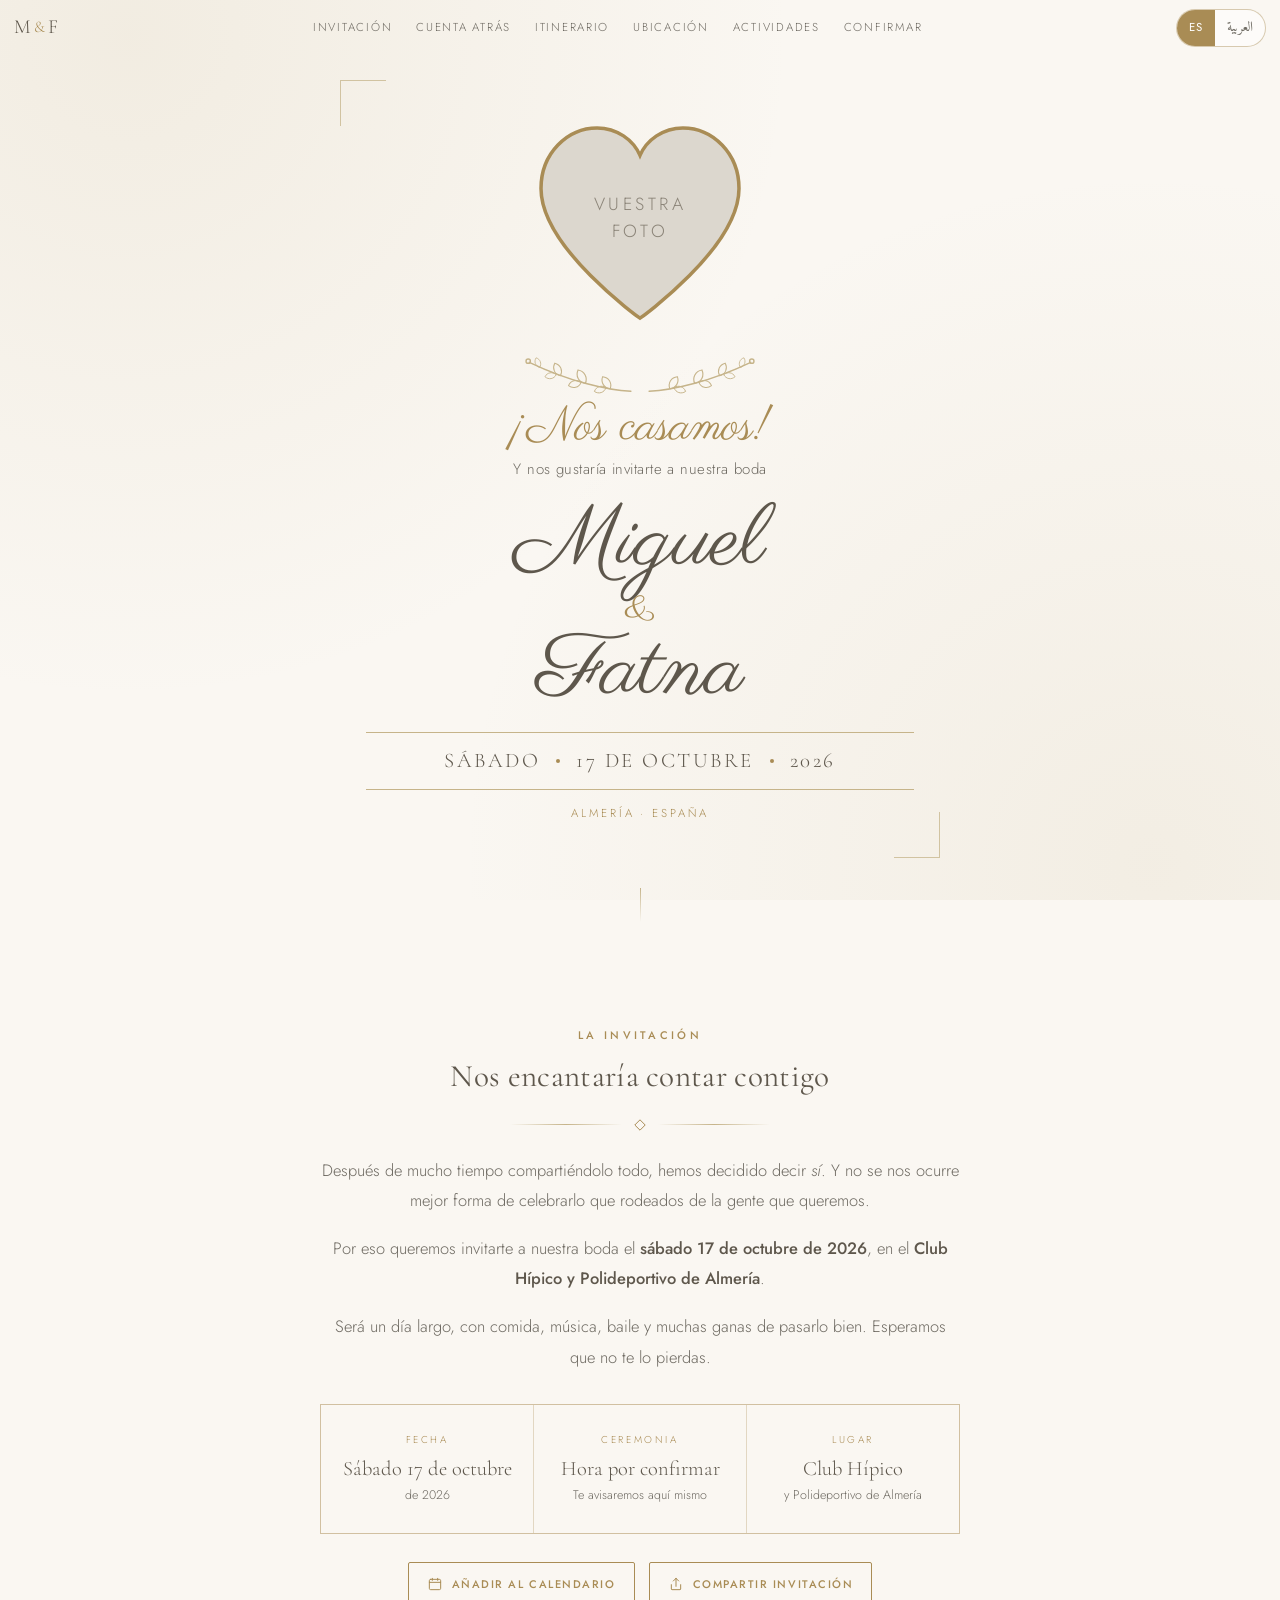
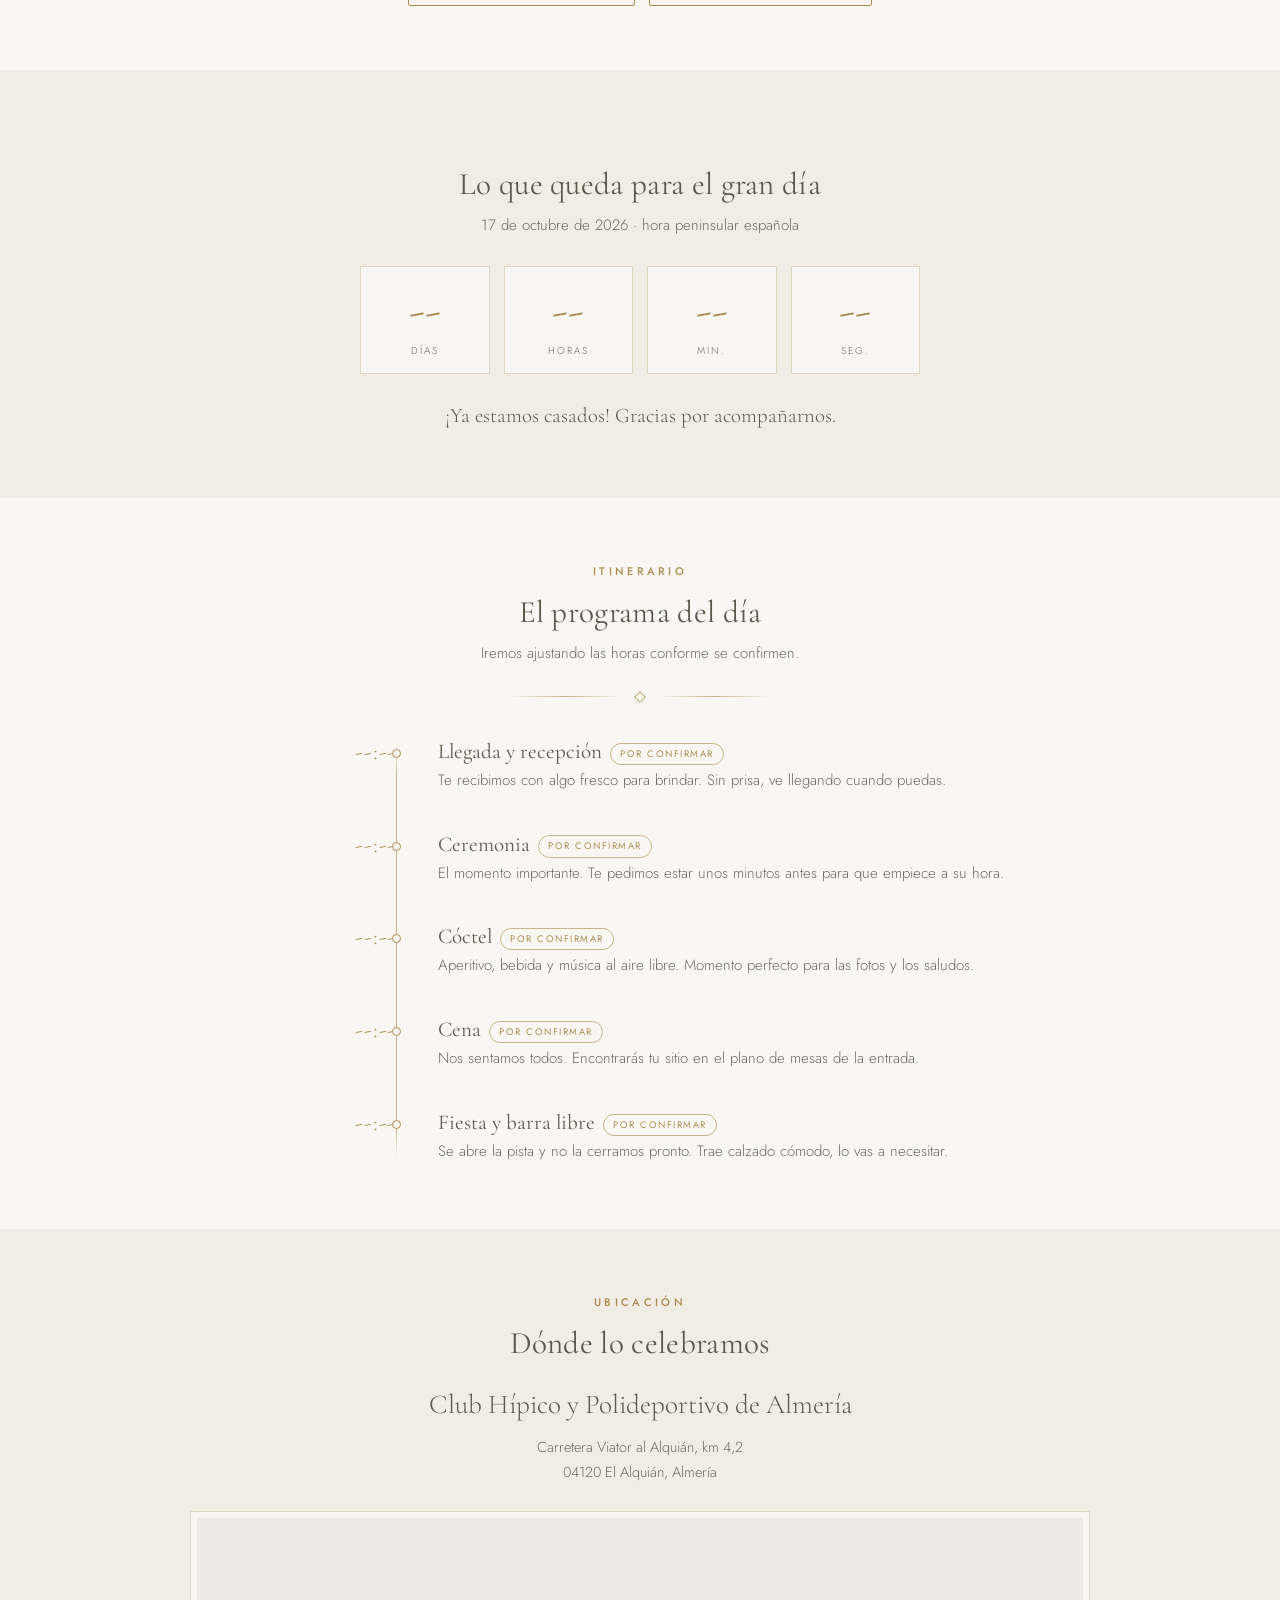
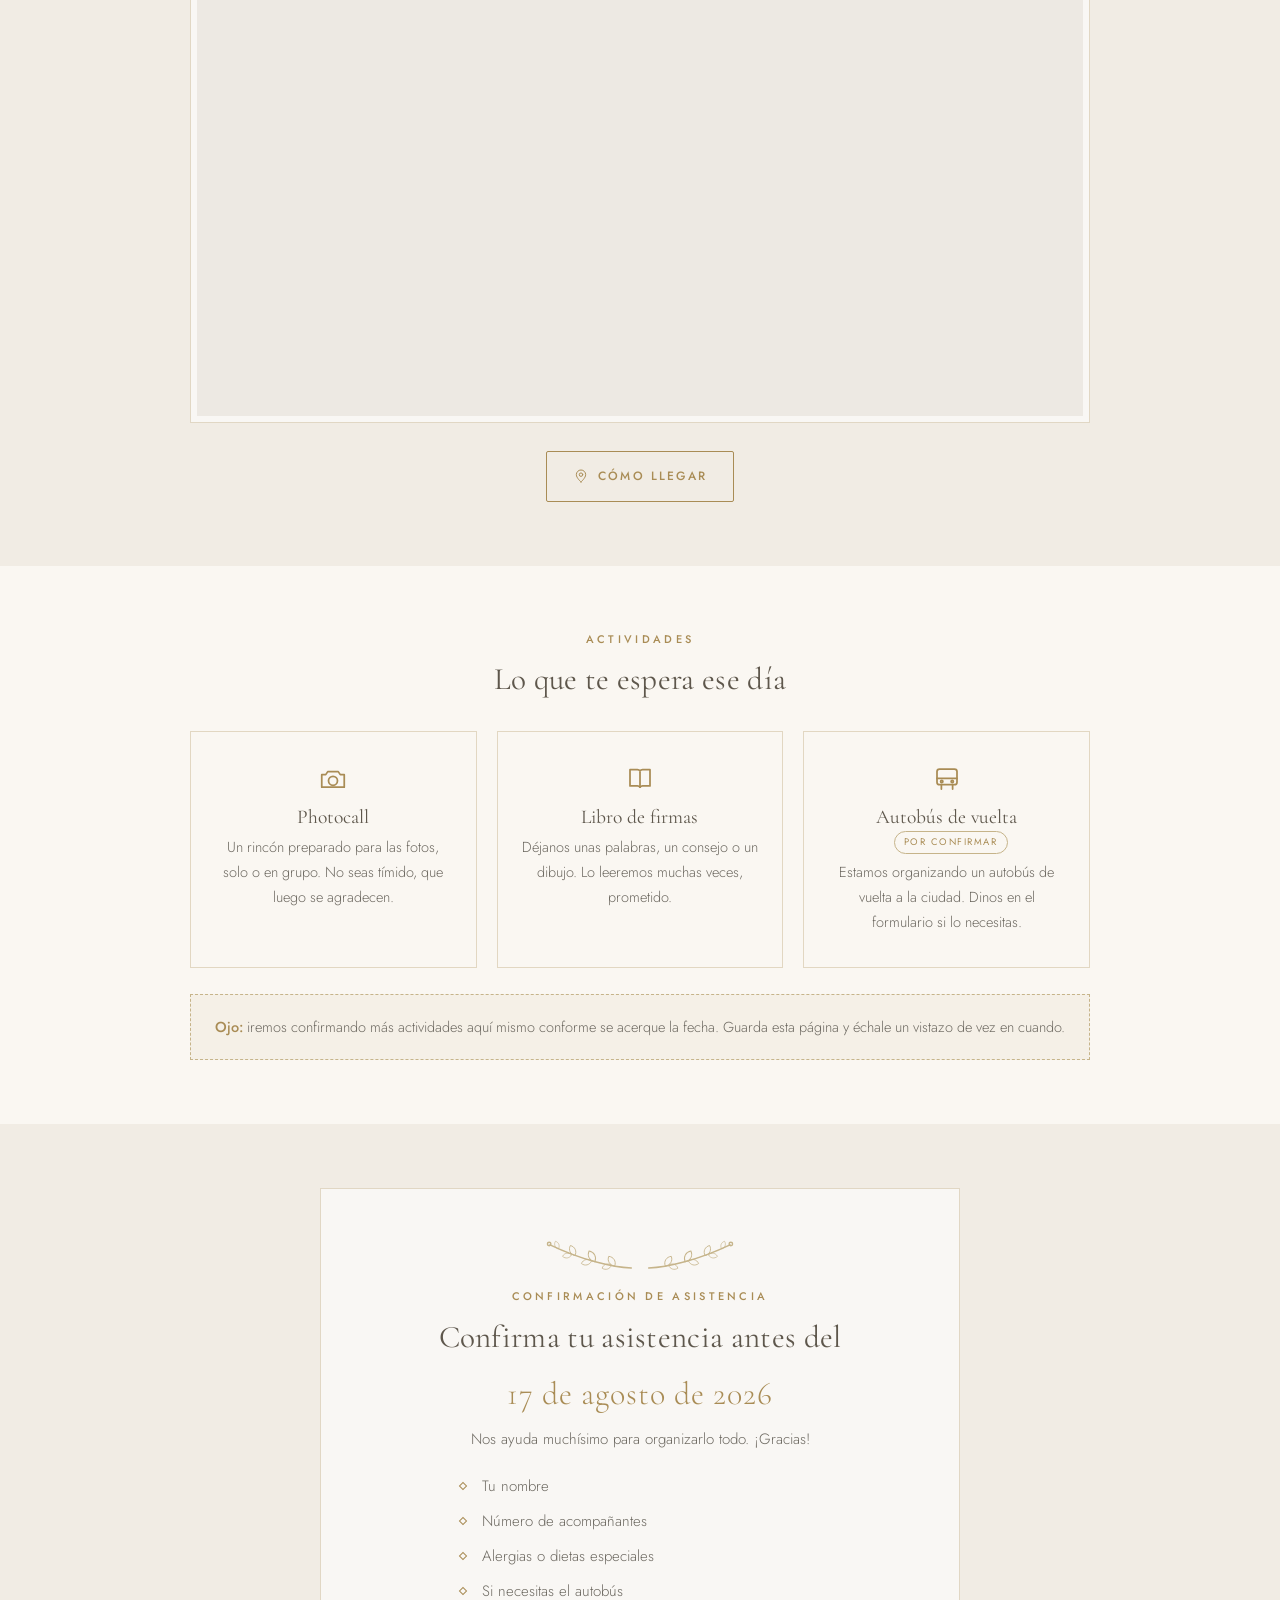
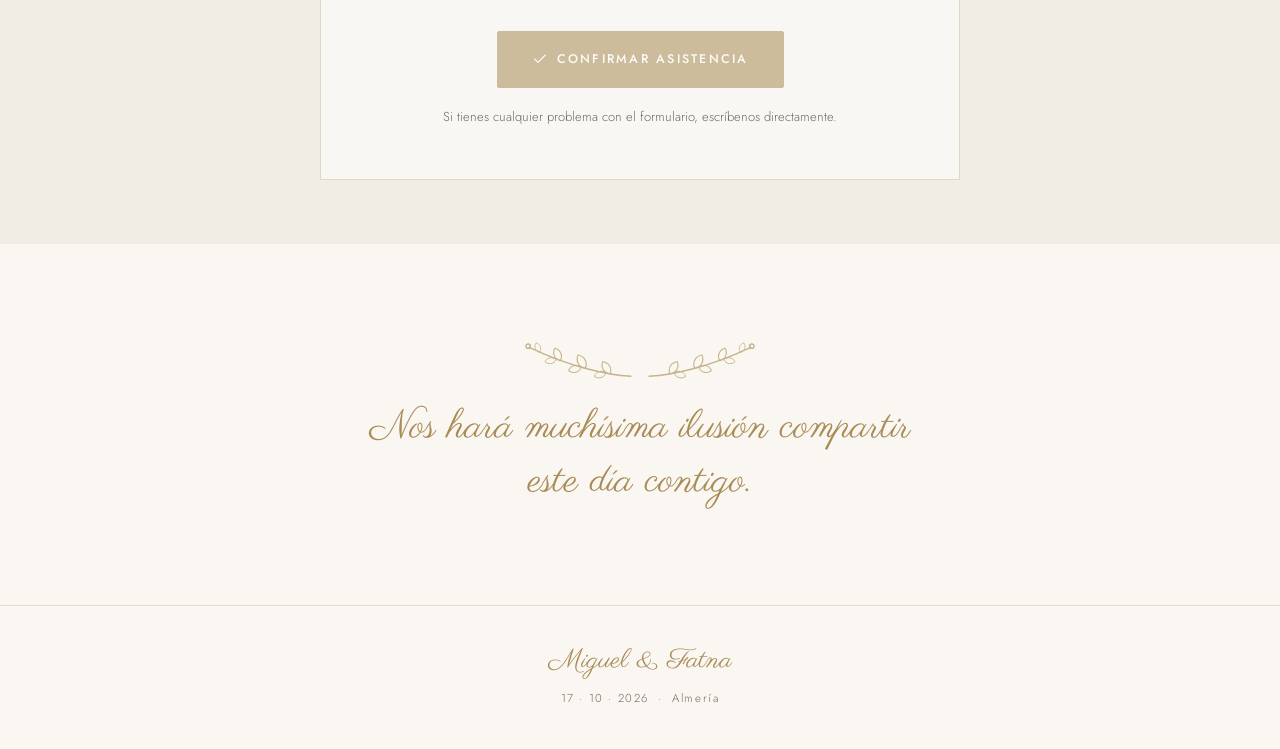
==== index.html @ fee29e26 "Add files via upload" ====
<!DOCTYPE html>
<html lang="es" dir="ltr">
<head>
<meta charset="UTF-8">
<meta name="viewport" content="width=device-width, initial-scale=1, viewport-fit=cover">
<title>Miguel &amp; Fatna · 17 de octubre de 2026</title>
<meta name="description" content="Invitación e itinerario de la boda de Miguel y Fatna. Sábado 17 de octubre de 2026, Almería.">

<meta name="theme-color" content="#FAF7F2">
<meta name="color-scheme" content="light">
<meta name="format-detection" content="telephone=no">
<meta name="apple-mobile-web-app-capable" content="yes">
<meta name="apple-mobile-web-app-status-bar-style" content="default">
<meta name="apple-mobile-web-app-title" content="Miguel & Fatna">

<meta property="og:type" content="website">
<meta property="og:title" content="Miguel & Fatna · Nos casamos">
<meta property="og:description" content="17 de octubre de 2026 · Almería. Toda la información de la boda aquí.">
<meta property="og:locale" content="es_ES">

<link rel="preconnect" href="https://fonts.googleapis.com">
<link rel="preconnect" href="https://fonts.gstatic.com" crossorigin>
<link rel="stylesheet" href="https://fonts.googleapis.com/css2?family=Amiri:wght@400;700&family=Cormorant+Garamond:wght@300;400;500;600&family=Jost:wght@300;400;500&family=Parisienne&display=swap">

<link rel="stylesheet" href="styles.css">
<script src="script.js" defer></script>
</head>

<body>

<a class="saltar" href="#contenido">Saltar al contenido</a>

<!-- ================================================================
     DIBUJOS REUTILIZABLES (ramitas botánicas y silueta del corazón)
     ================================================================ -->
<svg class="defs" width="0" height="0" aria-hidden="true" focusable="false">
  <defs>
    <g id="hoja"><path d="M0 0 C5 -6.5 14 -6.5 19 0 C14 6.5 5 6.5 0 0 Z"/></g>
    <g id="ramita">
      <path d="M2 35 C24 34 60 26 100 7" fill="none" stroke="currentColor" stroke-width="1.4" stroke-linecap="round" vector-effect="non-scaling-stroke"/>
      <use href="#hoja" transform="translate(22,32.5) rotate(-58) scale(.72)"/>
      <use href="#hoja" transform="translate(26,31.5) rotate(18) scale(.62)"/>
      <use href="#hoja" transform="translate(46,27.5) rotate(-62) scale(.78)"/>
      <use href="#hoja" transform="translate(50,26.5) rotate(14) scale(.66)"/>
      <use href="#hoja" transform="translate(70,20) rotate(-66) scale(.7)"/>
      <use href="#hoja" transform="translate(74,19) rotate(10) scale(.58)"/>
      <use href="#hoja" transform="translate(90,12) rotate(-70) scale(.52)"/>
      <circle cx="101" cy="6" r="2.1" fill="none" stroke="currentColor" stroke-width="1.4" vector-effect="non-scaling-stroke"/>
    </g>
    <clipPath id="clipCorazon" clipPathUnits="userSpaceOnUse">
      <path d="M50,91 C50,91 5,59 5,32 C5,16 17,4.5 30.5,4.5 C39.5,4.5 47,10 50,17 C53,10 60.5,4.5 69.5,4.5 C83,4.5 95,16 95,32 C95,59 50,91 50,91 Z"/>
    </clipPath>
  </defs>
</svg>

<!-- ================================================================
     BARRA SUPERIOR
     ================================================================ -->
<header class="barra" id="barra">
  <a class="monograma" href="#inicio" aria-label="Inicio">M<span>&amp;</span>F</a>

  <nav class="barra-nav" aria-label="Secciones">
    <a href="#invitacion" data-ar="الدعوة">Invitación</a>
    <a href="#cuenta-atras" data-ar="العد التنازلي">Cuenta atrás</a>
    <a href="#itinerario" data-ar="البرنامج">Itinerario</a>
    <a href="#ubicacion" data-ar="المكان">Ubicación</a>
    <a href="#actividades" data-ar="الأنشطة">Actividades</a>
    <a href="#confirmar" data-ar="التأكيد">Confirmar</a>
  </nav>

  <div class="barra-acciones">
    <div class="idioma" role="group" aria-label="Idioma / اللغة">
      <button type="button" id="btn-es" aria-pressed="true">ES</button>
      <button type="button" id="btn-ar" aria-pressed="false" lang="ar">العربية</button>
    </div>

    <button type="button" class="hamburguesa" id="btn-menu" aria-expanded="false" aria-controls="menu" aria-label="Abrir menú">
      <span></span><span></span><span></span>
    </button>
  </div>
</header>

<!-- ================================================================
     MENÚ A PANTALLA COMPLETA (solo móvil)
     ================================================================ -->
<div class="menu" id="menu" hidden>
  <nav class="menu-nav" aria-label="Menú">
    <a href="#invitacion" data-ar="الدعوة">Invitación</a>
    <a href="#cuenta-atras" data-ar="العد التنازلي">Cuenta atrás</a>
    <a href="#itinerario" data-ar="البرنامج">Itinerario</a>
    <a href="#ubicacion" data-ar="المكان">Ubicación</a>
    <a href="#actividades" data-ar="الأنشطة">Actividades</a>
    <a href="#confirmar" data-ar="تأكيد الحضور">Confirmar asistencia</a>
  </nav>

  <svg class="ramita menu-adorno" viewBox="0 0 106 40" aria-hidden="true"><use href="#ramita"/></svg>
</div>

<main id="contenido">

<!-- ================================================================
     1 · PORTADA
     ================================================================ -->
<section class="portada" id="inicio">
  <div class="portada-marco animar">

    <!-- FOTO DE LA PAREJA ------------------------------------------------
         1) Guarda la foto en esta misma carpeta, por ejemplo  foto.jpg
         2) Escribe el nombre dentro de href="" en la etiqueta image
         3) Borra entero el bloque g con id="sin-foto"
         Usa una foto cuadrada para que no se deforme.
    ------------------------------------------------------------------- -->
    <svg class="corazon" viewBox="0 0 100 96" role="img" aria-label="Foto de Miguel y Fatna dentro de un corazón">
      <g clip-path="url(#clipCorazon)">
        <image href="" x="0" y="0" width="100" height="96" preserveAspectRatio="xMidYMid slice"/>
        <g id="sin-foto">
          <rect class="sin-foto-fondo" x="0" y="0" width="100" height="96"/>
          <text class="sin-foto-texto" x="50" y="42" text-anchor="middle">VUESTRA</text>
          <text class="sin-foto-texto" x="50" y="54" text-anchor="middle">FOTO</text>
        </g>
      </g>
      <path class="corazon-borde" d="M50,91 C50,91 5,59 5,32 C5,16 17,4.5 30.5,4.5 C39.5,4.5 47,10 50,17 C53,10 60.5,4.5 69.5,4.5 C83,4.5 95,16 95,32 C95,59 50,91 50,91 Z"/>
    </svg>

    <div class="ramitas" aria-hidden="true">
      <svg class="ramita espejo" viewBox="0 0 106 40"><use href="#ramita"/></svg>
      <svg class="ramita" viewBox="0 0 106 40"><use href="#ramita"/></svg>
    </div>

    <p class="portada-saludo" data-ar="سنتزوّج!">¡Nos casamos!</p>
    <p class="portada-sub" data-ar="ويسعدنا أن ندعوك إلى حفل زفافنا">Y nos gustaría invitarte a nuestra boda</p>

    <h1 class="portada-nombres">
      <span data-ar="ميغيل">Miguel</span>
      <span class="amp" aria-hidden="true" data-ar="و">&amp;</span>
      <span data-ar="فاطنة">Fatna</span>
    </h1>

    <p class="portada-fecha">
      <span data-ar="السبت">Sábado</span>
      <i aria-hidden="true"></i>
      <span data-ar="١٧ أكتوبر">17 de octubre</span>
      <i aria-hidden="true"></i>
      <span data-ar="٢٠٢٦">2026</span>
    </p>

    <p class="portada-ciudad" data-ar="ألميريا · إسبانيا">Almería · España</p>
  </div>

  <div class="bajar" aria-hidden="true"><span></span></div>
</section>

<!-- ================================================================
     2 · INVITACIÓN
     ================================================================ -->
<section id="invitacion">
  <div class="contenedor estrecho centro">
    <p class="antetitulo animar" data-ar="الدعوة">La invitación</p>
    <h2 class="titulo animar" data-ar="نتشرّف بدعوتك">Nos encantaría contar contigo</h2>

    <div class="filete animar" aria-hidden="true">
      <span></span>
      <svg viewBox="0 0 12 12"><path d="M6 .8 11.2 6 6 11.2.8 6Z" fill="none" stroke="currentColor" stroke-width="1"/></svg>
      <span></span>
    </div>

    <div class="texto animar retraso-1">
      <p data-ar="بعد سنوات من مشاركة كل شيء، قرّرنا أن نقول &quot;نعم&quot;. وما من طريقة أجمل للاحتفال بذلك من أن نكون محاطين بمن نحبّهم.">
        Después de mucho tiempo compartiéndolo todo, hemos decidido decir <em>sí</em>.
        Y no se nos ocurre mejor forma de celebrarlo que rodeados de la gente que queremos.
      </p>
      <p data-ar="لذلك نودّ دعوتك إلى حفل زفافنا يوم <strong>السبت ١٧ أكتوبر ٢٠٢٦</strong>، في <strong>النادي الفروسي والمركّب الرياضي بألميريا</strong>.">
        Por eso queremos invitarte a nuestra boda el
        <strong>sábado 17 de octubre de 2026</strong>, en el
        <strong>Club Hípico y Polideportivo de Almería</strong>.
      </p>
      <p data-ar="سيكون يومًا مليئًا بالطعام والموسيقى والرقص والضحك. نأمل ألّا تفوّته.">
        Será un día largo, con comida, música, baile y muchas ganas de pasarlo bien.
        Esperamos que no te lo pierdas.
      </p>
    </div>

    <ul class="datos animar retraso-2">
      <li>
        <span class="datos-etq" data-ar="التاريخ">Fecha</span>
        <span class="datos-val" data-ar="السبت ١٧ أكتوبر">Sábado 17 de octubre</span>
        <span class="datos-pie" data-ar="٢٠٢٦">de 2026</span>
      </li>
      <li>
        <span class="datos-etq" data-ar="مراسم الزفاف">Ceremonia</span>
        <!-- EDITAR HORA: cambia el texto de abajo por la hora real, por ejemplo 17:30 h -->
        <span class="datos-val" data-ar="الساعة تُحدَّد لاحقًا">Hora por confirmar</span>
        <span class="datos-pie" data-ar="سنُعلمك هنا">Te avisaremos aquí mismo</span>
      </li>
      <li>
        <span class="datos-etq" data-ar="المكان">Lugar</span>
        <span class="datos-val" data-ar="النادي الفروسي">Club Hípico</span>
        <span class="datos-pie" data-ar="والمركّب الرياضي بألميريا">y Polideportivo de Almería</span>
      </li>
    </ul>

    <div class="animar retraso-2 acciones-secundarias">
      <button type="button" class="boton fino" id="btn-calendario">
        <svg viewBox="0 0 24 24" fill="none" stroke="currentColor" stroke-width="1.5" stroke-linecap="round" stroke-linejoin="round" aria-hidden="true">
          <rect x="3.5" y="5" width="17" height="15.5" rx="2"/><path d="M3.5 9.5h17M8 3.5v3M16 3.5v3"/>
        </svg>
        <span data-ar="أضِف إلى التقويم">Añadir al calendario</span>
      </button>

      <button type="button" class="boton fino" id="btn-compartir" hidden>
        <svg viewBox="0 0 24 24" fill="none" stroke="currentColor" stroke-width="1.5" stroke-linecap="round" stroke-linejoin="round" aria-hidden="true">
          <path d="M12 3.5v12M12 3.5 8 7.5M12 3.5l4 4M5 13v6.5a1 1 0 0 0 1 1h12a1 1 0 0 0 1-1V13"/>
        </svg>
        <span data-ar="شارك الدعوة">Compartir invitación</span>
      </button>
    </div>
  </div>
</section>

<!-- ================================================================
     3 · CUENTA ATRÁS
     ================================================================ -->
<section id="cuenta-atras" class="crema">
  <div class="contenedor centro">
    <p class="antetitulo animar" data-ar="العد التنازلي">Cuenta atrás</p>
    <h2 class="titulo animar" data-ar="كم بقي من الوقت؟">Lo que queda para el gran día</h2>
    <p class="entradilla animar" data-ar="١٧ أكتوبر ٢٠٢٦ · بتوقيت إسبانيا">17 de octubre de 2026 · hora peninsular española</p>

    <div class="reloj animar retraso-1" id="reloj">
      <div class="reloj-caja"><b id="cd-dias">--</b><span data-ar="أيام">Días</span></div>
      <div class="reloj-caja"><b id="cd-horas">--</b><span data-ar="ساعات">Horas</span></div>
      <div class="reloj-caja"><b id="cd-min">--</b><span data-ar="دقائق">Min.</span></div>
      <div class="reloj-caja"><b id="cd-seg">--</b><span data-ar="ثوانٍ">Seg.</span></div>
    </div>

    <p class="reloj-aviso animar retraso-2" id="cd-aviso" hidden></p>
  </div>
</section>

<!-- ================================================================
     4 · ITINERARIO
     ================================================================ -->
<section id="itinerario">
  <div class="contenedor centro">
    <p class="antetitulo animar" data-ar="البرنامج">Itinerario</p>
    <h2 class="titulo animar" data-ar="برنامج اليوم">El programa del día</h2>
    <p class="entradilla animar" data-ar="سنُحدّث المواعيد بمجرد تأكيدها.">Iremos ajustando las horas conforme se confirmen.</p>

    <div class="filete animar" aria-hidden="true">
      <span></span>
      <svg viewBox="0 0 12 12"><path d="M6 .8 11.2 6 6 11.2.8 6Z" fill="none" stroke="currentColor" stroke-width="1"/></svg>
      <span></span>
    </div>

    <!-- EDITAR HORA: sustituye cada "--:--" por la hora real y borra su etiqueta "Por confirmar" -->
    <ol class="linea-tiempo">
      <li class="animar">
        <p class="lt-hora">--:--</p>
        <div class="lt-cuerpo">
          <h3><span data-ar="استقبال الضيوف">Llegada y recepción</span><em class="etiqueta" data-ar="قيد التأكيد">Por confirmar</em></h3>
          <p data-ar="نستقبلك بمشروب ترحيبي، على مهل ودون استعجال.">Te recibimos con algo fresco para brindar. Sin prisa, ve llegando cuando puedas.</p>
        </div>
      </li>
      <li class="animar">
        <p class="lt-hora">--:--</p>
        <div class="lt-cuerpo">
          <h3><span data-ar="مراسم الزفاف">Ceremonia</span><em class="etiqueta" data-ar="قيد التأكيد">Por confirmar</em></h3>
          <p data-ar="اللحظة الأهم. نرجو الحضور قبلها بقليل.">El momento importante. Te pedimos estar unos minutos antes para que empiece a su hora.</p>
        </div>
      </li>
      <li class="animar">
        <p class="lt-hora">--:--</p>
        <div class="lt-cuerpo">
          <h3><span data-ar="كوكتيل">Cóctel</span><em class="etiqueta" data-ar="قيد التأكيد">Por confirmar</em></h3>
          <p data-ar="أطباق خفيفة ومشروبات وموسيقى في الهواء الطلق، ووقت للصور.">Aperitivo, bebida y música al aire libre. Momento perfecto para las fotos y los saludos.</p>
        </div>
      </li>
      <li class="animar">
        <p class="lt-hora">--:--</p>
        <div class="lt-cuerpo">
          <h3><span data-ar="العشاء">Cena</span><em class="etiqueta" data-ar="قيد التأكيد">Por confirmar</em></h3>
          <p data-ar="نجلس معًا. ستجد اسمك على لوحة الأماكن عند المدخل.">Nos sentamos todos. Encontrarás tu sitio en el plano de mesas de la entrada.</p>
        </div>
      </li>
      <li class="animar">
        <p class="lt-hora">--:--</p>
        <div class="lt-cuerpo">
          <h3><span data-ar="الحفلة والمشروبات">Fiesta y barra libre</span><em class="etiqueta" data-ar="قيد التأكيد">Por confirmar</em></h3>
          <p data-ar="نفتح حلبة الرقص. أحضر حذاءً مريحًا — ستحتاجه.">Se abre la pista y no la cerramos pronto. Trae calzado cómodo, lo vas a necesitar.</p>
        </div>
      </li>
    </ol>
  </div>
</section>

<!-- ================================================================
     5 · UBICACIÓN
     ================================================================ -->
<section id="ubicacion" class="crema">
  <div class="contenedor centro">
    <p class="antetitulo animar" data-ar="المكان">Ubicación</p>
    <h2 class="titulo animar" data-ar="أين سنحتفل">Dónde lo celebramos</h2>

    <div class="lugar animar retraso-1">
      <p class="lugar-nombre" data-ar="النادي الفروسي والمركّب الرياضي بألميريا">Club Hípico y Polideportivo de Almería</p>
      <p class="lugar-dir" data-ar="طريق فياطور نحو الألكيان، كم ٤٫٢ · ٠٤١٢٠ الألكيان، ألميريا">Carretera Viator al Alquián, km 4,2<br>04120 El Alquián, Almería</p>
    </div>

    <!-- El mapa no se descarga hasta que se acerca a la pantalla, para no gastar
         datos móviles de quien solo abre la invitación a mirar la fecha. -->
    <div class="mapa animar retraso-1" id="mapa">
      <iframe
        title="Mapa del Club Hípico y Polideportivo de Almería"
        data-src="https://www.google.com/maps?q=Club%20H%C3%ADpico%20y%20Polideportivo%20de%20Almer%C3%ADa&amp;hl=es&amp;z=15&amp;output=embed"
        loading="lazy"
        referrerpolicy="no-referrer-when-downgrade"
        allowfullscreen></iframe>
      <p class="mapa-cargando" data-ar="جارٍ تحميل الخريطة…">Cargando el mapa…</p>
    </div>

    <div class="animar retraso-2 acciones-secundarias">
      <a class="boton" id="btn-mapa" href="https://maps.app.goo.gl/RqoNce16bi8eU23t7" target="_blank" rel="noopener noreferrer">
        <svg viewBox="0 0 24 24" fill="none" stroke="currentColor" stroke-width="1.5" stroke-linecap="round" stroke-linejoin="round" aria-hidden="true">
          <path d="M12 21s7-6.2 7-11a7 7 0 1 0-14 0c0 4.8 7 11 7 11Z"/><circle cx="12" cy="10" r="2.6"/>
        </svg>
        <span data-ar="كيفية الوصول">Cómo llegar</span>
      </a>
    </div>
  </div>
</section>

<!-- ================================================================
     6 · ACTIVIDADES
     ================================================================ -->
<section id="actividades">
  <div class="contenedor centro">
    <p class="antetitulo animar" data-ar="الأنشطة">Actividades</p>
    <h2 class="titulo animar" data-ar="ما ينتظرك في ذلك اليوم">Lo que te espera ese día</h2>

    <ul class="tarjetas">
      <li class="tarjeta animar">
        <span class="tarjeta-icono" aria-hidden="true">
          <svg viewBox="0 0 24 24" fill="none" stroke="currentColor" stroke-width="1.4" stroke-linecap="round" stroke-linejoin="round">
            <path d="M3 8.5h3.2l1.6-2.4h8.4l1.6 2.4H21v10H3Z"/><circle cx="12" cy="13.4" r="3.6"/>
          </svg>
        </span>
        <h3 data-ar="ركن التصوير">Photocall</h3>
        <p data-ar="ركن مُجهَّز للصور، بمفردك أو مع الجميع. لا تخجل.">Un rincón preparado para las fotos, solo o en grupo. No seas tímido, que luego se agradecen.</p>
      </li>

      <li class="tarjeta animar retraso-1">
        <span class="tarjeta-icono" aria-hidden="true">
          <svg viewBox="0 0 24 24" fill="none" stroke="currentColor" stroke-width="1.4" stroke-linecap="round" stroke-linejoin="round">
            <path d="M4 4.5h6a2.5 2.5 0 0 1 2 1 2.5 2.5 0 0 1 2-1h6v13h-6a2.5 2.5 0 0 0-2 1 2.5 2.5 0 0 0-2-1H4Z"/><path d="M12 6.5v12"/>
          </svg>
        </span>
        <h3 data-ar="دفتر التوقيعات">Libro de firmas</h3>
        <p data-ar="اترك لنا كلمة أو نصيحة أو رسمًا. سنقرأه كثيرًا لاحقًا.">Déjanos unas palabras, un consejo o un dibujo. Lo leeremos muchas veces, prometido.</p>
      </li>

      <li class="tarjeta animar retraso-2">
        <span class="tarjeta-icono" aria-hidden="true">
          <svg viewBox="0 0 24 24" fill="none" stroke="currentColor" stroke-width="1.4" stroke-linecap="round" stroke-linejoin="round">
            <rect x="4" y="4" width="16" height="12.5" rx="2"/><path d="M4 11.5h16M7.5 20v-3.5M16.5 20v-3.5"/><circle cx="7.8" cy="14" r=".9"/><circle cx="16.2" cy="14" r=".9"/>
          </svg>
        </span>
        <h3><span data-ar="حافلة العودة">Autobús de vuelta</span><em class="etiqueta" data-ar="قيد التأكيد">Por confirmar</em></h3>
        <p data-ar="ندرس توفير حافلة للعودة إلى المدينة. أخبرنا في استمارة التأكيد إن كنت ستحتاجها.">Estamos organizando un autobús de vuelta a la ciudad. Dinos en el formulario si lo necesitas.</p>
      </li>
    </ul>

    <p class="aviso animar retraso-2" data-ar="<strong>ملاحظة:</strong> سنُضيف المزيد من الأنشطة هنا نفسه كلما اقترب الموعد. احتفظ بهذه الصفحة وعُد إليها من حين لآخر.">
      <strong>Ojo:</strong> iremos confirmando más actividades aquí mismo conforme se acerque la fecha.
      Guarda esta página y échale un vistazo de vez en cuando.
    </p>
  </div>
</section>

<!-- ================================================================
     7 · CONFIRMAR ASISTENCIA
     ================================================================ -->
<section id="confirmar" class="crema">
  <div class="contenedor estrecho">
    <div class="rsvp animar">
      <div class="ramitas" aria-hidden="true">
        <svg class="ramita espejo" viewBox="0 0 106 40"><use href="#ramita"/></svg>
        <svg class="ramita" viewBox="0 0 106 40"><use href="#ramita"/></svg>
      </div>

      <p class="antetitulo" data-ar="تأكيد الحضور">Confirmación de asistencia</p>
      <h2 class="titulo" data-ar="أكّد حضورك قبل">Confirma tu asistencia antes del</h2>
      <p class="rsvp-fecha" data-ar="١٧ غشت ٢٠٢٦">17 de agosto de 2026</p>
      <p class="entradilla" data-ar="يساعدنا ذلك كثيرًا في التنظيم. شكرًا لك!">Nos ayuda muchísimo para organizarlo todo. ¡Gracias!</p>

      <ul class="rsvp-lista">
        <li data-ar="اسمك">Tu nombre</li>
        <li data-ar="عدد المرافقين">Número de acompañantes</li>
        <li data-ar="الحساسيات أو الأنظمة الغذائية الخاصة">Alergias o dietas especiales</li>
        <li data-ar="هل تحتاج إلى الحافلة؟">Si necesitas el autobús</li>
      </ul>

      <!-- El enlace de este botón se pone en script.js, en CONFIG.formulario -->
      <a class="boton solido grande" id="btn-rsvp" href="#" target="_blank" rel="noopener noreferrer">
        <svg viewBox="0 0 24 24" fill="none" stroke="currentColor" stroke-width="1.6" stroke-linecap="round" stroke-linejoin="round" aria-hidden="true">
          <path d="M20 6 9 17l-5-5"/>
        </svg>
        <span data-ar="أؤكّد حضوري">Confirmar asistencia</span>
      </a>

      <p class="rsvp-nota" data-ar="إن كانت لديك أي مشكلة مع الاستمارة، اتصل بنا مباشرة.">
        Si tienes cualquier problema con el formulario, escríbenos directamente.
      </p>
    </div>
  </div>
</section>

<!-- ================================================================
     8 · CIERRE
     ================================================================ -->
<section class="cierre centro">
  <div class="contenedor estrecho">
    <div class="ramitas animar" aria-hidden="true">
      <svg class="ramita espejo" viewBox="0 0 106 40"><use href="#ramita"/></svg>
      <svg class="ramita" viewBox="0 0 106 40"><use href="#ramita"/></svg>
    </div>
    <p class="cierre-frase animar retraso-1" data-ar="سيسعدنا كثيرًا أن نتقاسم معك هذا اليوم.">Nos hará muchísima ilusión compartir este día contigo.</p>
  </div>
</section>

</main>

<footer>
  <p class="pie-nombres"><span data-ar="ميغيل">Miguel</span> <span data-ar="و">&amp;</span> <span data-ar="فاطنة">Fatna</span></p>
  <p data-ar="١٧ أكتوبر ٢٠٢٦ · ألميريا">17 · 10 · 2026 &nbsp;·&nbsp; Almería</p>
</footer>

<!-- ================================================================
     BARRA DE ACCIONES INFERIOR (solo móvil)
     ================================================================ -->
<div class="barra-inferior" id="barra-inferior" hidden>
  <a class="boton fino" href="#ubicacion">
    <svg viewBox="0 0 24 24" fill="none" stroke="currentColor" stroke-width="1.5" stroke-linecap="round" stroke-linejoin="round" aria-hidden="true">
      <path d="M12 21s7-6.2 7-11a7 7 0 1 0-14 0c0 4.8 7 11 7 11Z"/><circle cx="12" cy="10" r="2.6"/>
    </svg>
    <span data-ar="المكان">Ubicación</span>
  </a>
  <a class="boton solido" id="btn-rsvp-movil" href="#confirmar">
    <svg viewBox="0 0 24 24" fill="none" stroke="currentColor" stroke-width="1.6" stroke-linecap="round" stroke-linejoin="round" aria-hidden="true">
      <path d="M20 6 9 17l-5-5"/>
    </svg>
    <span data-ar="أكّد حضورك">Confirmar</span>
  </a>
</div>

<!-- Mensajes breves (copiado de enlace, calendario descargado, etc.) -->
<p class="mensaje" id="mensaje" role="status" aria-live="polite"></p>

</body>
</html>
---- styles.css ----
/* =================================================================
   BODA MIGUEL & FATNA · Hoja de estilos
   -----------------------------------------------------------------
   Escrita pensando primero en el móvil: lo que hay fuera de las
   @media es la versión de teléfono. Las @media (min-width: ...)
   solo añaden lo que hace falta en pantallas más grandes.

   Índice
     1. Variables
     2. Base y accesibilidad
     3. Piezas reutilizables (botones, filetes, ramitas, títulos)
     4. Barra superior y menú
     5. Portada
     6. Invitación
     7. Cuenta atrás
     8. Itinerario
     9. Ubicación
    10. Actividades
    11. Confirmar asistencia
    12. Cierre y pie
    13. Barra inferior y mensajes
    14. Animaciones al hacer scroll
    15. Versión en árabe
   ================================================================= */


/* ============ 1. VARIABLES ============ */
:root{
  /* Paleta (la misma de la invitación en papel) */
  --marfil:#FAF7F2;
  --crema:#F1ECE4;
  --dorado:#A98C55;
  --dorado-suave:#C6B48A;
  --tinta:#5E574C;
  --texto-2:#6E6A62;
  --linea:rgba(169,140,85,.3);

  /* Tipografías */
  --serif:'Cormorant Garamond', Georgia, 'Times New Roman', serif;
  --sans:'Jost', -apple-system, BlinkMacSystemFont, 'Segoe UI', Roboto, sans-serif;
  --script:'Parisienne', 'Cormorant Garamond', cursive;
  --arabe:'Amiri', 'Geeza Pro', 'Traditional Arabic', serif;

  /* Medidas */
  --ancho:900px;
  --margen:20px;                /* margen lateral en móvil */
  --alto-barra:56px;
  --alto-barra-inferior:0px;    /* lo cambia el JS cuando la barra aparece */
  --seguro-abajo:env(safe-area-inset-bottom, 0px);

  /* Toque mínimo cómodo con el dedo */
  --toque:44px;
}


/* ============ 2. BASE Y ACCESIBILIDAD ============ */
*,*::before,*::after{box-sizing:border-box}

html{
  -webkit-text-size-adjust:100%;
  text-size-adjust:100%;
  scroll-behavior:smooth;
  /* Que los anclajes no queden tapados por la barra superior fija */
  scroll-padding-top:calc(var(--alto-barra) + 12px);
}

body{
  margin:0;
  background:var(--marfil);
  background-image:
    radial-gradient(circle at 10% 4%, rgba(198,180,138,.16), transparent 46%),
    radial-gradient(circle at 90% 96%, rgba(198,180,138,.14), transparent 48%);
  color:var(--tinta);
  font-family:var(--sans);
  font-weight:300;
  font-size:16.5px;
  line-height:1.72;
  overflow-x:hidden;
  overflow-wrap:break-word;
  /* Deja hueco para la barra de acciones inferior del móvil */
  padding-bottom:calc(var(--alto-barra-inferior) + var(--seguro-abajo));
  -webkit-tap-highlight-color:rgba(169,140,85,.14);
}

/* El fondo fijo se desactiva en móvil: en iOS provoca tirones al hacer scroll */
@media (min-width:900px) and (hover:hover){
  body{background-attachment:fixed}
}

img,svg,iframe{max-width:100%}
svg.defs{position:absolute;width:0;height:0}

h1,h2,h3{font-family:var(--serif);font-weight:400;margin:0;line-height:1.22}
p{margin:0 0 1.05em}
p:last-child{margin-bottom:0}
ul,ol{margin:0;padding:0;list-style:none}
a{color:var(--dorado)}
b,strong{font-weight:500}
em{font-style:italic}

::selection{background:var(--dorado-suave);color:#fff}

:focus-visible{outline:2px solid var(--dorado);outline-offset:3px;border-radius:2px}

/* Enlace para saltar el menú con teclado */
.saltar{
  position:absolute;inset-inline-start:-9999px;top:0;z-index:200;
  background:var(--dorado);color:#fff;padding:12px 18px;
  font-size:13px;letter-spacing:.1em;text-decoration:none;
}
.saltar:focus{inset-inline-start:8px;top:8px}

/* Estructura de secciones */
section{padding:64px var(--margen);position:relative}
.contenedor{max-width:var(--ancho);margin-inline:auto}
.estrecho{max-width:640px}
.centro{text-align:center}
.crema{background:var(--crema)}


/* ============ 3. PIEZAS REUTILIZABLES ============ */

/* --- Títulos --- */
.antetitulo{
  font-size:11px;letter-spacing:.3em;text-transform:uppercase;
  color:var(--dorado);font-weight:500;margin:0 0 12px;
}
.titulo{
  font-size:1.95rem;letter-spacing:.01em;color:var(--tinta);margin:0 0 10px;
  text-wrap:balance;
}
.entradilla{color:var(--texto-2);font-size:15px}
.texto{font-size:16.5px;color:var(--texto-2);line-height:1.85}
.texto strong{color:var(--tinta)}

/* --- Filete separador --- */
.filete{
  display:flex;align-items:center;justify-content:center;gap:12px;
  margin:24px auto;max-width:260px;color:var(--dorado-suave);
}
.filete span{flex:1;height:1px;background:linear-gradient(to right,transparent,var(--dorado-suave),transparent)}
.filete svg{width:12px;height:12px;flex:none;color:var(--dorado)}

/* --- Ramitas botánicas --- */
.ramita{width:92px;height:auto;color:var(--dorado-suave)}
.ramita use{fill:none;stroke:currentColor;stroke-width:1.4;vector-effect:non-scaling-stroke}
.ramitas{display:flex;align-items:center;justify-content:center;gap:14px;margin-bottom:6px}
.espejo{transform:scaleX(-1)}

/* --- Etiqueta "Por confirmar" --- */
.etiqueta{
  display:inline-block;margin-inline-start:8px;vertical-align:middle;
  font-family:var(--sans);font-style:normal;font-size:9.5px;font-weight:400;
  letter-spacing:.16em;text-transform:uppercase;color:var(--dorado);
  border:1px solid var(--dorado-suave);border-radius:999px;
  padding:3px 9px;line-height:1.5;white-space:nowrap;
}

/* --- Botones --- */
.boton{
  display:inline-flex;align-items:center;justify-content:center;gap:9px;
  min-height:var(--toque);
  font-family:var(--sans);font-weight:500;font-size:12px;
  letter-spacing:.18em;text-transform:uppercase;text-decoration:none;
  padding:14px 26px;
  color:var(--dorado);background:transparent;
  border:1px solid var(--dorado);border-radius:2px;
  cursor:pointer;user-select:none;
  transition:background .3s ease,color .3s ease,border-color .3s ease,transform .12s ease;
}
.boton svg{width:16px;height:16px;flex:none}
.boton.solido{background:var(--dorado);color:#fff}
.boton.fino{font-size:11px;padding:12px 18px;letter-spacing:.14em}
.boton.grande{padding:17px 34px;font-size:12.5px;width:100%}

/* En el móvil no hay :hover, así que la respuesta al toque es lo que importa */
.boton:active{transform:scale(.97)}
@media (hover:hover){
  .boton:hover{background:var(--dorado);color:#fff}
  .boton.solido:hover{background:#93783f;border-color:#93783f}
}

.acciones-secundarias{
  display:flex;flex-direction:column;gap:12px;align-items:stretch;margin-top:28px;
}
@media (min-width:520px){
  .acciones-secundarias{flex-direction:row;justify-content:center;gap:14px}
  .acciones-secundarias .boton{flex:0 1 auto}
}


/* ============ 4. BARRA SUPERIOR Y MENÚ ============ */
.barra{
  /* Por encima del menú: así la hamburguesa hace de X y el selector de
     idioma sigue a mano con el menú abierto */
  position:fixed;top:0;inset-inline:0;z-index:80;
  height:var(--alto-barra);
  display:flex;align-items:center;gap:10px;
  padding-inline:max(14px,env(safe-area-inset-left)) max(14px,env(safe-area-inset-right));
  background:rgba(250,247,242,0);
  border-bottom:1px solid transparent;
  transition:background .4s ease,border-color .4s ease,box-shadow .4s ease;
}
.barra.fija{
  background:rgba(250,247,242,.94);
  backdrop-filter:blur(10px);-webkit-backdrop-filter:blur(10px);
  border-bottom-color:var(--linea);
  box-shadow:0 6px 20px -18px rgba(94,87,76,.6);
}

.monograma{
  font-family:var(--serif);font-size:20px;letter-spacing:.06em;
  color:var(--tinta);text-decoration:none;flex:none;
  display:flex;align-items:center;height:var(--toque);
  /* Es un logotipo latino: debe leerse M&F también con la página en árabe */
  direction:ltr;
}
.monograma span{color:var(--dorado);margin-inline:2px;font-size:.8em}

.barra-nav{display:none}          /* en móvil se usa el menú a pantalla completa */
.barra-acciones{margin-inline-start:auto;display:flex;align-items:center;gap:8px}

/* Selector de idioma */
.idioma{
  display:flex;flex:none;
  border:1px solid rgba(169,140,85,.45);border-radius:999px;
  background:rgba(255,255,255,.55);overflow:hidden;
}
.idioma button{
  font-family:var(--sans);font-size:11.5px;letter-spacing:.1em;
  min-height:36px;padding:0 12px;
  border:0;background:transparent;color:var(--texto-2);
  cursor:pointer;line-height:1;
  transition:background .3s ease,color .3s ease;
}
.idioma button[aria-pressed="true"]{background:var(--dorado);color:#fff}
.idioma button:last-child{font-family:var(--arabe);font-size:14px;letter-spacing:0}

/* Botón hamburguesa */
.hamburguesa{
  width:var(--toque);height:var(--toque);flex:none;
  display:flex;flex-direction:column;align-items:center;justify-content:center;gap:5px;
  border:0;background:transparent;cursor:pointer;padding:0;
}
.hamburguesa span{
  display:block;width:20px;height:1.5px;background:var(--tinta);border-radius:2px;
  transition:transform .3s ease,opacity .25s ease;
}
.hamburguesa[aria-expanded="true"] span:nth-child(1){transform:translateY(6.5px) rotate(45deg)}
.hamburguesa[aria-expanded="true"] span:nth-child(2){opacity:0}
.hamburguesa[aria-expanded="true"] span:nth-child(3){transform:translateY(-6.5px) rotate(-45deg)}

/* Menú a pantalla completa */
.menu{
  position:fixed;inset:0;z-index:70;
  display:flex;flex-direction:column;align-items:center;justify-content:center;
  background:var(--marfil);
  padding:calc(var(--alto-barra) + 20px) var(--margen) 40px;
  opacity:0;transition:opacity .3s ease;
}
.menu.abierto{opacity:1}
.menu[hidden]{display:none}

.menu-nav{display:flex;flex-direction:column;align-items:center;gap:2px;width:100%;max-width:340px}
.menu-nav a{
  display:flex;align-items:center;justify-content:center;
  width:100%;min-height:56px;
  font-family:var(--serif);font-size:1.5rem;color:var(--tinta);
  text-decoration:none;border-bottom:1px solid rgba(169,140,85,.18);
}
.menu-nav a:last-child{border-bottom:0;color:var(--dorado)}
.menu-nav a:active{background:rgba(198,180,138,.14)}
.menu-adorno{margin-top:28px;opacity:.8}

@media (min-width:900px){
  .hamburguesa,.menu{display:none}
  .barra-nav{
    display:flex;gap:2px;flex:1;justify-content:center;
    min-width:0;overflow:hidden;
  }
  .barra-nav a{
    font-size:11.5px;letter-spacing:.15em;text-transform:uppercase;
    color:var(--texto-2);text-decoration:none;
    padding:9px 11px;border-radius:999px;white-space:nowrap;
    transition:color .3s ease,background .3s ease;
  }
  .barra-nav a:hover{color:var(--dorado);background:rgba(198,180,138,.16)}
}


/* ============ 5. PORTADA ============ */
.portada{
  min-height:100vh;
  min-height:100svh;
  display:flex;flex-direction:column;align-items:center;justify-content:center;
  text-align:center;
  padding:calc(var(--alto-barra) + 24px) var(--margen) 40px;
}

.portada-marco{position:relative;width:100%;max-width:600px;padding:26px 14px 24px}
.portada-marco::before,.portada-marco::after{
  content:'';position:absolute;width:34px;height:34px;
  border:1px solid var(--dorado-suave);opacity:.75;pointer-events:none;
}
.portada-marco::before{top:0;left:0;border-right:0;border-bottom:0}
.portada-marco::after{bottom:0;right:0;border-left:0;border-top:0}

.corazon{display:block;width:min(190px,50vw);height:auto;margin:0 auto 22px}
.corazon .sin-foto-fondo{fill:#DCD7CE}
.corazon .sin-foto-texto{
  font-family:'Jost',sans-serif;font-size:8px;letter-spacing:.2em;
  fill:#8B8478;text-transform:uppercase;
}
.corazon .corazon-borde{fill:none;stroke:var(--dorado);stroke-width:1.6}

.portada-saludo{
  font-family:var(--script);font-size:2.3rem;color:var(--dorado);
  line-height:1.05;margin:0 0 4px;
}
.portada-sub{color:var(--texto-2);font-size:14px;letter-spacing:.03em;margin:0 0 16px}

.portada-nombres{
  font-family:var(--script);font-size:3.3rem;color:var(--tinta);
  line-height:1.04;margin:10px 0 4px;
}
.portada-nombres .amp{display:block;font-size:.44em;color:var(--dorado);margin:0}

.portada-fecha{
  display:flex;align-items:center;justify-content:center;flex-wrap:wrap;gap:10px;
  font-family:var(--serif);font-size:1.05rem;letter-spacing:.12em;text-transform:uppercase;
  color:var(--tinta);margin:14px 0 0;padding:10px 0;
  border-top:1px solid var(--dorado-suave);border-bottom:1px solid var(--dorado-suave);
}
.portada-fecha i{width:4px;height:4px;background:var(--dorado);border-radius:50%;flex:none}
.portada-ciudad{
  font-size:11.5px;letter-spacing:.26em;text-transform:uppercase;
  color:var(--dorado);margin:14px 0 0;
}

.bajar{margin-top:30px;display:flex;justify-content:center}
.bajar span{
  display:block;width:1px;height:34px;
  background:linear-gradient(to bottom,var(--dorado-suave),transparent);
  animation:respirar 2.8s ease-in-out infinite;
}
@keyframes respirar{0%,100%{opacity:.3;transform:scaleY(.7)}50%{opacity:1;transform:scaleY(1)}}

@media (min-width:600px){
  .portada-marco{padding:38px 26px 34px}
  .portada-marco::before,.portada-marco::after{width:46px;height:46px}
  .corazon{width:220px;margin-bottom:26px}
  .portada-saludo{font-size:3rem}
  .portada-sub{font-size:15px}
  .portada-nombres{font-size:4.6rem}
  .portada-fecha{font-size:1.3rem;gap:16px}
  .ramita{width:110px}
}
@media (min-width:900px){
  .portada-nombres{font-size:5.4rem}
}


/* ============ 6. INVITACIÓN ============ */
.datos{
  display:grid;gap:1px;margin-top:32px;
  background:var(--linea);border:1px solid var(--linea);
}
.datos li{background:var(--marfil);padding:22px 16px;text-align:center}
.crema .datos li{background:var(--crema)}
.datos-etq{
  display:block;font-size:10px;letter-spacing:.26em;text-transform:uppercase;
  color:var(--dorado);margin-bottom:7px;
}
.datos-val{display:block;font-family:var(--serif);font-size:1.28rem;color:var(--tinta);line-height:1.3}
.datos-pie{display:block;font-size:12.5px;color:var(--texto-2);margin-top:3px}

@media (min-width:640px){
  .datos{grid-template-columns:repeat(3,1fr)}
  .datos li{padding:26px 18px}
}


/* ============ 7. CUENTA ATRÁS ============ */
.reloj{
  display:grid;grid-template-columns:repeat(4,1fr);gap:8px;
  margin-top:28px;
}
.reloj-caja{
  padding:14px 4px 12px;
  background:var(--marfil);border:1px solid var(--linea);
}
.crema .reloj-caja{background:rgba(255,255,255,.55)}
.reloj-caja b{
  display:block;font-family:var(--serif);font-weight:300;
  font-size:2.1rem;line-height:1;color:var(--dorado);
  font-variant-numeric:tabular-nums;
}
.reloj-caja span{
  display:block;margin-top:7px;
  font-size:9px;letter-spacing:.14em;text-transform:uppercase;color:var(--texto-2);
}
.reloj-aviso{margin-top:24px;font-family:var(--serif);font-size:1.3rem;color:var(--tinta)}

@media (min-width:520px){
  .reloj{gap:14px;max-width:560px;margin-inline:auto}
  .reloj-caja{padding:18px 8px 14px}
  .reloj-caja b{font-size:2.8rem}
  .reloj-caja span{font-size:10px;letter-spacing:.2em}
}
@media (min-width:900px){
  .reloj-caja b{font-size:3.1rem}
}


/* ============ 8. ITINERARIO ============ */
.linea-tiempo{
  position:relative;margin-top:36px;text-align:start;
  padding-inline-start:26px;
}
.linea-tiempo::before{
  content:'';position:absolute;inset-block:8px;inset-inline-start:5px;width:1px;
  background:linear-gradient(to bottom,transparent,var(--dorado-suave) 7%,var(--dorado-suave) 93%,transparent);
}
.linea-tiempo li{position:relative;padding-bottom:30px}
.linea-tiempo li:last-child{padding-bottom:0}
.linea-tiempo li::before{
  content:'';position:absolute;inset-inline-start:-25.5px;top:7px;
  width:9px;height:9px;border-radius:50%;
  background:var(--marfil);border:1.5px solid var(--dorado);
}
.crema .linea-tiempo li::before{background:var(--crema)}

.lt-hora{
  font-family:var(--serif);font-size:1.35rem;color:var(--dorado);
  line-height:1.1;margin:0 0 3px;font-variant-numeric:tabular-nums;letter-spacing:.03em;
}
.lt-cuerpo h3{font-size:1.22rem;color:var(--tinta);margin:0 0 3px}
.lt-cuerpo p{color:var(--texto-2);font-size:14.5px;margin:0}

@media (min-width:760px){
  .linea-tiempo{padding-inline-start:0;max-width:740px;margin-inline:auto}
  .linea-tiempo::before{inset-inline-start:126px}
  .linea-tiempo li{
    display:grid;grid-template-columns:126px 1fr;column-gap:42px;padding-bottom:38px;
  }
  .linea-tiempo li::before{inset-inline-start:121.5px;top:10px}
  .lt-hora{text-align:end;font-size:1.5rem;margin:0}
  .lt-cuerpo h3{font-size:1.32rem}
  .lt-cuerpo p{font-size:15px}
}


/* ============ 9. UBICACIÓN ============ */
.lugar{margin-top:20px}
.lugar-nombre{font-family:var(--serif);font-size:1.4rem;color:var(--tinta);margin:0 0 6px}
.lugar-dir{color:var(--texto-2);font-size:14.5px;margin:0}

.mapa{
  position:relative;margin-top:26px;
  padding:6px;background:var(--marfil);border:1px solid var(--linea);
}
.crema .mapa{background:rgba(255,255,255,.6)}
.mapa iframe{
  display:block;width:100%;border:0;
  aspect-ratio:1/1;                    /* en móvil, cuadrado: se ve más calle */
  filter:grayscale(.25) contrast(.97);
  background:var(--crema);
}
.mapa-cargando{
  position:absolute;inset:6px;margin:0;
  display:flex;align-items:center;justify-content:center;
  background:var(--crema);color:var(--texto-2);
  font-size:13px;letter-spacing:.1em;
  transition:opacity .4s ease;
}
.mapa.cargado .mapa-cargando{opacity:0;pointer-events:none}

@media (min-width:600px){
  .lugar-nombre{font-size:1.7rem}
  .mapa iframe{aspect-ratio:16/9}
}


/* ============ 10. ACTIVIDADES ============ */
.tarjetas{display:grid;gap:14px;margin-top:32px}
.tarjeta{
  background:var(--marfil);border:1px solid var(--linea);
  padding:26px 20px;text-align:center;
  transition:transform .35s ease,box-shadow .35s ease,border-color .35s ease;
}
.crema .tarjeta{background:rgba(255,255,255,.58)}
.tarjeta-icono{display:flex;justify-content:center;color:var(--dorado);margin-bottom:12px}
.tarjeta-icono svg{width:30px;height:30px}
.tarjeta h3{font-size:1.22rem;color:var(--tinta);margin:0 0 6px}
.tarjeta p{color:var(--texto-2);font-size:14.5px;margin:0}

@media (hover:hover){
  .tarjeta:hover{
    transform:translateY(-4px);border-color:var(--dorado-suave);
    box-shadow:0 18px 34px -28px rgba(94,87,76,.7);
  }
}
@media (min-width:700px){
  .tarjetas{grid-template-columns:repeat(3,1fr);gap:20px}
  .tarjeta{padding:32px 24px}
}

.aviso{
  margin-top:26px;padding:20px 18px;text-align:center;
  border:1px dashed var(--dorado-suave);background:rgba(198,180,138,.1);
  color:var(--texto-2);font-size:14.5px;
}
.aviso strong{color:var(--dorado)}


/* ============ 11. CONFIRMAR ASISTENCIA ============ */
.rsvp{
  background:var(--marfil);border:1px solid var(--linea);
  padding:32px 20px;text-align:center;
}
.crema .rsvp{background:rgba(255,255,255,.62)}
.rsvp .ramitas{margin-bottom:14px}
.rsvp .ramita{width:76px}
.rsvp-fecha{
  font-family:var(--serif);font-size:1.55rem;color:var(--dorado);
  margin:8px 0 6px;letter-spacing:.03em;
}
.rsvp-lista{
  margin:22px auto 26px;max-width:360px;text-align:start;
  color:var(--texto-2);font-size:15px;
}
.rsvp-lista li{position:relative;padding-inline-start:22px;margin-bottom:9px}
.rsvp-lista li::before{
  content:'';position:absolute;inset-inline-start:0;top:.6em;
  width:6px;height:6px;border:1px solid var(--dorado);transform:rotate(45deg);
}
.rsvp-nota{margin-top:18px;font-size:13px;color:var(--texto-2)}

/* Mientras no haya enlace de formulario, el botón se ve claramente inactivo */
.boton.sin-enlace{opacity:.55;cursor:default}
.boton.sin-enlace:active{transform:none}

@media (min-width:600px){
  .rsvp{padding:50px 40px}
  .rsvp .ramita{width:88px}
  .rsvp-fecha{font-size:2rem}
  .boton.grande{width:auto;min-width:280px}
}


/* ============ 12. CIERRE Y PIE ============ */
.cierre{padding-block:72px}
.cierre-frase{
  font-family:var(--script);font-size:1.85rem;color:var(--dorado);
  line-height:1.35;margin:20px auto 0;max-width:600px;
}
footer{
  padding:32px var(--margen) 40px;text-align:center;
  border-top:1px solid rgba(169,140,85,.25);
  color:var(--texto-2);font-size:11.5px;letter-spacing:.14em;
}
.pie-nombres{
  font-family:var(--script);font-size:1.7rem;color:var(--dorado);
  letter-spacing:0;margin:0 0 4px;
}
@media (min-width:600px){
  .cierre{padding-block:96px}
  .cierre-frase{font-size:2.5rem}
}


/* ============ 13. BARRA INFERIOR Y MENSAJES ============ */
.barra-inferior{
  position:fixed;inset-inline:0;bottom:0;z-index:55;
  display:flex;gap:10px;
  padding:10px max(12px,env(safe-area-inset-left))
          calc(10px + var(--seguro-abajo)) max(12px,env(safe-area-inset-right));
  background:rgba(250,247,242,.95);
  backdrop-filter:blur(10px);-webkit-backdrop-filter:blur(10px);
  border-top:1px solid var(--linea);
  transform:translateY(110%);
  transition:transform .35s cubic-bezier(.22,.61,.36,1);
}
.barra-inferior.visible{transform:none}
.barra-inferior[hidden]{display:none}
.barra-inferior .boton{flex:1;padding-inline:10px;font-size:11px;letter-spacing:.12em}

/* En escritorio no hace falta: los botones ya se ven dentro de las secciones */
@media (min-width:900px){
  .barra-inferior{display:none}
}

/* Mensajes breves */
.mensaje{
  position:fixed;z-index:90;
  bottom:calc(var(--alto-barra-inferior) + var(--seguro-abajo) + 16px);
  inset-inline:16px;margin:0;
  background:var(--tinta);color:var(--marfil);
  padding:13px 18px;border-radius:3px;text-align:center;
  font-size:13.5px;letter-spacing:.04em;
  box-shadow:0 12px 30px -18px rgba(0,0,0,.6);
  opacity:0;transform:translateY(12px);pointer-events:none;
  transition:opacity .3s ease,transform .3s ease;
}
.mensaje.visible{opacity:1;transform:none}
@media (min-width:600px){
  .mensaje{inset-inline:auto;left:50%;transform:translate(-50%,12px);min-width:280px}
  .mensaje.visible{transform:translate(-50%,0)}
}


/* ============ 14. ANIMACIONES AL HACER SCROLL ============ */
.animar{
  opacity:0;transform:translateY(18px);
  transition:opacity .8s cubic-bezier(.22,.61,.36,1),transform .8s cubic-bezier(.22,.61,.36,1);
}
.animar.visible{opacity:1;transform:none}
.retraso-1{transition-delay:.1s}
.retraso-2{transition-delay:.2s}

/* Quien pide menos movimiento, no ve ninguno */
@media (prefers-reduced-motion:reduce){
  html{scroll-behavior:auto}
  .animar{opacity:1 !important;transform:none !important;transition:none !important}
  .bajar span{animation:none}
  *,*::before,*::after{
    transition-duration:.01ms !important;
    animation-duration:.01ms !important;
    animation-iteration-count:1 !important;
  }
}


/* ============ 15. VERSIÓN EN ÁRABE ============ */
body.arabe{font-family:var(--arabe);font-weight:400;line-height:1.95}

body.arabe h1,body.arabe h2,body.arabe h3,
body.arabe .portada-saludo,body.arabe .portada-nombres,
body.arabe .portada-fecha,body.arabe .cierre-frase,body.arabe .pie-nombres,
body.arabe .lt-hora,body.arabe .reloj-caja b,body.arabe .rsvp-fecha,
body.arabe .datos-val,body.arabe .menu-nav a,body.arabe .monograma{
  font-family:var(--arabe);
}

/* El árabe necesita más interlineado y no admite espaciado entre letras */
body.arabe .antetitulo,body.arabe .reloj-caja span,body.arabe .datos-etq,
body.arabe .portada-ciudad,body.arabe .etiqueta,body.arabe .boton,
body.arabe .barra-nav a,body.arabe footer{letter-spacing:0;text-transform:none}

body.arabe .antetitulo,body.arabe .reloj-caja span,
body.arabe .datos-etq,body.arabe .portada-ciudad{font-size:12.5px}
body.arabe .boton{font-size:14px;font-weight:400}
body.arabe .etiqueta{font-size:11px}
body.arabe .portada-saludo{font-size:1.9rem}
body.arabe .portada-nombres{font-size:2.5rem;line-height:1.35}
body.arabe .portada-fecha{font-size:1rem;letter-spacing:.04em}
body.arabe .cierre-frase{font-size:1.4rem;line-height:1.8}
body.arabe .pie-nombres{font-size:1.4rem}
body.arabe .barra-nav a{font-size:13.5px}

@media (min-width:600px){
  body.arabe .portada-nombres{font-size:3.6rem}
  body.arabe .portada-saludo{font-size:2.4rem}
  body.arabe .cierre-frase{font-size:1.9rem}
}
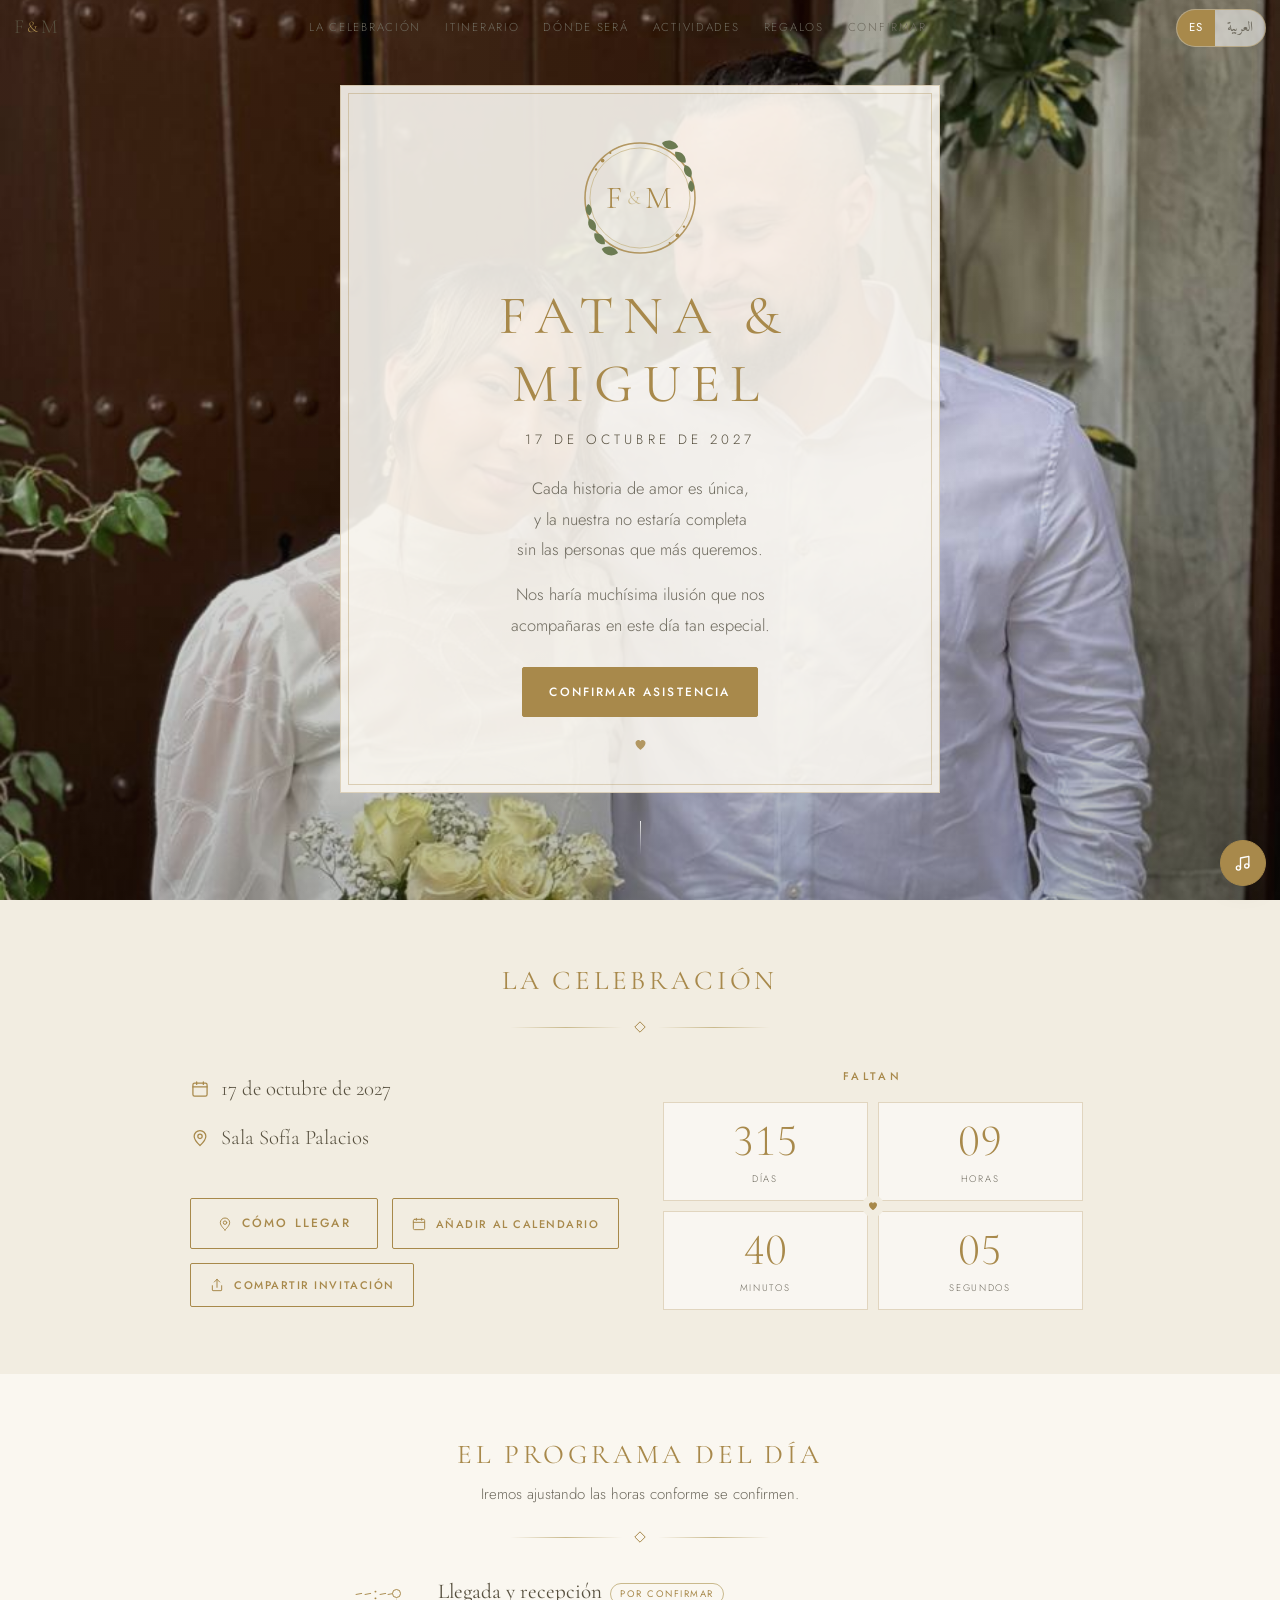
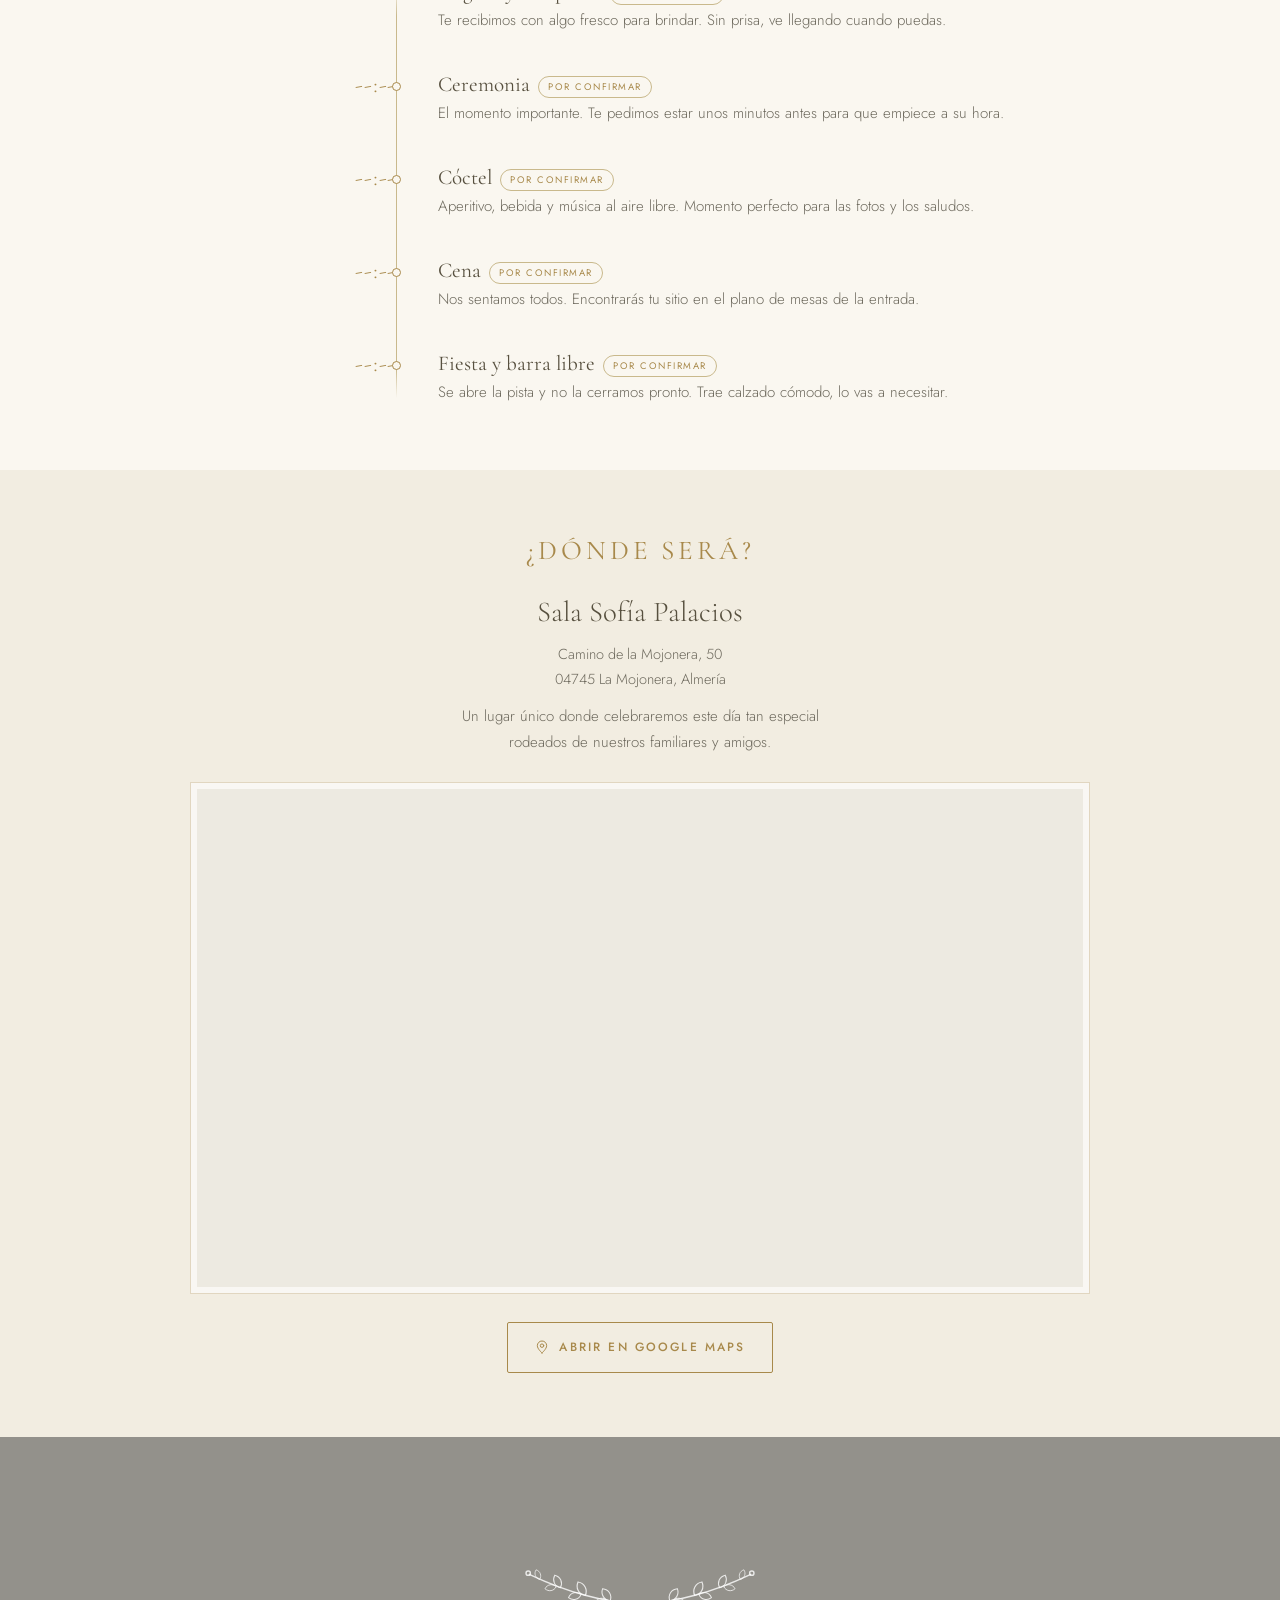
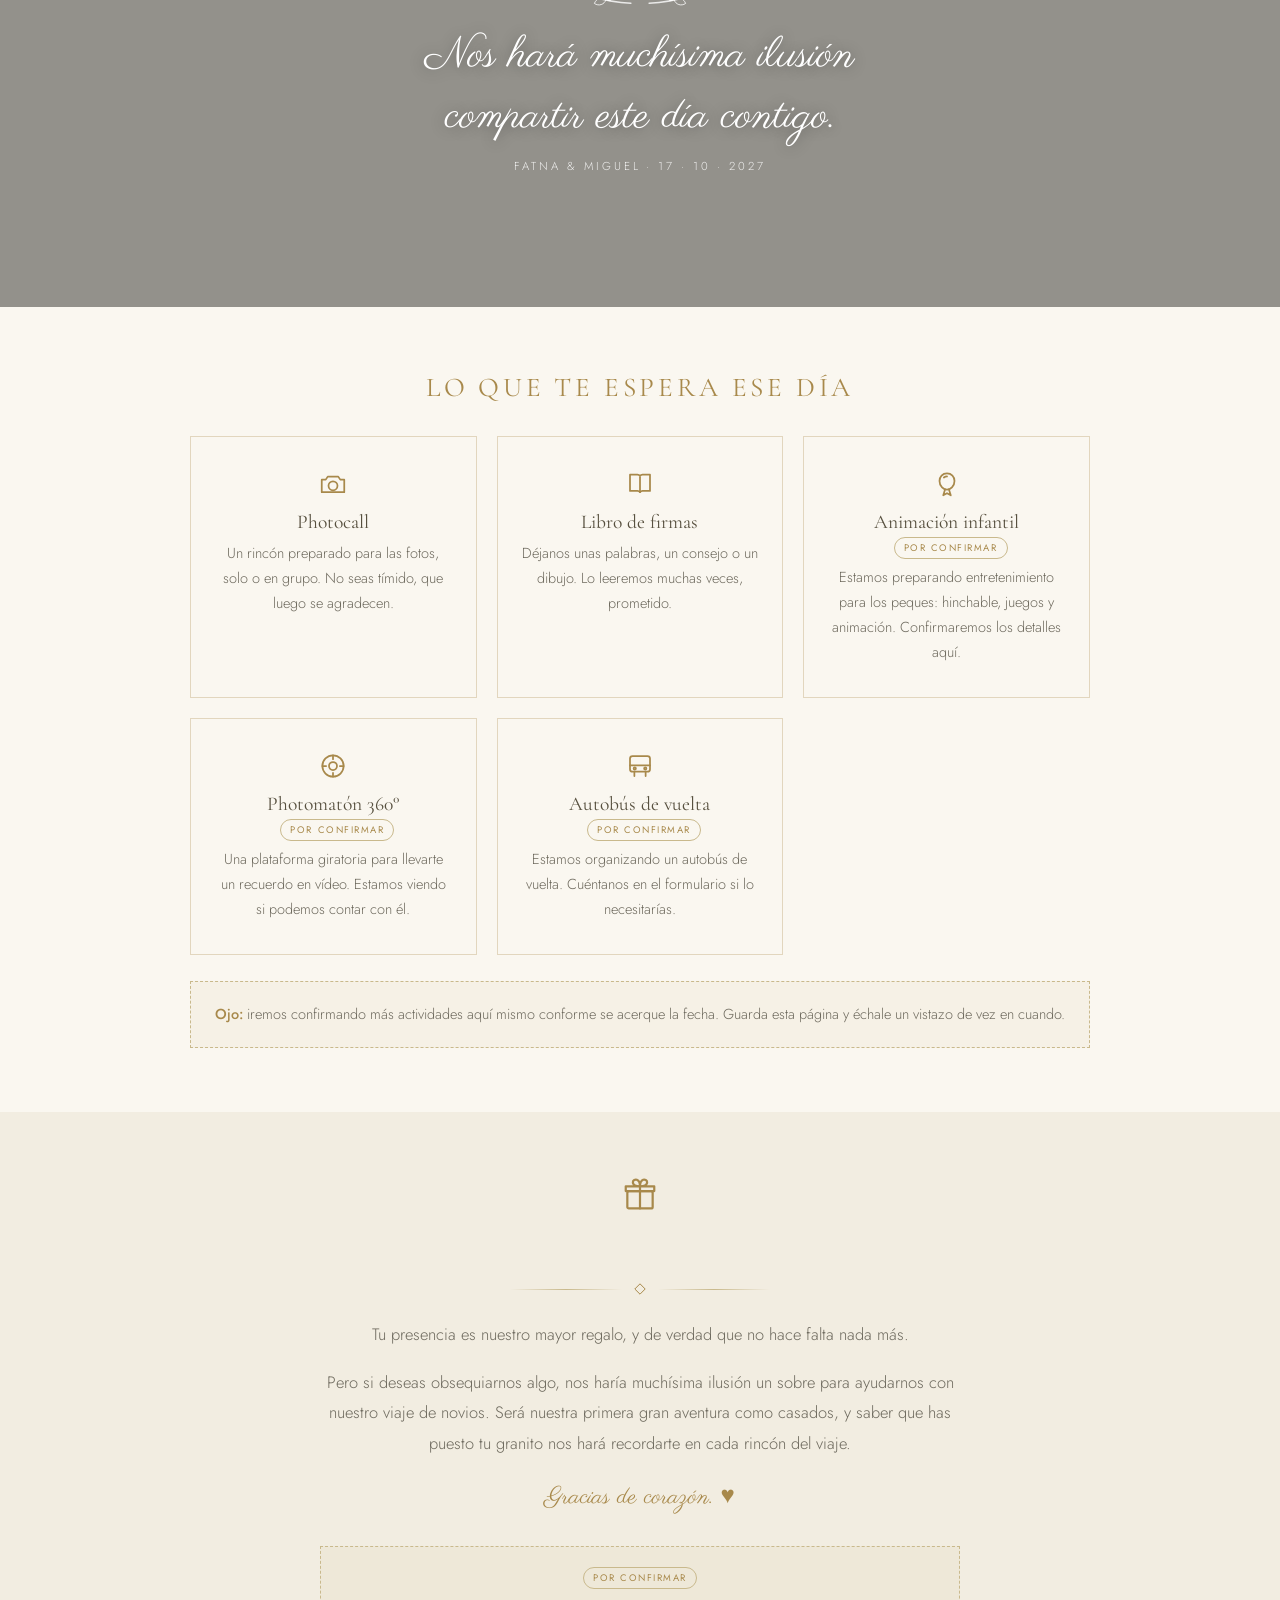
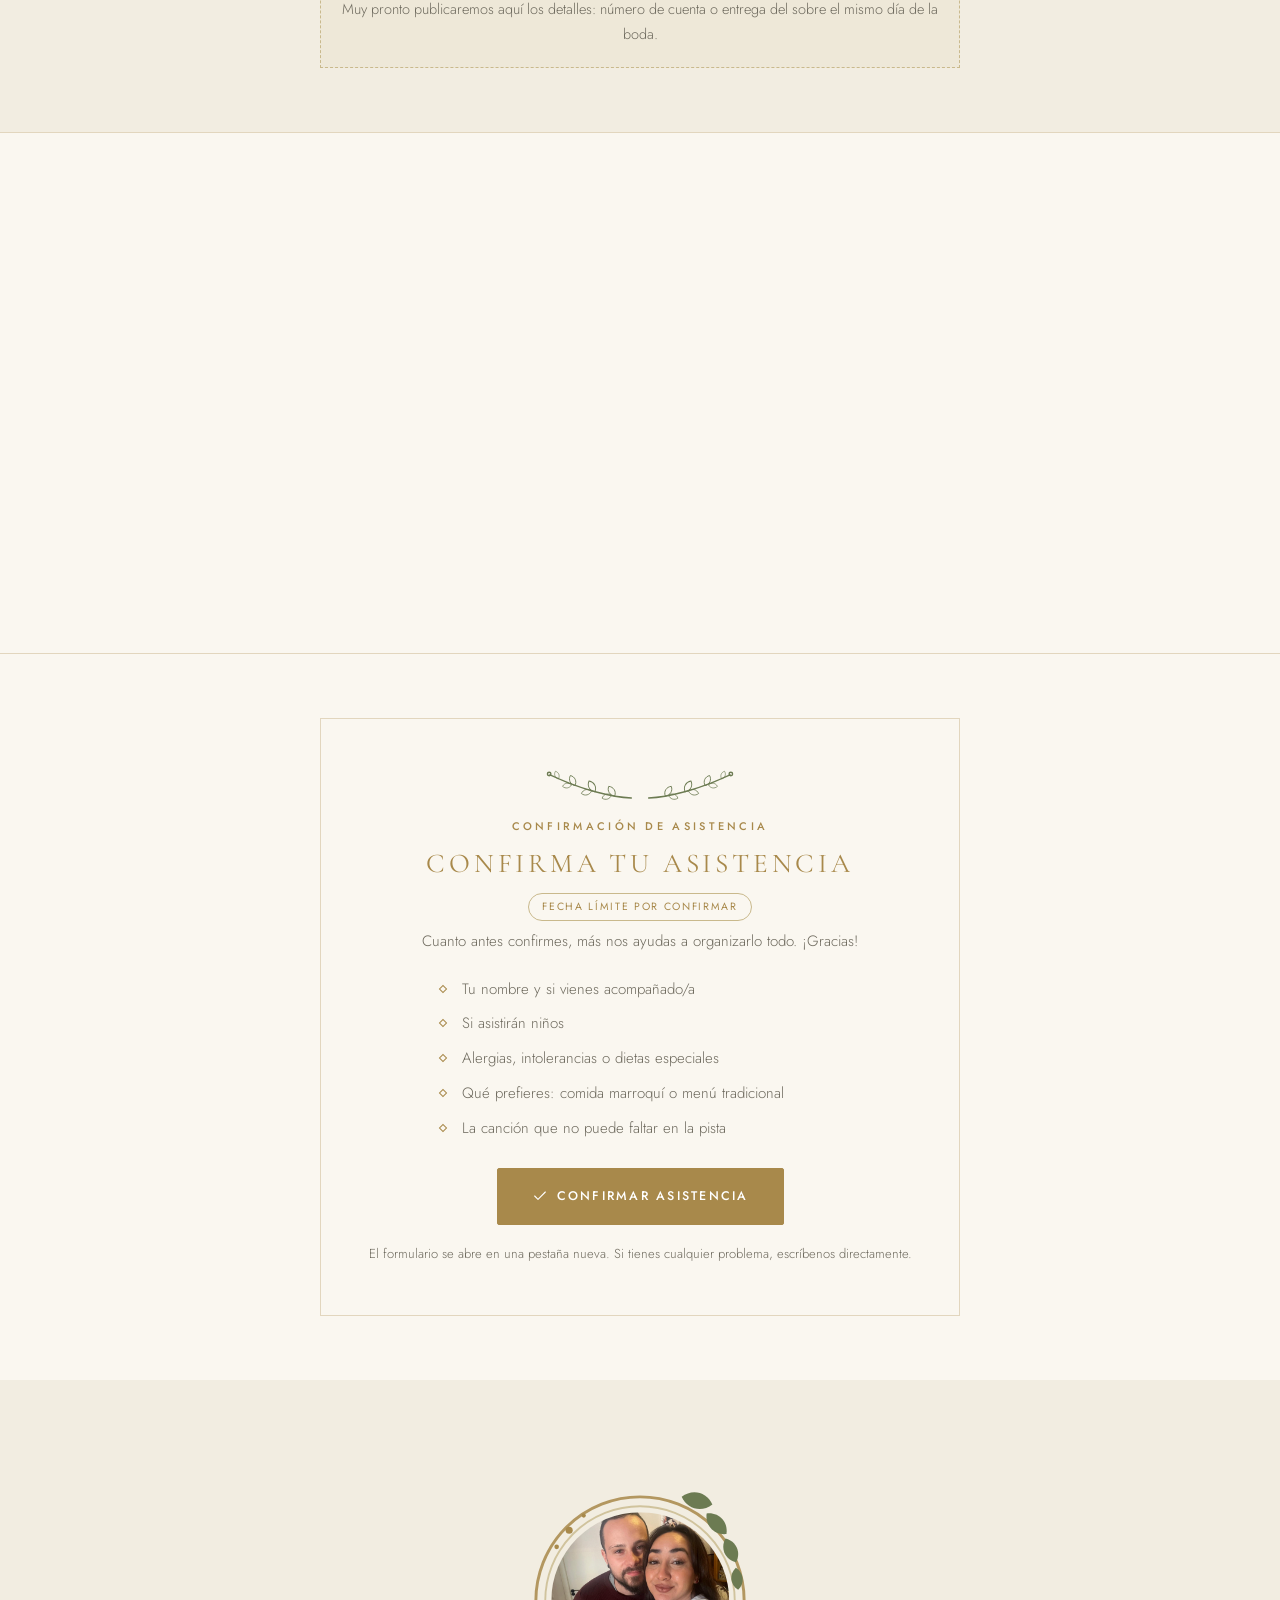
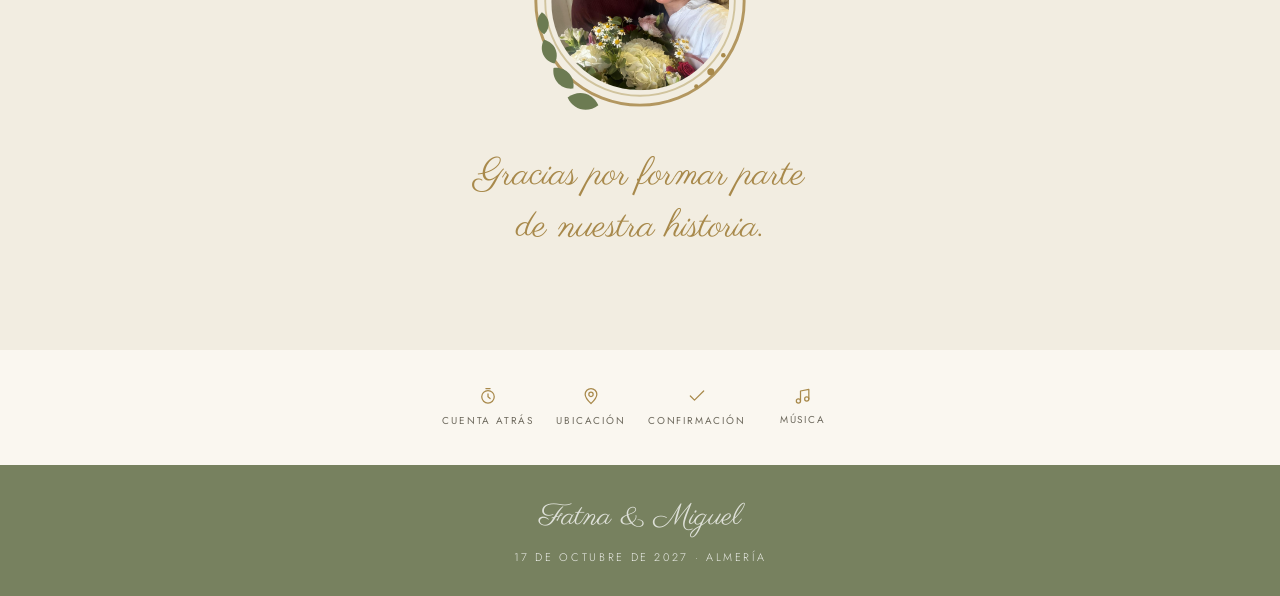
==== commit 293889e5: "Add files via upload" ====
--- a/index.html
+++ b/index.html
@@ -1,459 +1,609 @@
-<!DOCTYPE html>
-<html lang="es" dir="ltr">
-<head>
-<meta charset="UTF-8">
-<meta name="viewport" content="width=device-width, initial-scale=1, viewport-fit=cover">
-<title>Miguel &amp; Fatna · 17 de octubre de 2026</title>
-<meta name="description" content="Invitación e itinerario de la boda de Miguel y Fatna. Sábado 17 de octubre de 2026, Almería.">
-
-<meta name="theme-color" content="#FAF7F2">
-<meta name="color-scheme" content="light">
-<meta name="format-detection" content="telephone=no">
-<meta name="apple-mobile-web-app-capable" content="yes">
-<meta name="apple-mobile-web-app-status-bar-style" content="default">
-<meta name="apple-mobile-web-app-title" content="Miguel & Fatna">
-
-<meta property="og:type" content="website">
-<meta property="og:title" content="Miguel & Fatna · Nos casamos">
-<meta property="og:description" content="17 de octubre de 2026 · Almería. Toda la información de la boda aquí.">
-<meta property="og:locale" content="es_ES">
-
-<link rel="preconnect" href="https://fonts.googleapis.com">
-<link rel="preconnect" href="https://fonts.gstatic.com" crossorigin>
-<link rel="stylesheet" href="https://fonts.googleapis.com/css2?family=Amiri:wght@400;700&family=Cormorant+Garamond:wght@300;400;500;600&family=Jost:wght@300;400;500&family=Parisienne&display=swap">
-
-<link rel="stylesheet" href="styles.css">
-<script src="script.js" defer></script>
-</head>
-
-<body>
-
-<a class="saltar" href="#contenido">Saltar al contenido</a>
-
-<!-- ================================================================
-     DIBUJOS REUTILIZABLES (ramitas botánicas y silueta del corazón)
-     ================================================================ -->
-<svg class="defs" width="0" height="0" aria-hidden="true" focusable="false">
-  <defs>
-    <g id="hoja"><path d="M0 0 C5 -6.5 14 -6.5 19 0 C14 6.5 5 6.5 0 0 Z"/></g>
-    <g id="ramita">
-      <path d="M2 35 C24 34 60 26 100 7" fill="none" stroke="currentColor" stroke-width="1.4" stroke-linecap="round" vector-effect="non-scaling-stroke"/>
-      <use href="#hoja" transform="translate(22,32.5) rotate(-58) scale(.72)"/>
-      <use href="#hoja" transform="translate(26,31.5) rotate(18) scale(.62)"/>
-      <use href="#hoja" transform="translate(46,27.5) rotate(-62) scale(.78)"/>
-      <use href="#hoja" transform="translate(50,26.5) rotate(14) scale(.66)"/>
-      <use href="#hoja" transform="translate(70,20) rotate(-66) scale(.7)"/>
-      <use href="#hoja" transform="translate(74,19) rotate(10) scale(.58)"/>
-      <use href="#hoja" transform="translate(90,12) rotate(-70) scale(.52)"/>
-      <circle cx="101" cy="6" r="2.1" fill="none" stroke="currentColor" stroke-width="1.4" vector-effect="non-scaling-stroke"/>
-    </g>
-    <clipPath id="clipCorazon" clipPathUnits="userSpaceOnUse">
-      <path d="M50,91 C50,91 5,59 5,32 C5,16 17,4.5 30.5,4.5 C39.5,4.5 47,10 50,17 C53,10 60.5,4.5 69.5,4.5 C83,4.5 95,16 95,32 C95,59 50,91 50,91 Z"/>
-    </clipPath>
-  </defs>
-</svg>
-
-<!-- ================================================================
-     BARRA SUPERIOR
-     ================================================================ -->
-<header class="barra" id="barra">
-  <a class="monograma" href="#inicio" aria-label="Inicio">M<span>&amp;</span>F</a>
-
-  <nav class="barra-nav" aria-label="Secciones">
-    <a href="#invitacion" data-ar="الدعوة">Invitación</a>
-    <a href="#cuenta-atras" data-ar="العد التنازلي">Cuenta atrás</a>
-    <a href="#itinerario" data-ar="البرنامج">Itinerario</a>
-    <a href="#ubicacion" data-ar="المكان">Ubicación</a>
-    <a href="#actividades" data-ar="الأنشطة">Actividades</a>
-    <a href="#confirmar" data-ar="التأكيد">Confirmar</a>
-  </nav>
-
-  <div class="barra-acciones">
-    <div class="idioma" role="group" aria-label="Idioma / اللغة">
-      <button type="button" id="btn-es" aria-pressed="true">ES</button>
-      <button type="button" id="btn-ar" aria-pressed="false" lang="ar">العربية</button>
-    </div>
-
-    <button type="button" class="hamburguesa" id="btn-menu" aria-expanded="false" aria-controls="menu" aria-label="Abrir menú">
-      <span></span><span></span><span></span>
-    </button>
-  </div>
-</header>
-
-<!-- ================================================================
-     MENÚ A PANTALLA COMPLETA (solo móvil)
-     ================================================================ -->
-<div class="menu" id="menu" hidden>
-  <nav class="menu-nav" aria-label="Menú">
-    <a href="#invitacion" data-ar="الدعوة">Invitación</a>
-    <a href="#cuenta-atras" data-ar="العد التنازلي">Cuenta atrás</a>
-    <a href="#itinerario" data-ar="البرنامج">Itinerario</a>
-    <a href="#ubicacion" data-ar="المكان">Ubicación</a>
-    <a href="#actividades" data-ar="الأنشطة">Actividades</a>
-    <a href="#confirmar" data-ar="تأكيد الحضور">Confirmar asistencia</a>
-  </nav>
-
-  <svg class="ramita menu-adorno" viewBox="0 0 106 40" aria-hidden="true"><use href="#ramita"/></svg>
-</div>
-
-<main id="contenido">
-
-<!-- ================================================================
-     1 · PORTADA
-     ================================================================ -->
-<section class="portada" id="inicio">
-  <div class="portada-marco animar">
-
-    <!-- FOTO DE LA PAREJA ------------------------------------------------
-         1) Guarda la foto en esta misma carpeta, por ejemplo  foto.jpg
-         2) Escribe el nombre dentro de href="" en la etiqueta image
-         3) Borra entero el bloque g con id="sin-foto"
-         Usa una foto cuadrada para que no se deforme.
-    ------------------------------------------------------------------- -->
-    <svg class="corazon" viewBox="0 0 100 96" role="img" aria-label="Foto de Miguel y Fatna dentro de un corazón">
-      <g clip-path="url(#clipCorazon)">
-        <image href="" x="0" y="0" width="100" height="96" preserveAspectRatio="xMidYMid slice"/>
-        <g id="sin-foto">
-          <rect class="sin-foto-fondo" x="0" y="0" width="100" height="96"/>
-          <text class="sin-foto-texto" x="50" y="42" text-anchor="middle">VUESTRA</text>
-          <text class="sin-foto-texto" x="50" y="54" text-anchor="middle">FOTO</text>
-        </g>
-      </g>
-      <path class="corazon-borde" d="M50,91 C50,91 5,59 5,32 C5,16 17,4.5 30.5,4.5 C39.5,4.5 47,10 50,17 C53,10 60.5,4.5 69.5,4.5 C83,4.5 95,16 95,32 C95,59 50,91 50,91 Z"/>
-    </svg>
-
-    <div class="ramitas" aria-hidden="true">
-      <svg class="ramita espejo" viewBox="0 0 106 40"><use href="#ramita"/></svg>
-      <svg class="ramita" viewBox="0 0 106 40"><use href="#ramita"/></svg>
-    </div>
-
-    <p class="portada-saludo" data-ar="سنتزوّج!">¡Nos casamos!</p>
-    <p class="portada-sub" data-ar="ويسعدنا أن ندعوك إلى حفل زفافنا">Y nos gustaría invitarte a nuestra boda</p>
-
-    <h1 class="portada-nombres">
-      <span data-ar="ميغيل">Miguel</span>
-      <span class="amp" aria-hidden="true" data-ar="و">&amp;</span>
-      <span data-ar="فاطنة">Fatna</span>
-    </h1>
-
-    <p class="portada-fecha">
-      <span data-ar="السبت">Sábado</span>
-      <i aria-hidden="true"></i>
-      <span data-ar="١٧ أكتوبر">17 de octubre</span>
-      <i aria-hidden="true"></i>
-      <span data-ar="٢٠٢٦">2026</span>
-    </p>
-
-    <p class="portada-ciudad" data-ar="ألميريا · إسبانيا">Almería · España</p>
-  </div>
-
-  <div class="bajar" aria-hidden="true"><span></span></div>
-</section>
-
-<!-- ================================================================
-     2 · INVITACIÓN
-     ================================================================ -->
-<section id="invitacion">
-  <div class="contenedor estrecho centro">
-    <p class="antetitulo animar" data-ar="الدعوة">La invitación</p>
-    <h2 class="titulo animar" data-ar="نتشرّف بدعوتك">Nos encantaría contar contigo</h2>
-
-    <div class="filete animar" aria-hidden="true">
-      <span></span>
-      <svg viewBox="0 0 12 12"><path d="M6 .8 11.2 6 6 11.2.8 6Z" fill="none" stroke="currentColor" stroke-width="1"/></svg>
-      <span></span>
-    </div>
-
-    <div class="texto animar retraso-1">
-      <p data-ar="بعد سنوات من مشاركة كل شيء، قرّرنا أن نقول &quot;نعم&quot;. وما من طريقة أجمل للاحتفال بذلك من أن نكون محاطين بمن نحبّهم.">
-        Después de mucho tiempo compartiéndolo todo, hemos decidido decir <em>sí</em>.
-        Y no se nos ocurre mejor forma de celebrarlo que rodeados de la gente que queremos.
-      </p>
-      <p data-ar="لذلك نودّ دعوتك إلى حفل زفافنا يوم <strong>السبت ١٧ أكتوبر ٢٠٢٦</strong>، في <strong>النادي الفروسي والمركّب الرياضي بألميريا</strong>.">
-        Por eso queremos invitarte a nuestra boda el
-        <strong>sábado 17 de octubre de 2026</strong>, en el
-        <strong>Club Hípico y Polideportivo de Almería</strong>.
-      </p>
-      <p data-ar="سيكون يومًا مليئًا بالطعام والموسيقى والرقص والضحك. نأمل ألّا تفوّته.">
-        Será un día largo, con comida, música, baile y muchas ganas de pasarlo bien.
-        Esperamos que no te lo pierdas.
-      </p>
-    </div>
-
-    <ul class="datos animar retraso-2">
-      <li>
-        <span class="datos-etq" data-ar="التاريخ">Fecha</span>
-        <span class="datos-val" data-ar="السبت ١٧ أكتوبر">Sábado 17 de octubre</span>
-        <span class="datos-pie" data-ar="٢٠٢٦">de 2026</span>
-      </li>
-      <li>
-        <span class="datos-etq" data-ar="مراسم الزفاف">Ceremonia</span>
-        <!-- EDITAR HORA: cambia el texto de abajo por la hora real, por ejemplo 17:30 h -->
-        <span class="datos-val" data-ar="الساعة تُحدَّد لاحقًا">Hora por confirmar</span>
-        <span class="datos-pie" data-ar="سنُعلمك هنا">Te avisaremos aquí mismo</span>
-      </li>
-      <li>
-        <span class="datos-etq" data-ar="المكان">Lugar</span>
-        <span class="datos-val" data-ar="النادي الفروسي">Club Hípico</span>
-        <span class="datos-pie" data-ar="والمركّب الرياضي بألميريا">y Polideportivo de Almería</span>
-      </li>
-    </ul>
-
-    <div class="animar retraso-2 acciones-secundarias">
-      <button type="button" class="boton fino" id="btn-calendario">
-        <svg viewBox="0 0 24 24" fill="none" stroke="currentColor" stroke-width="1.5" stroke-linecap="round" stroke-linejoin="round" aria-hidden="true">
-          <rect x="3.5" y="5" width="17" height="15.5" rx="2"/><path d="M3.5 9.5h17M8 3.5v3M16 3.5v3"/>
-        </svg>
-        <span data-ar="أضِف إلى التقويم">Añadir al calendario</span>
-      </button>
-
-      <button type="button" class="boton fino" id="btn-compartir" hidden>
-        <svg viewBox="0 0 24 24" fill="none" stroke="currentColor" stroke-width="1.5" stroke-linecap="round" stroke-linejoin="round" aria-hidden="true">
-          <path d="M12 3.5v12M12 3.5 8 7.5M12 3.5l4 4M5 13v6.5a1 1 0 0 0 1 1h12a1 1 0 0 0 1-1V13"/>
-        </svg>
-        <span data-ar="شارك الدعوة">Compartir invitación</span>
-      </button>
-    </div>
-  </div>
-</section>
-
-<!-- ================================================================
-     3 · CUENTA ATRÁS
-     ================================================================ -->
-<section id="cuenta-atras" class="crema">
-  <div class="contenedor centro">
-    <p class="antetitulo animar" data-ar="العد التنازلي">Cuenta atrás</p>
-    <h2 class="titulo animar" data-ar="كم بقي من الوقت؟">Lo que queda para el gran día</h2>
-    <p class="entradilla animar" data-ar="١٧ أكتوبر ٢٠٢٦ · بتوقيت إسبانيا">17 de octubre de 2026 · hora peninsular española</p>
-
-    <div class="reloj animar retraso-1" id="reloj">
-      <div class="reloj-caja"><b id="cd-dias">--</b><span data-ar="أيام">Días</span></div>
-      <div class="reloj-caja"><b id="cd-horas">--</b><span data-ar="ساعات">Horas</span></div>
-      <div class="reloj-caja"><b id="cd-min">--</b><span data-ar="دقائق">Min.</span></div>
-      <div class="reloj-caja"><b id="cd-seg">--</b><span data-ar="ثوانٍ">Seg.</span></div>
-    </div>
-
-    <p class="reloj-aviso animar retraso-2" id="cd-aviso" hidden></p>
-  </div>
-</section>
-
-<!-- ================================================================
-     4 · ITINERARIO
-     ================================================================ -->
-<section id="itinerario">
-  <div class="contenedor centro">
-    <p class="antetitulo animar" data-ar="البرنامج">Itinerario</p>
-    <h2 class="titulo animar" data-ar="برنامج اليوم">El programa del día</h2>
-    <p class="entradilla animar" data-ar="سنُحدّث المواعيد بمجرد تأكيدها.">Iremos ajustando las horas conforme se confirmen.</p>
-
-    <div class="filete animar" aria-hidden="true">
-      <span></span>
-      <svg viewBox="0 0 12 12"><path d="M6 .8 11.2 6 6 11.2.8 6Z" fill="none" stroke="currentColor" stroke-width="1"/></svg>
-      <span></span>
-    </div>
-
-    <!-- EDITAR HORA: sustituye cada "--:--" por la hora real y borra su etiqueta "Por confirmar" -->
-    <ol class="linea-tiempo">
-      <li class="animar">
-        <p class="lt-hora">--:--</p>
-        <div class="lt-cuerpo">
-          <h3><span data-ar="استقبال الضيوف">Llegada y recepción</span><em class="etiqueta" data-ar="قيد التأكيد">Por confirmar</em></h3>
-          <p data-ar="نستقبلك بمشروب ترحيبي، على مهل ودون استعجال.">Te recibimos con algo fresco para brindar. Sin prisa, ve llegando cuando puedas.</p>
-        </div>
-      </li>
-      <li class="animar">
-        <p class="lt-hora">--:--</p>
-        <div class="lt-cuerpo">
-          <h3><span data-ar="مراسم الزفاف">Ceremonia</span><em class="etiqueta" data-ar="قيد التأكيد">Por confirmar</em></h3>
-          <p data-ar="اللحظة الأهم. نرجو الحضور قبلها بقليل.">El momento importante. Te pedimos estar unos minutos antes para que empiece a su hora.</p>
-        </div>
-      </li>
-      <li class="animar">
-        <p class="lt-hora">--:--</p>
-        <div class="lt-cuerpo">
-          <h3><span data-ar="كوكتيل">Cóctel</span><em class="etiqueta" data-ar="قيد التأكيد">Por confirmar</em></h3>
-          <p data-ar="أطباق خفيفة ومشروبات وموسيقى في الهواء الطلق، ووقت للصور.">Aperitivo, bebida y música al aire libre. Momento perfecto para las fotos y los saludos.</p>
-        </div>
-      </li>
-      <li class="animar">
-        <p class="lt-hora">--:--</p>
-        <div class="lt-cuerpo">
-          <h3><span data-ar="العشاء">Cena</span><em class="etiqueta" data-ar="قيد التأكيد">Por confirmar</em></h3>
-          <p data-ar="نجلس معًا. ستجد اسمك على لوحة الأماكن عند المدخل.">Nos sentamos todos. Encontrarás tu sitio en el plano de mesas de la entrada.</p>
-        </div>
-      </li>
-      <li class="animar">
-        <p class="lt-hora">--:--</p>
-        <div class="lt-cuerpo">
-          <h3><span data-ar="الحفلة والمشروبات">Fiesta y barra libre</span><em class="etiqueta" data-ar="قيد التأكيد">Por confirmar</em></h3>
-          <p data-ar="نفتح حلبة الرقص. أحضر حذاءً مريحًا — ستحتاجه.">Se abre la pista y no la cerramos pronto. Trae calzado cómodo, lo vas a necesitar.</p>
-        </div>
-      </li>
-    </ol>
-  </div>
-</section>
-
-<!-- ================================================================
-     5 · UBICACIÓN
-     ================================================================ -->
-<section id="ubicacion" class="crema">
-  <div class="contenedor centro">
-    <p class="antetitulo animar" data-ar="المكان">Ubicación</p>
-    <h2 class="titulo animar" data-ar="أين سنحتفل">Dónde lo celebramos</h2>
-
-    <div class="lugar animar retraso-1">
-      <p class="lugar-nombre" data-ar="النادي الفروسي والمركّب الرياضي بألميريا">Club Hípico y Polideportivo de Almería</p>
-      <p class="lugar-dir" data-ar="طريق فياطور نحو الألكيان، كم ٤٫٢ · ٠٤١٢٠ الألكيان، ألميريا">Carretera Viator al Alquián, km 4,2<br>04120 El Alquián, Almería</p>
-    </div>
-
-    <!-- El mapa no se descarga hasta que se acerca a la pantalla, para no gastar
-         datos móviles de quien solo abre la invitación a mirar la fecha. -->
-    <div class="mapa animar retraso-1" id="mapa">
-      <iframe
-        title="Mapa del Club Hípico y Polideportivo de Almería"
-        data-src="https://www.google.com/maps?q=Club%20H%C3%ADpico%20y%20Polideportivo%20de%20Almer%C3%ADa&amp;hl=es&amp;z=15&amp;output=embed"
-        loading="lazy"
-        referrerpolicy="no-referrer-when-downgrade"
-        allowfullscreen></iframe>
-      <p class="mapa-cargando" data-ar="جارٍ تحميل الخريطة…">Cargando el mapa…</p>
-    </div>
-
-    <div class="animar retraso-2 acciones-secundarias">
-      <a class="boton" id="btn-mapa" href="https://maps.app.goo.gl/RqoNce16bi8eU23t7" target="_blank" rel="noopener noreferrer">
-        <svg viewBox="0 0 24 24" fill="none" stroke="currentColor" stroke-width="1.5" stroke-linecap="round" stroke-linejoin="round" aria-hidden="true">
-          <path d="M12 21s7-6.2 7-11a7 7 0 1 0-14 0c0 4.8 7 11 7 11Z"/><circle cx="12" cy="10" r="2.6"/>
-        </svg>
-        <span data-ar="كيفية الوصول">Cómo llegar</span>
-      </a>
-    </div>
-  </div>
-</section>
-
-<!-- ================================================================
-     6 · ACTIVIDADES
-     ================================================================ -->
-<section id="actividades">
-  <div class="contenedor centro">
-    <p class="antetitulo animar" data-ar="الأنشطة">Actividades</p>
-    <h2 class="titulo animar" data-ar="ما ينتظرك في ذلك اليوم">Lo que te espera ese día</h2>
-
-    <ul class="tarjetas">
-      <li class="tarjeta animar">
-        <span class="tarjeta-icono" aria-hidden="true">
-          <svg viewBox="0 0 24 24" fill="none" stroke="currentColor" stroke-width="1.4" stroke-linecap="round" stroke-linejoin="round">
-            <path d="M3 8.5h3.2l1.6-2.4h8.4l1.6 2.4H21v10H3Z"/><circle cx="12" cy="13.4" r="3.6"/>
-          </svg>
-        </span>
-        <h3 data-ar="ركن التصوير">Photocall</h3>
-        <p data-ar="ركن مُجهَّز للصور، بمفردك أو مع الجميع. لا تخجل.">Un rincón preparado para las fotos, solo o en grupo. No seas tímido, que luego se agradecen.</p>
-      </li>
-
-      <li class="tarjeta animar retraso-1">
-        <span class="tarjeta-icono" aria-hidden="true">
-          <svg viewBox="0 0 24 24" fill="none" stroke="currentColor" stroke-width="1.4" stroke-linecap="round" stroke-linejoin="round">
-            <path d="M4 4.5h6a2.5 2.5 0 0 1 2 1 2.5 2.5 0 0 1 2-1h6v13h-6a2.5 2.5 0 0 0-2 1 2.5 2.5 0 0 0-2-1H4Z"/><path d="M12 6.5v12"/>
-          </svg>
-        </span>
-        <h3 data-ar="دفتر التوقيعات">Libro de firmas</h3>
-        <p data-ar="اترك لنا كلمة أو نصيحة أو رسمًا. سنقرأه كثيرًا لاحقًا.">Déjanos unas palabras, un consejo o un dibujo. Lo leeremos muchas veces, prometido.</p>
-      </li>
-
-      <li class="tarjeta animar retraso-2">
-        <span class="tarjeta-icono" aria-hidden="true">
-          <svg viewBox="0 0 24 24" fill="none" stroke="currentColor" stroke-width="1.4" stroke-linecap="round" stroke-linejoin="round">
-            <rect x="4" y="4" width="16" height="12.5" rx="2"/><path d="M4 11.5h16M7.5 20v-3.5M16.5 20v-3.5"/><circle cx="7.8" cy="14" r=".9"/><circle cx="16.2" cy="14" r=".9"/>
-          </svg>
-        </span>
-        <h3><span data-ar="حافلة العودة">Autobús de vuelta</span><em class="etiqueta" data-ar="قيد التأكيد">Por confirmar</em></h3>
-        <p data-ar="ندرس توفير حافلة للعودة إلى المدينة. أخبرنا في استمارة التأكيد إن كنت ستحتاجها.">Estamos organizando un autobús de vuelta a la ciudad. Dinos en el formulario si lo necesitas.</p>
-      </li>
-    </ul>
-
-    <p class="aviso animar retraso-2" data-ar="<strong>ملاحظة:</strong> سنُضيف المزيد من الأنشطة هنا نفسه كلما اقترب الموعد. احتفظ بهذه الصفحة وعُد إليها من حين لآخر.">
-      <strong>Ojo:</strong> iremos confirmando más actividades aquí mismo conforme se acerque la fecha.
-      Guarda esta página y échale un vistazo de vez en cuando.
-    </p>
-  </div>
-</section>
-
-<!-- ================================================================
-     7 · CONFIRMAR ASISTENCIA
-     ================================================================ -->
-<section id="confirmar" class="crema">
-  <div class="contenedor estrecho">
-    <div class="rsvp animar">
-      <div class="ramitas" aria-hidden="true">
-        <svg class="ramita espejo" viewBox="0 0 106 40"><use href="#ramita"/></svg>
-        <svg class="ramita" viewBox="0 0 106 40"><use href="#ramita"/></svg>
-      </div>
-
-      <p class="antetitulo" data-ar="تأكيد الحضور">Confirmación de asistencia</p>
-      <h2 class="titulo" data-ar="أكّد حضورك قبل">Confirma tu asistencia antes del</h2>
-      <p class="rsvp-fecha" data-ar="١٧ غشت ٢٠٢٦">17 de agosto de 2026</p>
-      <p class="entradilla" data-ar="يساعدنا ذلك كثيرًا في التنظيم. شكرًا لك!">Nos ayuda muchísimo para organizarlo todo. ¡Gracias!</p>
-
-      <ul class="rsvp-lista">
-        <li data-ar="اسمك">Tu nombre</li>
-        <li data-ar="عدد المرافقين">Número de acompañantes</li>
-        <li data-ar="الحساسيات أو الأنظمة الغذائية الخاصة">Alergias o dietas especiales</li>
-        <li data-ar="هل تحتاج إلى الحافلة؟">Si necesitas el autobús</li>
-      </ul>
-
-      <!-- El enlace de este botón se pone en script.js, en CONFIG.formulario -->
-      <a class="boton solido grande" id="btn-rsvp" href="#" target="_blank" rel="noopener noreferrer">
-        <svg viewBox="0 0 24 24" fill="none" stroke="currentColor" stroke-width="1.6" stroke-linecap="round" stroke-linejoin="round" aria-hidden="true">
-          <path d="M20 6 9 17l-5-5"/>
-        </svg>
-        <span data-ar="أؤكّد حضوري">Confirmar asistencia</span>
-      </a>
-
-      <p class="rsvp-nota" data-ar="إن كانت لديك أي مشكلة مع الاستمارة، اتصل بنا مباشرة.">
-        Si tienes cualquier problema con el formulario, escríbenos directamente.
-      </p>
-    </div>
-  </div>
-</section>
-
-<!-- ================================================================
-     8 · CIERRE
-     ================================================================ -->
-<section class="cierre centro">
-  <div class="contenedor estrecho">
-    <div class="ramitas animar" aria-hidden="true">
-      <svg class="ramita espejo" viewBox="0 0 106 40"><use href="#ramita"/></svg>
-      <svg class="ramita" viewBox="0 0 106 40"><use href="#ramita"/></svg>
-    </div>
-    <p class="cierre-frase animar retraso-1" data-ar="سيسعدنا كثيرًا أن نتقاسم معك هذا اليوم.">Nos hará muchísima ilusión compartir este día contigo.</p>
-  </div>
-</section>
-
-</main>
-
-<footer>
-  <p class="pie-nombres"><span data-ar="ميغيل">Miguel</span> <span data-ar="و">&amp;</span> <span data-ar="فاطنة">Fatna</span></p>
-  <p data-ar="١٧ أكتوبر ٢٠٢٦ · ألميريا">17 · 10 · 2026 &nbsp;·&nbsp; Almería</p>
-</footer>
-
-<!-- ================================================================
-     BARRA DE ACCIONES INFERIOR (solo móvil)
-     ================================================================ -->
-<div class="barra-inferior" id="barra-inferior" hidden>
-  <a class="boton fino" href="#ubicacion">
-    <svg viewBox="0 0 24 24" fill="none" stroke="currentColor" stroke-width="1.5" stroke-linecap="round" stroke-linejoin="round" aria-hidden="true">
-      <path d="M12 21s7-6.2 7-11a7 7 0 1 0-14 0c0 4.8 7 11 7 11Z"/><circle cx="12" cy="10" r="2.6"/>
-    </svg>
-    <span data-ar="المكان">Ubicación</span>
-  </a>
-  <a class="boton solido" id="btn-rsvp-movil" href="#confirmar">
-    <svg viewBox="0 0 24 24" fill="none" stroke="currentColor" stroke-width="1.6" stroke-linecap="round" stroke-linejoin="round" aria-hidden="true">
-      <path d="M20 6 9 17l-5-5"/>
-    </svg>
-    <span data-ar="أكّد حضورك">Confirmar</span>
-  </a>
-</div>
-
-<!-- Mensajes breves (copiado de enlace, calendario descargado, etc.) -->
-<p class="mensaje" id="mensaje" role="status" aria-live="polite"></p>
-
-</body>
-</html>
+<!DOCTYPE html>
+<html lang="es" dir="ltr">
+<head>
+<meta charset="UTF-8">
+<meta name="viewport" content="width=device-width, initial-scale=1, viewport-fit=cover">
+<title>Fatna &amp; Miguel · 17 de octubre de 2027</title>
+<meta name="description" content="Invitación de la boda de Fatna y Miguel. 17 de octubre de 2027, Sala Sofía Palacios, La Mojonera, Almería.">
+
+<meta name="theme-color" content="#FAF7F0">
+<meta name="color-scheme" content="light">
+<meta name="format-detection" content="telephone=no">
+<meta name="apple-mobile-web-app-capable" content="yes">
+<meta name="apple-mobile-web-app-status-bar-style" content="default">
+<meta name="apple-mobile-web-app-title" content="Fatna & Miguel">
+
+<meta property="og:type" content="website">
+<meta property="og:title" content="Fatna & Miguel · Nos casamos">
+<meta property="og:description" content="17 de octubre de 2027 · Sala Sofía Palacios, La Mojonera, Almería. Toda la información de la boda aquí.">
+<meta property="og:locale" content="es_ES">
+
+<link rel="preconnect" href="https://fonts.googleapis.com">
+<link rel="preconnect" href="https://fonts.gstatic.com" crossorigin>
+<link rel="stylesheet" href="https://fonts.googleapis.com/css2?family=Amiri:wght@400;700&family=Cormorant+Garamond:ital,wght@0,300;0,400;0,500;0,600;1,400&family=Jost:wght@300;400;500&family=Parisienne&display=swap">
+
+<link rel="stylesheet" href="styles.css">
+<script src="script.js" defer></script>
+</head>
+
+<body>
+
+<a class="saltar" href="#contenido">Saltar al contenido</a>
+
+<!-- ================================================================
+     DIBUJOS REUTILIZABLES
+     (hojas, ramitas, rosas y la corona dorada de la imagen de
+     referencia: dos aros dorados con hojas verdes y puntitos de oro)
+     ================================================================ -->
+<svg class="defs" width="0" height="0" aria-hidden="true" focusable="false">
+  <defs>
+    <g id="hoja"><path d="M0 0 C5 -6.5 14 -6.5 19 0 C14 6.5 5 6.5 0 0 Z"/></g>
+
+    <g id="ramita">
+      <path d="M2 35 C24 34 60 26 100 7" fill="none" stroke="currentColor" stroke-width="1.4" stroke-linecap="round" vector-effect="non-scaling-stroke"/>
+      <use href="#hoja" transform="translate(22,32.5) rotate(-58) scale(.72)"/>
+      <use href="#hoja" transform="translate(26,31.5) rotate(18) scale(.62)"/>
+      <use href="#hoja" transform="translate(46,27.5) rotate(-62) scale(.78)"/>
+      <use href="#hoja" transform="translate(50,26.5) rotate(14) scale(.66)"/>
+      <use href="#hoja" transform="translate(70,20) rotate(-66) scale(.7)"/>
+      <use href="#hoja" transform="translate(74,19) rotate(10) scale(.58)"/>
+      <use href="#hoja" transform="translate(90,12) rotate(-70) scale(.52)"/>
+      <circle cx="101" cy="6" r="2.1" fill="none" stroke="currentColor" stroke-width="1.4" vector-effect="non-scaling-stroke"/>
+    </g>
+
+    <!-- Rosa blanca estilizada (para las esquinas florales) -->
+    <g id="rosa">
+      <path d="M0-17 C10-17 17-9.5 17 0 C17 10.5 8.5 17 0 17 C-9.5 17 -17 9.5 -17 0 C-17 -9.5 -9.5 -17 0 -17 Z" fill="#FEFCF6" stroke="#E2D6BC" stroke-width="1"/>
+      <path d="M0-10.5 C6.5-10.5 10.5-5 10.5 .5 C10.5 6.5 5.5 10.5 0 10.5 C-6.5 10.5 -10.5 5.5 -10.5 0 C-10.5 -6 -6 -10.5 0 -10.5 Z" fill="#FAF5E9" stroke="#DFD2B4" stroke-width=".9"/>
+      <path d="M0-5.2 C3.8-5.2 5.2-2.4 5.2 .4 C5.2 3.2 2.8 5.2 0 5.2 C-3.2 5.2 -5.2 2.8 -5.2 0 C-5.2 -2.8 -3.2 -5.2 0 -5.2 Z" fill="#F5EEDC" stroke="#D8CBAB" stroke-width=".8"/>
+      <path d="M-4.8 -.6 C-3 -3.4 2 -3.8 4.4 -1" fill="none" stroke="#D3C5A2" stroke-width=".7" stroke-linecap="round"/>
+      <path d="M-11.5 3.5 C-8 8 1 9.5 7.5 6" fill="none" stroke="#DCCFB0" stroke-width=".8" stroke-linecap="round"/>
+    </g>
+
+    <!-- Grupo floral de esquina: rosas + hojas + puntitos dorados -->
+    <g id="floral-esquina">
+      <g class="floral-hojas">
+        <use href="#hoja" transform="translate(6,44) rotate(-38) scale(1.05)"/>
+        <use href="#hoja" transform="translate(16,58) rotate(12) scale(.85)"/>
+        <use href="#hoja" transform="translate(52,4) rotate(-16) scale(.9)"/>
+        <use href="#hoja" transform="translate(70,10) rotate(28) scale(.7)"/>
+        <use href="#hoja" transform="translate(58,52) rotate(52) scale(.75)"/>
+      </g>
+      <use href="#rosa" transform="translate(34,30)"/>
+      <use href="#rosa" transform="translate(68,42) scale(.6)"/>
+      <g class="floral-puntos">
+        <circle cx="84" cy="22" r="1.7"/>
+        <circle cx="90" cy="30" r="1.1"/>
+        <circle cx="14" cy="14" r="1.4"/>
+        <circle cx="24" cy="8" r="1"/>
+      </g>
+    </g>
+
+    <!-- Corona: dos aros dorados con ramitas de hojas (imagen de referencia) -->
+    <g id="corona">
+      <circle cx="60" cy="60" r="50" fill="none" class="corona-aro-1"/>
+      <circle cx="60" cy="60" r="45.5" fill="none" class="corona-aro-2"/>
+      <g class="corona-hojas">
+        <use href="#hoja" transform="translate(80,10) rotate(14) scale(.8)"/>
+        <use href="#hoja" transform="translate(92,18) rotate(46) scale(.72)"/>
+        <use href="#hoja" transform="translate(101,30) rotate(66) scale(.66)"/>
+        <use href="#hoja" transform="translate(106,44) rotate(84) scale(.56)"/>
+        <use href="#hoja" transform="translate(40,110) rotate(194) scale(.8)"/>
+        <use href="#hoja" transform="translate(28,102) rotate(226) scale(.72)"/>
+        <use href="#hoja" transform="translate(19,90) rotate(246) scale(.66)"/>
+        <use href="#hoja" transform="translate(14,76) rotate(264) scale(.56)"/>
+      </g>
+      <g class="corona-puntos">
+        <circle cx="26" cy="26" r="1.7"/>
+        <circle cx="20" cy="34" r="1.1"/>
+        <circle cx="33" cy="19" r="1"/>
+        <circle cx="94" cy="94" r="1.7"/>
+        <circle cx="100" cy="86" r="1.1"/>
+        <circle cx="87" cy="101" r="1"/>
+      </g>
+    </g>
+  </defs>
+</svg>
+
+<!-- ================================================================
+     BARRA SUPERIOR
+     ================================================================ -->
+<header class="barra" id="barra">
+  <a class="monograma" href="#inicio" aria-label="Inicio">F<span>&amp;</span>M</a>
+
+  <nav class="barra-nav" aria-label="Secciones">
+    <a href="#celebracion" data-ar="الاحتفال">La celebración</a>
+    <a href="#itinerario" data-ar="البرنامج">Itinerario</a>
+    <a href="#ubicacion" data-ar="المكان">Dónde será</a>
+    <a href="#actividades" data-ar="الأنشطة">Actividades</a>
+    <a href="#regalos" data-ar="الهدايا">Regalos</a>
+    <a href="#confirmar" data-ar="التأكيد">Confirmar</a>
+  </nav>
+
+  <div class="barra-acciones">
+    <div class="idioma" role="group" aria-label="Idioma / اللغة">
+      <button type="button" id="btn-es" aria-pressed="true">ES</button>
+      <button type="button" id="btn-ar" aria-pressed="false" lang="ar">العربية</button>
+    </div>
+
+    <button type="button" class="hamburguesa" id="btn-menu" aria-expanded="false" aria-controls="menu" aria-label="Abrir menú">
+      <span></span><span></span><span></span>
+    </button>
+  </div>
+</header>
+
+<!-- ================================================================
+     MENÚ A PANTALLA COMPLETA (solo móvil)
+     ================================================================ -->
+<div class="menu" id="menu" hidden>
+  <nav class="menu-nav" aria-label="Menú">
+    <a href="#celebracion" data-ar="الاحتفال">La celebración</a>
+    <a href="#itinerario" data-ar="البرنامج">Itinerario</a>
+    <a href="#ubicacion" data-ar="المكان">Dónde será</a>
+    <a href="#actividades" data-ar="الأنشطة">Actividades</a>
+    <a href="#regalos" data-ar="الهدايا">Regalos</a>
+    <a href="#confirmar" data-ar="تأكيد الحضور">Confirmar asistencia</a>
+  </nav>
+
+  <svg class="ramita menu-adorno" viewBox="0 0 106 40" aria-hidden="true"><use href="#ramita"/></svg>
+</div>
+
+<main id="contenido">
+
+<!-- ================================================================
+     1 · PORTADA
+     -----------------------------------------------------------------
+     La foto de fondo se pone en script.js, en CONFIG.fotos.portada.
+     Mientras no exista el archivo, la portada se ve en papel marfil
+     como hasta ahora (no se rompe nada).
+     ================================================================ -->
+<section class="portada" id="inicio">
+  <svg class="floral esquina-a" viewBox="0 0 100 70" aria-hidden="true"><use href="#floral-esquina"/></svg>
+  <svg class="floral esquina-b" viewBox="0 0 100 70" aria-hidden="true"><use href="#floral-esquina"/></svg>
+
+  <div class="portada-marco animar">
+    <div class="corona-monograma" aria-hidden="true">
+      <svg viewBox="0 0 120 120"><use href="#corona"/></svg>
+      <span class="corona-letras">F<i>&amp;</i>M</span>
+    </div>
+
+    <h1 class="portada-nombres">
+      <span data-ar="فاطنة">Fatna</span>
+      <span class="amp" aria-hidden="true" data-ar="و">&amp;</span>
+      <span data-ar="ميغيل">Miguel</span>
+    </h1>
+
+    <p class="portada-fecha" data-ar="١٧ أكتوبر ٢٠٢٧">17 de octubre de 2027</p>
+
+    <div class="texto portada-texto">
+      <p data-ar="كل قصة حب فريدة،<br>وقصتنا لن تكتمل<br>بدون أقرب الناس إلى قلبنا.">Cada historia de amor es única,<br>y la nuestra no estaría completa<br>sin las personas que más queremos.</p>
+      <p data-ar="سيسعدنا كثيرًا أن ترافقنا<br>في هذا اليوم المميّز.">Nos haría muchísima ilusión que nos<br>acompañaras en este día tan especial.</p>
+    </div>
+
+    <a class="boton solido enlace-formulario" href="#confirmar">
+      <span data-ar="أكّد حضورك">Confirmar asistencia</span>
+    </a>
+
+    <svg class="corazoncito" viewBox="0 0 24 24" aria-hidden="true"><path d="M12 20.5S4 15 4 9.6C4 6.8 6.2 4.7 8.7 4.7c1.5 0 2.7.9 3.3 2.1.6-1.2 1.8-2.1 3.3-2.1 2.5 0 4.7 2.1 4.7 4.9 0 5.4-8 10.9-8 10.9Z" fill="currentColor"/></svg>
+  </div>
+
+  <div class="bajar" aria-hidden="true"><span></span></div>
+</section>
+
+<!-- ================================================================
+     2 · LA CELEBRACIÓN (fecha + lugar + cuenta atrás en vivo)
+     ================================================================ -->
+<section id="celebracion" class="crema">
+  <div class="contenedor centro">
+    <h2 class="titulo animar" data-ar="الاحتفال">La celebración</h2>
+
+    <div class="filete animar" aria-hidden="true">
+      <span></span>
+      <svg viewBox="0 0 12 12"><path d="M6 .8 11.2 6 6 11.2.8 6Z" fill="none" stroke="currentColor" stroke-width="1"/></svg>
+      <span></span>
+    </div>
+
+    <div class="celebracion-grid">
+      <div class="celebracion-datos animar retraso-1">
+        <p class="dato-linea">
+          <svg viewBox="0 0 24 24" fill="none" stroke="currentColor" stroke-width="1.5" stroke-linecap="round" stroke-linejoin="round" aria-hidden="true">
+            <rect x="3.5" y="5" width="17" height="15.5" rx="2"/><path d="M3.5 9.5h17M8 3.5v3M16 3.5v3"/>
+          </svg>
+          <span data-ar="١٧ أكتوبر ٢٠٢٧">17 de octubre de 2027</span>
+        </p>
+        <p class="dato-linea">
+          <svg viewBox="0 0 24 24" fill="none" stroke="currentColor" stroke-width="1.5" stroke-linecap="round" stroke-linejoin="round" aria-hidden="true">
+            <path d="M12 21s7-6.2 7-11a7 7 0 1 0-14 0c0 4.8 7 11 7 11Z"/><circle cx="12" cy="10" r="2.6"/>
+          </svg>
+          <span data-ar="قاعة صوفيا بالاثيوس">Sala Sofía Palacios</span>
+        </p>
+
+        <div class="acciones-secundarias">
+          <a class="boton" id="btn-mapa" href="https://maps.app.goo.gl/hFBxsLLNG9jkrzfWA?g_st=ig" target="_blank" rel="noopener noreferrer">
+            <svg viewBox="0 0 24 24" fill="none" stroke="currentColor" stroke-width="1.5" stroke-linecap="round" stroke-linejoin="round" aria-hidden="true">
+              <path d="M12 21s7-6.2 7-11a7 7 0 1 0-14 0c0 4.8 7 11 7 11Z"/><circle cx="12" cy="10" r="2.6"/>
+            </svg>
+            <span data-ar="كيفية الوصول">Cómo llegar</span>
+          </a>
+          <button type="button" class="boton fino" id="btn-calendario">
+            <svg viewBox="0 0 24 24" fill="none" stroke="currentColor" stroke-width="1.5" stroke-linecap="round" stroke-linejoin="round" aria-hidden="true">
+              <rect x="3.5" y="5" width="17" height="15.5" rx="2"/><path d="M3.5 9.5h17M8 3.5v3M16 3.5v3"/>
+            </svg>
+            <span data-ar="أضِف إلى التقويم">Añadir al calendario</span>
+          </button>
+          <button type="button" class="boton fino" id="btn-compartir" hidden>
+            <svg viewBox="0 0 24 24" fill="none" stroke="currentColor" stroke-width="1.5" stroke-linecap="round" stroke-linejoin="round" aria-hidden="true">
+              <path d="M12 3.5v12M12 3.5 8 7.5M12 3.5l4 4M5 13v6.5a1 1 0 0 0 1 1h12a1 1 0 0 0 1-1V13"/>
+            </svg>
+            <span data-ar="شارك الدعوة">Compartir invitación</span>
+          </button>
+        </div>
+      </div>
+
+      <div class="celebracion-reloj animar retraso-2">
+        <p class="antetitulo" data-ar="باقي">Faltan</p>
+
+        <div class="reloj" id="reloj">
+          <div class="reloj-caja"><b id="cd-dias">--</b><span data-ar="أيام">Días</span></div>
+          <div class="reloj-caja"><b id="cd-horas">--</b><span data-ar="ساعات">Horas</span></div>
+          <div class="reloj-caja"><b id="cd-min">--</b><span data-ar="دقائق">Minutos</span></div>
+          <div class="reloj-caja"><b id="cd-seg">--</b><span data-ar="ثوانٍ">Segundos</span></div>
+          <svg class="reloj-corazon" viewBox="0 0 24 24" aria-hidden="true"><path d="M12 20.5S4 15 4 9.6C4 6.8 6.2 4.7 8.7 4.7c1.5 0 2.7.9 3.3 2.1.6-1.2 1.8-2.1 3.3-2.1 2.5 0 4.7 2.1 4.7 4.9 0 5.4-8 10.9-8 10.9Z" fill="currentColor"/></svg>
+        </div>
+
+        <p class="reloj-aviso" id="cd-aviso" hidden></p>
+      </div>
+    </div>
+  </div>
+</section>
+
+<!-- ================================================================
+     3 · ITINERARIO
+     ================================================================ -->
+<section id="itinerario">
+  <div class="contenedor centro">
+    <h2 class="titulo animar" data-ar="برنامج اليوم">El programa del día</h2>
+    <p class="entradilla animar" data-ar="سنُحدّث المواعيد بمجرد تأكيدها.">Iremos ajustando las horas conforme se confirmen.</p>
+
+    <div class="filete animar" aria-hidden="true">
+      <span></span>
+      <svg viewBox="0 0 12 12"><path d="M6 .8 11.2 6 6 11.2.8 6Z" fill="none" stroke="currentColor" stroke-width="1"/></svg>
+      <span></span>
+    </div>
+
+    <!-- EDITAR HORA: sustituye cada "--:--" por la hora real y borra su etiqueta "Por confirmar" -->
+    <ol class="linea-tiempo">
+      <li class="animar">
+        <p class="lt-hora">--:--</p>
+        <div class="lt-cuerpo">
+          <h3><span data-ar="استقبال الضيوف">Llegada y recepción</span><em class="etiqueta" data-ar="قيد التأكيد">Por confirmar</em></h3>
+          <p data-ar="نستقبلك بمشروب ترحيبي، على مهل ودون استعجال.">Te recibimos con algo fresco para brindar. Sin prisa, ve llegando cuando puedas.</p>
+        </div>
+      </li>
+      <li class="animar">
+        <p class="lt-hora">--:--</p>
+        <div class="lt-cuerpo">
+          <h3><span data-ar="مراسم الزفاف">Ceremonia</span><em class="etiqueta" data-ar="قيد التأكيد">Por confirmar</em></h3>
+          <p data-ar="اللحظة الأهم. نرجو الحضور قبلها بقليل حتى تبدأ في وقتها.">El momento importante. Te pedimos estar unos minutos antes para que empiece a su hora.</p>
+        </div>
+      </li>
+      <li class="animar">
+        <p class="lt-hora">--:--</p>
+        <div class="lt-cuerpo">
+          <h3><span data-ar="كوكتيل">Cóctel</span><em class="etiqueta" data-ar="قيد التأكيد">Por confirmar</em></h3>
+          <p data-ar="أطباق خفيفة ومشروبات وموسيقى في الهواء الطلق، ووقت للصور والتحية.">Aperitivo, bebida y música al aire libre. Momento perfecto para las fotos y los saludos.</p>
+        </div>
+      </li>
+      <li class="animar">
+        <p class="lt-hora">--:--</p>
+        <div class="lt-cuerpo">
+          <h3><span data-ar="العشاء">Cena</span><em class="etiqueta" data-ar="قيد التأكيد">Por confirmar</em></h3>
+          <p data-ar="نجلس معًا. ستجد اسمك على لوحة الأماكن عند المدخل.">Nos sentamos todos. Encontrarás tu sitio en el plano de mesas de la entrada.</p>
+        </div>
+      </li>
+      <li class="animar">
+        <p class="lt-hora">--:--</p>
+        <div class="lt-cuerpo">
+          <h3><span data-ar="الحفلة والمشروبات">Fiesta y barra libre</span><em class="etiqueta" data-ar="قيد التأكيد">Por confirmar</em></h3>
+          <p data-ar="نفتح حلبة الرقص ولن نغلقها مبكرًا. أحضر حذاءً مريحًا، ستحتاجه.">Se abre la pista y no la cerramos pronto. Trae calzado cómodo, lo vas a necesitar.</p>
+        </div>
+      </li>
+    </ol>
+  </div>
+</section>
+
+<!-- ================================================================
+     4 · DÓNDE SERÁ
+     ================================================================ -->
+<section id="ubicacion" class="crema">
+  <div class="contenedor centro">
+    <h2 class="titulo animar" data-ar="أين سيكون؟">¿Dónde será?</h2>
+
+    <div class="lugar animar retraso-1">
+      <p class="lugar-nombre" data-ar="قاعة صوفيا بالاثيوس">Sala Sofía Palacios</p>
+      <p class="lugar-dir" data-ar="طريق لا موخونيرا، ٥٠<br>٠٤٧٤٥ لا موخونيرا، ألميريا">Camino de la Mojonera, 50<br>04745 La Mojonera, Almería</p>
+      <p class="lugar-desc" data-ar="مكان مميّز سنحتفل فيه بهذا اليوم<br>محاطين بأهلنا وأصدقائنا.">Un lugar único donde celebraremos este día tan especial<br>rodeados de nuestros familiares y amigos.</p>
+    </div>
+
+    <!-- El mapa no se descarga hasta que se acerca a la pantalla, para no gastar
+         datos móviles de quien solo abre la invitación a mirar la fecha. -->
+    <div class="mapa animar retraso-1" id="mapa">
+      <iframe
+        title="Mapa de la Sala Sofía Palacios"
+        data-src="https://www.google.com/maps?q=Sala%20Sof%C3%ADa%20Palacios%2C%20Camino%20de%20la%20Mojonera%2050%2C%2004745%20La%20Mojonera%2C%20Almer%C3%ADa&amp;hl=es&amp;z=16&amp;output=embed"
+        loading="lazy"
+        referrerpolicy="no-referrer-when-downgrade"
+        allowfullscreen></iframe>
+      <p class="mapa-cargando" data-ar="جارٍ تحميل الخريطة…">Cargando el mapa…</p>
+    </div>
+
+    <div class="animar retraso-2 acciones-secundarias">
+      <a class="boton" href="https://maps.app.goo.gl/hFBxsLLNG9jkrzfWA?g_st=ig" target="_blank" rel="noopener noreferrer">
+        <svg viewBox="0 0 24 24" fill="none" stroke="currentColor" stroke-width="1.5" stroke-linecap="round" stroke-linejoin="round" aria-hidden="true">
+          <path d="M12 21s7-6.2 7-11a7 7 0 1 0-14 0c0 4.8 7 11 7 11Z"/><circle cx="12" cy="10" r="2.6"/>
+        </svg>
+        <span data-ar="افتح في خرائط جوجل">Abrir en Google Maps</span>
+      </a>
+    </div>
+  </div>
+</section>
+
+<!-- ================================================================
+     5 · FOTO CON FRASE (efecto parallax con capa oscura)
+     -----------------------------------------------------------------
+     La foto se pone en script.js, en CONFIG.fotos.parallax (la del
+     arco con las vistas al valle). Mientras no exista el archivo, la
+     sección se ve en crema con el texto en tinta, sin romperse.
+     ================================================================ -->
+<section class="parallax" id="parallax">
+  <div class="parallax-velo"></div>
+  <div class="contenedor centro parallax-contenido">
+    <div class="ramitas animar" aria-hidden="true">
+      <svg class="ramita espejo" viewBox="0 0 106 40"><use href="#ramita"/></svg>
+      <svg class="ramita" viewBox="0 0 106 40"><use href="#ramita"/></svg>
+    </div>
+    <p class="parallax-frase animar retraso-1" data-ar="سيسعدنا كثيرًا<br>أن نتقاسم معك هذا اليوم.">Nos hará muchísima ilusión<br>compartir este día contigo.</p>
+    <p class="parallax-firma animar retraso-2" data-ar="فاطنة وميغيل · ١٧ · ١٠ · ٢٠٢٧">Fatna &amp; Miguel · 17 · 10 · 2027</p>
+  </div>
+</section>
+
+<!-- ================================================================
+     6 · ACTIVIDADES
+     ================================================================ -->
+<section id="actividades">
+  <div class="contenedor centro">
+    <h2 class="titulo animar" data-ar="ما ينتظرك في ذلك اليوم">Lo que te espera ese día</h2>
+
+    <ul class="tarjetas">
+      <li class="tarjeta animar">
+        <span class="tarjeta-icono" aria-hidden="true">
+          <svg viewBox="0 0 24 24" fill="none" stroke="currentColor" stroke-width="1.4" stroke-linecap="round" stroke-linejoin="round">
+            <path d="M3 8.5h3.2l1.6-2.4h8.4l1.6 2.4H21v10H3Z"/><circle cx="12" cy="13.4" r="3.6"/>
+          </svg>
+        </span>
+        <h3 data-ar="ركن التصوير">Photocall</h3>
+        <p data-ar="ركن مُجهَّز للصور، بمفردك أو مع الجميع. لا تخجل، ستشكرنا لاحقًا.">Un rincón preparado para las fotos, solo o en grupo. No seas tímido, que luego se agradecen.</p>
+      </li>
+
+      <li class="tarjeta animar retraso-1">
+        <span class="tarjeta-icono" aria-hidden="true">
+          <svg viewBox="0 0 24 24" fill="none" stroke="currentColor" stroke-width="1.4" stroke-linecap="round" stroke-linejoin="round">
+            <path d="M4 4.5h6a2.5 2.5 0 0 1 2 1 2.5 2.5 0 0 1 2-1h6v13h-6a2.5 2.5 0 0 0-2 1 2.5 2.5 0 0 0-2-1H4Z"/><path d="M12 6.5v12"/>
+          </svg>
+        </span>
+        <h3 data-ar="دفتر التوقيعات">Libro de firmas</h3>
+        <p data-ar="اترك لنا كلمة أو نصيحة أو رسمًا. سنقرأه مرارًا، نعِدك بذلك.">Déjanos unas palabras, un consejo o un dibujo. Lo leeremos muchas veces, prometido.</p>
+      </li>
+
+      <li class="tarjeta animar retraso-2">
+        <span class="tarjeta-icono" aria-hidden="true">
+          <svg viewBox="0 0 24 24" fill="none" stroke="currentColor" stroke-width="1.4" stroke-linecap="round" stroke-linejoin="round">
+            <path d="M12 3.5c3.6 0 6 2.6 6 6 0 4.4-3.4 7-6 7s-6-2.6-6-7c0-3.4 2.4-6 6-6Z"/><path d="M10.5 16.2 9 21l3-1.6L15 21l-1.5-4.8"/><path d="M9.5 6.8c.8-.6 1.6-.9 2.5-.9"/>
+          </svg>
+        </span>
+        <h3><span data-ar="ترفيه الأطفال">Animación infantil</span><em class="etiqueta" data-ar="قيد التأكيد">Por confirmar</em></h3>
+        <p data-ar="نُعِدّ ترفيهًا للصغار: نطاطة وألعاب وتنشيط. سنؤكّد التفاصيل هنا.">Estamos preparando entretenimiento para los peques: hinchable, juegos y animación. Confirmaremos los detalles aquí.</p>
+      </li>
+
+      <li class="tarjeta animar retraso-1">
+        <span class="tarjeta-icono" aria-hidden="true">
+          <svg viewBox="0 0 24 24" fill="none" stroke="currentColor" stroke-width="1.4" stroke-linecap="round" stroke-linejoin="round">
+            <circle cx="12" cy="12" r="8.5"/><path d="M12 3.5v3M12 17.5v3M3.5 12h3M17.5 12h3"/><circle cx="12" cy="12" r="3.2"/>
+          </svg>
+        </span>
+        <h3><span data-ar="كابينة تصوير ٣٦٠°">Photomatón 360°</span><em class="etiqueta" data-ar="قيد التأكيد">Por confirmar</em></h3>
+        <p data-ar="منصّة دوّارة تأخذ منها ذكرى بالفيديو. ما زلنا نرى إن كان بإمكاننا توفيرها.">Una plataforma giratoria para llevarte un recuerdo en vídeo. Estamos viendo si podemos contar con él.</p>
+      </li>
+
+      <li class="tarjeta animar retraso-2">
+        <span class="tarjeta-icono" aria-hidden="true">
+          <svg viewBox="0 0 24 24" fill="none" stroke="currentColor" stroke-width="1.4" stroke-linecap="round" stroke-linejoin="round">
+            <rect x="4" y="4" width="16" height="12.5" rx="2"/><path d="M4 11.5h16M7.5 20v-3.5M16.5 20v-3.5"/><circle cx="7.8" cy="14" r=".9"/><circle cx="16.2" cy="14" r=".9"/>
+          </svg>
+        </span>
+        <h3><span data-ar="حافلة العودة">Autobús de vuelta</span><em class="etiqueta" data-ar="قيد التأكيد">Por confirmar</em></h3>
+        <p data-ar="ندرس توفير حافلة للعودة. أخبرنا في الاستمارة إن كنت ستحتاجها.">Estamos organizando un autobús de vuelta. Cuéntanos en el formulario si lo necesitarías.</p>
+      </li>
+    </ul>
+
+    <p class="aviso animar retraso-2" data-ar="<strong>ملاحظة:</strong> سنؤكّد المزيد من الأنشطة هنا نفسه كلما اقترب الموعد. احتفظ بهذه الصفحة وعُد إليها من حين لآخر.">
+      <strong>Ojo:</strong> iremos confirmando más actividades aquí mismo conforme se acerque la fecha.
+      Guarda esta página y échale un vistazo de vez en cuando.
+    </p>
+  </div>
+</section>
+
+<!-- ================================================================
+     7 · MESA DE REGALOS
+     ================================================================ -->
+<section id="regalos" class="crema">
+  <div class="contenedor estrecho centro">
+    <span class="tarjeta-icono regalos-icono animar" aria-hidden="true">
+      <svg viewBox="0 0 24 24" fill="none" stroke="currentColor" stroke-width="1.4" stroke-linecap="round" stroke-linejoin="round">
+        <rect x="4" y="9.5" width="16" height="11" rx="1"/><path d="M3 6.5h18v3H3zM12 6.5v14M12 6.5c-1.8 0-4.5-.7-4.5-2.6C7.5 2.6 9 2 10 2.4c1.3.5 2 2.3 2 4.1 0-1.8.7-3.6 2-4.1 1-.4 2.5.2 2.5 1.5 0 1.9-2.7 2.6-4.5 2.6Z"/>
+      </svg>
+    </span>
+
+    <h2 class="titulo animar" data-ar="قائمة الهدايا">Mesa de regalos</h2>
+
+    <div class="filete animar" aria-hidden="true">
+      <span></span>
+      <svg viewBox="0 0 12 12"><path d="M6 .8 11.2 6 6 11.2.8 6Z" fill="none" stroke="currentColor" stroke-width="1"/></svg>
+      <span></span>
+    </div>
+
+    <div class="texto animar retraso-1">
+      <p data-ar="حضورك هو أجمل هدية، ولا نحتاج حقًا إلى شيء آخر.">Tu presencia es nuestro mayor regalo, y de verdad que no hace falta nada más.</p>
+      <p data-ar="لكن إن أردت أن تهدينا شيئًا، سيسعدنا كثيرًا ظرف يساعدنا في شهر العسل. ستكون أول مغامرة كبيرة لنا كزوجين، ومعرفة أنك ساهمت فيها ستجعلنا نتذكّرك في كل ركن من الرحلة.">Pero si deseas obsequiarnos algo, nos haría muchísima ilusión un sobre
+      para ayudarnos con nuestro viaje de novios. Será nuestra primera gran
+      aventura como casados, y saber que has puesto tu granito nos hará
+      recordarte en cada rincón del viaje.</p>
+      <p class="regalos-gracias" data-ar="شكرًا من القلب. ♥">Gracias de corazón. ♥</p>
+    </div>
+
+    <!-- EDITAR: cuando se decida cómo se recogen los sobres (número de
+         cuenta, o sobre físico el día de la boda), sustituid el texto
+         de este bloque y borrad la etiqueta "Por confirmar". -->
+    <div class="aviso animar retraso-2" data-ar="<em class=&quot;etiqueta&quot;>قيد التأكيد</em><br>سننشر هنا التفاصيل قريبًا: رقم الحساب أو تسليم الظرف يوم الزفاف نفسه.">
+      <em class="etiqueta">Por confirmar</em><br>
+      Muy pronto publicaremos aquí los detalles: número de cuenta
+      o entrega del sobre el mismo día de la boda.
+    </div>
+  </div>
+</section>
+
+<!-- ================================================================
+     8 · BANDA DE FOTO (respiro entre los regalos y la confirmación)
+     -----------------------------------------------------------------
+     La foto se pone en script.js, en CONFIG.fotos.banda (el plano
+     abierto de la puerta). Si el archivo no está, la banda entera
+     desaparece y no queda ningún hueco raro.
+     ================================================================ -->
+<section class="banda-foto" id="banda-foto" role="img"
+         aria-label="Fatna y Miguel a la puerta, el día de la boda civil" hidden></section>
+
+<!-- ================================================================
+     9 · CONFIRMAR ASISTENCIA
+     ================================================================ -->
+<section id="confirmar">
+  <div class="contenedor estrecho">
+    <div class="rsvp animar">
+      <div class="ramitas" aria-hidden="true">
+        <svg class="ramita espejo" viewBox="0 0 106 40"><use href="#ramita"/></svg>
+        <svg class="ramita" viewBox="0 0 106 40"><use href="#ramita"/></svg>
+      </div>
+
+      <p class="antetitulo" data-ar="تأكيد الحضور">Confirmación de asistencia</p>
+      <h2 class="titulo" data-ar="أكّد حضورك">Confirma tu asistencia</h2>
+      <!-- EDITAR: cuando se decida la fecha límite, sustituid esta línea
+           por la fecha real (p. ej. "antes del 17 de agosto de 2027") -->
+      <p class="rsvp-fecha"><em class="etiqueta" data-ar="الموعد النهائي قيد التأكيد">Fecha límite por confirmar</em></p>
+      <p class="entradilla" data-ar="كلما أكّدت مبكرًا، ساعدتنا أكثر في التنظيم. شكرًا لك!">Cuanto antes confirmes, más nos ayudas a organizarlo todo. ¡Gracias!</p>
+
+      <ul class="rsvp-lista">
+        <li data-ar="اسمك وهل ستأتي بمرافق">Tu nombre y si vienes acompañado/a</li>
+        <li data-ar="هل سيحضر أطفال">Si asistirán niños</li>
+        <li data-ar="الحساسيات أو الأنظمة الغذائية الخاصة">Alergias, intolerancias o dietas especiales</li>
+        <li data-ar="ما تفضّله: طعام مغربي أو قائمة تقليدية">Qué prefieres: comida marroquí o menú tradicional</li>
+        <li data-ar="الأغنية التي لا يمكن أن تغيب عن الحفلة">La canción que no puede faltar en la pista</li>
+      </ul>
+
+      <!-- El enlace de este botón se pone en script.js, en CONFIG.formulario -->
+      <a class="boton solido grande enlace-formulario" id="btn-rsvp" href="#confirmar">
+        <svg viewBox="0 0 24 24" fill="none" stroke="currentColor" stroke-width="1.6" stroke-linecap="round" stroke-linejoin="round" aria-hidden="true">
+          <path d="M20 6 9 17l-5-5"/>
+        </svg>
+        <span data-ar="أكّد حضورك">Confirmar asistencia</span>
+      </a>
+
+      <p class="rsvp-nota" data-ar="تُفتح الاستمارة في نافذة جديدة. إن واجهت أي مشكلة، اتصل بنا مباشرة.">
+        El formulario se abre en una pestaña nueva.
+        Si tienes cualquier problema, escríbenos directamente.
+      </p>
+    </div>
+  </div>
+</section>
+
+<!-- ================================================================
+     10 · CIERRE (foto del ramo dentro de la corona dorada)
+     -----------------------------------------------------------------
+     La foto se pone en script.js, en CONFIG.fotos.cierre.
+     ================================================================ -->
+<section class="cierre centro crema">
+  <div class="contenedor estrecho">
+    <div class="corona-foto animar" aria-hidden="true">
+      <img id="foto-cierre" alt="" hidden>
+      <svg viewBox="0 0 120 120"><use href="#corona"/></svg>
+    </div>
+    <p class="cierre-frase animar retraso-1" data-ar="شكرًا لأنك جزء<br>من قصتنا.">Gracias por formar parte<br>de nuestra historia.</p>
+  </div>
+</section>
+
+</main>
+
+<footer>
+  <nav class="pie-enlaces" aria-label="Accesos rápidos">
+    <a href="#celebracion">
+      <svg viewBox="0 0 24 24" fill="none" stroke="currentColor" stroke-width="1.5" stroke-linecap="round" stroke-linejoin="round" aria-hidden="true">
+        <circle cx="12" cy="13" r="7.5"/><path d="M12 9.5V13l2.5 2M9.5 3h5"/>
+      </svg>
+      <span data-ar="العد التنازلي">Cuenta atrás</span>
+    </a>
+    <a href="#ubicacion">
+      <svg viewBox="0 0 24 24" fill="none" stroke="currentColor" stroke-width="1.5" stroke-linecap="round" stroke-linejoin="round" aria-hidden="true">
+        <path d="M12 21s7-6.2 7-11a7 7 0 1 0-14 0c0 4.8 7 11 7 11Z"/><circle cx="12" cy="10" r="2.6"/>
+      </svg>
+      <span data-ar="المكان">Ubicación</span>
+    </a>
+    <a href="#confirmar">
+      <svg viewBox="0 0 24 24" fill="none" stroke="currentColor" stroke-width="1.5" stroke-linecap="round" stroke-linejoin="round" aria-hidden="true">
+        <path d="M20 6 9 17l-5-5"/>
+      </svg>
+      <span data-ar="التأكيد">Confirmación</span>
+    </a>
+    <button type="button" class="pie-musica" id="btn-musica-pie">
+      <svg viewBox="0 0 24 24" fill="none" stroke="currentColor" stroke-width="1.5" stroke-linecap="round" stroke-linejoin="round" aria-hidden="true">
+        <path d="M9 18V6l10-2v11.5"/><circle cx="6.5" cy="18" r="2.5"/><circle cx="16.5" cy="15.5" r="2.5"/>
+      </svg>
+      <span data-ar="الموسيقى">Música</span>
+    </button>
+  </nav>
+
+  <div class="pie-banda">
+    <p class="pie-nombres"><span data-ar="فاطنة">Fatna</span> <span data-ar="و">&amp;</span> <span data-ar="ميغيل">Miguel</span></p>
+    <p class="pie-fecha" data-ar="١٧ أكتوبر ٢٠٢٧ · ألميريا">17 de octubre de 2027 · Almería</p>
+  </div>
+</footer>
+
+<!-- ================================================================
+     BARRA DE ACCIONES INFERIOR (solo móvil)
+     ================================================================ -->
+<div class="barra-inferior" id="barra-inferior" hidden>
+  <a class="boton fino" href="#ubicacion">
+    <svg viewBox="0 0 24 24" fill="none" stroke="currentColor" stroke-width="1.5" stroke-linecap="round" stroke-linejoin="round" aria-hidden="true">
+      <path d="M12 21s7-6.2 7-11a7 7 0 1 0-14 0c0 4.8 7 11 7 11Z"/><circle cx="12" cy="10" r="2.6"/>
+    </svg>
+    <span data-ar="المكان">Ubicación</span>
+  </a>
+  <a class="boton solido" id="btn-rsvp-movil" href="#confirmar">
+    <svg viewBox="0 0 24 24" fill="none" stroke="currentColor" stroke-width="1.6" stroke-linecap="round" stroke-linejoin="round" aria-hidden="true">
+      <path d="M20 6 9 17l-5-5"/>
+    </svg>
+    <span data-ar="أكّد">Confirmar</span>
+  </a>
+</div>
+
+<!-- Botón flotante de la música: empieza siempre en silencio y solo
+     suena si el invitado lo pulsa (los navegadores bloquean el
+     autoplay con sonido, y además así no asustamos a nadie). -->
+<button type="button" class="boton-musica" id="btn-musica" hidden aria-pressed="false" aria-label="Activar la música">
+  <svg viewBox="0 0 24 24" fill="none" stroke="currentColor" stroke-width="1.6" stroke-linecap="round" stroke-linejoin="round" aria-hidden="true">
+    <path d="M9 18V6l10-2v11.5"/><circle cx="6.5" cy="18" r="2.5"/><circle cx="16.5" cy="15.5" r="2.5"/>
+  </svg>
+</button>
+
+<!-- Mensajes breves (copiado de enlace, calendario descargado, etc.) -->
+<p class="mensaje" id="mensaje" role="status" aria-live="polite"></p>
+
+</body>
+</html>
--- a/styles.css
+++ b/styles.css
@@ -1,5 +1,5 @@
 /* =================================================================
-   BODA MIGUEL & FATNA · Hoja de estilos
+   BODA FATNA & MIGUEL · Hoja de estilos
    -----------------------------------------------------------------
    Escrita pensando primero en el móvil: lo que hay fuera de las
    @media es la versión de teléfono. Las @media (min-width: ...)
@@ -8,34 +8,41 @@
    Índice
      1. Variables
      2. Base y accesibilidad
-     3. Piezas reutilizables (botones, filetes, ramitas, títulos)
+     3. Piezas reutilizables (botones, filetes, ramitas, corona)
      4. Barra superior y menú
      5. Portada
-     6. Invitación
-     7. Cuenta atrás
-     8. Itinerario
-     9. Ubicación
+     6. La celebración (datos + cuenta atrás)
+     7. Itinerario
+     8. Dónde será
+     9. Sección parallax (foto con capa oscura)
     10. Actividades
-    11. Confirmar asistencia
-    12. Cierre y pie
-    13. Barra inferior y mensajes
-    14. Animaciones al hacer scroll
-    15. Versión en árabe
+    11. Mesa de regalos
+    12. Confirmar asistencia
+    13. Cierre, pie y banda verde
+    14. Barra inferior, botón de música y mensajes
+    15. Animaciones al hacer scroll
    ================================================================= */
 
 
 /* ============ 1. VARIABLES ============ */
 :root{
-  /* Paleta (la misma de la invitación en papel) */
-  --marfil:#FAF7F2;
-  --crema:#F1ECE4;
-  --dorado:#A98C55;
-  --dorado-suave:#C6B48A;
-  --tinta:#5E574C;
-  --texto-2:#6E6A62;
-  --linea:rgba(169,140,85,.3);
-
-  /* Tipografías */
+  /* Paleta tomada de la imagen de referencia de la novia:
+     marfil de fondo, dorado suave y verde hoja apagado */
+  --marfil:#FAF7F0;
+  --crema:#F2EDE1;
+  --dorado:#A8894B;
+  --dorado-suave:#C9B98C;
+  --verde:#77815F;          /* banda del pie y acentos */
+  --verde-hoja:#6C7B52;     /* hojas de las coronas y ramitas */
+  --verde-oscuro:#4C573D;
+  --tinta:#57503F;
+  --texto-2:#6E6A5E;
+  --linea:rgba(168,137,75,.3);
+
+  /* Capa oscura de las secciones con foto de fondo */
+  --velo:rgba(20,22,16,.45);
+
+  /* Tipografías (las ya elegidas: no cambiar) */
   --serif:'Cormorant Garamond', Georgia, 'Times New Roman', serif;
   --sans:'Jost', -apple-system, BlinkMacSystemFont, 'Segoe UI', Roboto, sans-serif;
   --script:'Parisienne', 'Cormorant Garamond', cursive;
@@ -68,8 +75,8 @@
   margin:0;
   background:var(--marfil);
   background-image:
-    radial-gradient(circle at 10% 4%, rgba(198,180,138,.16), transparent 46%),
-    radial-gradient(circle at 90% 96%, rgba(198,180,138,.14), transparent 48%);
+    radial-gradient(circle at 10% 4%, rgba(201,185,140,.16), transparent 46%),
+    radial-gradient(circle at 90% 96%, rgba(201,185,140,.14), transparent 48%);
   color:var(--tinta);
   font-family:var(--sans);
   font-weight:300;
@@ -79,7 +86,7 @@
   overflow-wrap:break-word;
   /* Deja hueco para la barra de acciones inferior del móvil */
   padding-bottom:calc(var(--alto-barra-inferior) + var(--seguro-abajo));
-  -webkit-tap-highlight-color:rgba(169,140,85,.14);
+  -webkit-tap-highlight-color:rgba(168,137,75,.14);
 }
 
 /* El fondo fijo se desactiva en móvil: en iOS provoca tirones al hacer scroll */
@@ -102,13 +109,23 @@
 
 :focus-visible{outline:2px solid var(--dorado);outline-offset:3px;border-radius:2px}
 
-/* Enlace para saltar el menú con teclado */
+/* Enlace para saltar el menú con teclado.
+   Se esconde recortándolo a 1px, NO sacándolo con un left negativo:
+   con la página en árabe (de derecha a izquierda) ese lado es el
+   contrario y el enlace generaba 9999px de scroll lateral vacío. */
 .saltar{
-  position:absolute;inset-inline-start:-9999px;top:0;z-index:200;
-  background:var(--dorado);color:#fff;padding:12px 18px;
+  position:absolute;inset-inline-start:0;top:0;
+  width:1px;height:1px;
+  padding:0;border:0;overflow:hidden;
+  clip-path:inset(50%);white-space:nowrap;
+}
+.saltar:focus{
+  position:fixed;inset-inline-start:8px;top:8px;z-index:200;
+  width:auto;height:auto;margin:0;padding:12px 18px;
+  clip-path:none;overflow:visible;
+  background:var(--dorado);color:#fff;
   font-size:13px;letter-spacing:.1em;text-decoration:none;
 }
-.saltar:focus{inset-inline-start:8px;top:8px}
 
 /* Estructura de secciones */
 section{padding:64px var(--margen);position:relative}
@@ -126,7 +143,9 @@
   color:var(--dorado);font-weight:500;margin:0 0 12px;
 }
 .titulo{
-  font-size:1.95rem;letter-spacing:.01em;color:var(--tinta);margin:0 0 10px;
+  font-family:var(--serif);
+  font-size:1.7rem;letter-spacing:.14em;text-transform:uppercase;
+  color:var(--dorado);margin:0 0 10px;
   text-wrap:balance;
 }
 .entradilla{color:var(--texto-2);font-size:15px}
@@ -141,11 +160,30 @@
 .filete span{flex:1;height:1px;background:linear-gradient(to right,transparent,var(--dorado-suave),transparent)}
 .filete svg{width:12px;height:12px;flex:none;color:var(--dorado)}
 
-/* --- Ramitas botánicas --- */
-.ramita{width:92px;height:auto;color:var(--dorado-suave)}
+/* --- Ramitas y flores --- */
+.ramita{width:92px;height:auto;color:var(--verde-hoja)}
 .ramita use{fill:none;stroke:currentColor;stroke-width:1.4;vector-effect:non-scaling-stroke}
 .ramitas{display:flex;align-items:center;justify-content:center;gap:14px;margin-bottom:6px}
 .espejo{transform:scaleX(-1)}
+
+.floral-hojas use{fill:var(--verde-hoja);opacity:.85}
+.floral-puntos circle{fill:var(--dorado);opacity:.8}
+
+/* --- Corona dorada (imagen de referencia) --- */
+.corona-aro-1{stroke:var(--dorado);stroke-width:1.4;opacity:.85}
+.corona-aro-2{stroke:var(--dorado-suave);stroke-width:.9;opacity:.8}
+.corona-hojas use{fill:var(--verde-hoja)}
+.corona-puntos circle{fill:var(--dorado)}
+
+.corona-monograma{position:relative;width:118px;margin:0 auto 18px}
+.corona-monograma svg{display:block;width:100%;height:auto}
+.corona-letras{
+  position:absolute;inset:0;
+  display:flex;align-items:center;justify-content:center;
+  font-family:var(--serif);font-size:2rem;letter-spacing:.06em;
+  color:var(--dorado);
+}
+.corona-letras i{font-style:normal;font-size:.62em;margin:0 3px;color:var(--dorado-suave)}
 
 /* --- Etiqueta "Por confirmar" --- */
 .etiqueta{
@@ -177,53 +215,49 @@
 .boton:active{transform:scale(.97)}
 @media (hover:hover){
   .boton:hover{background:var(--dorado);color:#fff}
-  .boton.solido:hover{background:#93783f;border-color:#93783f}
+  .boton.solido:hover{background:#8f7239;border-color:#8f7239}
 }
 
 .acciones-secundarias{
   display:flex;flex-direction:column;gap:12px;align-items:stretch;margin-top:28px;
 }
 @media (min-width:520px){
-  .acciones-secundarias{flex-direction:row;justify-content:center;gap:14px}
+  .acciones-secundarias{flex-direction:row;justify-content:center;flex-wrap:wrap;gap:14px}
   .acciones-secundarias .boton{flex:0 1 auto}
 }
 
 
 /* ============ 4. BARRA SUPERIOR Y MENÚ ============ */
 .barra{
-  /* Por encima del menú: así la hamburguesa hace de X y el selector de
-     idioma sigue a mano con el menú abierto */
-  position:fixed;top:0;inset-inline:0;z-index:80;
+  position:fixed;top:0;left:0;right:0;z-index:80;
   height:var(--alto-barra);
   display:flex;align-items:center;gap:10px;
   padding-inline:max(14px,env(safe-area-inset-left)) max(14px,env(safe-area-inset-right));
-  background:rgba(250,247,242,0);
+  background:rgba(250,247,240,0);
   border-bottom:1px solid transparent;
   transition:background .4s ease,border-color .4s ease,box-shadow .4s ease;
 }
 .barra.fija{
-  background:rgba(250,247,242,.94);
+  background:rgba(250,247,240,.94);
   backdrop-filter:blur(10px);-webkit-backdrop-filter:blur(10px);
   border-bottom-color:var(--linea);
-  box-shadow:0 6px 20px -18px rgba(94,87,76,.6);
+  box-shadow:0 6px 20px -18px rgba(87,80,63,.6);
 }
 
 .monograma{
   font-family:var(--serif);font-size:20px;letter-spacing:.06em;
   color:var(--tinta);text-decoration:none;flex:none;
   display:flex;align-items:center;height:var(--toque);
-  /* Es un logotipo latino: debe leerse M&F también con la página en árabe */
-  direction:ltr;
 }
 .monograma span{color:var(--dorado);margin-inline:2px;font-size:.8em}
 
 .barra-nav{display:none}          /* en móvil se usa el menú a pantalla completa */
 .barra-acciones{margin-inline-start:auto;display:flex;align-items:center;gap:8px}
 
-/* Selector de idioma */
+/* Selector de idioma ES / العربية */
 .idioma{
   display:flex;flex:none;
-  border:1px solid rgba(169,140,85,.45);border-radius:999px;
+  border:1px solid rgba(168,137,75,.45);border-radius:999px;
   background:rgba(255,255,255,.55);overflow:hidden;
 }
 .idioma button{
@@ -266,10 +300,10 @@
   display:flex;align-items:center;justify-content:center;
   width:100%;min-height:56px;
   font-family:var(--serif);font-size:1.5rem;color:var(--tinta);
-  text-decoration:none;border-bottom:1px solid rgba(169,140,85,.18);
+  text-decoration:none;border-bottom:1px solid rgba(168,137,75,.18);
 }
 .menu-nav a:last-child{border-bottom:0;color:var(--dorado)}
-.menu-nav a:active{background:rgba(198,180,138,.14)}
+.menu-nav a:active{background:rgba(201,185,140,.14)}
 .menu-adorno{margin-top:28px;opacity:.8}
 
 @media (min-width:900px){
@@ -284,7 +318,7 @@
     padding:9px 11px;border-radius:999px;white-space:nowrap;
     transition:color .3s ease,background .3s ease;
   }
-  .barra-nav a:hover{color:var(--dorado);background:rgba(198,180,138,.16)}
+  .barra-nav a:hover{color:var(--dorado);background:rgba(201,185,140,.16)}
 }
 
 
@@ -295,136 +329,203 @@
   display:flex;flex-direction:column;align-items:center;justify-content:center;
   text-align:center;
   padding:calc(var(--alto-barra) + 24px) var(--margen) 40px;
-}
-
-.portada-marco{position:relative;width:100%;max-width:600px;padding:26px 14px 24px}
-.portada-marco::before,.portada-marco::after{
-  content:'';position:absolute;width:34px;height:34px;
-  border:1px solid var(--dorado-suave);opacity:.75;pointer-events:none;
-}
-.portada-marco::before{top:0;left:0;border-right:0;border-bottom:0}
-.portada-marco::after{bottom:0;right:0;border-left:0;border-top:0}
-
-.corazon{display:block;width:min(190px,50vw);height:auto;margin:0 auto 22px}
-.corazon .sin-foto-fondo{fill:#DCD7CE}
-.corazon .sin-foto-texto{
-  font-family:'Jost',sans-serif;font-size:8px;letter-spacing:.2em;
-  fill:#8B8478;text-transform:uppercase;
-}
-.corazon .corazon-borde{fill:none;stroke:var(--dorado);stroke-width:1.6}
-
-.portada-saludo{
-  font-family:var(--script);font-size:2.3rem;color:var(--dorado);
-  line-height:1.05;margin:0 0 4px;
-}
-.portada-sub{color:var(--texto-2);font-size:14px;letter-spacing:.03em;margin:0 0 16px}
+  background-size:cover;background-position:center;
+  overflow:hidden;
+}
+
+/* Cuando el JS confirma que la foto existe, la pone de fondo y la
+   tarjeta marfil flota encima (así el texto se lee siempre bien) */
+.portada.con-foto{
+  background-image:var(--foto-portada);
+  /* En pantallas anchas la foto desborda a lo alto: subimos el encuadre
+     para que arriba se vean los novios y no la puerta */
+  background-position:center 32%;
+}
+
+/* Velo oscuro: apenas nada donde se ve a los novios, algo más abajo,
+   que es donde apoya la tarjeta y hace falta contraste */
+.portada.con-foto::before{
+  content:'';position:absolute;inset:0;
+  background:linear-gradient(to bottom,
+    rgba(20,22,16,.10) 0%,
+    rgba(20,22,16,.12) 45%,
+    rgba(20,22,16,.30) 100%);
+}
+.portada.con-foto .floral{display:none}
+
+.portada.con-foto .portada-marco{background:rgba(250,247,240,.9)}
+
+/* ---- Portada con foto, SOLO en móvil -------------------------------
+   En el teléfono la pantalla es alta y estrecha: si la tarjeta se queda
+   centrada, cae justo encima de las caras. Aquí la bajamos, la
+   apretamos y escondemos la flecha, para dejar arriba una ventana
+   limpia a la foto. En ordenador no hace falta nada de esto: la
+   maquetación centrada de siempre se queda como estaba. */
+@media (max-width:899px){
+  .portada.con-foto{justify-content:flex-end}
+  .portada.con-foto .portada-marco{padding:24px 18px 22px}
+  .portada.con-foto .corona-monograma{width:92px}
+  .portada.con-foto .portada-nombres{margin:4px 0 8px}
+  .portada.con-foto .portada-fecha{margin-bottom:16px}
+  .portada.con-foto .portada-texto{font-size:14.8px;line-height:1.6;margin-bottom:18px}
+  .portada.con-foto .corazoncito{margin-top:12px}
+  .portada.con-foto .bajar{display:none}
+
+  /* En móviles altos (casi todos los actuales) la tarjeta recupera el
+     aire de siempre y, al crecer, sube: los nombres quedan más arriba y
+     la foto se sigue viendo entera por encima. En pantallas cortas se
+     queda compacta, que si no tapa a los novios. */
+  @media (min-height:860px){
+    /* Hueco extra abajo: como la tarjeta va anclada al pie, esto la
+       sube entera y deja los nombres más arriba, sin comerse la foto */
+    .portada.con-foto{padding-bottom:70px}
+    .portada.con-foto .portada-marco{padding:34px 20px 30px}
+    .portada.con-foto .corona-monograma{width:104px}
+    .portada.con-foto .portada-nombres{margin:6px 0 10px}
+    .portada.con-foto .portada-fecha{margin-bottom:20px}
+    .portada.con-foto .portada-texto{font-size:15.2px;line-height:1.7;margin-bottom:24px}
+    .portada.con-foto .corazoncito{margin-top:18px}
+  }
+}
+
+/* Pantalla más estrecha que la propia foto (todos los móviles en
+   vertical): ahí la foto entra entera a lo alto y no hay nada que
+   reencuadrar, así que la acercamos un poco y la anclamos abajo.
+   Eso sube a los novios hasta la ventana que queda sobre la tarjeta.
+   El límite 9/16 es justo la proporción de la foto, de modo que el
+   ancho siempre sigue cubriendo y nunca aparecen franjas vacías. */
+@media (max-aspect-ratio: 9/16){
+  .portada.con-foto{
+    background-size:auto 120%;
+    background-position:center bottom;
+  }
+}
+
+/* Flores de las esquinas (solo mientras no hay foto de fondo) */
+.floral{position:absolute;width:150px;height:auto;color:var(--verde-hoja);pointer-events:none}
+.esquina-a{top:calc(var(--alto-barra) + 4px);left:-22px}
+.esquina-b{bottom:-6px;right:-22px;transform:rotate(180deg)}
+
+.portada-marco{
+  position:relative;width:100%;max-width:600px;padding:34px 18px 30px;
+  background:rgba(250,247,240,.92);
+  border:1px solid var(--linea);
+}
+.portada-marco::before{
+  content:'';position:absolute;inset:7px;
+  border:1px solid rgba(168,137,75,.35);pointer-events:none;
+}
 
 .portada-nombres{
-  font-family:var(--script);font-size:3.3rem;color:var(--tinta);
-  line-height:1.04;margin:10px 0 4px;
-}
-.portada-nombres .amp{display:block;font-size:.44em;color:var(--dorado);margin:0}
+  font-family:var(--serif);font-size:2.15rem;font-weight:400;
+  letter-spacing:.18em;text-transform:uppercase;
+  color:var(--dorado);line-height:1.25;margin:6px 0 10px;
+}
+.portada-nombres .amp{letter-spacing:0}
 
 .portada-fecha{
-  display:flex;align-items:center;justify-content:center;flex-wrap:wrap;gap:10px;
-  font-family:var(--serif);font-size:1.05rem;letter-spacing:.12em;text-transform:uppercase;
-  color:var(--tinta);margin:14px 0 0;padding:10px 0;
-  border-top:1px solid var(--dorado-suave);border-bottom:1px solid var(--dorado-suave);
-}
-.portada-fecha i{width:4px;height:4px;background:var(--dorado);border-radius:50%;flex:none}
-.portada-ciudad{
-  font-size:11.5px;letter-spacing:.26em;text-transform:uppercase;
-  color:var(--dorado);margin:14px 0 0;
-}
-
-.bajar{margin-top:30px;display:flex;justify-content:center}
+  font-size:12px;letter-spacing:.3em;text-transform:uppercase;
+  color:var(--tinta);margin:0 0 22px;
+}
+
+.portada-texto{font-size:15.5px;margin-bottom:26px}
+.portada-texto p{margin-bottom:.9em}
+
+.corazoncito{
+  display:block;width:15px;height:15px;margin:20px auto 0;
+  color:var(--dorado);opacity:.85;
+}
+
+.bajar{margin-top:28px;display:flex;justify-content:center;position:relative;z-index:1}
 .bajar span{
   display:block;width:1px;height:34px;
   background:linear-gradient(to bottom,var(--dorado-suave),transparent);
   animation:respirar 2.8s ease-in-out infinite;
 }
+.portada.con-foto .bajar span{
+  background:linear-gradient(to bottom,rgba(255,255,255,.85),transparent);
+}
 @keyframes respirar{0%,100%{opacity:.3;transform:scaleY(.7)}50%{opacity:1;transform:scaleY(1)}}
 
 @media (min-width:600px){
-  .portada-marco{padding:38px 26px 34px}
-  .portada-marco::before,.portada-marco::after{width:46px;height:46px}
-  .corazon{width:220px;margin-bottom:26px}
-  .portada-saludo{font-size:3rem}
-  .portada-sub{font-size:15px}
-  .portada-nombres{font-size:4.6rem}
-  .portada-fecha{font-size:1.3rem;gap:16px}
+  .portada-marco{padding:46px 40px 40px}
+  .corona-monograma{width:132px}
+  .portada-nombres{font-size:3rem}
+  .portada-fecha{font-size:13.5px}
+  .portada-texto{font-size:16.5px}
+  .floral{width:210px}
   .ramita{width:110px}
 }
 @media (min-width:900px){
-  .portada-nombres{font-size:5.4rem}
-}
-
-
-/* ============ 6. INVITACIÓN ============ */
-.datos{
-  display:grid;gap:1px;margin-top:32px;
-  background:var(--linea);border:1px solid var(--linea);
-}
-.datos li{background:var(--marfil);padding:22px 16px;text-align:center}
-.crema .datos li{background:var(--crema)}
-.datos-etq{
-  display:block;font-size:10px;letter-spacing:.26em;text-transform:uppercase;
-  color:var(--dorado);margin-bottom:7px;
-}
-.datos-val{display:block;font-family:var(--serif);font-size:1.28rem;color:var(--tinta);line-height:1.3}
-.datos-pie{display:block;font-size:12.5px;color:var(--texto-2);margin-top:3px}
-
-@media (min-width:640px){
-  .datos{grid-template-columns:repeat(3,1fr)}
-  .datos li{padding:26px 18px}
-}
-
-
-/* ============ 7. CUENTA ATRÁS ============ */
+  .portada-nombres{font-size:3.4rem}
+  .floral{width:250px}
+}
+
+
+/* ============ 6. LA CELEBRACIÓN ============ */
+.celebracion-grid{display:grid;gap:40px;margin-top:34px;align-items:center}
+
+.celebracion-datos{display:flex;flex-direction:column;align-items:center;gap:4px}
+.dato-linea{
+  display:flex;align-items:center;gap:11px;margin:0 0 10px;
+  font-family:var(--serif);font-size:1.3rem;color:var(--tinta);
+}
+.dato-linea svg{width:20px;height:20px;color:var(--dorado);flex:none}
+
+.celebracion-reloj .antetitulo{margin-bottom:16px}
+
+/* Cuenta atrás en rejilla 2×2 con el corazón en el centro (como en el
+   diseño que validó la pareja) */
 .reloj{
-  display:grid;grid-template-columns:repeat(4,1fr);gap:8px;
-  margin-top:28px;
+  position:relative;
+  display:grid;grid-template-columns:repeat(2,1fr);gap:10px;
+  max-width:420px;margin-inline:auto;
 }
 .reloj-caja{
-  padding:14px 4px 12px;
+  padding:16px 6px 13px;
   background:var(--marfil);border:1px solid var(--linea);
 }
 .crema .reloj-caja{background:rgba(255,255,255,.55)}
 .reloj-caja b{
   display:block;font-family:var(--serif);font-weight:300;
-  font-size:2.1rem;line-height:1;color:var(--dorado);
-  font-variant-numeric:tabular-nums;
+  font-size:2.3rem;line-height:1;color:var(--dorado);
+  /* Cormorant dibuja por defecto cifras antiguas: el 1 sale bajito y se
+     confunde con una I (441 parecía "44I"). Pedimos cifras modernas. */
+  font-variant-numeric:lining-nums tabular-nums;
+  font-feature-settings:'lnum' 1,'tnum' 1;
 }
 .reloj-caja span{
   display:block;margin-top:7px;
-  font-size:9px;letter-spacing:.14em;text-transform:uppercase;color:var(--texto-2);
+  font-size:9.5px;letter-spacing:.18em;text-transform:uppercase;color:var(--texto-2);
+}
+.reloj-corazon{
+  position:absolute;top:50%;left:50%;transform:translate(-50%,-50%);
+  width:22px;height:22px;color:var(--dorado);
+  background:var(--crema);border-radius:50%;padding:5px;
 }
 .reloj-aviso{margin-top:24px;font-family:var(--serif);font-size:1.3rem;color:var(--tinta)}
 
-@media (min-width:520px){
-  .reloj{gap:14px;max-width:560px;margin-inline:auto}
-  .reloj-caja{padding:18px 8px 14px}
+@media (min-width:760px){
+  .celebracion-grid{grid-template-columns:1fr 1fr;gap:30px}
+  .celebracion-datos{align-items:flex-start;text-align:start}
+  .celebracion-datos .acciones-secundarias{justify-content:flex-start}
   .reloj-caja b{font-size:2.8rem}
-  .reloj-caja span{font-size:10px;letter-spacing:.2em}
-}
-@media (min-width:900px){
-  .reloj-caja b{font-size:3.1rem}
-}
-
-
-/* ============ 8. ITINERARIO ============ */
+}
+
+
+/* ============ 7. ITINERARIO ============ */
 .linea-tiempo{
   position:relative;margin-top:36px;text-align:start;
   padding-inline-start:26px;
 }
 .linea-tiempo::before{
-  content:'';position:absolute;inset-block:8px;inset-inline-start:5px;width:1px;
+  content:'';position:absolute;top:8px;bottom:8px;left:5px;width:1px;
   background:linear-gradient(to bottom,transparent,var(--dorado-suave) 7%,var(--dorado-suave) 93%,transparent);
 }
 .linea-tiempo li{position:relative;padding-bottom:30px}
 .linea-tiempo li:last-child{padding-bottom:0}
 .linea-tiempo li::before{
-  content:'';position:absolute;inset-inline-start:-25.5px;top:7px;
+  content:'';position:absolute;left:-25.5px;top:7px;
   width:9px;height:9px;border-radius:50%;
   background:var(--marfil);border:1.5px solid var(--dorado);
 }
@@ -432,28 +533,31 @@
 
 .lt-hora{
   font-family:var(--serif);font-size:1.35rem;color:var(--dorado);
-  line-height:1.1;margin:0 0 3px;font-variant-numeric:tabular-nums;letter-spacing:.03em;
+  line-height:1.1;margin:0 0 3px;letter-spacing:.03em;
+  font-variant-numeric:lining-nums tabular-nums;
+  font-feature-settings:'lnum' 1,'tnum' 1;
 }
 .lt-cuerpo h3{font-size:1.22rem;color:var(--tinta);margin:0 0 3px}
 .lt-cuerpo p{color:var(--texto-2);font-size:14.5px;margin:0}
 
 @media (min-width:760px){
   .linea-tiempo{padding-inline-start:0;max-width:740px;margin-inline:auto}
-  .linea-tiempo::before{inset-inline-start:126px}
+  .linea-tiempo::before{left:126px}
   .linea-tiempo li{
     display:grid;grid-template-columns:126px 1fr;column-gap:42px;padding-bottom:38px;
   }
-  .linea-tiempo li::before{inset-inline-start:121.5px;top:10px}
+  .linea-tiempo li::before{left:121.5px;top:10px}
   .lt-hora{text-align:end;font-size:1.5rem;margin:0}
   .lt-cuerpo h3{font-size:1.32rem}
   .lt-cuerpo p{font-size:15px}
 }
 
 
-/* ============ 9. UBICACIÓN ============ */
+/* ============ 8. DÓNDE SERÁ ============ */
 .lugar{margin-top:20px}
-.lugar-nombre{font-family:var(--serif);font-size:1.4rem;color:var(--tinta);margin:0 0 6px}
-.lugar-dir{color:var(--texto-2);font-size:14.5px;margin:0}
+.lugar-nombre{font-family:var(--serif);font-size:1.5rem;color:var(--tinta);margin:0 0 6px}
+.lugar-dir{color:var(--texto-2);font-size:14.5px;margin:0 0 12px}
+.lugar-desc{color:var(--texto-2);font-size:15px;margin:0}
 
 .mapa{
   position:relative;margin-top:26px;
@@ -476,8 +580,72 @@
 .mapa.cargado .mapa-cargando{opacity:0;pointer-events:none}
 
 @media (min-width:600px){
-  .lugar-nombre{font-size:1.7rem}
+  .lugar-nombre{font-size:1.8rem}
   .mapa iframe{aspect-ratio:16/9}
+}
+
+
+/* ============ 9. SECCIÓN PARALLAX (foto + capa oscura) ============ */
+.parallax{
+  padding:96px var(--margen);
+  background-color:var(--crema);           /* mientras no hay foto */
+  background-size:cover;background-position:center;
+}
+.parallax-velo{display:none}
+.parallax-contenido{position:relative;z-index:1}
+
+.parallax-frase{
+  font-family:var(--script);font-size:2rem;color:var(--dorado);
+  line-height:1.4;margin:18px 0 10px;
+}
+.parallax-firma{
+  font-size:11.5px;letter-spacing:.26em;text-transform:uppercase;
+  color:var(--texto-2);margin:0;
+}
+
+/* Con la foto cargada: capa oscura encima y texto en blanco */
+.parallax.con-foto{background-image:var(--foto-parallax)}
+.parallax.con-foto .parallax-velo{
+  display:block;position:absolute;inset:0;background:var(--velo);
+}
+.parallax.con-foto .parallax-frase{color:#fff;text-shadow:0 1px 14px rgba(0,0,0,.35)}
+.parallax.con-foto .parallax-firma{color:rgba(255,255,255,.85)}
+.parallax.con-foto .ramita{color:rgba(255,255,255,.8)}
+
+/* El efecto de fondo fijo solo en pantallas grandes con ratón (en móvil
+   iOS va a tirones) y nunca para quien pide menos movimiento */
+@media (min-width:900px) and (hover:hover) and (prefers-reduced-motion:no-preference){
+  .parallax.con-foto{background-attachment:fixed}
+}
+
+@media (min-width:600px){
+  .parallax{padding:130px var(--margen)}
+  .parallax-frase{font-size:2.7rem}
+}
+
+
+/* ============ 9 bis. BANDA DE FOTO ============
+   Un respiro entre la mesa de regalos y la confirmación: solo la foto,
+   sin texto encima, con dos filetes dorados que la enmarcan. Nace
+   oculta (atributo hidden) y el JS la muestra si el archivo existe. */
+.banda-foto{
+  padding:0;
+  height:52svh;
+  min-height:260px;max-height:520px;
+  background-image:var(--foto-banda);
+  background-size:cover;
+  /* La pareja queda en la mitad de abajo del encuadre */
+  background-position:center 58%;
+  border-block:1px solid var(--linea);
+}
+.banda-foto[hidden]{display:none}
+
+@media (min-width:700px){
+  .banda-foto{height:58vh;max-height:620px}
+}
+/* En ordenador con ratón, el mismo efecto de fondo fijo que el parallax */
+@media (min-width:900px) and (hover:hover) and (prefers-reduced-motion:no-preference){
+  .banda-foto{background-attachment:fixed}
 }
 
 
@@ -497,23 +665,37 @@
 @media (hover:hover){
   .tarjeta:hover{
     transform:translateY(-4px);border-color:var(--dorado-suave);
-    box-shadow:0 18px 34px -28px rgba(94,87,76,.7);
+    box-shadow:0 18px 34px -28px rgba(87,80,63,.7);
   }
 }
 @media (min-width:700px){
-  .tarjetas{grid-template-columns:repeat(3,1fr);gap:20px}
+  .tarjetas{grid-template-columns:repeat(2,1fr);gap:20px}
+}
+@media (min-width:900px){
+  .tarjetas{grid-template-columns:repeat(3,1fr)}
   .tarjeta{padding:32px 24px}
+  /* Con 5 tarjetas, las dos últimas quedan centradas */
+  .tarjeta:nth-child(4){grid-column:1 / 2;margin-inline-start:auto;width:100%}
 }
 
 .aviso{
   margin-top:26px;padding:20px 18px;text-align:center;
-  border:1px dashed var(--dorado-suave);background:rgba(198,180,138,.1);
+  border:1px dashed var(--dorado-suave);background:rgba(201,185,140,.1);
   color:var(--texto-2);font-size:14.5px;
 }
 .aviso strong{color:var(--dorado)}
-
-
-/* ============ 11. CONFIRMAR ASISTENCIA ============ */
+.aviso .etiqueta{margin:0 0 8px}
+
+
+/* ============ 11. MESA DE REGALOS ============ */
+.regalos-icono svg{width:38px;height:38px}
+.regalos-gracias{
+  font-family:var(--script);font-size:1.5rem;color:var(--dorado);
+  margin-top:14px;
+}
+
+
+/* ============ 12. CONFIRMAR ASISTENCIA ============ */
 .rsvp{
   background:var(--marfil);border:1px solid var(--linea);
   padding:32px 20px;text-align:center;
@@ -521,12 +703,10 @@
 .crema .rsvp{background:rgba(255,255,255,.62)}
 .rsvp .ramitas{margin-bottom:14px}
 .rsvp .ramita{width:76px}
-.rsvp-fecha{
-  font-family:var(--serif);font-size:1.55rem;color:var(--dorado);
-  margin:8px 0 6px;letter-spacing:.03em;
-}
+.rsvp-fecha{margin:10px 0 8px}
+.rsvp-fecha .etiqueta{margin:0;font-size:10.5px;padding:5px 13px}
 .rsvp-lista{
-  margin:22px auto 26px;max-width:360px;text-align:start;
+  margin:22px auto 26px;max-width:400px;text-align:start;
   color:var(--texto-2);font-size:15px;
 }
 .rsvp-lista li{position:relative;padding-inline-start:22px;margin-bottom:9px}
@@ -543,39 +723,73 @@
 @media (min-width:600px){
   .rsvp{padding:50px 40px}
   .rsvp .ramita{width:88px}
-  .rsvp-fecha{font-size:2rem}
   .boton.grande{width:auto;min-width:280px}
 }
 
 
-/* ============ 12. CIERRE Y PIE ============ */
+/* ============ 13. CIERRE, PIE Y BANDA VERDE ============ */
 .cierre{padding-block:72px}
+
+/* Foto del ramo dentro de la corona dorada */
+.corona-foto{position:relative;width:210px;margin:0 auto}
+.corona-foto svg{display:block;width:100%;height:auto}
+.corona-foto img{
+  position:absolute;top:50%;left:50%;transform:translate(-50%,-50%);
+  width:71%;height:71%;object-fit:cover;border-radius:50%;
+}
+.corona-foto img[hidden]{display:none}
+
 .cierre-frase{
   font-family:var(--script);font-size:1.85rem;color:var(--dorado);
-  line-height:1.35;margin:20px auto 0;max-width:600px;
-}
-footer{
-  padding:32px var(--margen) 40px;text-align:center;
-  border-top:1px solid rgba(169,140,85,.25);
-  color:var(--texto-2);font-size:11.5px;letter-spacing:.14em;
+  line-height:1.35;margin:24px auto 0;max-width:600px;
+}
+
+footer{padding:0;text-align:center}
+
+.pie-enlaces{
+  display:flex;justify-content:center;flex-wrap:wrap;gap:6px;
+  padding:26px var(--margen);
+}
+.pie-enlaces a,.pie-musica{
+  display:flex;flex-direction:column;align-items:center;gap:6px;
+  min-width:86px;padding:10px 8px;
+  font-family:var(--sans);font-size:10px;font-weight:400;
+  letter-spacing:.18em;text-transform:uppercase;
+  color:var(--texto-2);text-decoration:none;
+  background:transparent;border:0;cursor:pointer;
+  transition:color .3s ease;
+}
+.pie-enlaces svg{width:20px;height:20px;color:var(--dorado)}
+.pie-enlaces a:hover,.pie-musica:hover{color:var(--dorado)}
+
+.pie-banda{
+  background:var(--verde);color:#fff;
+  padding:26px var(--margen) calc(30px + var(--seguro-abajo));
 }
 .pie-nombres{
-  font-family:var(--script);font-size:1.7rem;color:var(--dorado);
+  font-family:var(--script);font-size:1.9rem;color:#fff;
   letter-spacing:0;margin:0 0 4px;
 }
+.pie-nombres span{color:rgba(255,255,255,.75)}
+.pie-fecha{
+  margin:0;font-size:11px;letter-spacing:.24em;text-transform:uppercase;
+  color:rgba(255,255,255,.85);
+}
+
 @media (min-width:600px){
   .cierre{padding-block:96px}
-  .cierre-frase{font-size:2.5rem}
-}
-
-
-/* ============ 13. BARRA INFERIOR Y MENSAJES ============ */
+  .cierre-frase{font-size:2.4rem}
+  .corona-foto{width:250px}
+}
+
+
+/* ============ 14. BARRA INFERIOR, MÚSICA Y MENSAJES ============ */
 .barra-inferior{
-  position:fixed;inset-inline:0;bottom:0;z-index:55;
+  position:fixed;left:0;right:0;bottom:0;z-index:55;
   display:flex;gap:10px;
   padding:10px max(12px,env(safe-area-inset-left))
           calc(10px + var(--seguro-abajo)) max(12px,env(safe-area-inset-right));
-  background:rgba(250,247,242,.95);
+  background:rgba(250,247,240,.95);
   backdrop-filter:blur(10px);-webkit-backdrop-filter:blur(10px);
   border-top:1px solid var(--linea);
   transform:translateY(110%);
@@ -590,11 +804,31 @@
   .barra-inferior{display:none}
 }
 
+/* Botón flotante de la música (discreto, en la esquina) */
+.boton-musica{
+  position:fixed;z-index:60;
+  right:max(14px,env(safe-area-inset-right));
+  bottom:calc(var(--alto-barra-inferior) + var(--seguro-abajo) + 14px);
+  width:46px;height:46px;border-radius:50%;
+  display:flex;align-items:center;justify-content:center;
+  background:rgba(250,247,240,.92);color:var(--dorado);
+  border:1px solid var(--dorado-suave);
+  box-shadow:0 10px 24px -14px rgba(87,80,63,.55);
+  cursor:pointer;
+  transition:bottom .35s cubic-bezier(.22,.61,.36,1),background .3s ease,color .3s ease,transform .12s ease;
+}
+.boton-musica[hidden]{display:none}
+.boton-musica svg{width:20px;height:20px}
+.boton-musica:active{transform:scale(.94)}
+.boton-musica[aria-pressed="true"]{background:var(--dorado);color:#fff;border-color:var(--dorado)}
+.boton-musica[aria-pressed="true"] svg{animation:vaiven 2.2s ease-in-out infinite}
+@keyframes vaiven{0%,100%{transform:rotate(-7deg)}50%{transform:rotate(7deg)}}
+
 /* Mensajes breves */
 .mensaje{
   position:fixed;z-index:90;
   bottom:calc(var(--alto-barra-inferior) + var(--seguro-abajo) + 16px);
-  inset-inline:16px;margin:0;
+  left:16px;right:16px;margin:0;
   background:var(--tinta);color:var(--marfil);
   padding:13px 18px;border-radius:3px;text-align:center;
   font-size:13.5px;letter-spacing:.04em;
@@ -604,12 +838,12 @@
 }
 .mensaje.visible{opacity:1;transform:none}
 @media (min-width:600px){
-  .mensaje{inset-inline:auto;left:50%;transform:translate(-50%,12px);min-width:280px}
+  .mensaje{left:50%;right:auto;transform:translate(-50%,12px);min-width:280px}
   .mensaje.visible{transform:translate(-50%,0)}
 }
 
 
-/* ============ 14. ANIMACIONES AL HACER SCROLL ============ */
+/* ============ 15. ANIMACIONES AL HACER SCROLL ============ */
 .animar{
   opacity:0;transform:translateY(18px);
   transition:opacity .8s cubic-bezier(.22,.61,.36,1),transform .8s cubic-bezier(.22,.61,.36,1);
@@ -618,11 +852,13 @@
 .retraso-1{transition-delay:.1s}
 .retraso-2{transition-delay:.2s}
 
-/* Quien pide menos movimiento, no ve ninguno */
+/* Quien pide menos movimiento, no ve ninguno (y el parallax pasa a
+   ser un fondo normal, ver la sección 9) */
 @media (prefers-reduced-motion:reduce){
   html{scroll-behavior:auto}
   .animar{opacity:1 !important;transform:none !important;transition:none !important}
   .bajar span{animation:none}
+  .boton-musica[aria-pressed="true"] svg{animation:none}
   *,*::before,*::after{
     transition-duration:.01ms !important;
     animation-duration:.01ms !important;
@@ -631,35 +867,43 @@
 }
 
 
-/* ============ 15. VERSIÓN EN ÁRABE ============ */
+/* ============ 16. VERSIÓN EN ÁRABE ============ */
+/* Se activa con el botón ES / العربية. El JS pone dir="rtl" en la
+   página y la clase "arabe" en el body; aquí solo cambiamos tipografía
+   y espaciados. La maquetación se voltea sola porque todo está hecho
+   con propiedades lógicas (inset-inline, padding-inline...). */
 body.arabe{font-family:var(--arabe);font-weight:400;line-height:1.95}
 
 body.arabe h1,body.arabe h2,body.arabe h3,
-body.arabe .portada-saludo,body.arabe .portada-nombres,
-body.arabe .portada-fecha,body.arabe .cierre-frase,body.arabe .pie-nombres,
-body.arabe .lt-hora,body.arabe .reloj-caja b,body.arabe .rsvp-fecha,
-body.arabe .datos-val,body.arabe .menu-nav a,body.arabe .monograma{
-  font-family:var(--arabe);
-}
-
-/* El árabe necesita más interlineado y no admite espaciado entre letras */
-body.arabe .antetitulo,body.arabe .reloj-caja span,body.arabe .datos-etq,
-body.arabe .portada-ciudad,body.arabe .etiqueta,body.arabe .boton,
-body.arabe .barra-nav a,body.arabe footer{letter-spacing:0;text-transform:none}
-
-body.arabe .antetitulo,body.arabe .reloj-caja span,
-body.arabe .datos-etq,body.arabe .portada-ciudad{font-size:12.5px}
+body.arabe .portada-nombres,body.arabe .portada-fecha,
+body.arabe .cierre-frase,body.arabe .parallax-frase,body.arabe .parallax-firma,
+body.arabe .pie-nombres,body.arabe .lt-hora,body.arabe .reloj-caja b,
+body.arabe .rsvp-fecha,body.arabe .lugar-nombre,body.arabe .menu-nav a,
+body.arabe .titulo,body.arabe .dato-linea span{font-family:var(--arabe)}
+
+/* El árabe no admite espaciado entre letras ni versalitas */
+body.arabe .antetitulo,body.arabe .reloj-caja span,body.arabe .portada-fecha,
+body.arabe .portada-nombres,body.arabe .etiqueta,body.arabe .boton,
+body.arabe .barra-nav a,body.arabe .pie-enlaces span,body.arabe .pie-fecha,
+body.arabe .pie-musica span,body.arabe footer,body.arabe .lugar-dir{
+  letter-spacing:0;text-transform:none;
+}
+
+body.arabe .antetitulo,body.arabe .reloj-caja span{font-size:13px}
 body.arabe .boton{font-size:14px;font-weight:400}
 body.arabe .etiqueta{font-size:11px}
-body.arabe .portada-saludo{font-size:1.9rem}
-body.arabe .portada-nombres{font-size:2.5rem;line-height:1.35}
-body.arabe .portada-fecha{font-size:1rem;letter-spacing:.04em}
-body.arabe .cierre-frase{font-size:1.4rem;line-height:1.8}
-body.arabe .pie-nombres{font-size:1.4rem}
 body.arabe .barra-nav a{font-size:13.5px}
+body.arabe .menu-nav a{font-size:1.35rem}
+body.arabe .portada-nombres{font-size:1.9rem;line-height:1.45}
+body.arabe .portada-fecha{font-size:14px}
+body.arabe .portada-texto{font-size:14.5px;line-height:1.85}
+body.arabe .cierre-frase,body.arabe .parallax-frase{font-size:1.35rem;line-height:1.8}
+body.arabe .pie-nombres{font-size:1.5rem}
+
+/* El monograma es un logotipo latino: debe leerse F&M también en árabe */
+body.arabe .monograma,body.arabe .corona-letras{direction:ltr}
 
 @media (min-width:600px){
-  body.arabe .portada-nombres{font-size:3.6rem}
-  body.arabe .portada-saludo{font-size:2.4rem}
-  body.arabe .cierre-frase{font-size:1.9rem}
-}
+  body.arabe .portada-nombres{font-size:2.6rem}
+  body.arabe .cierre-frase,body.arabe .parallax-frase{font-size:1.8rem}
+}
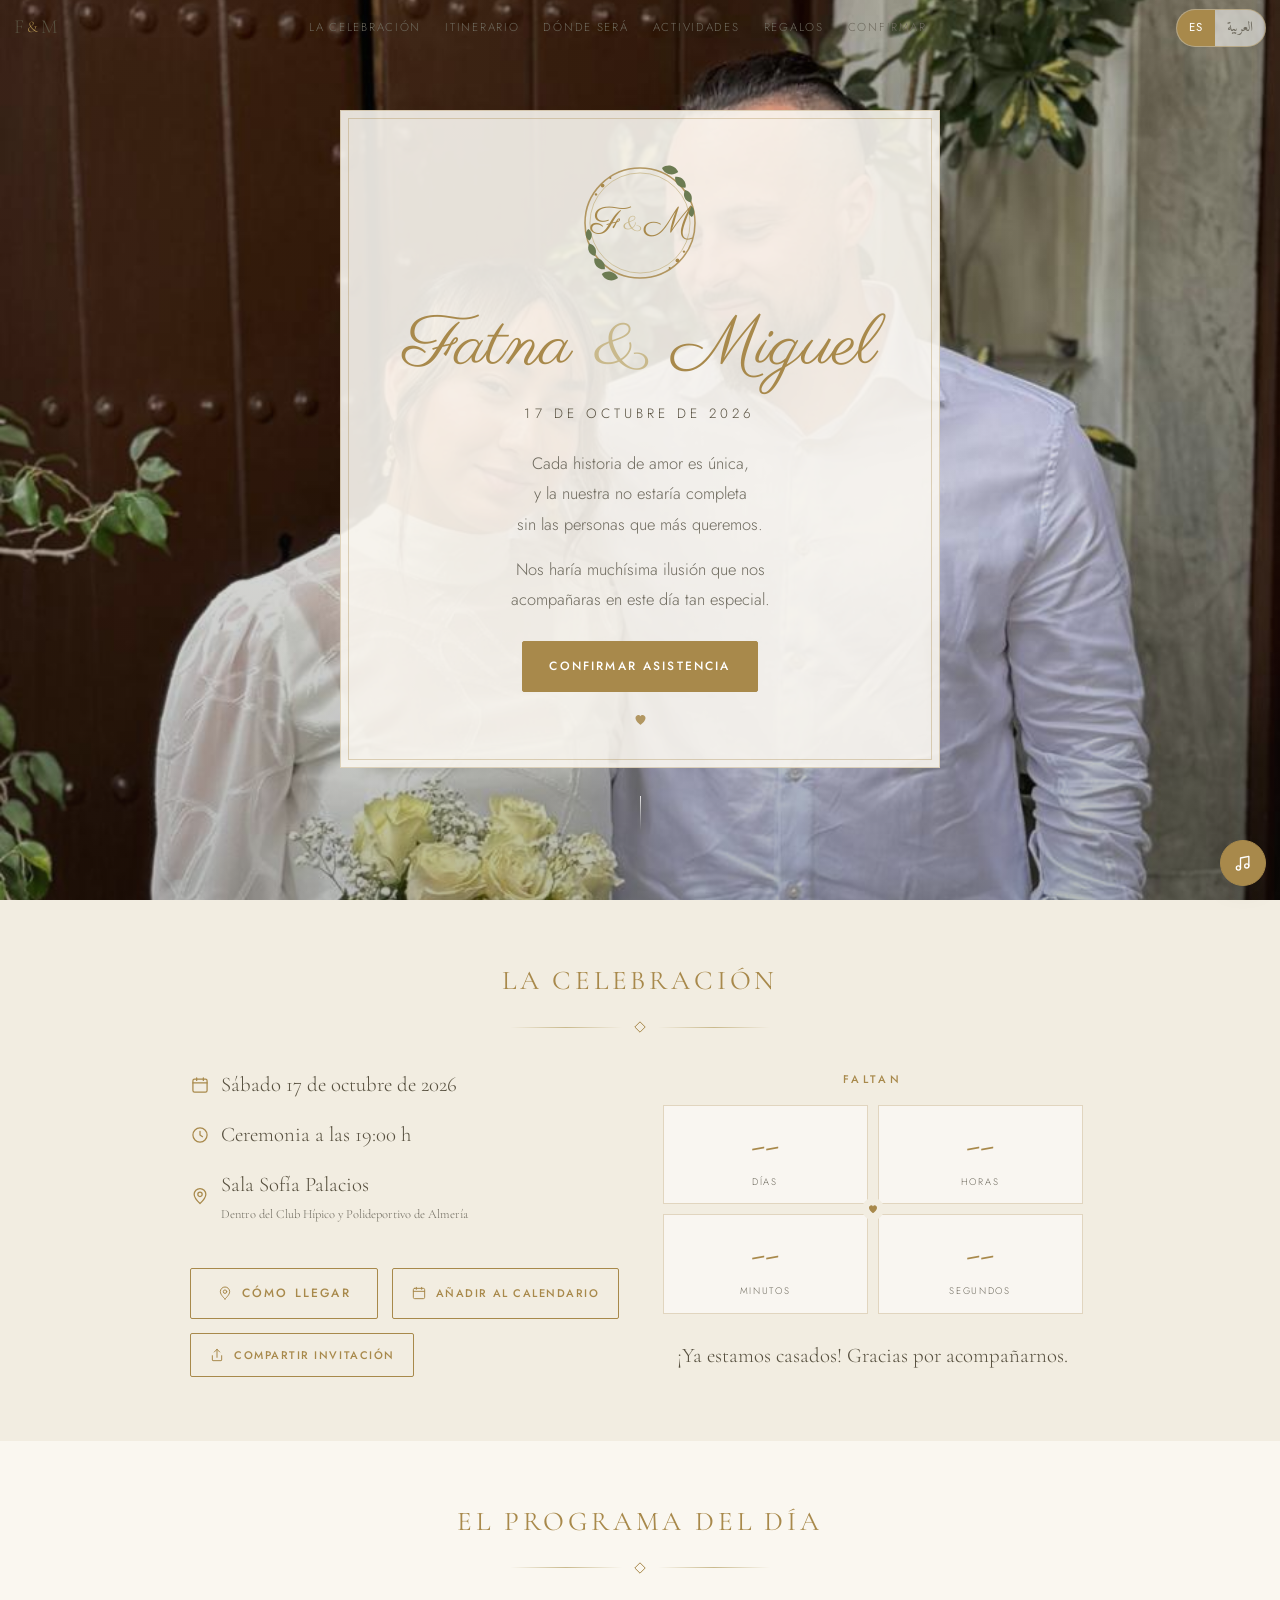
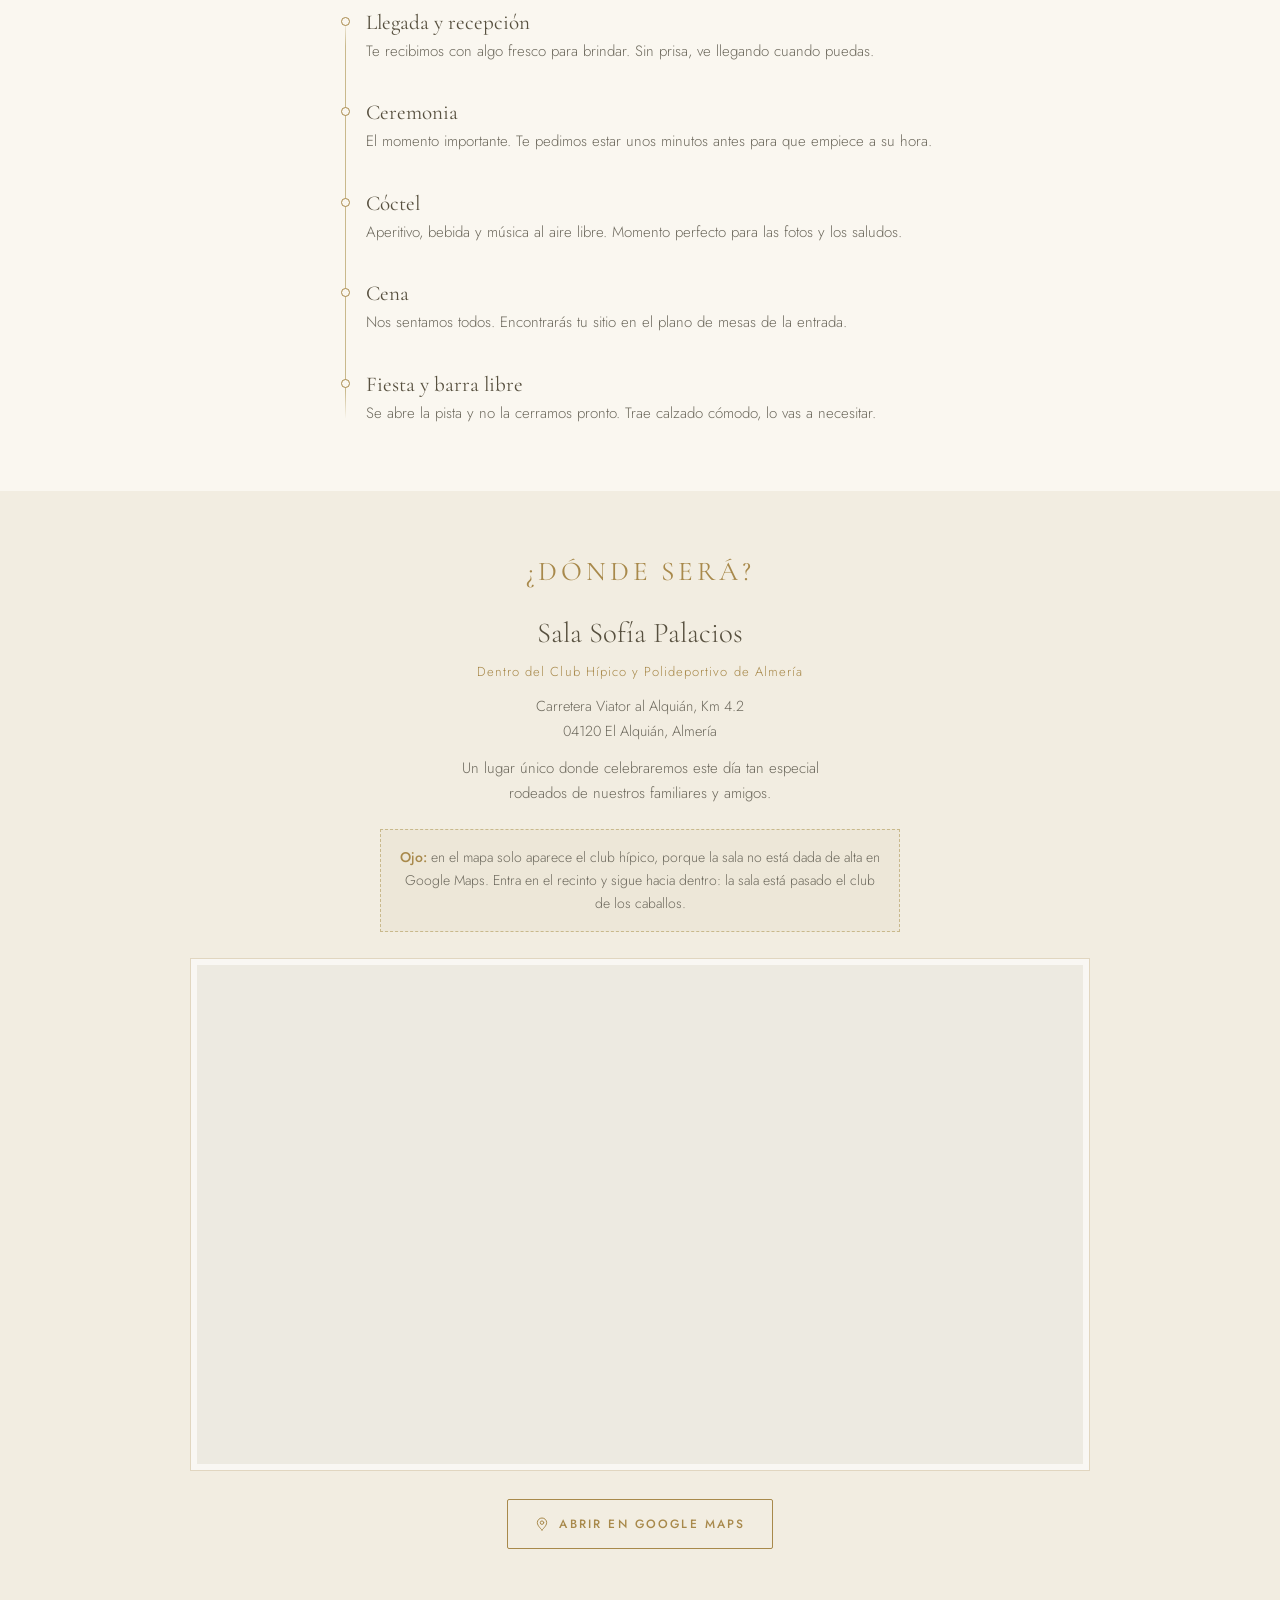
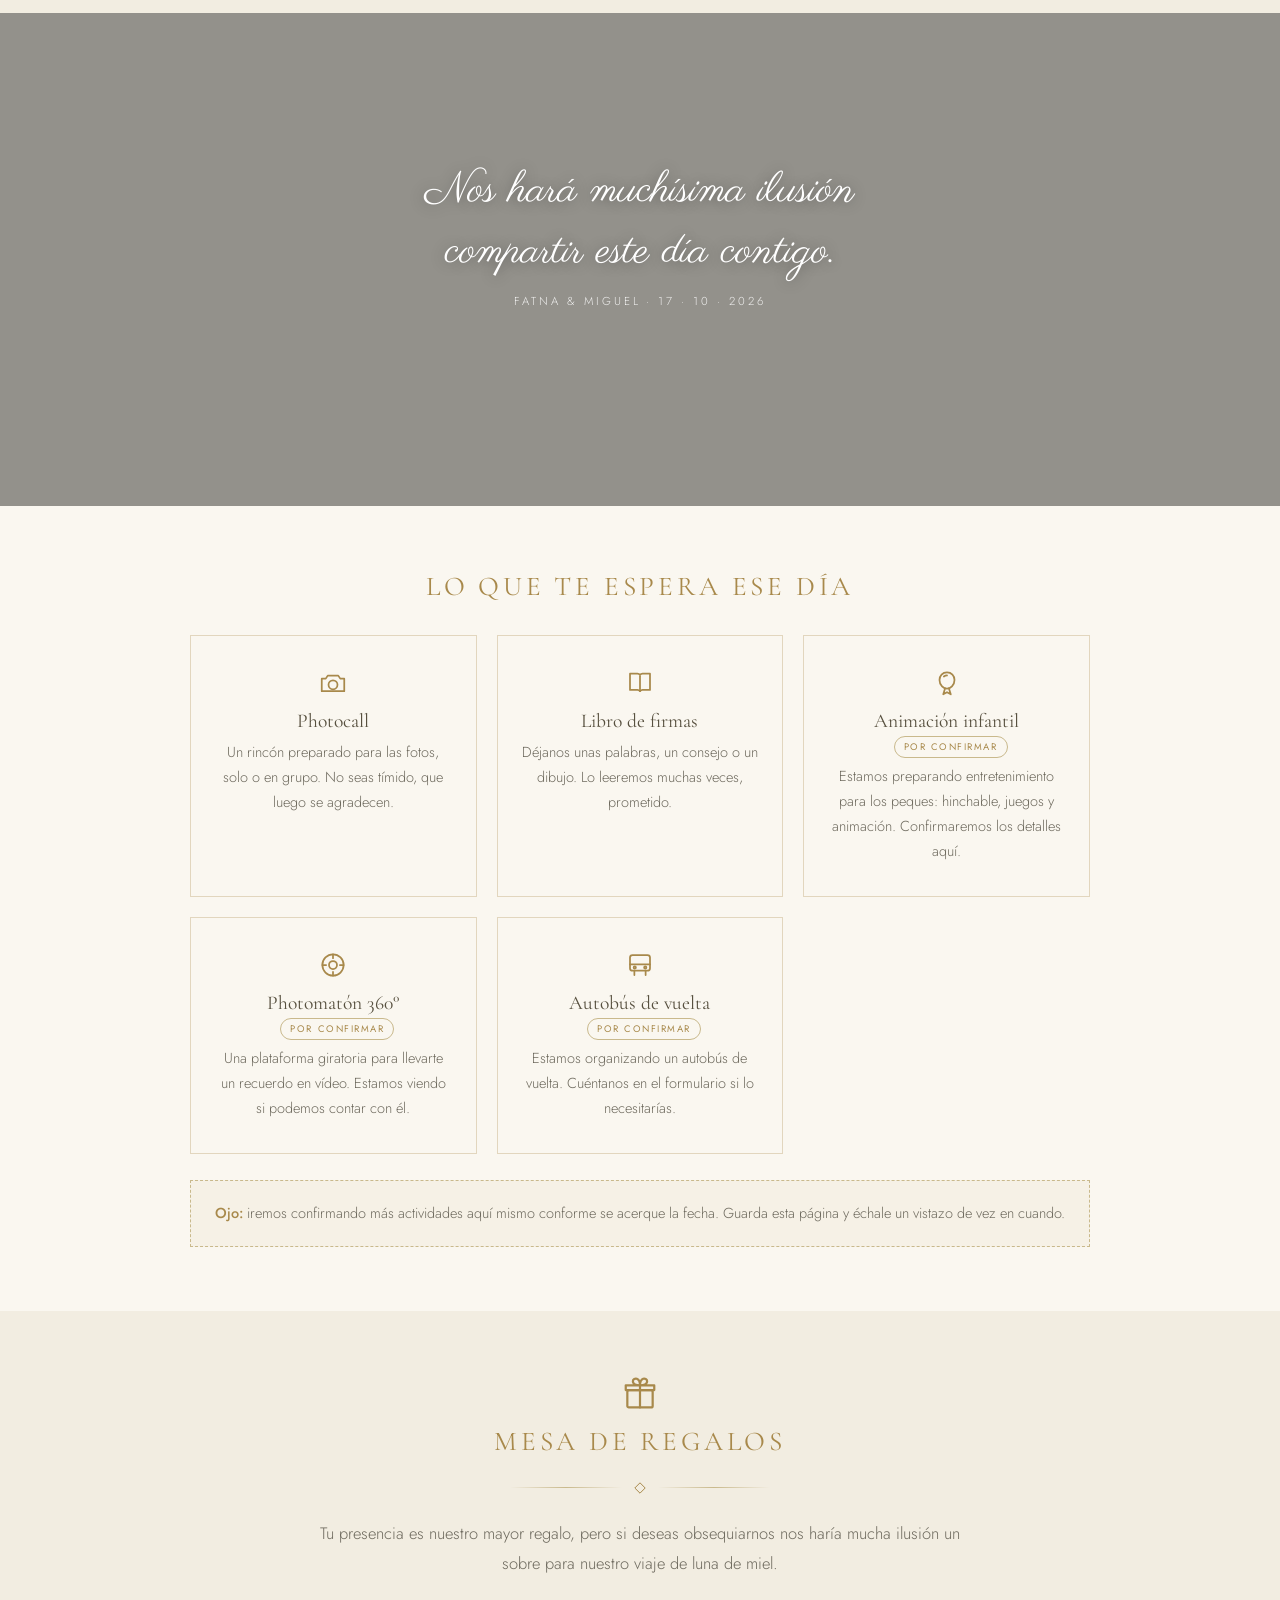
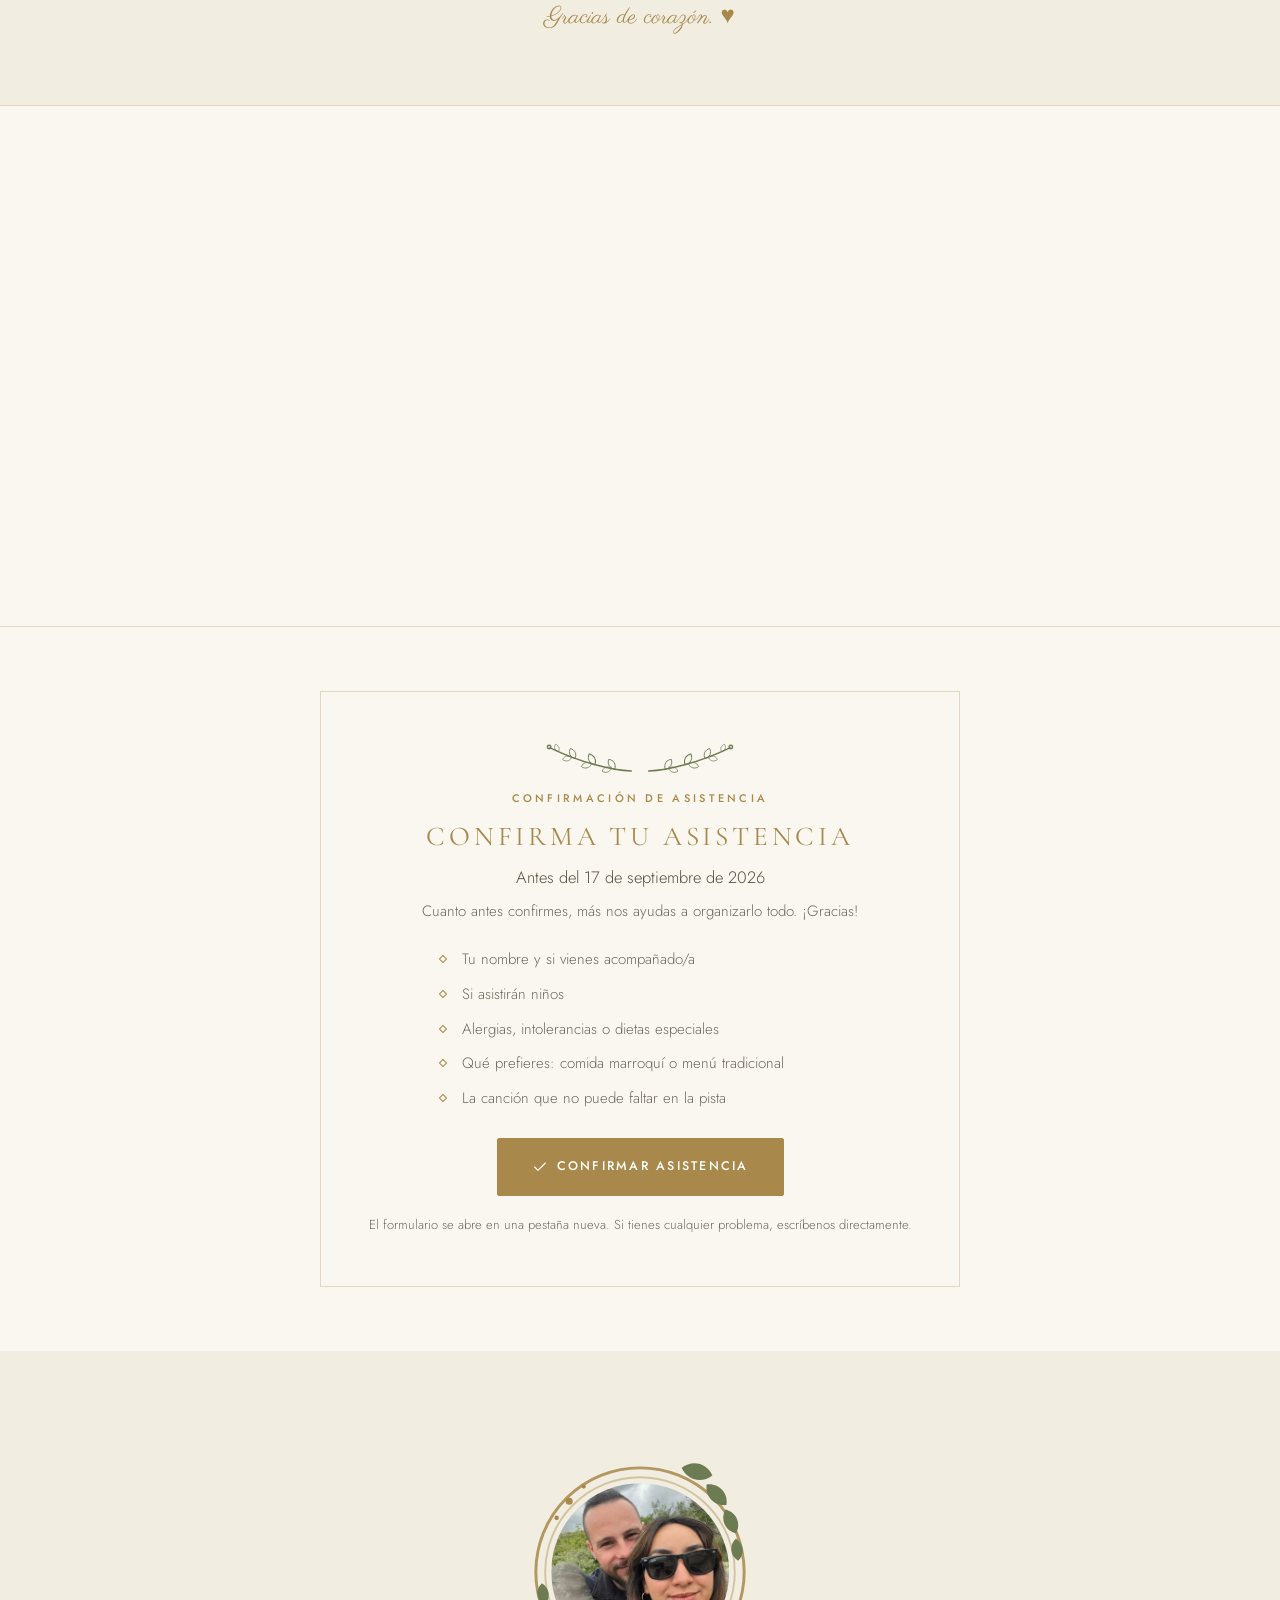
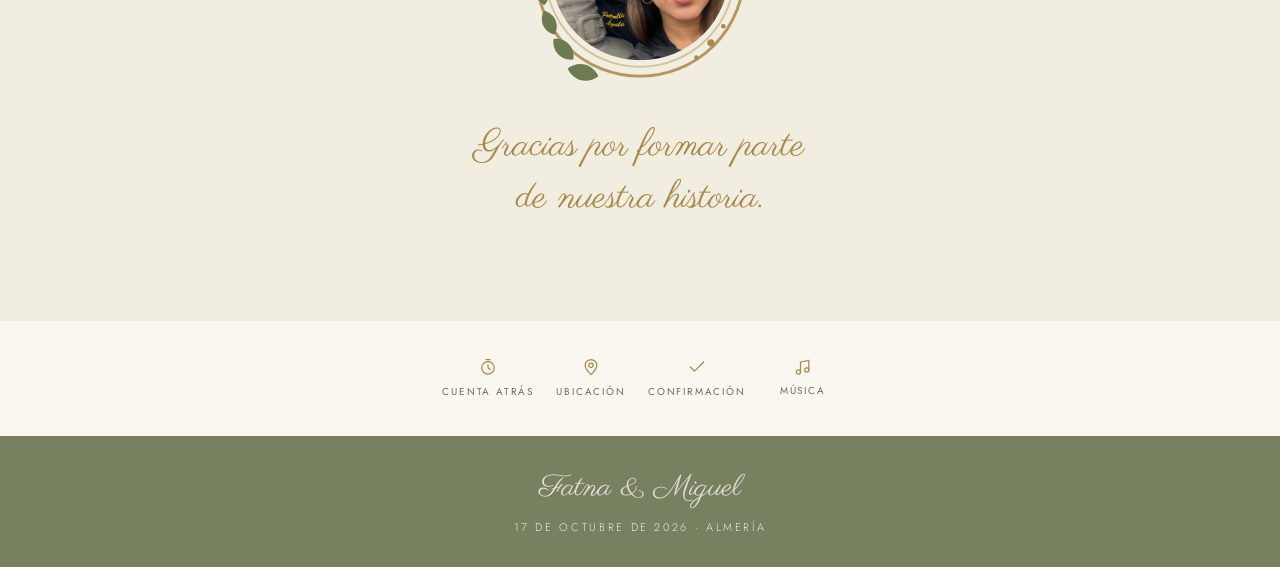
==== commit f2a0bce8: "Add files via upload" ====
--- a/index.html
+++ b/index.html
@@ -3,8 +3,8 @@
 <head>
 <meta charset="UTF-8">
 <meta name="viewport" content="width=device-width, initial-scale=1, viewport-fit=cover">
-<title>Fatna &amp; Miguel · 17 de octubre de 2027</title>
-<meta name="description" content="Invitación de la boda de Fatna y Miguel. 17 de octubre de 2027, Sala Sofía Palacios, La Mojonera, Almería.">
+<title>Fatna &amp; Miguel · 17 de octubre de 2026</title>
+<meta name="description" content="Invitación de la boda de Fatna y Miguel. 17 de octubre de 2026, Sala Sofía Palacios, El Alquián, Almería.">
 
 <meta name="theme-color" content="#FAF7F0">
 <meta name="color-scheme" content="light">
@@ -15,7 +15,7 @@
 
 <meta property="og:type" content="website">
 <meta property="og:title" content="Fatna & Miguel · Nos casamos">
-<meta property="og:description" content="17 de octubre de 2027 · Sala Sofía Palacios, La Mojonera, Almería. Toda la información de la boda aquí.">
+<meta property="og:description" content="17 de octubre de 2026 · Sala Sofía Palacios, El Alquián, Almería. Toda la información de la boda aquí.">
 <meta property="og:locale" content="es_ES">
 
 <link rel="preconnect" href="https://fonts.googleapis.com">
@@ -173,7 +173,7 @@
       <span data-ar="ميغيل">Miguel</span>
     </h1>
 
-    <p class="portada-fecha" data-ar="١٧ أكتوبر ٢٠٢٧">17 de octubre de 2027</p>
+    <p class="portada-fecha" data-ar="١٧ أكتوبر ٢٠٢٦">17 de octubre de 2026</p>
 
     <div class="texto portada-texto">
       <p data-ar="كل قصة حب فريدة،<br>وقصتنا لن تكتمل<br>بدون أقرب الناس إلى قلبنا.">Cada historia de amor es única,<br>y la nuestra no estaría completa<br>sin las personas que más queremos.</p>
@@ -209,17 +209,23 @@
           <svg viewBox="0 0 24 24" fill="none" stroke="currentColor" stroke-width="1.5" stroke-linecap="round" stroke-linejoin="round" aria-hidden="true">
             <rect x="3.5" y="5" width="17" height="15.5" rx="2"/><path d="M3.5 9.5h17M8 3.5v3M16 3.5v3"/>
           </svg>
-          <span data-ar="١٧ أكتوبر ٢٠٢٧">17 de octubre de 2027</span>
+          <span data-ar="السبت ١٧ أكتوبر ٢٠٢٦">Sábado 17 de octubre de 2026</span>
+        </p>
+        <p class="dato-linea">
+          <svg viewBox="0 0 24 24" fill="none" stroke="currentColor" stroke-width="1.5" stroke-linecap="round" stroke-linejoin="round" aria-hidden="true">
+            <circle cx="12" cy="12" r="8.5"/><path d="M12 7.5V12l3 2"/>
+          </svg>
+          <span data-ar="الساعة ٧ مساءً">Ceremonia a las 19:00 h</span>
         </p>
         <p class="dato-linea">
           <svg viewBox="0 0 24 24" fill="none" stroke="currentColor" stroke-width="1.5" stroke-linecap="round" stroke-linejoin="round" aria-hidden="true">
             <path d="M12 21s7-6.2 7-11a7 7 0 1 0-14 0c0 4.8 7 11 7 11Z"/><circle cx="12" cy="10" r="2.6"/>
           </svg>
-          <span data-ar="قاعة صوفيا بالاثيوس">Sala Sofía Palacios</span>
+          <span data-ar="قاعة صوفيا بالاثيوس<small>داخل النادي الفروسي والمركّب الرياضي بألميريا</small>">Sala Sofía Palacios<small>Dentro del Club Hípico y Polideportivo de Almería</small></span>
         </p>
 
         <div class="acciones-secundarias">
-          <a class="boton" id="btn-mapa" href="https://maps.app.goo.gl/hFBxsLLNG9jkrzfWA?g_st=ig" target="_blank" rel="noopener noreferrer">
+          <a class="boton enlace-mapa" id="btn-mapa" href="#ubicacion" target="_blank" rel="noopener noreferrer">
             <svg viewBox="0 0 24 24" fill="none" stroke="currentColor" stroke-width="1.5" stroke-linecap="round" stroke-linejoin="round" aria-hidden="true">
               <path d="M12 21s7-6.2 7-11a7 7 0 1 0-14 0c0 4.8 7 11 7 11Z"/><circle cx="12" cy="10" r="2.6"/>
             </svg>
@@ -263,7 +269,6 @@
 <section id="itinerario">
   <div class="contenedor centro">
     <h2 class="titulo animar" data-ar="برنامج اليوم">El programa del día</h2>
-    <p class="entradilla animar" data-ar="سنُحدّث المواعيد بمجرد تأكيدها.">Iremos ajustando las horas conforme se confirmen.</p>
 
     <div class="filete animar" aria-hidden="true">
       <span></span>
@@ -271,40 +276,34 @@
       <span></span>
     </div>
 
-    <!-- EDITAR HORA: sustituye cada "--:--" por la hora real y borra su etiqueta "Por confirmar" -->
     <ol class="linea-tiempo">
       <li class="animar">
-        <p class="lt-hora">--:--</p>
         <div class="lt-cuerpo">
-          <h3><span data-ar="استقبال الضيوف">Llegada y recepción</span><em class="etiqueta" data-ar="قيد التأكيد">Por confirmar</em></h3>
+          <h3><span data-ar="استقبال الضيوف">Llegada y recepción</span></h3>
           <p data-ar="نستقبلك بمشروب ترحيبي، على مهل ودون استعجال.">Te recibimos con algo fresco para brindar. Sin prisa, ve llegando cuando puedas.</p>
         </div>
       </li>
       <li class="animar">
-        <p class="lt-hora">--:--</p>
         <div class="lt-cuerpo">
-          <h3><span data-ar="مراسم الزفاف">Ceremonia</span><em class="etiqueta" data-ar="قيد التأكيد">Por confirmar</em></h3>
+          <h3><span data-ar="مراسم الزفاف">Ceremonia</span></h3>
           <p data-ar="اللحظة الأهم. نرجو الحضور قبلها بقليل حتى تبدأ في وقتها.">El momento importante. Te pedimos estar unos minutos antes para que empiece a su hora.</p>
         </div>
       </li>
       <li class="animar">
-        <p class="lt-hora">--:--</p>
         <div class="lt-cuerpo">
-          <h3><span data-ar="كوكتيل">Cóctel</span><em class="etiqueta" data-ar="قيد التأكيد">Por confirmar</em></h3>
+          <h3><span data-ar="كوكتيل">Cóctel</span></h3>
           <p data-ar="أطباق خفيفة ومشروبات وموسيقى في الهواء الطلق، ووقت للصور والتحية.">Aperitivo, bebida y música al aire libre. Momento perfecto para las fotos y los saludos.</p>
         </div>
       </li>
       <li class="animar">
-        <p class="lt-hora">--:--</p>
         <div class="lt-cuerpo">
-          <h3><span data-ar="العشاء">Cena</span><em class="etiqueta" data-ar="قيد التأكيد">Por confirmar</em></h3>
+          <h3><span data-ar="العشاء">Cena</span></h3>
           <p data-ar="نجلس معًا. ستجد اسمك على لوحة الأماكن عند المدخل.">Nos sentamos todos. Encontrarás tu sitio en el plano de mesas de la entrada.</p>
         </div>
       </li>
       <li class="animar">
-        <p class="lt-hora">--:--</p>
         <div class="lt-cuerpo">
-          <h3><span data-ar="الحفلة والمشروبات">Fiesta y barra libre</span><em class="etiqueta" data-ar="قيد التأكيد">Por confirmar</em></h3>
+          <h3><span data-ar="الحفلة والمشروبات">Fiesta y barra libre</span></h3>
           <p data-ar="نفتح حلبة الرقص ولن نغلقها مبكرًا. أحضر حذاءً مريحًا، ستحتاجه.">Se abre la pista y no la cerramos pronto. Trae calzado cómodo, lo vas a necesitar.</p>
         </div>
       </li>
@@ -321,16 +320,25 @@
 
     <div class="lugar animar retraso-1">
       <p class="lugar-nombre" data-ar="قاعة صوفيا بالاثيوس">Sala Sofía Palacios</p>
-      <p class="lugar-dir" data-ar="طريق لا موخونيرا، ٥٠<br>٠٤٧٤٥ لا موخونيرا، ألميريا">Camino de la Mojonera, 50<br>04745 La Mojonera, Almería</p>
+      <p class="lugar-club" data-ar="داخل النادي الفروسي والمركّب الرياضي بألميريا">Dentro del Club Hípico y Polideportivo de Almería</p>
+      <p class="lugar-dir" data-ar="طريق فياطور نحو الألكيان، كم ٤٫٢<br>٠٤١٢٠ الألكيان، ألميريا">Carretera Viator al Alquián, Km 4.2<br>04120 El Alquián, Almería</p>
       <p class="lugar-desc" data-ar="مكان مميّز سنحتفل فيه بهذا اليوم<br>محاطين بأهلنا وأصدقائنا.">Un lugar único donde celebraremos este día tan especial<br>rodeados de nuestros familiares y amigos.</p>
     </div>
 
-    <!-- El mapa no se descarga hasta que se acerca a la pantalla, para no gastar
-         datos móviles de quien solo abre la invitación a mirar la fecha. -->
+    <!-- Sin esta nota la gente se queda en la entrada: en el mapa solo
+         aparece el club hípico, y la sala está más adentro del recinto. -->
+    <p class="lugar-aviso animar retraso-1" data-ar="<strong>ملاحظة:</strong> في الخرائط يظهر النادي الفروسي فقط، لأن القاعة ليست مسجّلة فيها. ادخل إلى الحرم وتابع إلى الداخل: القاعة بعد النادي الفروسي.">
+      <strong>Ojo:</strong> en el mapa solo aparece el club hípico, porque la sala
+      no está dada de alta en Google Maps. Entra en el recinto y sigue hacia
+      dentro: la sala está pasado el club de los caballos.
+    </p>
+
+    <!-- El mapa se monta desde CONFIG y no se descarga hasta que se acerca
+         a la pantalla, para no gastar datos móviles de quien solo abre la
+         invitación a mirar la fecha. -->
     <div class="mapa animar retraso-1" id="mapa">
       <iframe
-        title="Mapa de la Sala Sofía Palacios"
-        data-src="https://www.google.com/maps?q=Sala%20Sof%C3%ADa%20Palacios%2C%20Camino%20de%20la%20Mojonera%2050%2C%2004745%20La%20Mojonera%2C%20Almer%C3%ADa&amp;hl=es&amp;z=16&amp;output=embed"
+        title="Mapa del Club Hípico y Polideportivo de Almería, donde está la Sala Sofía Palacios"
         loading="lazy"
         referrerpolicy="no-referrer-when-downgrade"
         allowfullscreen></iframe>
@@ -338,7 +346,7 @@
     </div>
 
     <div class="animar retraso-2 acciones-secundarias">
-      <a class="boton" href="https://maps.app.goo.gl/hFBxsLLNG9jkrzfWA?g_st=ig" target="_blank" rel="noopener noreferrer">
+      <a class="boton enlace-mapa" href="#ubicacion" target="_blank" rel="noopener noreferrer">
         <svg viewBox="0 0 24 24" fill="none" stroke="currentColor" stroke-width="1.5" stroke-linecap="round" stroke-linejoin="round" aria-hidden="true">
           <path d="M12 21s7-6.2 7-11a7 7 0 1 0-14 0c0 4.8 7 11 7 11Z"/><circle cx="12" cy="10" r="2.6"/>
         </svg>
@@ -358,12 +366,13 @@
 <section class="parallax" id="parallax">
   <div class="parallax-velo"></div>
   <div class="contenedor centro parallax-contenido">
-    <div class="ramitas animar" aria-hidden="true">
+    <p class="parallax-frase animar" data-ar="سيسعدنا كثيرًا<br>أن نتقاسم معك هذا اليوم.">Nos hará muchísima ilusión<br>compartir este día contigo.</p>
+    <p class="parallax-firma animar retraso-1" data-ar="فاطنة وميغيل · ١٧ · ١٠ · ٢٠٢٦">Fatna &amp; Miguel · 17 · 10 · 2026</p>
+    <!-- Las ramitas van debajo del texto: arriba caían sobre las caras -->
+    <div class="ramitas animar retraso-2" aria-hidden="true">
       <svg class="ramita espejo" viewBox="0 0 106 40"><use href="#ramita"/></svg>
       <svg class="ramita" viewBox="0 0 106 40"><use href="#ramita"/></svg>
     </div>
-    <p class="parallax-frase animar retraso-1" data-ar="سيسعدنا كثيرًا<br>أن نتقاسم معك هذا اليوم.">Nos hará muchísima ilusión<br>compartir este día contigo.</p>
-    <p class="parallax-firma animar retraso-2" data-ar="فاطنة وميغيل · ١٧ · ١٠ · ٢٠٢٧">Fatna &amp; Miguel · 17 · 10 · 2027</p>
   </div>
 </section>
 
@@ -453,22 +462,11 @@
     </div>
 
     <div class="texto animar retraso-1">
-      <p data-ar="حضورك هو أجمل هدية، ولا نحتاج حقًا إلى شيء آخر.">Tu presencia es nuestro mayor regalo, y de verdad que no hace falta nada más.</p>
-      <p data-ar="لكن إن أردت أن تهدينا شيئًا، سيسعدنا كثيرًا ظرف يساعدنا في شهر العسل. ستكون أول مغامرة كبيرة لنا كزوجين، ومعرفة أنك ساهمت فيها ستجعلنا نتذكّرك في كل ركن من الرحلة.">Pero si deseas obsequiarnos algo, nos haría muchísima ilusión un sobre
-      para ayudarnos con nuestro viaje de novios. Será nuestra primera gran
-      aventura como casados, y saber que has puesto tu granito nos hará
-      recordarte en cada rincón del viaje.</p>
+      <p data-ar="حضورك هو أجمل هدية، لكن إن أردت أن تهدينا شيئًا، سيسعدنا كثيرًا ظرف يساعدنا في رحلة شهر العسل.">Tu presencia es nuestro mayor regalo, pero si deseas obsequiarnos
+      nos haría mucha ilusión un sobre para nuestro viaje de luna de miel.</p>
       <p class="regalos-gracias" data-ar="شكرًا من القلب. ♥">Gracias de corazón. ♥</p>
     </div>
 
-    <!-- EDITAR: cuando se decida cómo se recogen los sobres (número de
-         cuenta, o sobre físico el día de la boda), sustituid el texto
-         de este bloque y borrad la etiqueta "Por confirmar". -->
-    <div class="aviso animar retraso-2" data-ar="<em class=&quot;etiqueta&quot;>قيد التأكيد</em><br>سننشر هنا التفاصيل قريبًا: رقم الحساب أو تسليم الظرف يوم الزفاف نفسه.">
-      <em class="etiqueta">Por confirmar</em><br>
-      Muy pronto publicaremos aquí los detalles: número de cuenta
-      o entrega del sobre el mismo día de la boda.
-    </div>
   </div>
 </section>
 
@@ -495,9 +493,7 @@
 
       <p class="antetitulo" data-ar="تأكيد الحضور">Confirmación de asistencia</p>
       <h2 class="titulo" data-ar="أكّد حضورك">Confirma tu asistencia</h2>
-      <!-- EDITAR: cuando se decida la fecha límite, sustituid esta línea
-           por la fecha real (p. ej. "antes del 17 de agosto de 2027") -->
-      <p class="rsvp-fecha"><em class="etiqueta" data-ar="الموعد النهائي قيد التأكيد">Fecha límite por confirmar</em></p>
+      <p class="rsvp-fecha" data-ar="قبل ١٧ شتنبر ٢٠٢٦">Antes del 17 de septiembre de 2026</p>
       <p class="entradilla" data-ar="كلما أكّدت مبكرًا، ساعدتنا أكثر في التنظيم. شكرًا لك!">Cuanto antes confirmes, más nos ayudas a organizarlo todo. ¡Gracias!</p>
 
       <ul class="rsvp-lista">
@@ -571,7 +567,7 @@
 
   <div class="pie-banda">
     <p class="pie-nombres"><span data-ar="فاطنة">Fatna</span> <span data-ar="و">&amp;</span> <span data-ar="ميغيل">Miguel</span></p>
-    <p class="pie-fecha" data-ar="١٧ أكتوبر ٢٠٢٧ · ألميريا">17 de octubre de 2027 · Almería</p>
+    <p class="pie-fecha" data-ar="١٧ أكتوبر ٢٠٢٦ · ألميريا">17 de octubre de 2026 · Almería</p>
   </div>
 </footer>
 
--- a/styles.css
+++ b/styles.css
@@ -180,7 +180,7 @@
 .corona-letras{
   position:absolute;inset:0;
   display:flex;align-items:center;justify-content:center;
-  font-family:var(--serif);font-size:2rem;letter-spacing:.06em;
+  font-family:var(--script);font-size:2.3rem;letter-spacing:0;
   color:var(--dorado);
 }
 .corona-letras i{font-style:normal;font-size:.62em;margin:0 3px;color:var(--dorado-suave)}
@@ -416,12 +416,20 @@
   border:1px solid rgba(168,137,75,.35);pointer-events:none;
 }
 
+/* Los nombres van en la manuscrita, la misma del cierre y del pie.
+   Ojo: con esta letra no se usan ni versalitas ni espaciado entre
+   caracteres (rompen los enlaces entre trazos), y hay que subir el
+   cuerpo porque una manuscrita "mide" menos que una romana. */
 .portada-nombres{
-  font-family:var(--serif);font-size:2.15rem;font-weight:400;
-  letter-spacing:.18em;text-transform:uppercase;
-  color:var(--dorado);line-height:1.25;margin:6px 0 10px;
-}
-.portada-nombres .amp{letter-spacing:0}
+  font-family:var(--script);font-weight:400;
+  /* Cuerpo fluido: "Fatna & Miguel" tiene que caber siempre en una
+     línea. Partido por la mitad una manuscrita queda fatal, y en
+     móviles de 360-390px se partía. */
+  font-size:clamp(2rem, 10vw, 3rem);
+  letter-spacing:0;text-transform:none;
+  color:var(--dorado);line-height:1.15;margin:10px 0 14px;
+}
+.portada-nombres .amp{color:var(--dorado-suave)}
 
 .portada-fecha{
   font-size:12px;letter-spacing:.3em;text-transform:uppercase;
@@ -450,14 +458,14 @@
 @media (min-width:600px){
   .portada-marco{padding:46px 40px 40px}
   .corona-monograma{width:132px}
-  .portada-nombres{font-size:3rem}
+  .portada-nombres{font-size:4rem}
   .portada-fecha{font-size:13.5px}
   .portada-texto{font-size:16.5px}
   .floral{width:210px}
   .ramita{width:110px}
 }
 @media (min-width:900px){
-  .portada-nombres{font-size:3.4rem}
+  .portada-nombres{font-size:4.4rem}
   .floral{width:250px}
 }
 
@@ -518,36 +526,29 @@
   position:relative;margin-top:36px;text-align:start;
   padding-inline-start:26px;
 }
+/* inset-inline-start, no left: con la página en árabe la línea y los
+   puntos tienen que saltar al otro lado */
 .linea-tiempo::before{
-  content:'';position:absolute;top:8px;bottom:8px;left:5px;width:1px;
+  content:'';position:absolute;top:8px;bottom:8px;inset-inline-start:5px;width:1px;
   background:linear-gradient(to bottom,transparent,var(--dorado-suave) 7%,var(--dorado-suave) 93%,transparent);
 }
 .linea-tiempo li{position:relative;padding-bottom:30px}
 .linea-tiempo li:last-child{padding-bottom:0}
 .linea-tiempo li::before{
-  content:'';position:absolute;left:-25.5px;top:7px;
+  content:'';position:absolute;inset-inline-start:-25.5px;top:7px;
   width:9px;height:9px;border-radius:50%;
   background:var(--marfil);border:1.5px solid var(--dorado);
 }
 .crema .linea-tiempo li::before{background:var(--crema)}
 
-.lt-hora{
-  font-family:var(--serif);font-size:1.35rem;color:var(--dorado);
-  line-height:1.1;margin:0 0 3px;letter-spacing:.03em;
-  font-variant-numeric:lining-nums tabular-nums;
-  font-feature-settings:'lnum' 1,'tnum' 1;
-}
 .lt-cuerpo h3{font-size:1.22rem;color:var(--tinta);margin:0 0 3px}
 .lt-cuerpo p{color:var(--texto-2);font-size:14.5px;margin:0}
 
+/* Sin horas, el programa es una sola columna: los momentos van
+   encadenados por la línea dorada, en el orden en que pasarán. */
 @media (min-width:760px){
-  .linea-tiempo{padding-inline-start:0;max-width:740px;margin-inline:auto}
-  .linea-tiempo::before{left:126px}
-  .linea-tiempo li{
-    display:grid;grid-template-columns:126px 1fr;column-gap:42px;padding-bottom:38px;
-  }
-  .linea-tiempo li::before{left:121.5px;top:10px}
-  .lt-hora{text-align:end;font-size:1.5rem;margin:0}
+  .linea-tiempo{max-width:600px;margin-inline:auto}
+  .linea-tiempo li{padding-bottom:36px}
   .lt-cuerpo h3{font-size:1.32rem}
   .lt-cuerpo p{font-size:15px}
 }
@@ -555,7 +556,18 @@
 
 /* ============ 8. DÓNDE SERÁ ============ */
 .lugar{margin-top:20px}
-.lugar-nombre{font-family:var(--serif);font-size:1.5rem;color:var(--tinta);margin:0 0 6px}
+.lugar-nombre{font-family:var(--serif);font-size:1.5rem;color:var(--tinta);margin:0 0 4px}
+.lugar-club{color:var(--dorado);font-size:13px;letter-spacing:.08em;margin:0 0 10px}
+
+/* Aviso de "sigue hacia dentro": el mapa solo enseña el club hípico */
+.lugar-aviso{
+  max-width:520px;margin:22px auto 0;padding:16px 18px;
+  border:1px dashed var(--dorado-suave);background:rgba(198,180,138,.1);
+  color:var(--texto-2);font-size:14px;line-height:1.65;
+}
+.lugar-aviso strong{color:var(--dorado)}
+/* El paréntesis del club, en la ficha de "La celebración" */
+.dato-linea small{display:block;font-size:12.5px;color:var(--texto-2);margin-top:2px}
 .lugar-dir{color:var(--texto-2);font-size:14.5px;margin:0 0 12px}
 .lugar-desc{color:var(--texto-2);font-size:15px;margin:0}
 
@@ -602,6 +614,8 @@
   font-size:11.5px;letter-spacing:.26em;text-transform:uppercase;
   color:var(--texto-2);margin:0;
 }
+/* Las ramitas cierran el bloque por abajo, no lo abren por arriba */
+.parallax-contenido .ramitas{margin:22px 0 0}
 
 /* Con la foto cargada: capa oscura encima y texto en blanco */
 .parallax.con-foto{background-image:var(--foto-parallax)}
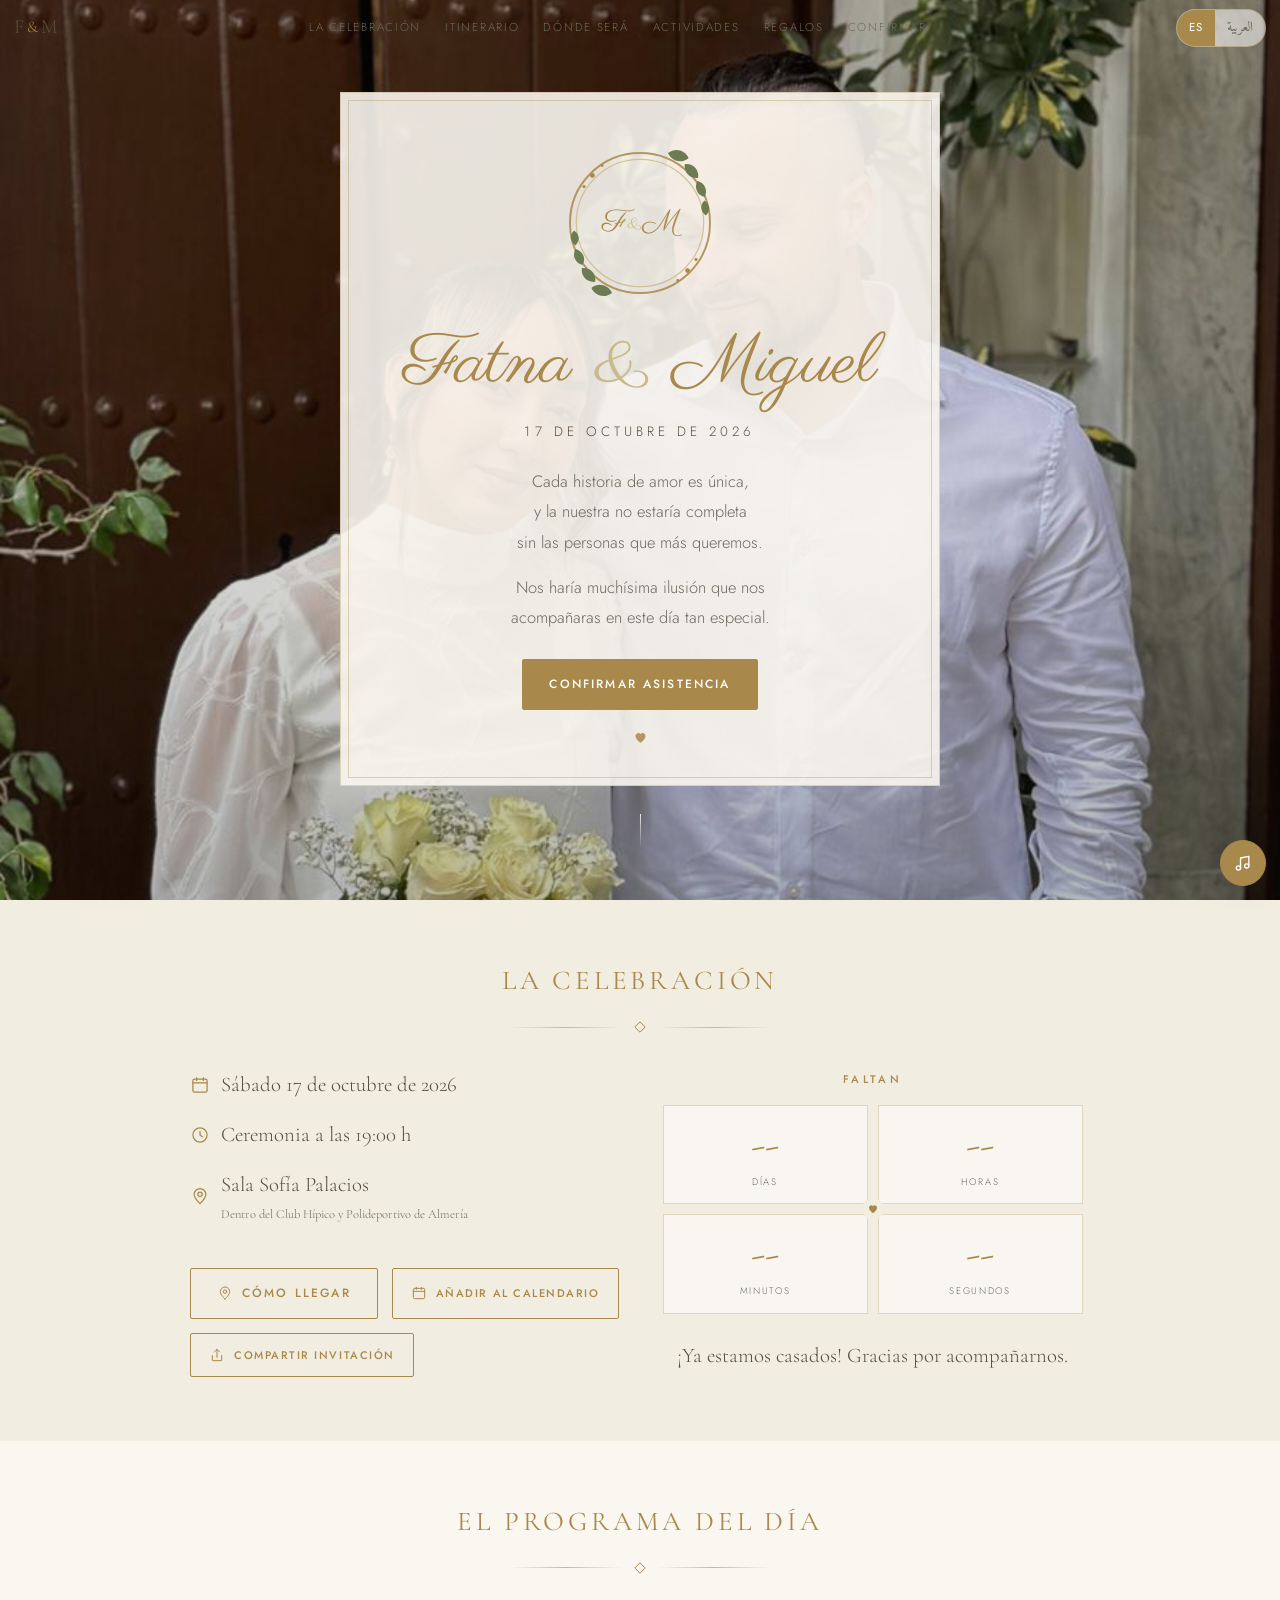
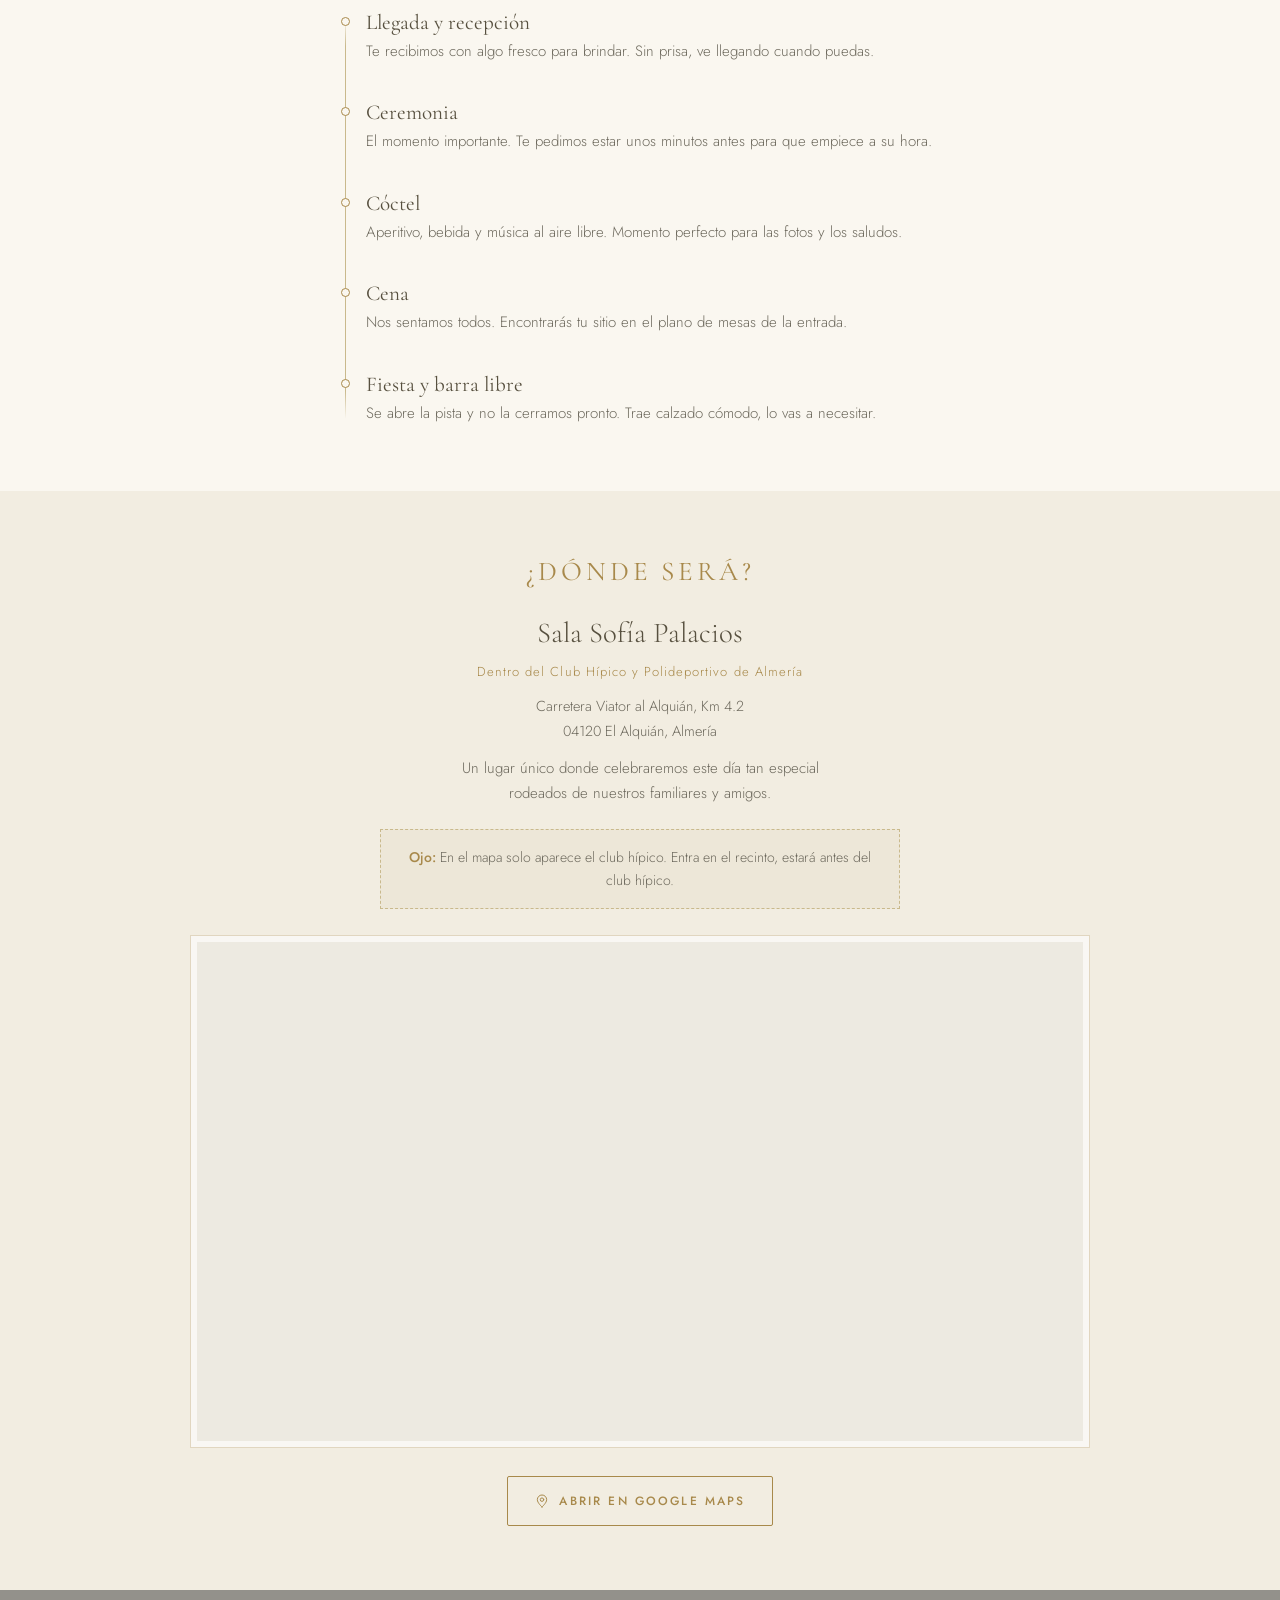
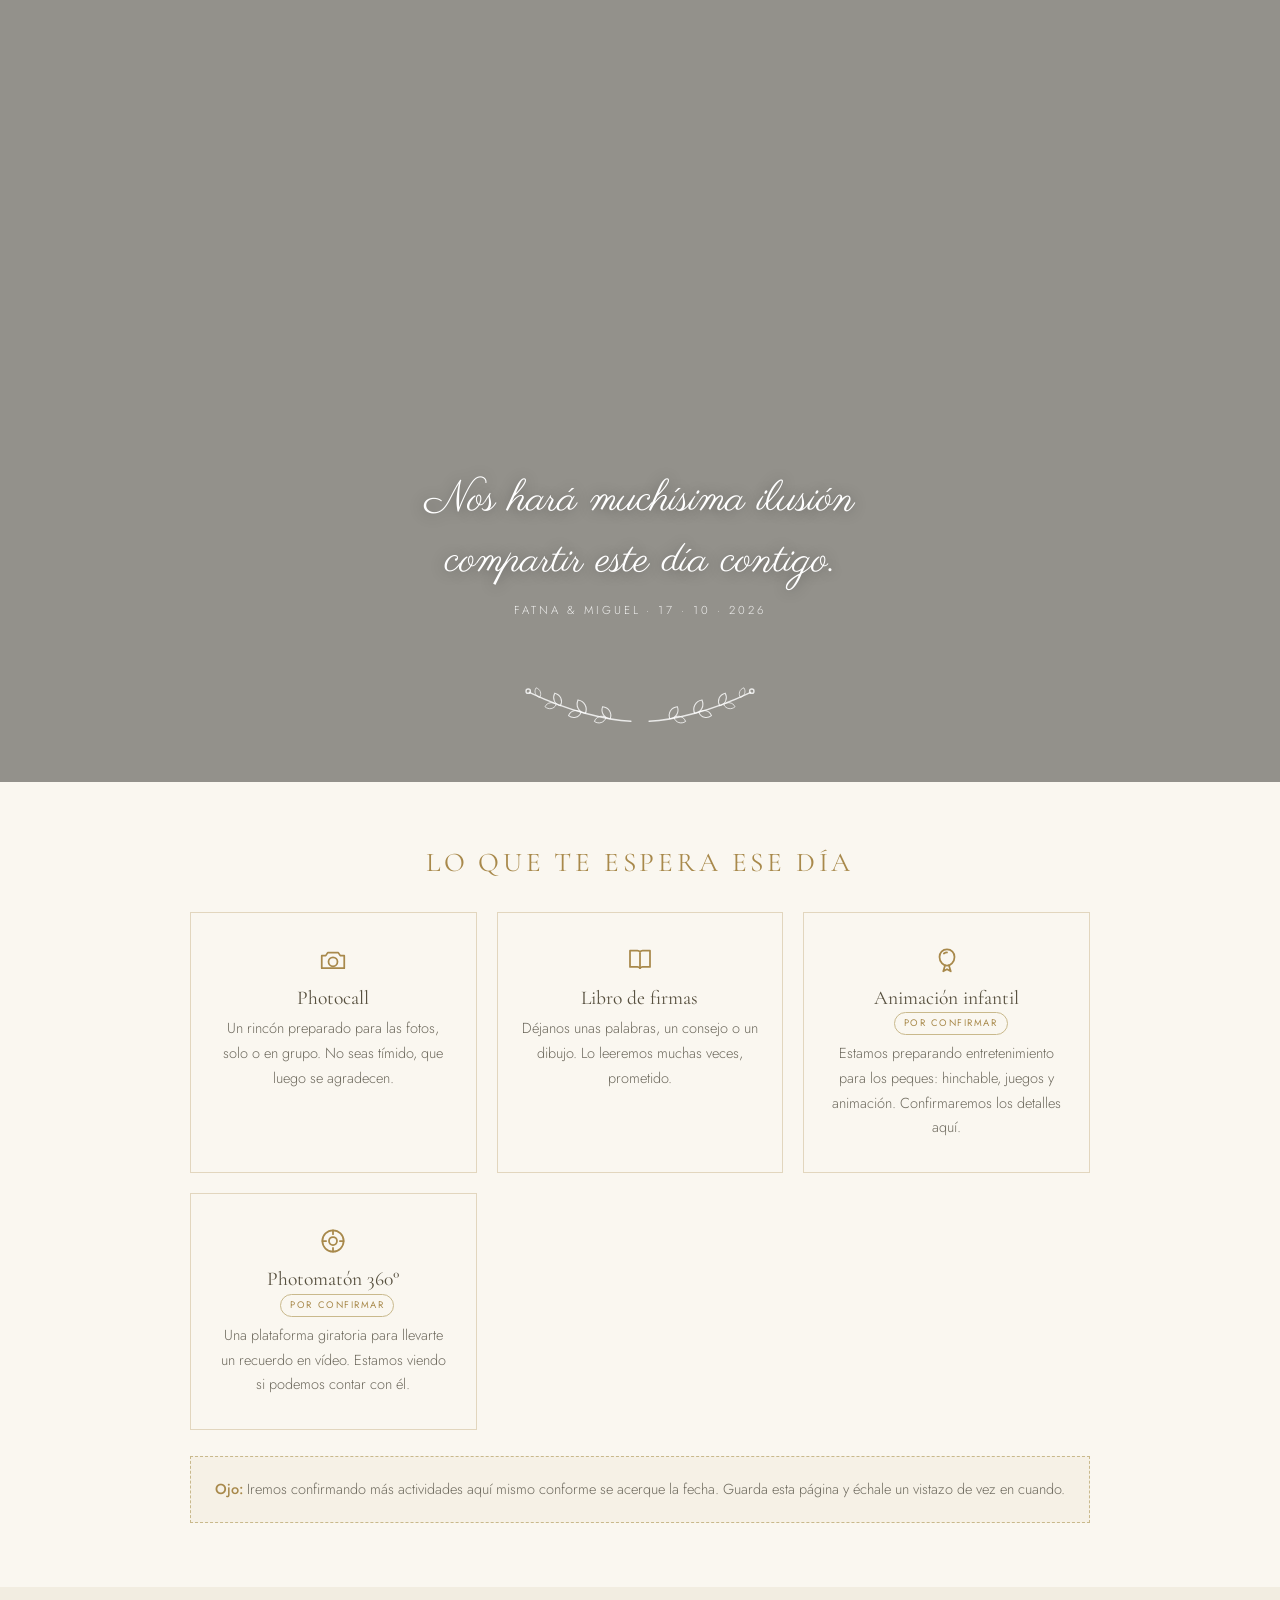
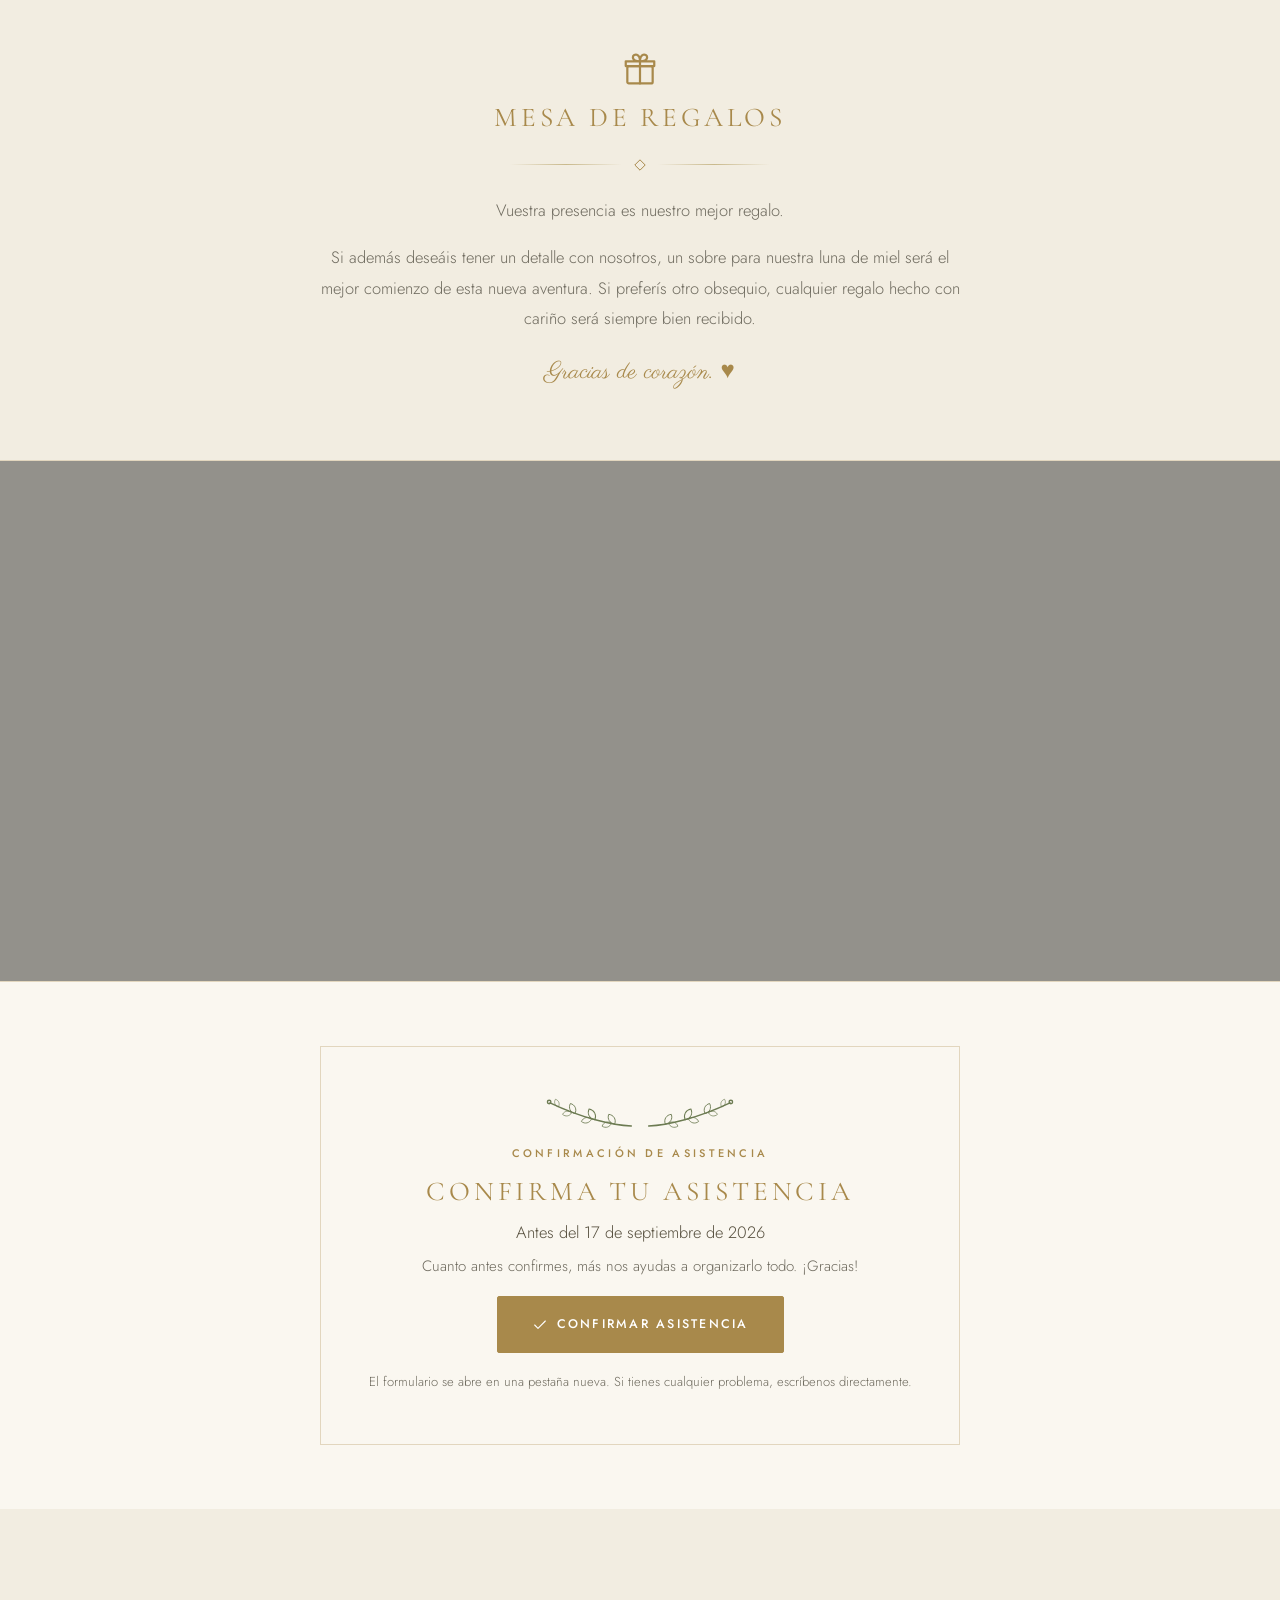
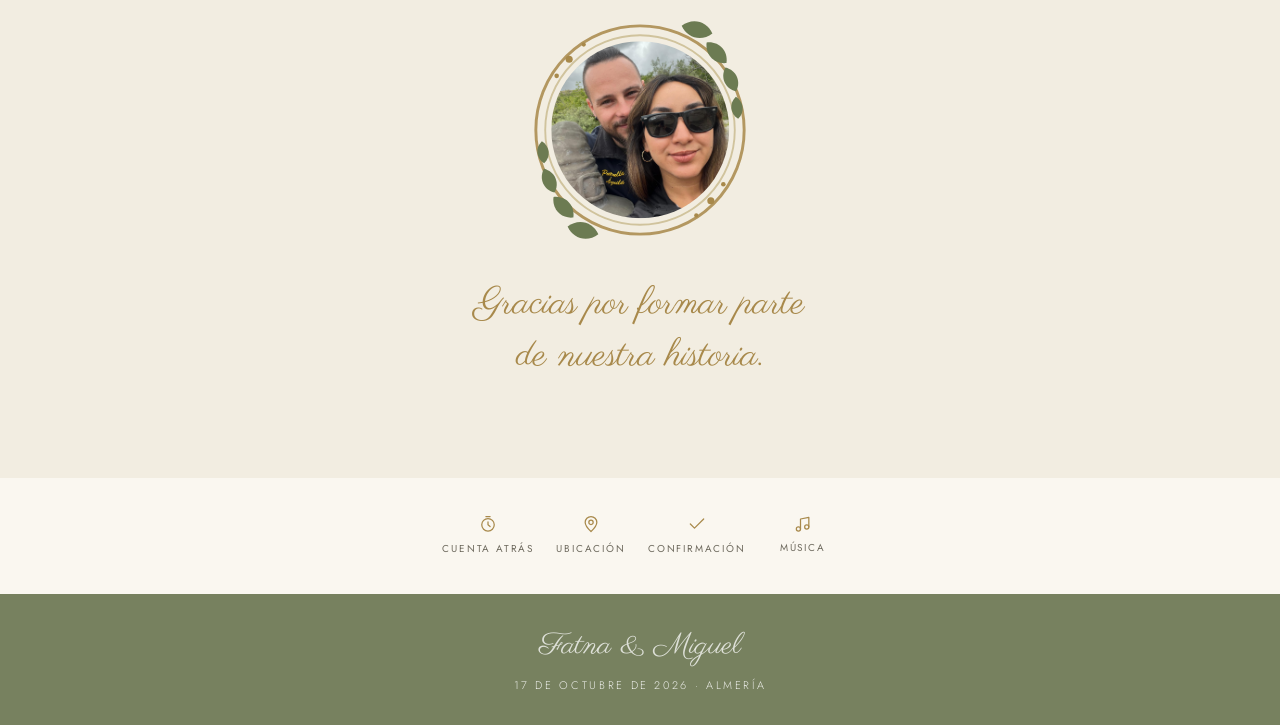
==== commit 843ec6a3: "Add files via upload" ====
--- a/index.html
+++ b/index.html
@@ -327,10 +327,9 @@
 
     <!-- Sin esta nota la gente se queda en la entrada: en el mapa solo
          aparece el club hípico, y la sala está más adentro del recinto. -->
-    <p class="lugar-aviso animar retraso-1" data-ar="<strong>ملاحظة:</strong> في الخرائط يظهر النادي الفروسي فقط، لأن القاعة ليست مسجّلة فيها. ادخل إلى الحرم وتابع إلى الداخل: القاعة بعد النادي الفروسي.">
-      <strong>Ojo:</strong> en el mapa solo aparece el club hípico, porque la sala
-      no está dada de alta en Google Maps. Entra en el recinto y sigue hacia
-      dentro: la sala está pasado el club de los caballos.
+    <p class="lugar-aviso animar retraso-1" data-ar="<strong>ملاحظة:</strong> في الخرائط يظهر النادي الفروسي فقط. ادخل إلى الحرم؛ القاعة قبل النادي الفروسي.">
+      <strong>Ojo:</strong> En el mapa solo aparece el club hípico.
+      Entra en el recinto, estará antes del club hípico.
     </p>
 
     <!-- El mapa se monta desde CONFIG y no se descarga hasta que se acerca
@@ -424,19 +423,10 @@
         <p data-ar="منصّة دوّارة تأخذ منها ذكرى بالفيديو. ما زلنا نرى إن كان بإمكاننا توفيرها.">Una plataforma giratoria para llevarte un recuerdo en vídeo. Estamos viendo si podemos contar con él.</p>
       </li>
 
-      <li class="tarjeta animar retraso-2">
-        <span class="tarjeta-icono" aria-hidden="true">
-          <svg viewBox="0 0 24 24" fill="none" stroke="currentColor" stroke-width="1.4" stroke-linecap="round" stroke-linejoin="round">
-            <rect x="4" y="4" width="16" height="12.5" rx="2"/><path d="M4 11.5h16M7.5 20v-3.5M16.5 20v-3.5"/><circle cx="7.8" cy="14" r=".9"/><circle cx="16.2" cy="14" r=".9"/>
-          </svg>
-        </span>
-        <h3><span data-ar="حافلة العودة">Autobús de vuelta</span><em class="etiqueta" data-ar="قيد التأكيد">Por confirmar</em></h3>
-        <p data-ar="ندرس توفير حافلة للعودة. أخبرنا في الاستمارة إن كنت ستحتاجها.">Estamos organizando un autobús de vuelta. Cuéntanos en el formulario si lo necesitarías.</p>
-      </li>
     </ul>
 
     <p class="aviso animar retraso-2" data-ar="<strong>ملاحظة:</strong> سنؤكّد المزيد من الأنشطة هنا نفسه كلما اقترب الموعد. احتفظ بهذه الصفحة وعُد إليها من حين لآخر.">
-      <strong>Ojo:</strong> iremos confirmando más actividades aquí mismo conforme se acerque la fecha.
+      <strong>Ojo:</strong> Iremos confirmando más actividades aquí mismo conforme se acerque la fecha.
       Guarda esta página y échale un vistazo de vez en cuando.
     </p>
   </div>
@@ -462,8 +452,10 @@
     </div>
 
     <div class="texto animar retraso-1">
-      <p data-ar="حضورك هو أجمل هدية، لكن إن أردت أن تهدينا شيئًا، سيسعدنا كثيرًا ظرف يساعدنا في رحلة شهر العسل.">Tu presencia es nuestro mayor regalo, pero si deseas obsequiarnos
-      nos haría mucha ilusión un sobre para nuestro viaje de luna de miel.</p>
+      <p data-ar="حضوركم هو أجمل هدية لنا.">Vuestra presencia es nuestro mejor regalo.</p>
+      <p data-ar="وإن أردتم أن تهدونا شيئًا، فظرفٌ يساعدنا في شهر العسل سيكون أجمل بداية لهذه المغامرة الجديدة. وإن فضّلتم هدية أخرى، فكل هدية تُقدَّم بمحبة ستكون موضع ترحيب دائمًا.">Si además deseáis tener un detalle con nosotros, un sobre para nuestra
+      luna de miel será el mejor comienzo de esta nueva aventura. Si preferís
+      otro obsequio, cualquier regalo hecho con cariño será siempre bien recibido.</p>
       <p class="regalos-gracias" data-ar="شكرًا من القلب. ♥">Gracias de corazón. ♥</p>
     </div>
 
@@ -495,14 +487,6 @@
       <h2 class="titulo" data-ar="أكّد حضورك">Confirma tu asistencia</h2>
       <p class="rsvp-fecha" data-ar="قبل ١٧ شتنبر ٢٠٢٦">Antes del 17 de septiembre de 2026</p>
       <p class="entradilla" data-ar="كلما أكّدت مبكرًا، ساعدتنا أكثر في التنظيم. شكرًا لك!">Cuanto antes confirmes, más nos ayudas a organizarlo todo. ¡Gracias!</p>
-
-      <ul class="rsvp-lista">
-        <li data-ar="اسمك وهل ستأتي بمرافق">Tu nombre y si vienes acompañado/a</li>
-        <li data-ar="هل سيحضر أطفال">Si asistirán niños</li>
-        <li data-ar="الحساسيات أو الأنظمة الغذائية الخاصة">Alergias, intolerancias o dietas especiales</li>
-        <li data-ar="ما تفضّله: طعام مغربي أو قائمة تقليدية">Qué prefieres: comida marroquí o menú tradicional</li>
-        <li data-ar="الأغنية التي لا يمكن أن تغيب عن الحفلة">La canción que no puede faltar en la pista</li>
-      </ul>
 
       <!-- El enlace de este botón se pone en script.js, en CONFIG.formulario -->
       <a class="boton solido grande enlace-formulario" id="btn-rsvp" href="#confirmar">
--- a/styles.css
+++ b/styles.css
@@ -1,923 +1,949 @@
-/* =================================================================
-   BODA FATNA & MIGUEL · Hoja de estilos
-   -----------------------------------------------------------------
-   Escrita pensando primero en el móvil: lo que hay fuera de las
-   @media es la versión de teléfono. Las @media (min-width: ...)
-   solo añaden lo que hace falta en pantallas más grandes.
-
-   Índice
-     1. Variables
-     2. Base y accesibilidad
-     3. Piezas reutilizables (botones, filetes, ramitas, corona)
-     4. Barra superior y menú
-     5. Portada
-     6. La celebración (datos + cuenta atrás)
-     7. Itinerario
-     8. Dónde será
-     9. Sección parallax (foto con capa oscura)
-    10. Actividades
-    11. Mesa de regalos
-    12. Confirmar asistencia
-    13. Cierre, pie y banda verde
-    14. Barra inferior, botón de música y mensajes
-    15. Animaciones al hacer scroll
-   ================================================================= */
-
-
-/* ============ 1. VARIABLES ============ */
-:root{
-  /* Paleta tomada de la imagen de referencia de la novia:
-     marfil de fondo, dorado suave y verde hoja apagado */
-  --marfil:#FAF7F0;
-  --crema:#F2EDE1;
-  --dorado:#A8894B;
-  --dorado-suave:#C9B98C;
-  --verde:#77815F;          /* banda del pie y acentos */
-  --verde-hoja:#6C7B52;     /* hojas de las coronas y ramitas */
-  --verde-oscuro:#4C573D;
-  --tinta:#57503F;
-  --texto-2:#6E6A5E;
-  --linea:rgba(168,137,75,.3);
-
-  /* Capa oscura de las secciones con foto de fondo */
-  --velo:rgba(20,22,16,.45);
-
-  /* Tipografías (las ya elegidas: no cambiar) */
-  --serif:'Cormorant Garamond', Georgia, 'Times New Roman', serif;
-  --sans:'Jost', -apple-system, BlinkMacSystemFont, 'Segoe UI', Roboto, sans-serif;
-  --script:'Parisienne', 'Cormorant Garamond', cursive;
-  --arabe:'Amiri', 'Geeza Pro', 'Traditional Arabic', serif;
-
-  /* Medidas */
-  --ancho:900px;
-  --margen:20px;                /* margen lateral en móvil */
-  --alto-barra:56px;
-  --alto-barra-inferior:0px;    /* lo cambia el JS cuando la barra aparece */
-  --seguro-abajo:env(safe-area-inset-bottom, 0px);
-
-  /* Toque mínimo cómodo con el dedo */
-  --toque:44px;
-}
-
-
-/* ============ 2. BASE Y ACCESIBILIDAD ============ */
-*,*::before,*::after{box-sizing:border-box}
-
-html{
-  -webkit-text-size-adjust:100%;
-  text-size-adjust:100%;
-  scroll-behavior:smooth;
-  /* Que los anclajes no queden tapados por la barra superior fija */
-  scroll-padding-top:calc(var(--alto-barra) + 12px);
-}
-
-body{
-  margin:0;
-  background:var(--marfil);
-  background-image:
-    radial-gradient(circle at 10% 4%, rgba(201,185,140,.16), transparent 46%),
-    radial-gradient(circle at 90% 96%, rgba(201,185,140,.14), transparent 48%);
-  color:var(--tinta);
-  font-family:var(--sans);
-  font-weight:300;
-  font-size:16.5px;
-  line-height:1.72;
-  overflow-x:hidden;
-  overflow-wrap:break-word;
-  /* Deja hueco para la barra de acciones inferior del móvil */
-  padding-bottom:calc(var(--alto-barra-inferior) + var(--seguro-abajo));
-  -webkit-tap-highlight-color:rgba(168,137,75,.14);
-}
-
-/* El fondo fijo se desactiva en móvil: en iOS provoca tirones al hacer scroll */
-@media (min-width:900px) and (hover:hover){
-  body{background-attachment:fixed}
-}
-
-img,svg,iframe{max-width:100%}
-svg.defs{position:absolute;width:0;height:0}
-
-h1,h2,h3{font-family:var(--serif);font-weight:400;margin:0;line-height:1.22}
-p{margin:0 0 1.05em}
-p:last-child{margin-bottom:0}
-ul,ol{margin:0;padding:0;list-style:none}
-a{color:var(--dorado)}
-b,strong{font-weight:500}
-em{font-style:italic}
-
-::selection{background:var(--dorado-suave);color:#fff}
-
-:focus-visible{outline:2px solid var(--dorado);outline-offset:3px;border-radius:2px}
-
-/* Enlace para saltar el menú con teclado.
-   Se esconde recortándolo a 1px, NO sacándolo con un left negativo:
-   con la página en árabe (de derecha a izquierda) ese lado es el
-   contrario y el enlace generaba 9999px de scroll lateral vacío. */
-.saltar{
-  position:absolute;inset-inline-start:0;top:0;
-  width:1px;height:1px;
-  padding:0;border:0;overflow:hidden;
-  clip-path:inset(50%);white-space:nowrap;
-}
-.saltar:focus{
-  position:fixed;inset-inline-start:8px;top:8px;z-index:200;
-  width:auto;height:auto;margin:0;padding:12px 18px;
-  clip-path:none;overflow:visible;
-  background:var(--dorado);color:#fff;
-  font-size:13px;letter-spacing:.1em;text-decoration:none;
-}
-
-/* Estructura de secciones */
-section{padding:64px var(--margen);position:relative}
-.contenedor{max-width:var(--ancho);margin-inline:auto}
-.estrecho{max-width:640px}
-.centro{text-align:center}
-.crema{background:var(--crema)}
-
-
-/* ============ 3. PIEZAS REUTILIZABLES ============ */
-
-/* --- Títulos --- */
-.antetitulo{
-  font-size:11px;letter-spacing:.3em;text-transform:uppercase;
-  color:var(--dorado);font-weight:500;margin:0 0 12px;
-}
-.titulo{
-  font-family:var(--serif);
-  font-size:1.7rem;letter-spacing:.14em;text-transform:uppercase;
-  color:var(--dorado);margin:0 0 10px;
-  text-wrap:balance;
-}
-.entradilla{color:var(--texto-2);font-size:15px}
-.texto{font-size:16.5px;color:var(--texto-2);line-height:1.85}
-.texto strong{color:var(--tinta)}
-
-/* --- Filete separador --- */
-.filete{
-  display:flex;align-items:center;justify-content:center;gap:12px;
-  margin:24px auto;max-width:260px;color:var(--dorado-suave);
-}
-.filete span{flex:1;height:1px;background:linear-gradient(to right,transparent,var(--dorado-suave),transparent)}
-.filete svg{width:12px;height:12px;flex:none;color:var(--dorado)}
-
-/* --- Ramitas y flores --- */
-.ramita{width:92px;height:auto;color:var(--verde-hoja)}
-.ramita use{fill:none;stroke:currentColor;stroke-width:1.4;vector-effect:non-scaling-stroke}
-.ramitas{display:flex;align-items:center;justify-content:center;gap:14px;margin-bottom:6px}
-.espejo{transform:scaleX(-1)}
-
-.floral-hojas use{fill:var(--verde-hoja);opacity:.85}
-.floral-puntos circle{fill:var(--dorado);opacity:.8}
-
-/* --- Corona dorada (imagen de referencia) --- */
-.corona-aro-1{stroke:var(--dorado);stroke-width:1.4;opacity:.85}
-.corona-aro-2{stroke:var(--dorado-suave);stroke-width:.9;opacity:.8}
-.corona-hojas use{fill:var(--verde-hoja)}
-.corona-puntos circle{fill:var(--dorado)}
-
-.corona-monograma{position:relative;width:118px;margin:0 auto 18px}
-.corona-monograma svg{display:block;width:100%;height:auto}
-.corona-letras{
-  position:absolute;inset:0;
-  display:flex;align-items:center;justify-content:center;
-  font-family:var(--script);font-size:2.3rem;letter-spacing:0;
-  color:var(--dorado);
-}
-.corona-letras i{font-style:normal;font-size:.62em;margin:0 3px;color:var(--dorado-suave)}
-
-/* --- Etiqueta "Por confirmar" --- */
-.etiqueta{
-  display:inline-block;margin-inline-start:8px;vertical-align:middle;
-  font-family:var(--sans);font-style:normal;font-size:9.5px;font-weight:400;
-  letter-spacing:.16em;text-transform:uppercase;color:var(--dorado);
-  border:1px solid var(--dorado-suave);border-radius:999px;
-  padding:3px 9px;line-height:1.5;white-space:nowrap;
-}
-
-/* --- Botones --- */
-.boton{
-  display:inline-flex;align-items:center;justify-content:center;gap:9px;
-  min-height:var(--toque);
-  font-family:var(--sans);font-weight:500;font-size:12px;
-  letter-spacing:.18em;text-transform:uppercase;text-decoration:none;
-  padding:14px 26px;
-  color:var(--dorado);background:transparent;
-  border:1px solid var(--dorado);border-radius:2px;
-  cursor:pointer;user-select:none;
-  transition:background .3s ease,color .3s ease,border-color .3s ease,transform .12s ease;
-}
-.boton svg{width:16px;height:16px;flex:none}
-.boton.solido{background:var(--dorado);color:#fff}
-.boton.fino{font-size:11px;padding:12px 18px;letter-spacing:.14em}
-.boton.grande{padding:17px 34px;font-size:12.5px;width:100%}
-
-/* En el móvil no hay :hover, así que la respuesta al toque es lo que importa */
-.boton:active{transform:scale(.97)}
-@media (hover:hover){
-  .boton:hover{background:var(--dorado);color:#fff}
-  .boton.solido:hover{background:#8f7239;border-color:#8f7239}
-}
-
-.acciones-secundarias{
-  display:flex;flex-direction:column;gap:12px;align-items:stretch;margin-top:28px;
-}
-@media (min-width:520px){
-  .acciones-secundarias{flex-direction:row;justify-content:center;flex-wrap:wrap;gap:14px}
-  .acciones-secundarias .boton{flex:0 1 auto}
-}
-
-
-/* ============ 4. BARRA SUPERIOR Y MENÚ ============ */
-.barra{
-  position:fixed;top:0;left:0;right:0;z-index:80;
-  height:var(--alto-barra);
-  display:flex;align-items:center;gap:10px;
-  padding-inline:max(14px,env(safe-area-inset-left)) max(14px,env(safe-area-inset-right));
-  background:rgba(250,247,240,0);
-  border-bottom:1px solid transparent;
-  transition:background .4s ease,border-color .4s ease,box-shadow .4s ease;
-}
-.barra.fija{
-  background:rgba(250,247,240,.94);
-  backdrop-filter:blur(10px);-webkit-backdrop-filter:blur(10px);
-  border-bottom-color:var(--linea);
-  box-shadow:0 6px 20px -18px rgba(87,80,63,.6);
-}
-
-.monograma{
-  font-family:var(--serif);font-size:20px;letter-spacing:.06em;
-  color:var(--tinta);text-decoration:none;flex:none;
-  display:flex;align-items:center;height:var(--toque);
-}
-.monograma span{color:var(--dorado);margin-inline:2px;font-size:.8em}
-
-.barra-nav{display:none}          /* en móvil se usa el menú a pantalla completa */
-.barra-acciones{margin-inline-start:auto;display:flex;align-items:center;gap:8px}
-
-/* Selector de idioma ES / العربية */
-.idioma{
-  display:flex;flex:none;
-  border:1px solid rgba(168,137,75,.45);border-radius:999px;
-  background:rgba(255,255,255,.55);overflow:hidden;
-}
-.idioma button{
-  font-family:var(--sans);font-size:11.5px;letter-spacing:.1em;
-  min-height:36px;padding:0 12px;
-  border:0;background:transparent;color:var(--texto-2);
-  cursor:pointer;line-height:1;
-  transition:background .3s ease,color .3s ease;
-}
-.idioma button[aria-pressed="true"]{background:var(--dorado);color:#fff}
-.idioma button:last-child{font-family:var(--arabe);font-size:14px;letter-spacing:0}
-
-/* Botón hamburguesa */
-.hamburguesa{
-  width:var(--toque);height:var(--toque);flex:none;
-  display:flex;flex-direction:column;align-items:center;justify-content:center;gap:5px;
-  border:0;background:transparent;cursor:pointer;padding:0;
-}
-.hamburguesa span{
-  display:block;width:20px;height:1.5px;background:var(--tinta);border-radius:2px;
-  transition:transform .3s ease,opacity .25s ease;
-}
-.hamburguesa[aria-expanded="true"] span:nth-child(1){transform:translateY(6.5px) rotate(45deg)}
-.hamburguesa[aria-expanded="true"] span:nth-child(2){opacity:0}
-.hamburguesa[aria-expanded="true"] span:nth-child(3){transform:translateY(-6.5px) rotate(-45deg)}
-
-/* Menú a pantalla completa */
-.menu{
-  position:fixed;inset:0;z-index:70;
-  display:flex;flex-direction:column;align-items:center;justify-content:center;
-  background:var(--marfil);
-  padding:calc(var(--alto-barra) + 20px) var(--margen) 40px;
-  opacity:0;transition:opacity .3s ease;
-}
-.menu.abierto{opacity:1}
-.menu[hidden]{display:none}
-
-.menu-nav{display:flex;flex-direction:column;align-items:center;gap:2px;width:100%;max-width:340px}
-.menu-nav a{
-  display:flex;align-items:center;justify-content:center;
-  width:100%;min-height:56px;
-  font-family:var(--serif);font-size:1.5rem;color:var(--tinta);
-  text-decoration:none;border-bottom:1px solid rgba(168,137,75,.18);
-}
-.menu-nav a:last-child{border-bottom:0;color:var(--dorado)}
-.menu-nav a:active{background:rgba(201,185,140,.14)}
-.menu-adorno{margin-top:28px;opacity:.8}
-
-@media (min-width:900px){
-  .hamburguesa,.menu{display:none}
-  .barra-nav{
-    display:flex;gap:2px;flex:1;justify-content:center;
-    min-width:0;overflow:hidden;
-  }
-  .barra-nav a{
-    font-size:11.5px;letter-spacing:.15em;text-transform:uppercase;
-    color:var(--texto-2);text-decoration:none;
-    padding:9px 11px;border-radius:999px;white-space:nowrap;
-    transition:color .3s ease,background .3s ease;
-  }
-  .barra-nav a:hover{color:var(--dorado);background:rgba(201,185,140,.16)}
-}
-
-
-/* ============ 5. PORTADA ============ */
-.portada{
-  min-height:100vh;
-  min-height:100svh;
-  display:flex;flex-direction:column;align-items:center;justify-content:center;
-  text-align:center;
-  padding:calc(var(--alto-barra) + 24px) var(--margen) 40px;
-  background-size:cover;background-position:center;
-  overflow:hidden;
-}
-
-/* Cuando el JS confirma que la foto existe, la pone de fondo y la
-   tarjeta marfil flota encima (así el texto se lee siempre bien) */
-.portada.con-foto{
-  background-image:var(--foto-portada);
-  /* En pantallas anchas la foto desborda a lo alto: subimos el encuadre
-     para que arriba se vean los novios y no la puerta */
-  background-position:center 32%;
-}
-
-/* Velo oscuro: apenas nada donde se ve a los novios, algo más abajo,
-   que es donde apoya la tarjeta y hace falta contraste */
-.portada.con-foto::before{
-  content:'';position:absolute;inset:0;
-  background:linear-gradient(to bottom,
-    rgba(20,22,16,.10) 0%,
-    rgba(20,22,16,.12) 45%,
-    rgba(20,22,16,.30) 100%);
-}
-.portada.con-foto .floral{display:none}
-
-.portada.con-foto .portada-marco{background:rgba(250,247,240,.9)}
-
-/* ---- Portada con foto, SOLO en móvil -------------------------------
-   En el teléfono la pantalla es alta y estrecha: si la tarjeta se queda
-   centrada, cae justo encima de las caras. Aquí la bajamos, la
-   apretamos y escondemos la flecha, para dejar arriba una ventana
-   limpia a la foto. En ordenador no hace falta nada de esto: la
-   maquetación centrada de siempre se queda como estaba. */
-@media (max-width:899px){
-  .portada.con-foto{justify-content:flex-end}
-  .portada.con-foto .portada-marco{padding:24px 18px 22px}
-  .portada.con-foto .corona-monograma{width:92px}
-  .portada.con-foto .portada-nombres{margin:4px 0 8px}
-  .portada.con-foto .portada-fecha{margin-bottom:16px}
-  .portada.con-foto .portada-texto{font-size:14.8px;line-height:1.6;margin-bottom:18px}
-  .portada.con-foto .corazoncito{margin-top:12px}
-  .portada.con-foto .bajar{display:none}
-
-  /* En móviles altos (casi todos los actuales) la tarjeta recupera el
-     aire de siempre y, al crecer, sube: los nombres quedan más arriba y
-     la foto se sigue viendo entera por encima. En pantallas cortas se
-     queda compacta, que si no tapa a los novios. */
-  @media (min-height:860px){
-    /* Hueco extra abajo: como la tarjeta va anclada al pie, esto la
-       sube entera y deja los nombres más arriba, sin comerse la foto */
-    .portada.con-foto{padding-bottom:70px}
-    .portada.con-foto .portada-marco{padding:34px 20px 30px}
-    .portada.con-foto .corona-monograma{width:104px}
-    .portada.con-foto .portada-nombres{margin:6px 0 10px}
-    .portada.con-foto .portada-fecha{margin-bottom:20px}
-    .portada.con-foto .portada-texto{font-size:15.2px;line-height:1.7;margin-bottom:24px}
-    .portada.con-foto .corazoncito{margin-top:18px}
-  }
-}
-
-/* Pantalla más estrecha que la propia foto (todos los móviles en
-   vertical): ahí la foto entra entera a lo alto y no hay nada que
-   reencuadrar, así que la acercamos un poco y la anclamos abajo.
-   Eso sube a los novios hasta la ventana que queda sobre la tarjeta.
-   El límite 9/16 es justo la proporción de la foto, de modo que el
-   ancho siempre sigue cubriendo y nunca aparecen franjas vacías. */
-@media (max-aspect-ratio: 9/16){
-  .portada.con-foto{
-    background-size:auto 120%;
-    background-position:center bottom;
-  }
-}
-
-/* Flores de las esquinas (solo mientras no hay foto de fondo) */
-.floral{position:absolute;width:150px;height:auto;color:var(--verde-hoja);pointer-events:none}
-.esquina-a{top:calc(var(--alto-barra) + 4px);left:-22px}
-.esquina-b{bottom:-6px;right:-22px;transform:rotate(180deg)}
-
-.portada-marco{
-  position:relative;width:100%;max-width:600px;padding:34px 18px 30px;
-  background:rgba(250,247,240,.92);
-  border:1px solid var(--linea);
-}
-.portada-marco::before{
-  content:'';position:absolute;inset:7px;
-  border:1px solid rgba(168,137,75,.35);pointer-events:none;
-}
-
-/* Los nombres van en la manuscrita, la misma del cierre y del pie.
-   Ojo: con esta letra no se usan ni versalitas ni espaciado entre
-   caracteres (rompen los enlaces entre trazos), y hay que subir el
-   cuerpo porque una manuscrita "mide" menos que una romana. */
-.portada-nombres{
-  font-family:var(--script);font-weight:400;
-  /* Cuerpo fluido: "Fatna & Miguel" tiene que caber siempre en una
-     línea. Partido por la mitad una manuscrita queda fatal, y en
-     móviles de 360-390px se partía. */
-  font-size:clamp(2rem, 10vw, 3rem);
-  letter-spacing:0;text-transform:none;
-  color:var(--dorado);line-height:1.15;margin:10px 0 14px;
-}
-.portada-nombres .amp{color:var(--dorado-suave)}
-
-.portada-fecha{
-  font-size:12px;letter-spacing:.3em;text-transform:uppercase;
-  color:var(--tinta);margin:0 0 22px;
-}
-
-.portada-texto{font-size:15.5px;margin-bottom:26px}
-.portada-texto p{margin-bottom:.9em}
-
-.corazoncito{
-  display:block;width:15px;height:15px;margin:20px auto 0;
-  color:var(--dorado);opacity:.85;
-}
-
-.bajar{margin-top:28px;display:flex;justify-content:center;position:relative;z-index:1}
-.bajar span{
-  display:block;width:1px;height:34px;
-  background:linear-gradient(to bottom,var(--dorado-suave),transparent);
-  animation:respirar 2.8s ease-in-out infinite;
-}
-.portada.con-foto .bajar span{
-  background:linear-gradient(to bottom,rgba(255,255,255,.85),transparent);
-}
-@keyframes respirar{0%,100%{opacity:.3;transform:scaleY(.7)}50%{opacity:1;transform:scaleY(1)}}
-
-@media (min-width:600px){
-  .portada-marco{padding:46px 40px 40px}
-  .corona-monograma{width:132px}
-  .portada-nombres{font-size:4rem}
-  .portada-fecha{font-size:13.5px}
-  .portada-texto{font-size:16.5px}
-  .floral{width:210px}
-  .ramita{width:110px}
-}
-@media (min-width:900px){
-  .portada-nombres{font-size:4.4rem}
-  .floral{width:250px}
-}
-
-
-/* ============ 6. LA CELEBRACIÓN ============ */
-.celebracion-grid{display:grid;gap:40px;margin-top:34px;align-items:center}
-
-.celebracion-datos{display:flex;flex-direction:column;align-items:center;gap:4px}
-.dato-linea{
-  display:flex;align-items:center;gap:11px;margin:0 0 10px;
-  font-family:var(--serif);font-size:1.3rem;color:var(--tinta);
-}
-.dato-linea svg{width:20px;height:20px;color:var(--dorado);flex:none}
-
-.celebracion-reloj .antetitulo{margin-bottom:16px}
-
-/* Cuenta atrás en rejilla 2×2 con el corazón en el centro (como en el
-   diseño que validó la pareja) */
-.reloj{
-  position:relative;
-  display:grid;grid-template-columns:repeat(2,1fr);gap:10px;
-  max-width:420px;margin-inline:auto;
-}
-.reloj-caja{
-  padding:16px 6px 13px;
-  background:var(--marfil);border:1px solid var(--linea);
-}
-.crema .reloj-caja{background:rgba(255,255,255,.55)}
-.reloj-caja b{
-  display:block;font-family:var(--serif);font-weight:300;
-  font-size:2.3rem;line-height:1;color:var(--dorado);
-  /* Cormorant dibuja por defecto cifras antiguas: el 1 sale bajito y se
-     confunde con una I (441 parecía "44I"). Pedimos cifras modernas. */
-  font-variant-numeric:lining-nums tabular-nums;
-  font-feature-settings:'lnum' 1,'tnum' 1;
-}
-.reloj-caja span{
-  display:block;margin-top:7px;
-  font-size:9.5px;letter-spacing:.18em;text-transform:uppercase;color:var(--texto-2);
-}
-.reloj-corazon{
-  position:absolute;top:50%;left:50%;transform:translate(-50%,-50%);
-  width:22px;height:22px;color:var(--dorado);
-  background:var(--crema);border-radius:50%;padding:5px;
-}
-.reloj-aviso{margin-top:24px;font-family:var(--serif);font-size:1.3rem;color:var(--tinta)}
-
-@media (min-width:760px){
-  .celebracion-grid{grid-template-columns:1fr 1fr;gap:30px}
-  .celebracion-datos{align-items:flex-start;text-align:start}
-  .celebracion-datos .acciones-secundarias{justify-content:flex-start}
-  .reloj-caja b{font-size:2.8rem}
-}
-
-
-/* ============ 7. ITINERARIO ============ */
-.linea-tiempo{
-  position:relative;margin-top:36px;text-align:start;
-  padding-inline-start:26px;
-}
-/* inset-inline-start, no left: con la página en árabe la línea y los
-   puntos tienen que saltar al otro lado */
-.linea-tiempo::before{
-  content:'';position:absolute;top:8px;bottom:8px;inset-inline-start:5px;width:1px;
-  background:linear-gradient(to bottom,transparent,var(--dorado-suave) 7%,var(--dorado-suave) 93%,transparent);
-}
-.linea-tiempo li{position:relative;padding-bottom:30px}
-.linea-tiempo li:last-child{padding-bottom:0}
-.linea-tiempo li::before{
-  content:'';position:absolute;inset-inline-start:-25.5px;top:7px;
-  width:9px;height:9px;border-radius:50%;
-  background:var(--marfil);border:1.5px solid var(--dorado);
-}
-.crema .linea-tiempo li::before{background:var(--crema)}
-
-.lt-cuerpo h3{font-size:1.22rem;color:var(--tinta);margin:0 0 3px}
-.lt-cuerpo p{color:var(--texto-2);font-size:14.5px;margin:0}
-
-/* Sin horas, el programa es una sola columna: los momentos van
-   encadenados por la línea dorada, en el orden en que pasarán. */
-@media (min-width:760px){
-  .linea-tiempo{max-width:600px;margin-inline:auto}
-  .linea-tiempo li{padding-bottom:36px}
-  .lt-cuerpo h3{font-size:1.32rem}
-  .lt-cuerpo p{font-size:15px}
-}
-
-
-/* ============ 8. DÓNDE SERÁ ============ */
-.lugar{margin-top:20px}
-.lugar-nombre{font-family:var(--serif);font-size:1.5rem;color:var(--tinta);margin:0 0 4px}
-.lugar-club{color:var(--dorado);font-size:13px;letter-spacing:.08em;margin:0 0 10px}
-
-/* Aviso de "sigue hacia dentro": el mapa solo enseña el club hípico */
-.lugar-aviso{
-  max-width:520px;margin:22px auto 0;padding:16px 18px;
-  border:1px dashed var(--dorado-suave);background:rgba(198,180,138,.1);
-  color:var(--texto-2);font-size:14px;line-height:1.65;
-}
-.lugar-aviso strong{color:var(--dorado)}
-/* El paréntesis del club, en la ficha de "La celebración" */
-.dato-linea small{display:block;font-size:12.5px;color:var(--texto-2);margin-top:2px}
-.lugar-dir{color:var(--texto-2);font-size:14.5px;margin:0 0 12px}
-.lugar-desc{color:var(--texto-2);font-size:15px;margin:0}
-
-.mapa{
-  position:relative;margin-top:26px;
-  padding:6px;background:var(--marfil);border:1px solid var(--linea);
-}
-.crema .mapa{background:rgba(255,255,255,.6)}
-.mapa iframe{
-  display:block;width:100%;border:0;
-  aspect-ratio:1/1;                    /* en móvil, cuadrado: se ve más calle */
-  filter:grayscale(.25) contrast(.97);
-  background:var(--crema);
-}
-.mapa-cargando{
-  position:absolute;inset:6px;margin:0;
-  display:flex;align-items:center;justify-content:center;
-  background:var(--crema);color:var(--texto-2);
-  font-size:13px;letter-spacing:.1em;
-  transition:opacity .4s ease;
-}
-.mapa.cargado .mapa-cargando{opacity:0;pointer-events:none}
-
-@media (min-width:600px){
-  .lugar-nombre{font-size:1.8rem}
-  .mapa iframe{aspect-ratio:16/9}
-}
-
-
-/* ============ 9. SECCIÓN PARALLAX (foto + capa oscura) ============ */
-.parallax{
-  padding:96px var(--margen);
-  background-color:var(--crema);           /* mientras no hay foto */
-  background-size:cover;background-position:center;
-}
-.parallax-velo{display:none}
-.parallax-contenido{position:relative;z-index:1}
-
-.parallax-frase{
-  font-family:var(--script);font-size:2rem;color:var(--dorado);
-  line-height:1.4;margin:18px 0 10px;
-}
-.parallax-firma{
-  font-size:11.5px;letter-spacing:.26em;text-transform:uppercase;
-  color:var(--texto-2);margin:0;
-}
-/* Las ramitas cierran el bloque por abajo, no lo abren por arriba */
-.parallax-contenido .ramitas{margin:22px 0 0}
-
-/* Con la foto cargada: capa oscura encima y texto en blanco */
-.parallax.con-foto{background-image:var(--foto-parallax)}
-.parallax.con-foto .parallax-velo{
-  display:block;position:absolute;inset:0;background:var(--velo);
-}
-.parallax.con-foto .parallax-frase{color:#fff;text-shadow:0 1px 14px rgba(0,0,0,.35)}
-.parallax.con-foto .parallax-firma{color:rgba(255,255,255,.85)}
-.parallax.con-foto .ramita{color:rgba(255,255,255,.8)}
-
-/* El efecto de fondo fijo solo en pantallas grandes con ratón (en móvil
-   iOS va a tirones) y nunca para quien pide menos movimiento */
-@media (min-width:900px) and (hover:hover) and (prefers-reduced-motion:no-preference){
-  .parallax.con-foto{background-attachment:fixed}
-}
-
-@media (min-width:600px){
-  .parallax{padding:130px var(--margen)}
-  .parallax-frase{font-size:2.7rem}
-}
-
-
-/* ============ 9 bis. BANDA DE FOTO ============
-   Un respiro entre la mesa de regalos y la confirmación: solo la foto,
-   sin texto encima, con dos filetes dorados que la enmarcan. Nace
-   oculta (atributo hidden) y el JS la muestra si el archivo existe. */
-.banda-foto{
-  padding:0;
-  height:52svh;
-  min-height:260px;max-height:520px;
-  background-image:var(--foto-banda);
-  background-size:cover;
-  /* La pareja queda en la mitad de abajo del encuadre */
-  background-position:center 58%;
-  border-block:1px solid var(--linea);
-}
-.banda-foto[hidden]{display:none}
-
-@media (min-width:700px){
-  .banda-foto{height:58vh;max-height:620px}
-}
-/* En ordenador con ratón, el mismo efecto de fondo fijo que el parallax */
-@media (min-width:900px) and (hover:hover) and (prefers-reduced-motion:no-preference){
-  .banda-foto{background-attachment:fixed}
-}
-
-
-/* ============ 10. ACTIVIDADES ============ */
-.tarjetas{display:grid;gap:14px;margin-top:32px}
-.tarjeta{
-  background:var(--marfil);border:1px solid var(--linea);
-  padding:26px 20px;text-align:center;
-  transition:transform .35s ease,box-shadow .35s ease,border-color .35s ease;
-}
-.crema .tarjeta{background:rgba(255,255,255,.58)}
-.tarjeta-icono{display:flex;justify-content:center;color:var(--dorado);margin-bottom:12px}
-.tarjeta-icono svg{width:30px;height:30px}
-.tarjeta h3{font-size:1.22rem;color:var(--tinta);margin:0 0 6px}
-.tarjeta p{color:var(--texto-2);font-size:14.5px;margin:0}
-
-@media (hover:hover){
-  .tarjeta:hover{
-    transform:translateY(-4px);border-color:var(--dorado-suave);
-    box-shadow:0 18px 34px -28px rgba(87,80,63,.7);
-  }
-}
-@media (min-width:700px){
-  .tarjetas{grid-template-columns:repeat(2,1fr);gap:20px}
-}
-@media (min-width:900px){
-  .tarjetas{grid-template-columns:repeat(3,1fr)}
-  .tarjeta{padding:32px 24px}
-  /* Con 5 tarjetas, las dos últimas quedan centradas */
-  .tarjeta:nth-child(4){grid-column:1 / 2;margin-inline-start:auto;width:100%}
-}
-
-.aviso{
-  margin-top:26px;padding:20px 18px;text-align:center;
-  border:1px dashed var(--dorado-suave);background:rgba(201,185,140,.1);
-  color:var(--texto-2);font-size:14.5px;
-}
-.aviso strong{color:var(--dorado)}
-.aviso .etiqueta{margin:0 0 8px}
-
-
-/* ============ 11. MESA DE REGALOS ============ */
-.regalos-icono svg{width:38px;height:38px}
-.regalos-gracias{
-  font-family:var(--script);font-size:1.5rem;color:var(--dorado);
-  margin-top:14px;
-}
-
-
-/* ============ 12. CONFIRMAR ASISTENCIA ============ */
-.rsvp{
-  background:var(--marfil);border:1px solid var(--linea);
-  padding:32px 20px;text-align:center;
-}
-.crema .rsvp{background:rgba(255,255,255,.62)}
-.rsvp .ramitas{margin-bottom:14px}
-.rsvp .ramita{width:76px}
-.rsvp-fecha{margin:10px 0 8px}
-.rsvp-fecha .etiqueta{margin:0;font-size:10.5px;padding:5px 13px}
-.rsvp-lista{
-  margin:22px auto 26px;max-width:400px;text-align:start;
-  color:var(--texto-2);font-size:15px;
-}
-.rsvp-lista li{position:relative;padding-inline-start:22px;margin-bottom:9px}
-.rsvp-lista li::before{
-  content:'';position:absolute;inset-inline-start:0;top:.6em;
-  width:6px;height:6px;border:1px solid var(--dorado);transform:rotate(45deg);
-}
-.rsvp-nota{margin-top:18px;font-size:13px;color:var(--texto-2)}
-
-/* Mientras no haya enlace de formulario, el botón se ve claramente inactivo */
-.boton.sin-enlace{opacity:.55;cursor:default}
-.boton.sin-enlace:active{transform:none}
-
-@media (min-width:600px){
-  .rsvp{padding:50px 40px}
-  .rsvp .ramita{width:88px}
-  .boton.grande{width:auto;min-width:280px}
-}
-
-
-/* ============ 13. CIERRE, PIE Y BANDA VERDE ============ */
-.cierre{padding-block:72px}
-
-/* Foto del ramo dentro de la corona dorada */
-.corona-foto{position:relative;width:210px;margin:0 auto}
-.corona-foto svg{display:block;width:100%;height:auto}
-.corona-foto img{
-  position:absolute;top:50%;left:50%;transform:translate(-50%,-50%);
-  width:71%;height:71%;object-fit:cover;border-radius:50%;
-}
-.corona-foto img[hidden]{display:none}
-
-.cierre-frase{
-  font-family:var(--script);font-size:1.85rem;color:var(--dorado);
-  line-height:1.35;margin:24px auto 0;max-width:600px;
-}
-
-footer{padding:0;text-align:center}
-
-.pie-enlaces{
-  display:flex;justify-content:center;flex-wrap:wrap;gap:6px;
-  padding:26px var(--margen);
-}
-.pie-enlaces a,.pie-musica{
-  display:flex;flex-direction:column;align-items:center;gap:6px;
-  min-width:86px;padding:10px 8px;
-  font-family:var(--sans);font-size:10px;font-weight:400;
-  letter-spacing:.18em;text-transform:uppercase;
-  color:var(--texto-2);text-decoration:none;
-  background:transparent;border:0;cursor:pointer;
-  transition:color .3s ease;
-}
-.pie-enlaces svg{width:20px;height:20px;color:var(--dorado)}
-.pie-enlaces a:hover,.pie-musica:hover{color:var(--dorado)}
-
-.pie-banda{
-  background:var(--verde);color:#fff;
-  padding:26px var(--margen) calc(30px + var(--seguro-abajo));
-}
-.pie-nombres{
-  font-family:var(--script);font-size:1.9rem;color:#fff;
-  letter-spacing:0;margin:0 0 4px;
-}
-.pie-nombres span{color:rgba(255,255,255,.75)}
-.pie-fecha{
-  margin:0;font-size:11px;letter-spacing:.24em;text-transform:uppercase;
-  color:rgba(255,255,255,.85);
-}
-
-@media (min-width:600px){
-  .cierre{padding-block:96px}
-  .cierre-frase{font-size:2.4rem}
-  .corona-foto{width:250px}
-}
-
-
-/* ============ 14. BARRA INFERIOR, MÚSICA Y MENSAJES ============ */
-.barra-inferior{
-  position:fixed;left:0;right:0;bottom:0;z-index:55;
-  display:flex;gap:10px;
-  padding:10px max(12px,env(safe-area-inset-left))
-          calc(10px + var(--seguro-abajo)) max(12px,env(safe-area-inset-right));
-  background:rgba(250,247,240,.95);
-  backdrop-filter:blur(10px);-webkit-backdrop-filter:blur(10px);
-  border-top:1px solid var(--linea);
-  transform:translateY(110%);
-  transition:transform .35s cubic-bezier(.22,.61,.36,1);
-}
-.barra-inferior.visible{transform:none}
-.barra-inferior[hidden]{display:none}
-.barra-inferior .boton{flex:1;padding-inline:10px;font-size:11px;letter-spacing:.12em}
-
-/* En escritorio no hace falta: los botones ya se ven dentro de las secciones */
-@media (min-width:900px){
-  .barra-inferior{display:none}
-}
-
-/* Botón flotante de la música (discreto, en la esquina) */
-.boton-musica{
-  position:fixed;z-index:60;
-  right:max(14px,env(safe-area-inset-right));
-  bottom:calc(var(--alto-barra-inferior) + var(--seguro-abajo) + 14px);
-  width:46px;height:46px;border-radius:50%;
-  display:flex;align-items:center;justify-content:center;
-  background:rgba(250,247,240,.92);color:var(--dorado);
-  border:1px solid var(--dorado-suave);
-  box-shadow:0 10px 24px -14px rgba(87,80,63,.55);
-  cursor:pointer;
-  transition:bottom .35s cubic-bezier(.22,.61,.36,1),background .3s ease,color .3s ease,transform .12s ease;
-}
-.boton-musica[hidden]{display:none}
-.boton-musica svg{width:20px;height:20px}
-.boton-musica:active{transform:scale(.94)}
-.boton-musica[aria-pressed="true"]{background:var(--dorado);color:#fff;border-color:var(--dorado)}
-.boton-musica[aria-pressed="true"] svg{animation:vaiven 2.2s ease-in-out infinite}
-@keyframes vaiven{0%,100%{transform:rotate(-7deg)}50%{transform:rotate(7deg)}}
-
-/* Mensajes breves */
-.mensaje{
-  position:fixed;z-index:90;
-  bottom:calc(var(--alto-barra-inferior) + var(--seguro-abajo) + 16px);
-  left:16px;right:16px;margin:0;
-  background:var(--tinta);color:var(--marfil);
-  padding:13px 18px;border-radius:3px;text-align:center;
-  font-size:13.5px;letter-spacing:.04em;
-  box-shadow:0 12px 30px -18px rgba(0,0,0,.6);
-  opacity:0;transform:translateY(12px);pointer-events:none;
-  transition:opacity .3s ease,transform .3s ease;
-}
-.mensaje.visible{opacity:1;transform:none}
-@media (min-width:600px){
-  .mensaje{left:50%;right:auto;transform:translate(-50%,12px);min-width:280px}
-  .mensaje.visible{transform:translate(-50%,0)}
-}
-
-
-/* ============ 15. ANIMACIONES AL HACER SCROLL ============ */
-.animar{
-  opacity:0;transform:translateY(18px);
-  transition:opacity .8s cubic-bezier(.22,.61,.36,1),transform .8s cubic-bezier(.22,.61,.36,1);
-}
-.animar.visible{opacity:1;transform:none}
-.retraso-1{transition-delay:.1s}
-.retraso-2{transition-delay:.2s}
-
-/* Quien pide menos movimiento, no ve ninguno (y el parallax pasa a
-   ser un fondo normal, ver la sección 9) */
-@media (prefers-reduced-motion:reduce){
-  html{scroll-behavior:auto}
-  .animar{opacity:1 !important;transform:none !important;transition:none !important}
-  .bajar span{animation:none}
-  .boton-musica[aria-pressed="true"] svg{animation:none}
-  *,*::before,*::after{
-    transition-duration:.01ms !important;
-    animation-duration:.01ms !important;
-    animation-iteration-count:1 !important;
-  }
-}
-
-
-/* ============ 16. VERSIÓN EN ÁRABE ============ */
-/* Se activa con el botón ES / العربية. El JS pone dir="rtl" en la
-   página y la clase "arabe" en el body; aquí solo cambiamos tipografía
-   y espaciados. La maquetación se voltea sola porque todo está hecho
-   con propiedades lógicas (inset-inline, padding-inline...). */
-body.arabe{font-family:var(--arabe);font-weight:400;line-height:1.95}
-
-body.arabe h1,body.arabe h2,body.arabe h3,
-body.arabe .portada-nombres,body.arabe .portada-fecha,
-body.arabe .cierre-frase,body.arabe .parallax-frase,body.arabe .parallax-firma,
-body.arabe .pie-nombres,body.arabe .lt-hora,body.arabe .reloj-caja b,
-body.arabe .rsvp-fecha,body.arabe .lugar-nombre,body.arabe .menu-nav a,
-body.arabe .titulo,body.arabe .dato-linea span{font-family:var(--arabe)}
-
-/* El árabe no admite espaciado entre letras ni versalitas */
-body.arabe .antetitulo,body.arabe .reloj-caja span,body.arabe .portada-fecha,
-body.arabe .portada-nombres,body.arabe .etiqueta,body.arabe .boton,
-body.arabe .barra-nav a,body.arabe .pie-enlaces span,body.arabe .pie-fecha,
-body.arabe .pie-musica span,body.arabe footer,body.arabe .lugar-dir{
-  letter-spacing:0;text-transform:none;
-}
-
-body.arabe .antetitulo,body.arabe .reloj-caja span{font-size:13px}
-body.arabe .boton{font-size:14px;font-weight:400}
-body.arabe .etiqueta{font-size:11px}
-body.arabe .barra-nav a{font-size:13.5px}
-body.arabe .menu-nav a{font-size:1.35rem}
-body.arabe .portada-nombres{font-size:1.9rem;line-height:1.45}
-body.arabe .portada-fecha{font-size:14px}
-body.arabe .portada-texto{font-size:14.5px;line-height:1.85}
-body.arabe .cierre-frase,body.arabe .parallax-frase{font-size:1.35rem;line-height:1.8}
-body.arabe .pie-nombres{font-size:1.5rem}
-
-/* El monograma es un logotipo latino: debe leerse F&M también en árabe */
-body.arabe .monograma,body.arabe .corona-letras{direction:ltr}
-
-@media (min-width:600px){
-  body.arabe .portada-nombres{font-size:2.6rem}
-  body.arabe .cierre-frase,body.arabe .parallax-frase{font-size:1.8rem}
-}
+/* =================================================================
+   BODA FATNA & MIGUEL · Hoja de estilos
+   -----------------------------------------------------------------
+   Escrita pensando primero en el móvil: lo que hay fuera de las
+   @media es la versión de teléfono. Las @media (min-width: ...)
+   solo añaden lo que hace falta en pantallas más grandes.
+
+   Índice
+     1. Variables
+     2. Base y accesibilidad
+     3. Piezas reutilizables (botones, filetes, ramitas, corona)
+     4. Barra superior y menú
+     5. Portada
+     6. La celebración (datos + cuenta atrás)
+     7. Itinerario
+     8. Dónde será
+     9. Sección parallax (foto con capa oscura)
+    10. Actividades
+    11. Mesa de regalos
+    12. Confirmar asistencia
+    13. Cierre, pie y banda verde
+    14. Barra inferior, botón de música y mensajes
+    15. Animaciones al hacer scroll
+   ================================================================= */
+
+
+/* ============ 1. VARIABLES ============ */
+:root{
+  /* Paleta tomada de la imagen de referencia de la novia:
+     marfil de fondo, dorado suave y verde hoja apagado */
+  --marfil:#FAF7F0;
+  --crema:#F2EDE1;
+  --dorado:#A8894B;
+  --dorado-suave:#C9B98C;
+  --verde:#77815F;          /* banda del pie y acentos */
+  --verde-hoja:#6C7B52;     /* hojas de las coronas y ramitas */
+  --verde-oscuro:#4C573D;
+  --tinta:#57503F;
+  --texto-2:#6E6A5E;
+  --linea:rgba(168,137,75,.3);
+
+  /* Capa oscura de las secciones con foto de fondo */
+  --velo:rgba(20,22,16,.45);
+
+  /* Tipografías (las ya elegidas: no cambiar) */
+  --serif:'Cormorant Garamond', Georgia, 'Times New Roman', serif;
+  --sans:'Jost', -apple-system, BlinkMacSystemFont, 'Segoe UI', Roboto, sans-serif;
+  --script:'Parisienne', 'Cormorant Garamond', cursive;
+  --arabe:'Amiri', 'Geeza Pro', 'Traditional Arabic', serif;
+
+  /* Medidas */
+  --ancho:900px;
+  --margen:20px;                /* margen lateral en móvil */
+  --alto-barra:56px;
+  --alto-barra-inferior:0px;    /* lo cambia el JS cuando la barra aparece */
+  --seguro-abajo:env(safe-area-inset-bottom, 0px);
+
+  /* Toque mínimo cómodo con el dedo */
+  --toque:44px;
+}
+
+
+/* ============ 2. BASE Y ACCESIBILIDAD ============ */
+*,*::before,*::after{box-sizing:border-box}
+
+html{
+  -webkit-text-size-adjust:100%;
+  text-size-adjust:100%;
+  scroll-behavior:smooth;
+  /* Que los anclajes no queden tapados por la barra superior fija */
+  scroll-padding-top:calc(var(--alto-barra) + 12px);
+}
+
+body{
+  margin:0;
+  background:var(--marfil);
+  background-image:
+    radial-gradient(circle at 10% 4%, rgba(201,185,140,.16), transparent 46%),
+    radial-gradient(circle at 90% 96%, rgba(201,185,140,.14), transparent 48%);
+  color:var(--tinta);
+  font-family:var(--sans);
+  font-weight:300;
+  font-size:16.5px;
+  line-height:1.72;
+  overflow-x:hidden;
+  overflow-wrap:break-word;
+  /* Deja hueco para la barra de acciones inferior del móvil */
+  padding-bottom:calc(var(--alto-barra-inferior) + var(--seguro-abajo));
+  -webkit-tap-highlight-color:rgba(168,137,75,.14);
+}
+
+/* El fondo fijo se desactiva en móvil: en iOS provoca tirones al hacer scroll */
+@media (min-width:900px) and (hover:hover){
+  body{background-attachment:fixed}
+}
+
+img,svg,iframe{max-width:100%}
+svg.defs{position:absolute;width:0;height:0}
+
+h1,h2,h3{font-family:var(--serif);font-weight:400;margin:0;line-height:1.22}
+p{margin:0 0 1.05em}
+p:last-child{margin-bottom:0}
+ul,ol{margin:0;padding:0;list-style:none}
+a{color:var(--dorado)}
+b,strong{font-weight:500}
+em{font-style:italic}
+
+::selection{background:var(--dorado-suave);color:#fff}
+
+:focus-visible{outline:2px solid var(--dorado);outline-offset:3px;border-radius:2px}
+
+/* Enlace para saltar el menú con teclado.
+   Se esconde recortándolo a 1px, NO sacándolo con un left negativo:
+   con la página en árabe (de derecha a izquierda) ese lado es el
+   contrario y el enlace generaba 9999px de scroll lateral vacío. */
+.saltar{
+  position:absolute;inset-inline-start:0;top:0;
+  width:1px;height:1px;
+  padding:0;border:0;overflow:hidden;
+  clip-path:inset(50%);white-space:nowrap;
+}
+.saltar:focus{
+  position:fixed;inset-inline-start:8px;top:8px;z-index:200;
+  width:auto;height:auto;margin:0;padding:12px 18px;
+  clip-path:none;overflow:visible;
+  background:var(--dorado);color:#fff;
+  font-size:13px;letter-spacing:.1em;text-decoration:none;
+}
+
+/* Estructura de secciones */
+section{padding:64px var(--margen);position:relative}
+.contenedor{max-width:var(--ancho);margin-inline:auto}
+.estrecho{max-width:640px}
+.centro{text-align:center}
+.crema{background:var(--crema)}
+
+
+/* ============ 3. PIEZAS REUTILIZABLES ============ */
+
+/* --- Títulos --- */
+.antetitulo{
+  font-size:11px;letter-spacing:.3em;text-transform:uppercase;
+  color:var(--dorado);font-weight:500;margin:0 0 12px;
+}
+.titulo{
+  font-family:var(--serif);
+  font-size:1.7rem;letter-spacing:.14em;text-transform:uppercase;
+  color:var(--dorado);margin:0 0 10px;
+  text-wrap:balance;
+}
+.entradilla{color:var(--texto-2);font-size:15px}
+.texto{font-size:16.5px;color:var(--texto-2);line-height:1.85}
+.texto strong{color:var(--tinta)}
+
+/* --- Filete separador --- */
+.filete{
+  display:flex;align-items:center;justify-content:center;gap:12px;
+  margin:24px auto;max-width:260px;color:var(--dorado-suave);
+}
+.filete span{flex:1;height:1px;background:linear-gradient(to right,transparent,var(--dorado-suave),transparent)}
+.filete svg{width:12px;height:12px;flex:none;color:var(--dorado)}
+
+/* --- Ramitas y flores --- */
+.ramita{width:92px;height:auto;color:var(--verde-hoja)}
+.ramita use{fill:none;stroke:currentColor;stroke-width:1.4;vector-effect:non-scaling-stroke}
+.ramitas{display:flex;align-items:center;justify-content:center;gap:14px;margin-bottom:6px}
+.espejo{transform:scaleX(-1)}
+
+.floral-hojas use{fill:var(--verde-hoja);opacity:.85}
+.floral-puntos circle{fill:var(--dorado);opacity:.8}
+
+/* --- Corona dorada (imagen de referencia) --- */
+.corona-aro-1{stroke:var(--dorado);stroke-width:1.4;opacity:.85}
+.corona-aro-2{stroke:var(--dorado-suave);stroke-width:.9;opacity:.8}
+.corona-hojas use{fill:var(--verde-hoja)}
+.corona-puntos circle{fill:var(--dorado)}
+
+.corona-monograma{position:relative;width:150px;margin:0 auto 18px}
+.corona-monograma svg{display:block;width:100%;height:auto}
+.corona-letras{
+  position:absolute;inset:0;
+  display:flex;align-items:center;justify-content:center;
+  font-family:var(--script);font-size:1.6rem;letter-spacing:0;
+  color:var(--dorado);
+}
+.corona-letras i{font-style:normal;font-size:.6em;margin:0 1px;color:var(--dorado-suave)}
+
+/* --- Etiqueta "Por confirmar" --- */
+.etiqueta{
+  display:inline-block;margin-inline-start:8px;vertical-align:middle;
+  font-family:var(--sans);font-style:normal;font-size:9.5px;font-weight:400;
+  letter-spacing:.16em;text-transform:uppercase;color:var(--dorado);
+  border:1px solid var(--dorado-suave);border-radius:999px;
+  padding:3px 9px;line-height:1.5;white-space:nowrap;
+}
+
+/* --- Botones --- */
+.boton{
+  display:inline-flex;align-items:center;justify-content:center;gap:9px;
+  min-height:var(--toque);
+  font-family:var(--sans);font-weight:500;font-size:12px;
+  letter-spacing:.18em;text-transform:uppercase;text-decoration:none;
+  padding:14px 26px;
+  color:var(--dorado);background:transparent;
+  border:1px solid var(--dorado);border-radius:2px;
+  cursor:pointer;user-select:none;
+  transition:background .3s ease,color .3s ease,border-color .3s ease,transform .12s ease;
+}
+.boton svg{width:16px;height:16px;flex:none}
+.boton.solido{background:var(--dorado);color:#fff}
+.boton.fino{font-size:11px;padding:12px 18px;letter-spacing:.14em}
+.boton.grande{padding:17px 34px;font-size:12.5px;width:100%}
+
+/* En el móvil no hay :hover, así que la respuesta al toque es lo que importa */
+.boton:active{transform:scale(.97)}
+@media (hover:hover){
+  .boton:hover{background:var(--dorado);color:#fff}
+  .boton.solido:hover{background:#8f7239;border-color:#8f7239}
+}
+
+.acciones-secundarias{
+  display:flex;flex-direction:column;gap:12px;align-items:stretch;margin-top:28px;
+}
+@media (min-width:520px){
+  .acciones-secundarias{flex-direction:row;justify-content:center;flex-wrap:wrap;gap:14px}
+  .acciones-secundarias .boton{flex:0 1 auto}
+}
+
+
+/* ============ 4. BARRA SUPERIOR Y MENÚ ============ */
+.barra{
+  position:fixed;top:0;left:0;right:0;z-index:80;
+  height:var(--alto-barra);
+  display:flex;align-items:center;gap:10px;
+  padding-inline:max(14px,env(safe-area-inset-left)) max(14px,env(safe-area-inset-right));
+  background:rgba(250,247,240,0);
+  border-bottom:1px solid transparent;
+  transition:background .4s ease,border-color .4s ease,box-shadow .4s ease;
+}
+.barra.fija{
+  background:rgba(250,247,240,.94);
+  backdrop-filter:blur(10px);-webkit-backdrop-filter:blur(10px);
+  border-bottom-color:var(--linea);
+  box-shadow:0 6px 20px -18px rgba(87,80,63,.6);
+}
+
+.monograma{
+  font-family:var(--serif);font-size:20px;letter-spacing:.06em;
+  color:var(--tinta);text-decoration:none;flex:none;
+  display:flex;align-items:center;height:var(--toque);
+}
+.monograma span{color:var(--dorado);margin-inline:2px;font-size:.8em}
+
+.barra-nav{display:none}          /* en móvil se usa el menú a pantalla completa */
+.barra-acciones{margin-inline-start:auto;display:flex;align-items:center;gap:8px}
+
+/* Selector de idioma ES / العربية */
+.idioma{
+  display:flex;flex:none;
+  border:1px solid rgba(168,137,75,.45);border-radius:999px;
+  background:rgba(255,255,255,.55);overflow:hidden;
+}
+.idioma button{
+  font-family:var(--sans);font-size:11.5px;letter-spacing:.1em;
+  min-height:36px;padding:0 12px;
+  border:0;background:transparent;color:var(--texto-2);
+  cursor:pointer;line-height:1;
+  transition:background .3s ease,color .3s ease;
+}
+.idioma button[aria-pressed="true"]{background:var(--dorado);color:#fff}
+.idioma button:last-child{font-family:var(--arabe);font-size:14px;letter-spacing:0}
+
+/* Botón hamburguesa */
+.hamburguesa{
+  width:var(--toque);height:var(--toque);flex:none;
+  display:flex;flex-direction:column;align-items:center;justify-content:center;gap:5px;
+  border:0;background:transparent;cursor:pointer;padding:0;
+}
+.hamburguesa span{
+  display:block;width:20px;height:1.5px;background:var(--tinta);border-radius:2px;
+  transition:transform .3s ease,opacity .25s ease;
+}
+.hamburguesa[aria-expanded="true"] span:nth-child(1){transform:translateY(6.5px) rotate(45deg)}
+.hamburguesa[aria-expanded="true"] span:nth-child(2){opacity:0}
+.hamburguesa[aria-expanded="true"] span:nth-child(3){transform:translateY(-6.5px) rotate(-45deg)}
+
+/* Menú a pantalla completa */
+.menu{
+  position:fixed;inset:0;z-index:70;
+  display:flex;flex-direction:column;align-items:center;justify-content:center;
+  background:var(--marfil);
+  padding:calc(var(--alto-barra) + 20px) var(--margen) 40px;
+  opacity:0;transition:opacity .3s ease;
+}
+.menu.abierto{opacity:1}
+.menu[hidden]{display:none}
+
+.menu-nav{display:flex;flex-direction:column;align-items:center;gap:2px;width:100%;max-width:340px}
+.menu-nav a{
+  display:flex;align-items:center;justify-content:center;
+  width:100%;min-height:56px;
+  font-family:var(--serif);font-size:1.5rem;color:var(--tinta);
+  text-decoration:none;border-bottom:1px solid rgba(168,137,75,.18);
+}
+.menu-nav a:last-child{border-bottom:0;color:var(--dorado)}
+.menu-nav a:active{background:rgba(201,185,140,.14)}
+.menu-adorno{margin-top:28px;opacity:.8}
+
+@media (min-width:900px){
+  .hamburguesa,.menu{display:none}
+  .barra-nav{
+    display:flex;gap:2px;flex:1;justify-content:center;
+    min-width:0;overflow:hidden;
+  }
+  .barra-nav a{
+    font-size:11.5px;letter-spacing:.15em;text-transform:uppercase;
+    color:var(--texto-2);text-decoration:none;
+    padding:9px 11px;border-radius:999px;white-space:nowrap;
+    transition:color .3s ease,background .3s ease;
+  }
+  .barra-nav a:hover{color:var(--dorado);background:rgba(201,185,140,.16)}
+}
+
+
+/* ============ 5. PORTADA ============ */
+.portada{
+  min-height:100vh;
+  min-height:100svh;
+  display:flex;flex-direction:column;align-items:center;justify-content:center;
+  text-align:center;
+  padding:calc(var(--alto-barra) + 24px) var(--margen) 40px;
+  background-size:cover;background-position:center;
+  overflow:hidden;
+}
+
+/* Cuando el JS confirma que la foto existe, la pone de fondo y la
+   tarjeta marfil flota encima (así el texto se lee siempre bien) */
+.portada.con-foto{
+  background-image:var(--foto-portada);
+  /* En pantallas anchas la foto desborda a lo alto: subimos el encuadre
+     para que arriba se vean los novios y no la puerta */
+  background-position:center 32%;
+}
+
+/* Velo oscuro: apenas nada donde se ve a los novios, algo más abajo,
+   que es donde apoya la tarjeta y hace falta contraste */
+.portada.con-foto::before{
+  content:'';position:absolute;inset:0;
+  background:linear-gradient(to bottom,
+    rgba(20,22,16,.10) 0%,
+    rgba(20,22,16,.12) 45%,
+    rgba(20,22,16,.30) 100%);
+}
+.portada.con-foto .floral{display:none}
+
+.portada.con-foto .portada-marco{background:rgba(250,247,240,.9)}
+
+/* ---- Portada con foto, SOLO en móvil -------------------------------
+   En el teléfono la pantalla es alta y estrecha: si la tarjeta se queda
+   centrada, cae justo encima de las caras. Aquí la bajamos, la
+   apretamos y escondemos la flecha, para dejar arriba una ventana
+   limpia a la foto. En ordenador no hace falta nada de esto: la
+   maquetación centrada de siempre se queda como estaba. */
+@media (max-width:899px){
+  .portada.con-foto{justify-content:flex-end}
+  .portada.con-foto .portada-marco{padding:24px 18px 22px}
+  .portada.con-foto .corona-monograma{width:122px}
+  .portada.con-foto .portada-nombres{margin:4px 0 8px}
+  .portada.con-foto .portada-fecha{margin-bottom:16px}
+  .portada.con-foto .portada-texto{font-size:14.8px;line-height:1.6;margin-bottom:18px}
+  .portada.con-foto .corazoncito{margin-top:12px}
+  .portada.con-foto .bajar{display:none}
+
+  /* En móviles altos (casi todos los actuales) la tarjeta recupera el
+     aire de siempre y, al crecer, sube: los nombres quedan más arriba y
+     la foto se sigue viendo entera por encima. En pantallas cortas se
+     queda compacta, que si no tapa a los novios. */
+  @media (min-height:860px){
+    /* Hueco extra abajo: como la tarjeta va anclada al pie, esto la
+       sube entera y deja los nombres más arriba, sin comerse la foto */
+    .portada.con-foto{padding-bottom:70px}
+    .portada.con-foto .portada-marco{padding:34px 20px 30px}
+    .portada.con-foto .corona-monograma{width:140px}
+    .portada.con-foto .portada-nombres{margin:6px 0 10px}
+    .portada.con-foto .portada-fecha{margin-bottom:20px}
+    .portada.con-foto .portada-texto{font-size:15.2px;line-height:1.7;margin-bottom:24px}
+    .portada.con-foto .corazoncito{margin-top:18px}
+  }
+}
+
+/* Pantalla más estrecha que la propia foto (todos los móviles en
+   vertical): ahí la foto entra entera a lo alto y no hay nada que
+   reencuadrar, así que la acercamos un poco y la anclamos abajo.
+   Eso sube a los novios hasta la ventana que queda sobre la tarjeta.
+   El límite 9/16 es justo la proporción de la foto, de modo que el
+   ancho siempre sigue cubriendo y nunca aparecen franjas vacías. */
+@media (max-aspect-ratio: 9/16){
+  .portada.con-foto{
+    background-size:auto 120%;
+    background-position:center bottom;
+  }
+}
+
+/* Flores de las esquinas (solo mientras no hay foto de fondo) */
+.floral{position:absolute;width:150px;height:auto;color:var(--verde-hoja);pointer-events:none}
+.esquina-a{top:calc(var(--alto-barra) + 4px);left:-22px}
+.esquina-b{bottom:-6px;right:-22px;transform:rotate(180deg)}
+
+.portada-marco{
+  position:relative;width:100%;max-width:600px;padding:34px 18px 30px;
+  background:rgba(250,247,240,.92);
+  border:1px solid var(--linea);
+}
+.portada-marco::before{
+  content:'';position:absolute;inset:7px;
+  border:1px solid rgba(168,137,75,.35);pointer-events:none;
+}
+
+/* Los nombres van en la manuscrita, la misma del cierre y del pie.
+   Ojo: con esta letra no se usan ni versalitas ni espaciado entre
+   caracteres (rompen los enlaces entre trazos), y hay que subir el
+   cuerpo porque una manuscrita "mide" menos que una romana. */
+.portada-nombres{
+  font-family:var(--script);font-weight:400;
+  /* Cuerpo fluido: "Fatna & Miguel" tiene que caber siempre en una
+     línea. Partido por la mitad una manuscrita queda fatal, y en
+     móviles de 360-390px se partía. */
+  font-size:clamp(2rem, 10vw, 3rem);
+  letter-spacing:0;text-transform:none;
+  color:var(--dorado);line-height:1.15;margin:10px 0 14px;
+}
+.portada-nombres .amp{color:var(--dorado-suave)}
+
+.portada-fecha{
+  font-size:12px;letter-spacing:.3em;text-transform:uppercase;
+  color:var(--tinta);margin:0 0 22px;
+}
+
+.portada-texto{font-size:15.5px;margin-bottom:26px}
+.portada-texto p{margin-bottom:.9em}
+
+.corazoncito{
+  display:block;width:15px;height:15px;margin:20px auto 0;
+  color:var(--dorado);opacity:.85;
+}
+
+.bajar{margin-top:28px;display:flex;justify-content:center;position:relative;z-index:1}
+.bajar span{
+  display:block;width:1px;height:34px;
+  background:linear-gradient(to bottom,var(--dorado-suave),transparent);
+  animation:respirar 2.8s ease-in-out infinite;
+}
+.portada.con-foto .bajar span{
+  background:linear-gradient(to bottom,rgba(255,255,255,.85),transparent);
+}
+@keyframes respirar{0%,100%{opacity:.3;transform:scaleY(.7)}50%{opacity:1;transform:scaleY(1)}}
+
+@media (min-width:600px){
+  .portada-marco{padding:46px 40px 40px}
+  .corona-monograma{width:168px}
+  .corona-letras{font-size:1.9rem}
+  .portada-nombres{font-size:4rem}
+  .portada-fecha{font-size:13.5px}
+  .portada-texto{font-size:16.5px}
+  .floral{width:210px}
+  .ramita{width:110px}
+}
+@media (min-width:900px){
+  .portada-nombres{font-size:4.4rem}
+  .floral{width:250px}
+}
+
+
+/* ============ 6. LA CELEBRACIÓN ============ */
+.celebracion-grid{display:grid;gap:40px;margin-top:34px;align-items:center}
+
+.celebracion-datos{display:flex;flex-direction:column;align-items:center;gap:4px}
+.dato-linea{
+  display:flex;align-items:center;gap:11px;margin:0 0 10px;
+  font-family:var(--serif);font-size:1.3rem;color:var(--tinta);
+}
+.dato-linea svg{width:20px;height:20px;color:var(--dorado);flex:none}
+
+.celebracion-reloj .antetitulo{margin-bottom:16px}
+
+/* Cuenta atrás en rejilla 2×2 con el corazón en el centro (como en el
+   diseño que validó la pareja) */
+.reloj{
+  position:relative;
+  display:grid;grid-template-columns:repeat(2,1fr);gap:10px;
+  max-width:420px;margin-inline:auto;
+}
+.reloj-caja{
+  padding:16px 6px 13px;
+  background:var(--marfil);border:1px solid var(--linea);
+}
+.crema .reloj-caja{background:rgba(255,255,255,.55)}
+.reloj-caja b{
+  display:block;font-family:var(--serif);font-weight:300;
+  font-size:2.3rem;line-height:1;color:var(--dorado);
+  /* Cormorant dibuja por defecto cifras antiguas: el 1 sale bajito y se
+     confunde con una I (441 parecía "44I"). Pedimos cifras modernas. */
+  font-variant-numeric:lining-nums tabular-nums;
+  font-feature-settings:'lnum' 1,'tnum' 1;
+}
+.reloj-caja span{
+  display:block;margin-top:7px;
+  font-size:9.5px;letter-spacing:.18em;text-transform:uppercase;color:var(--texto-2);
+}
+.reloj-corazon{
+  position:absolute;top:50%;left:50%;transform:translate(-50%,-50%);
+  width:22px;height:22px;color:var(--dorado);
+  background:var(--crema);border-radius:50%;padding:5px;
+}
+.reloj-aviso{margin-top:24px;font-family:var(--serif);font-size:1.3rem;color:var(--tinta)}
+
+@media (min-width:760px){
+  .celebracion-grid{grid-template-columns:1fr 1fr;gap:30px}
+  .celebracion-datos{align-items:flex-start;text-align:start}
+  .celebracion-datos .acciones-secundarias{justify-content:flex-start}
+  .reloj-caja b{font-size:2.8rem}
+}
+
+
+/* ============ 7. ITINERARIO ============ */
+.linea-tiempo{
+  position:relative;margin-top:36px;text-align:start;
+  padding-inline-start:26px;
+}
+/* inset-inline-start, no left: con la página en árabe la línea y los
+   puntos tienen que saltar al otro lado */
+.linea-tiempo::before{
+  content:'';position:absolute;top:8px;bottom:8px;inset-inline-start:5px;width:1px;
+  background:linear-gradient(to bottom,transparent,var(--dorado-suave) 7%,var(--dorado-suave) 93%,transparent);
+}
+.linea-tiempo li{position:relative;padding-bottom:30px}
+.linea-tiempo li:last-child{padding-bottom:0}
+.linea-tiempo li::before{
+  content:'';position:absolute;inset-inline-start:-25.5px;top:7px;
+  width:9px;height:9px;border-radius:50%;
+  background:var(--marfil);border:1.5px solid var(--dorado);
+}
+.crema .linea-tiempo li::before{background:var(--crema)}
+
+.lt-cuerpo h3{font-size:1.22rem;color:var(--tinta);margin:0 0 3px}
+.lt-cuerpo p{color:var(--texto-2);font-size:14.5px;margin:0}
+
+/* Sin horas, el programa es una sola columna: los momentos van
+   encadenados por la línea dorada, en el orden en que pasarán. */
+@media (min-width:760px){
+  .linea-tiempo{max-width:600px;margin-inline:auto}
+  .linea-tiempo li{padding-bottom:36px}
+  .lt-cuerpo h3{font-size:1.32rem}
+  .lt-cuerpo p{font-size:15px}
+}
+
+
+/* ============ 8. DÓNDE SERÁ ============ */
+.lugar{margin-top:20px}
+.lugar-nombre{font-family:var(--serif);font-size:1.5rem;color:var(--tinta);margin:0 0 4px}
+.lugar-club{color:var(--dorado);font-size:13px;letter-spacing:.08em;margin:0 0 10px}
+
+/* Aviso de "sigue hacia dentro": el mapa solo enseña el club hípico */
+.lugar-aviso{
+  max-width:520px;margin:22px auto 0;padding:16px 18px;
+  border:1px dashed var(--dorado-suave);background:rgba(198,180,138,.1);
+  color:var(--texto-2);font-size:14px;line-height:1.65;
+}
+.lugar-aviso strong{color:var(--dorado)}
+/* El paréntesis del club, en la ficha de "La celebración" */
+.dato-linea small{display:block;font-size:12.5px;color:var(--texto-2);margin-top:2px}
+.lugar-dir{color:var(--texto-2);font-size:14.5px;margin:0 0 12px}
+.lugar-desc{color:var(--texto-2);font-size:15px;margin:0}
+
+.mapa{
+  position:relative;margin-top:26px;
+  padding:6px;background:var(--marfil);border:1px solid var(--linea);
+}
+.crema .mapa{background:rgba(255,255,255,.6)}
+.mapa iframe{
+  display:block;width:100%;border:0;
+  aspect-ratio:1/1;                    /* en móvil, cuadrado: se ve más calle */
+  filter:grayscale(.25) contrast(.97);
+  background:var(--crema);
+}
+.mapa-cargando{
+  position:absolute;inset:6px;margin:0;
+  display:flex;align-items:center;justify-content:center;
+  background:var(--crema);color:var(--texto-2);
+  font-size:13px;letter-spacing:.1em;
+  transition:opacity .4s ease;
+}
+.mapa.cargado .mapa-cargando{opacity:0;pointer-events:none}
+
+@media (min-width:600px){
+  .lugar-nombre{font-size:1.8rem}
+  .mapa iframe{aspect-ratio:16/9}
+}
+
+
+/* ============ 9. SECCIÓN PARALLAX (foto + capa oscura) ============ */
+/* El texto va ANCLADO ABAJO, no centrado. Es la única forma fiable de
+   que no caiga sobre las caras: en una foto de dos personas de pie, la
+   parte de abajo son siempre las piernas, pase lo que pase con el
+   recorte. Centrado, la frase y las caras coinciden siempre. */
+.parallax{
+  padding:96px var(--margen) 44px;
+  min-height:72svh;
+  display:flex;flex-direction:column;justify-content:flex-end;
+  background-color:var(--crema);           /* mientras no hay foto */
+  background-size:cover;background-position:center;
+}
+.parallax-velo{display:none}
+.parallax-contenido{position:relative;z-index:1}
+
+.parallax-frase{
+  font-family:var(--script);font-size:2rem;color:var(--dorado);
+  line-height:1.4;margin:18px 0 10px;
+}
+.parallax-firma{
+  font-size:11.5px;letter-spacing:.26em;text-transform:uppercase;
+  color:var(--texto-2);margin:0;
+}
+/* Las ramitas cierran el bloque por abajo, no lo abren por arriba, y
+   bien separadas: pegadas al texto le caían en la cara a Fatna */
+.parallax-contenido .ramitas{margin:64px 0 0}
+
+/* Con la foto cargada: capa oscura encima y texto en blanco.
+   El encuadre sube: centrado, la frase caía justo sobre sus caras.
+   Provisional hasta que Miguel pase la foto nueva. */
+.parallax.con-foto{
+  background-image:var(--foto-parallax);
+  /* Deja a la pareja en la mitad de arriba, por encima del texto */
+  background-position:center 30%;
+}
+@media (min-width:760px){
+  /* En pantalla ancha la foto vertical se amplía muchísimo, así que
+     hay que bajar más el encuadre para que las caras sigan arriba */
+  .parallax.con-foto{background-position:center 42%}
+}
+.parallax.con-foto .parallax-velo{
+  display:block;position:absolute;inset:0;background:var(--velo);
+}
+.parallax.con-foto .parallax-frase{color:#fff;text-shadow:0 1px 14px rgba(0,0,0,.35)}
+.parallax.con-foto .parallax-firma{color:rgba(255,255,255,.85)}
+.parallax.con-foto .ramita{color:rgba(255,255,255,.8)}
+
+/* El efecto de fondo fijo solo en pantallas grandes con ratón (en móvil
+   iOS va a tirones) y nunca para quien pide menos movimiento */
+@media (min-width:900px) and (hover:hover) and (prefers-reduced-motion:no-preference){
+  .parallax.con-foto{background-attachment:fixed}
+}
+
+@media (min-width:600px){
+  /* Cuanto más alta es la banda, menos hay que ampliar la foto vertical
+     y más sitio queda entre las caras y el texto */
+  .parallax{padding:130px var(--margen) 56px;min-height:88vh}
+  .parallax-frase{font-size:2.7rem}
+}
+
+
+/* ============ 9 bis. BANDA DE FOTO ============
+   Un respiro entre la mesa de regalos y la confirmación: solo la foto,
+   sin texto encima, con dos filetes dorados que la enmarcan. Nace
+   oculta (atributo hidden) y el JS la muestra si el archivo existe. */
+.banda-foto{
+  padding:0;
+  height:52svh;
+  min-height:260px;max-height:520px;
+  background-image:var(--foto-banda);
+  background-size:cover;
+  /* La pareja queda en la mitad de abajo del encuadre */
+  background-position:center 58%;
+  border-block:1px solid var(--linea);
+}
+.banda-foto[hidden]{display:none}
+/* Mismo velo oscuro que la sección del parallax, para que las dos
+   fotos a sangre tengan el mismo tono aunque esta no lleve texto */
+.banda-foto::before{
+  content:'';position:absolute;inset:0;background:var(--velo);
+}
+
+@media (min-width:700px){
+  .banda-foto{height:58vh;max-height:620px}
+}
+/* En ordenador con ratón, el mismo efecto de fondo fijo que el parallax */
+@media (min-width:900px) and (hover:hover) and (prefers-reduced-motion:no-preference){
+  .banda-foto{background-attachment:fixed}
+}
+
+
+/* ============ 10. ACTIVIDADES ============ */
+.tarjetas{display:grid;gap:14px;margin-top:32px}
+.tarjeta{
+  background:var(--marfil);border:1px solid var(--linea);
+  padding:26px 20px;text-align:center;
+  transition:transform .35s ease,box-shadow .35s ease,border-color .35s ease;
+}
+.crema .tarjeta{background:rgba(255,255,255,.58)}
+.tarjeta-icono{display:flex;justify-content:center;color:var(--dorado);margin-bottom:12px}
+.tarjeta-icono svg{width:30px;height:30px}
+.tarjeta h3{font-size:1.22rem;color:var(--tinta);margin:0 0 6px}
+.tarjeta p{color:var(--texto-2);font-size:14.5px;margin:0}
+
+@media (hover:hover){
+  .tarjeta:hover{
+    transform:translateY(-4px);border-color:var(--dorado-suave);
+    box-shadow:0 18px 34px -28px rgba(87,80,63,.7);
+  }
+}
+@media (min-width:700px){
+  .tarjetas{grid-template-columns:repeat(2,1fr);gap:20px}
+}
+@media (min-width:900px){
+  .tarjetas{grid-template-columns:repeat(3,1fr)}
+  .tarjeta{padding:32px 24px}
+  /* Con 5 tarjetas, las dos últimas quedan centradas */
+  .tarjeta:nth-child(4){grid-column:1 / 2;margin-inline-start:auto;width:100%}
+}
+
+.aviso{
+  margin-top:26px;padding:20px 18px;text-align:center;
+  border:1px dashed var(--dorado-suave);background:rgba(201,185,140,.1);
+  color:var(--texto-2);font-size:14.5px;
+}
+.aviso strong{color:var(--dorado)}
+.aviso .etiqueta{margin:0 0 8px}
+
+
+/* ============ 11. MESA DE REGALOS ============ */
+.regalos-icono svg{width:38px;height:38px}
+.regalos-gracias{
+  font-family:var(--script);font-size:1.5rem;color:var(--dorado);
+  margin-top:14px;
+}
+
+
+/* ============ 12. CONFIRMAR ASISTENCIA ============ */
+.rsvp{
+  background:var(--marfil);border:1px solid var(--linea);
+  padding:32px 20px;text-align:center;
+}
+.crema .rsvp{background:rgba(255,255,255,.62)}
+.rsvp .ramitas{margin-bottom:14px}
+.rsvp .ramita{width:76px}
+.rsvp-fecha{margin:10px 0 8px}
+.rsvp-fecha .etiqueta{margin:0;font-size:10.5px;padding:5px 13px}
+.rsvp-lista{
+  margin:22px auto 26px;max-width:400px;text-align:start;
+  color:var(--texto-2);font-size:15px;
+}
+.rsvp-lista li{position:relative;padding-inline-start:22px;margin-bottom:9px}
+.rsvp-lista li::before{
+  content:'';position:absolute;inset-inline-start:0;top:.6em;
+  width:6px;height:6px;border:1px solid var(--dorado);transform:rotate(45deg);
+}
+.rsvp-nota{margin-top:18px;font-size:13px;color:var(--texto-2)}
+
+/* Mientras no haya enlace de formulario, el botón se ve claramente inactivo */
+.boton.sin-enlace{opacity:.55;cursor:default}
+.boton.sin-enlace:active{transform:none}
+
+@media (min-width:600px){
+  .rsvp{padding:50px 40px}
+  .rsvp .ramita{width:88px}
+  .boton.grande{width:auto;min-width:280px}
+}
+
+
+/* ============ 13. CIERRE, PIE Y BANDA VERDE ============ */
+.cierre{padding-block:72px}
+
+/* Foto del ramo dentro de la corona dorada */
+.corona-foto{position:relative;width:210px;margin:0 auto}
+.corona-foto svg{display:block;width:100%;height:auto}
+.corona-foto img{
+  position:absolute;top:50%;left:50%;transform:translate(-50%,-50%);
+  width:71%;height:71%;object-fit:cover;border-radius:50%;
+}
+.corona-foto img[hidden]{display:none}
+
+.cierre-frase{
+  font-family:var(--script);font-size:1.85rem;color:var(--dorado);
+  line-height:1.35;margin:24px auto 0;max-width:600px;
+}
+
+footer{padding:0;text-align:center}
+
+.pie-enlaces{
+  display:flex;justify-content:center;flex-wrap:wrap;gap:6px;
+  padding:26px var(--margen);
+}
+.pie-enlaces a,.pie-musica{
+  display:flex;flex-direction:column;align-items:center;gap:6px;
+  min-width:86px;padding:10px 8px;
+  font-family:var(--sans);font-size:10px;font-weight:400;
+  letter-spacing:.18em;text-transform:uppercase;
+  color:var(--texto-2);text-decoration:none;
+  background:transparent;border:0;cursor:pointer;
+  transition:color .3s ease;
+}
+.pie-enlaces svg{width:20px;height:20px;color:var(--dorado)}
+.pie-enlaces a:hover,.pie-musica:hover{color:var(--dorado)}
+
+.pie-banda{
+  background:var(--verde);color:#fff;
+  padding:26px var(--margen) calc(30px + var(--seguro-abajo));
+}
+.pie-nombres{
+  font-family:var(--script);font-size:1.9rem;color:#fff;
+  letter-spacing:0;margin:0 0 4px;
+}
+.pie-nombres span{color:rgba(255,255,255,.75)}
+.pie-fecha{
+  margin:0;font-size:11px;letter-spacing:.24em;text-transform:uppercase;
+  color:rgba(255,255,255,.85);
+}
+
+@media (min-width:600px){
+  .cierre{padding-block:96px}
+  .cierre-frase{font-size:2.4rem}
+  .corona-foto{width:250px}
+}
+
+
+/* ============ 14. BARRA INFERIOR, MÚSICA Y MENSAJES ============ */
+.barra-inferior{
+  position:fixed;left:0;right:0;bottom:0;z-index:55;
+  display:flex;gap:10px;
+  padding:10px max(12px,env(safe-area-inset-left))
+          calc(10px + var(--seguro-abajo)) max(12px,env(safe-area-inset-right));
+  background:rgba(250,247,240,.95);
+  backdrop-filter:blur(10px);-webkit-backdrop-filter:blur(10px);
+  border-top:1px solid var(--linea);
+  transform:translateY(110%);
+  transition:transform .35s cubic-bezier(.22,.61,.36,1);
+}
+.barra-inferior.visible{transform:none}
+.barra-inferior[hidden]{display:none}
+.barra-inferior .boton{flex:1;padding-inline:10px;font-size:11px;letter-spacing:.12em}
+
+/* En escritorio no hace falta: los botones ya se ven dentro de las secciones */
+@media (min-width:900px){
+  .barra-inferior{display:none}
+}
+
+/* Botón flotante de la música (discreto, en la esquina) */
+.boton-musica{
+  position:fixed;z-index:60;
+  right:max(14px,env(safe-area-inset-right));
+  bottom:calc(var(--alto-barra-inferior) + var(--seguro-abajo) + 14px);
+  width:46px;height:46px;border-radius:50%;
+  display:flex;align-items:center;justify-content:center;
+  background:rgba(250,247,240,.92);color:var(--dorado);
+  border:1px solid var(--dorado-suave);
+  box-shadow:0 10px 24px -14px rgba(87,80,63,.55);
+  cursor:pointer;
+  transition:bottom .35s cubic-bezier(.22,.61,.36,1),background .3s ease,color .3s ease,transform .12s ease;
+}
+.boton-musica[hidden]{display:none}
+.boton-musica svg{width:20px;height:20px}
+.boton-musica:active{transform:scale(.94)}
+.boton-musica[aria-pressed="true"]{background:var(--dorado);color:#fff;border-color:var(--dorado)}
+.boton-musica[aria-pressed="true"] svg{animation:vaiven 2.2s ease-in-out infinite}
+@keyframes vaiven{0%,100%{transform:rotate(-7deg)}50%{transform:rotate(7deg)}}
+
+/* Mensajes breves */
+.mensaje{
+  position:fixed;z-index:90;
+  bottom:calc(var(--alto-barra-inferior) + var(--seguro-abajo) + 16px);
+  left:16px;right:16px;margin:0;
+  background:var(--tinta);color:var(--marfil);
+  padding:13px 18px;border-radius:3px;text-align:center;
+  font-size:13.5px;letter-spacing:.04em;
+  box-shadow:0 12px 30px -18px rgba(0,0,0,.6);
+  opacity:0;transform:translateY(12px);pointer-events:none;
+  transition:opacity .3s ease,transform .3s ease;
+}
+.mensaje.visible{opacity:1;transform:none}
+@media (min-width:600px){
+  .mensaje{left:50%;right:auto;transform:translate(-50%,12px);min-width:280px}
+  .mensaje.visible{transform:translate(-50%,0)}
+}
+
+
+/* ============ 15. ANIMACIONES AL HACER SCROLL ============ */
+.animar{
+  opacity:0;transform:translateY(18px);
+  transition:opacity .8s cubic-bezier(.22,.61,.36,1),transform .8s cubic-bezier(.22,.61,.36,1);
+}
+.animar.visible{opacity:1;transform:none}
+.retraso-1{transition-delay:.1s}
+.retraso-2{transition-delay:.2s}
+
+/* Quien pide menos movimiento, no ve ninguno (y el parallax pasa a
+   ser un fondo normal, ver la sección 9) */
+@media (prefers-reduced-motion:reduce){
+  html{scroll-behavior:auto}
+  .animar{opacity:1 !important;transform:none !important;transition:none !important}
+  .bajar span{animation:none}
+  .boton-musica[aria-pressed="true"] svg{animation:none}
+  *,*::before,*::after{
+    transition-duration:.01ms !important;
+    animation-duration:.01ms !important;
+    animation-iteration-count:1 !important;
+  }
+}
+
+
+/* ============ 16. VERSIÓN EN ÁRABE ============ */
+/* Se activa con el botón ES / العربية. El JS pone dir="rtl" en la
+   página y la clase "arabe" en el body; aquí solo cambiamos tipografía
+   y espaciados. La maquetación se voltea sola porque todo está hecho
+   con propiedades lógicas (inset-inline, padding-inline...). */
+body.arabe{font-family:var(--arabe);font-weight:400;line-height:1.95}
+
+body.arabe h1,body.arabe h2,body.arabe h3,
+body.arabe .portada-nombres,body.arabe .portada-fecha,
+body.arabe .cierre-frase,body.arabe .parallax-frase,body.arabe .parallax-firma,
+body.arabe .pie-nombres,body.arabe .lt-hora,body.arabe .reloj-caja b,
+body.arabe .rsvp-fecha,body.arabe .lugar-nombre,body.arabe .menu-nav a,
+body.arabe .titulo,body.arabe .dato-linea span{font-family:var(--arabe)}
+
+/* El árabe no admite espaciado entre letras ni versalitas */
+body.arabe .antetitulo,body.arabe .reloj-caja span,body.arabe .portada-fecha,
+body.arabe .portada-nombres,body.arabe .etiqueta,body.arabe .boton,
+body.arabe .barra-nav a,body.arabe .pie-enlaces span,body.arabe .pie-fecha,
+body.arabe .pie-musica span,body.arabe footer,body.arabe .lugar-dir{
+  letter-spacing:0;text-transform:none;
+}
+
+body.arabe .antetitulo,body.arabe .reloj-caja span{font-size:13px}
+body.arabe .boton{font-size:14px;font-weight:400}
+body.arabe .etiqueta{font-size:11px}
+body.arabe .barra-nav a{font-size:13.5px}
+body.arabe .menu-nav a{font-size:1.35rem}
+body.arabe .portada-nombres{font-size:1.9rem;line-height:1.45}
+body.arabe .portada-fecha{font-size:14px}
+body.arabe .portada-texto{font-size:14.5px;line-height:1.85}
+body.arabe .cierre-frase,body.arabe .parallax-frase{font-size:1.35rem;line-height:1.8}
+body.arabe .pie-nombres{font-size:1.5rem}
+
+/* El monograma es un logotipo latino: debe leerse F&M también en árabe */
+body.arabe .monograma,body.arabe .corona-letras{direction:ltr}
+
+@media (min-width:600px){
+  body.arabe .portada-nombres{font-size:2.6rem}
+  body.arabe .cierre-frase,body.arabe .parallax-frase{font-size:1.8rem}
+}
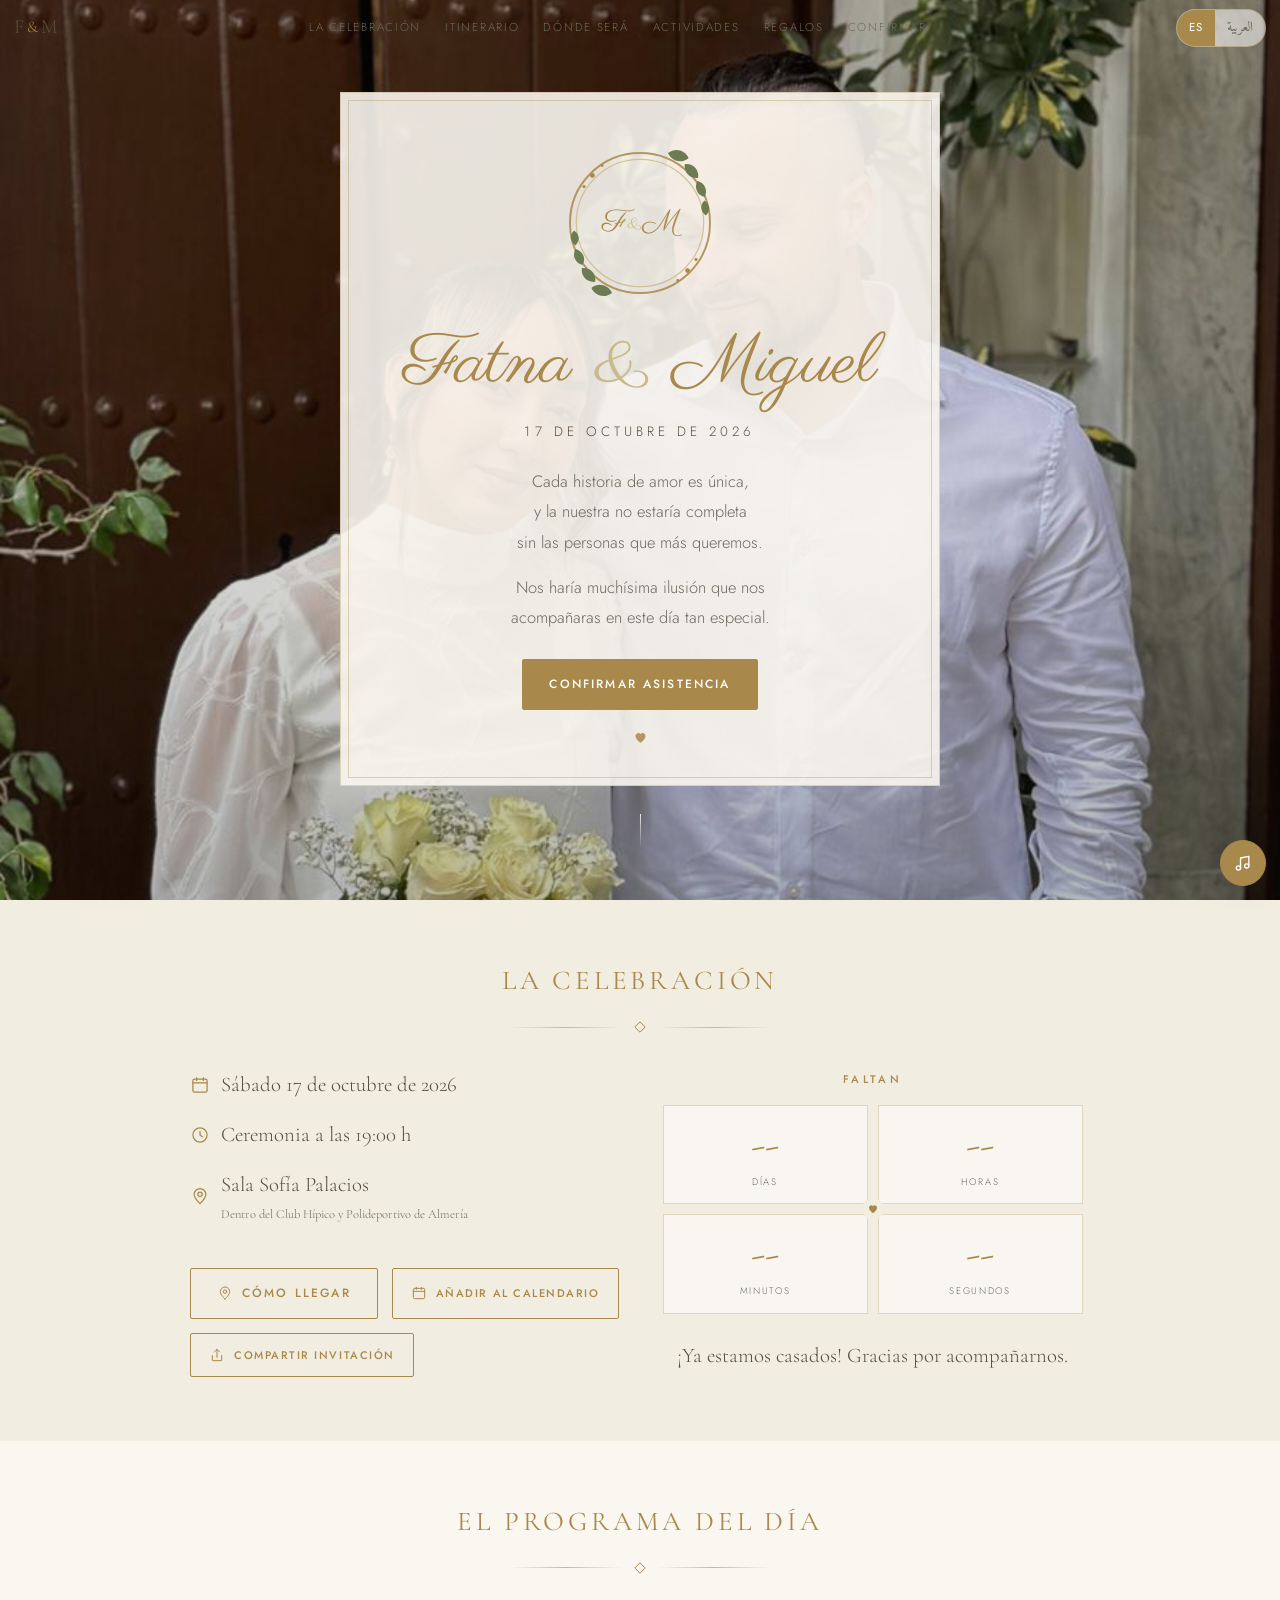
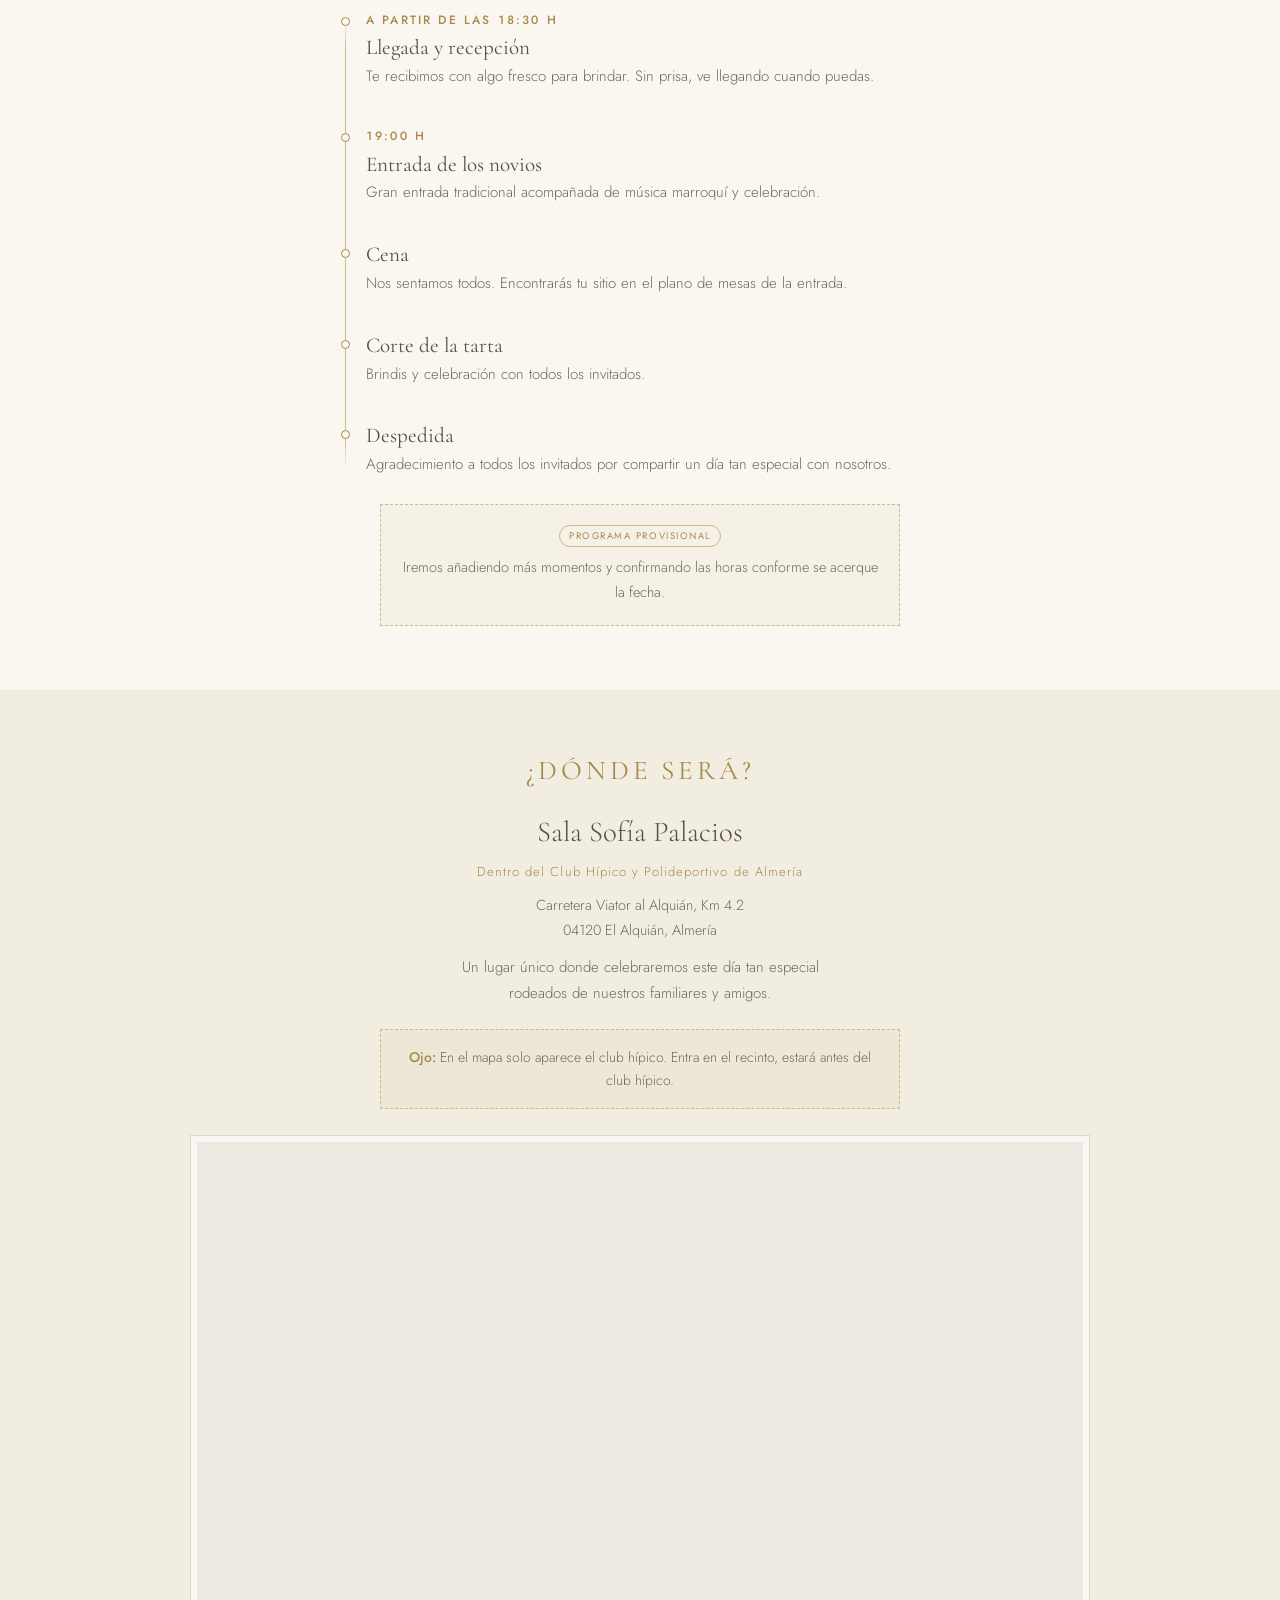
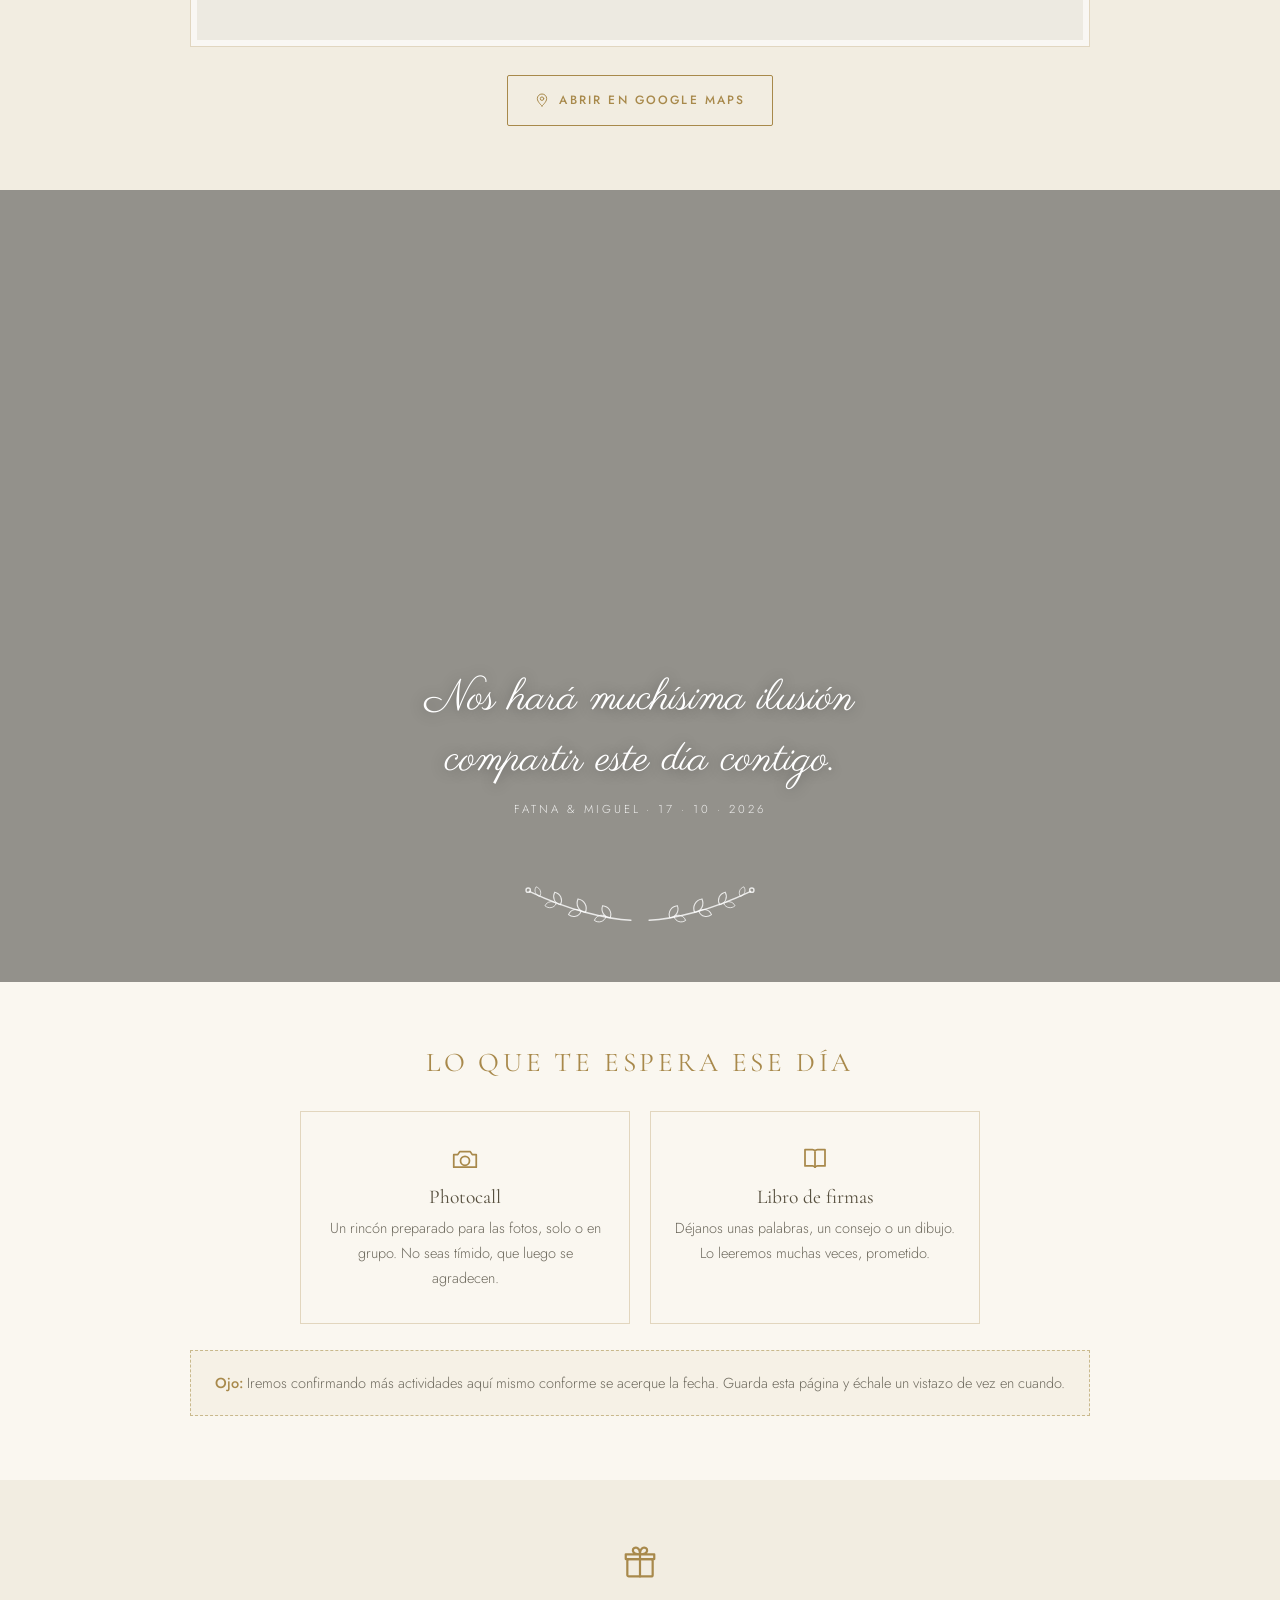
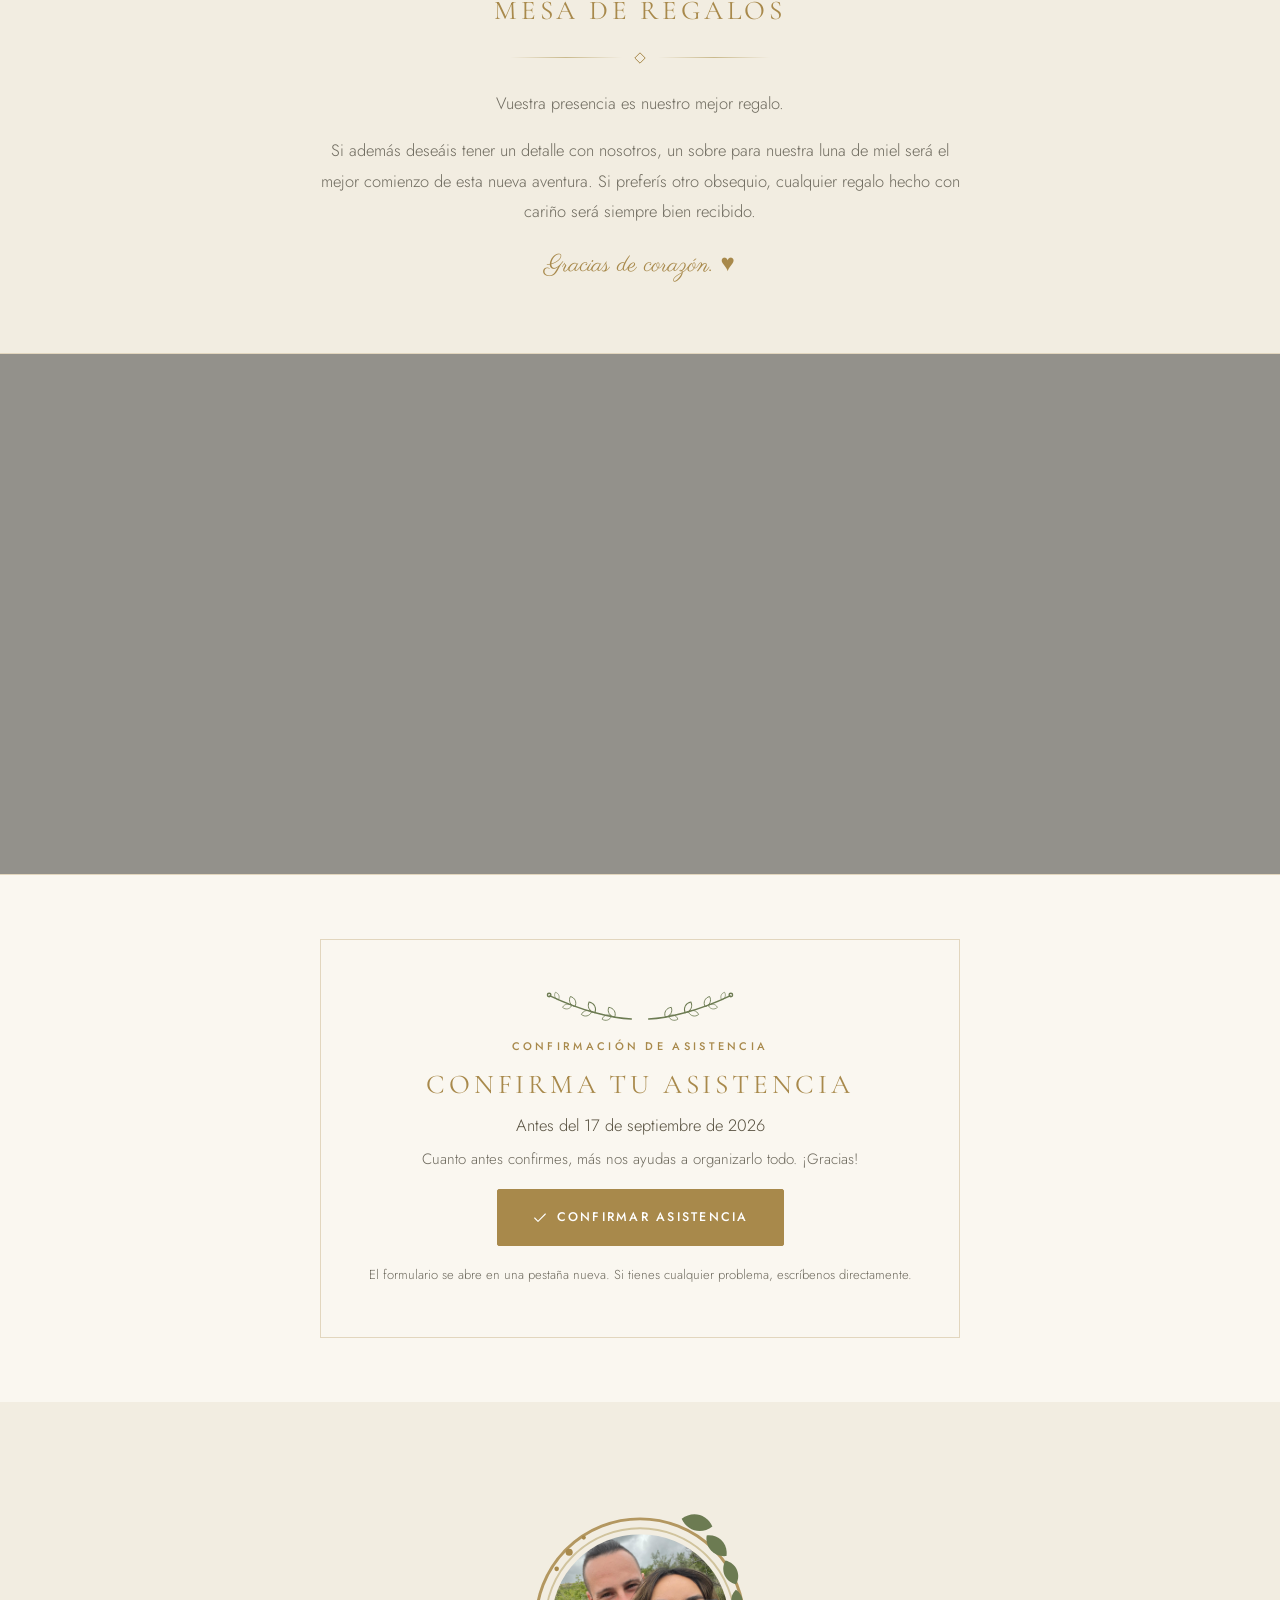
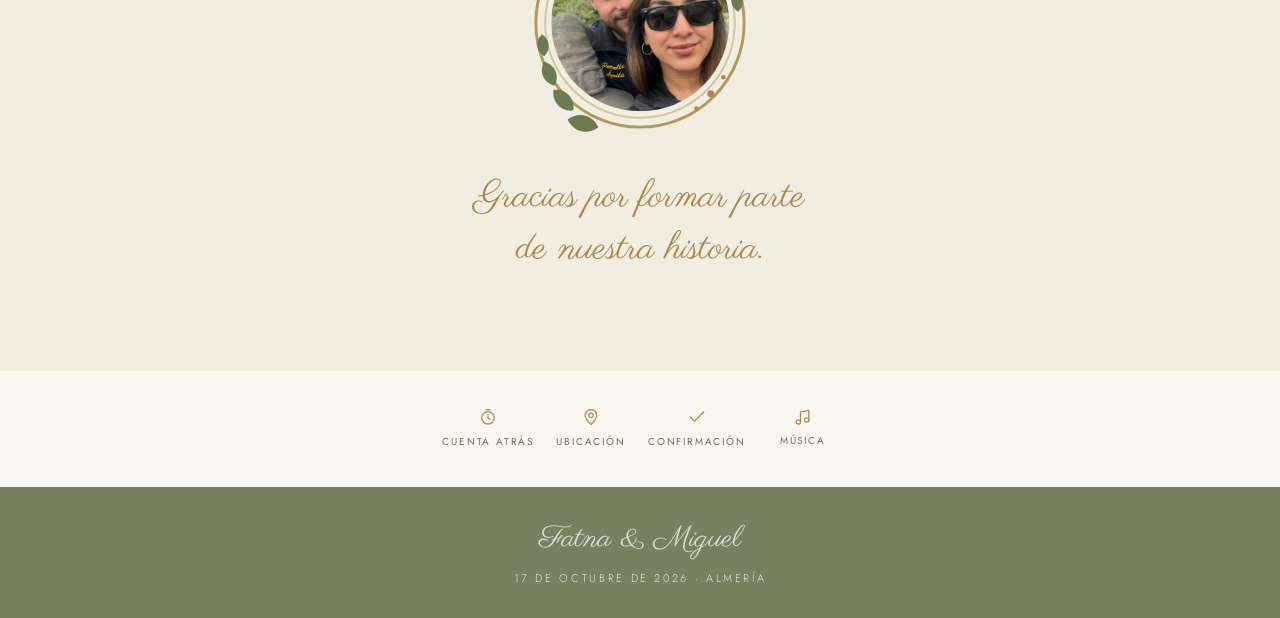
==== commit a664df94: "Add files via upload" ====
--- a/index.html
+++ b/index.html
@@ -276,23 +276,22 @@
       <span></span>
     </div>
 
+    <!-- EDITAR HORAS: por ahora solo los dos primeros momentos llevan
+         hora. Para añadir hora a los demás, copia la línea lt-hora de
+         arriba dentro de su <li>. -->
     <ol class="linea-tiempo">
       <li class="animar">
+        <p class="lt-hora" data-ar="ابتداءً من الساعة ٦:٣٠ مساءً">A partir de las 18:30 h</p>
         <div class="lt-cuerpo">
           <h3><span data-ar="استقبال الضيوف">Llegada y recepción</span></h3>
           <p data-ar="نستقبلك بمشروب ترحيبي، على مهل ودون استعجال.">Te recibimos con algo fresco para brindar. Sin prisa, ve llegando cuando puedas.</p>
         </div>
       </li>
       <li class="animar">
+        <p class="lt-hora" data-ar="الساعة ٧:٠٠ مساءً">19:00 h</p>
         <div class="lt-cuerpo">
-          <h3><span data-ar="مراسم الزفاف">Ceremonia</span></h3>
-          <p data-ar="اللحظة الأهم. نرجو الحضور قبلها بقليل حتى تبدأ في وقتها.">El momento importante. Te pedimos estar unos minutos antes para que empiece a su hora.</p>
-        </div>
-      </li>
-      <li class="animar">
-        <div class="lt-cuerpo">
-          <h3><span data-ar="كوكتيل">Cóctel</span></h3>
-          <p data-ar="أطباق خفيفة ومشروبات وموسيقى في الهواء الطلق، ووقت للصور والتحية.">Aperitivo, bebida y música al aire libre. Momento perfecto para las fotos y los saludos.</p>
+          <h3><span data-ar="دخول العروسين">Entrada de los novios</span></h3>
+          <p data-ar="دخول تقليدي كبير على أنغام الموسيقى المغربية والاحتفال.">Gran entrada tradicional acompañada de música marroquí y celebración.</p>
         </div>
       </li>
       <li class="animar">
@@ -303,11 +302,22 @@
       </li>
       <li class="animar">
         <div class="lt-cuerpo">
-          <h3><span data-ar="الحفلة والمشروبات">Fiesta y barra libre</span></h3>
-          <p data-ar="نفتح حلبة الرقص ولن نغلقها مبكرًا. أحضر حذاءً مريحًا، ستحتاجه.">Se abre la pista y no la cerramos pronto. Trae calzado cómodo, lo vas a necesitar.</p>
+          <h3><span data-ar="تقطيع الكعكة">Corte de la tarta</span></h3>
+          <p data-ar="نخب واحتفال مع جميع المدعوّين.">Brindis y celebración con todos los invitados.</p>
+        </div>
+      </li>
+      <li class="animar">
+        <div class="lt-cuerpo">
+          <h3><span data-ar="الوداع">Despedida</span></h3>
+          <p data-ar="شكرًا لكل المدعوّين على مشاركتنا هذا اليوم المميّز.">Agradecimiento a todos los invitados por compartir un día tan especial con nosotros.</p>
         </div>
       </li>
     </ol>
+
+    <p class="aviso animar retraso-1" data-ar="<em class=&quot;etiqueta&quot;>برنامج مؤقّت</em><br>سنضيف المزيد من اللحظات ونؤكّد المواعيد كلما اقترب الموعد.">
+      <em class="etiqueta">Programa provisional</em><br>
+      Iremos añadiendo más momentos y confirmando las horas conforme se acerque la fecha.
+    </p>
   </div>
 </section>
 
@@ -401,26 +411,6 @@
         </span>
         <h3 data-ar="دفتر التوقيعات">Libro de firmas</h3>
         <p data-ar="اترك لنا كلمة أو نصيحة أو رسمًا. سنقرأه مرارًا، نعِدك بذلك.">Déjanos unas palabras, un consejo o un dibujo. Lo leeremos muchas veces, prometido.</p>
-      </li>
-
-      <li class="tarjeta animar retraso-2">
-        <span class="tarjeta-icono" aria-hidden="true">
-          <svg viewBox="0 0 24 24" fill="none" stroke="currentColor" stroke-width="1.4" stroke-linecap="round" stroke-linejoin="round">
-            <path d="M12 3.5c3.6 0 6 2.6 6 6 0 4.4-3.4 7-6 7s-6-2.6-6-7c0-3.4 2.4-6 6-6Z"/><path d="M10.5 16.2 9 21l3-1.6L15 21l-1.5-4.8"/><path d="M9.5 6.8c.8-.6 1.6-.9 2.5-.9"/>
-          </svg>
-        </span>
-        <h3><span data-ar="ترفيه الأطفال">Animación infantil</span><em class="etiqueta" data-ar="قيد التأكيد">Por confirmar</em></h3>
-        <p data-ar="نُعِدّ ترفيهًا للصغار: نطاطة وألعاب وتنشيط. سنؤكّد التفاصيل هنا.">Estamos preparando entretenimiento para los peques: hinchable, juegos y animación. Confirmaremos los detalles aquí.</p>
-      </li>
-
-      <li class="tarjeta animar retraso-1">
-        <span class="tarjeta-icono" aria-hidden="true">
-          <svg viewBox="0 0 24 24" fill="none" stroke="currentColor" stroke-width="1.4" stroke-linecap="round" stroke-linejoin="round">
-            <circle cx="12" cy="12" r="8.5"/><path d="M12 3.5v3M12 17.5v3M3.5 12h3M17.5 12h3"/><circle cx="12" cy="12" r="3.2"/>
-          </svg>
-        </span>
-        <h3><span data-ar="كابينة تصوير ٣٦٠°">Photomatón 360°</span><em class="etiqueta" data-ar="قيد التأكيد">Por confirmar</em></h3>
-        <p data-ar="منصّة دوّارة تأخذ منها ذكرى بالفيديو. ما زلنا نرى إن كان بإمكاننا توفيرها.">Una plataforma giratoria para llevarte un recuerdo en vídeo. Estamos viendo si podemos contar con él.</p>
       </li>
 
     </ul>
--- a/styles.css
+++ b/styles.css
@@ -542,17 +542,32 @@
 }
 .crema .linea-tiempo li::before{background:var(--crema)}
 
+/* La hora, cuando la hay. Solo la llevan los momentos ya cerrados;
+   los demás empiezan directamente por el título y la línea dorada se
+   encarga de mantener el orden. */
+.lt-hora{
+  font-family:var(--sans);font-size:11.5px;font-weight:500;
+  letter-spacing:.18em;text-transform:uppercase;
+  color:var(--dorado);margin:0 0 5px;
+  font-variant-numeric:lining-nums tabular-nums;
+  font-feature-settings:'lnum' 1,'tnum' 1;
+}
 .lt-cuerpo h3{font-size:1.22rem;color:var(--tinta);margin:0 0 3px}
 .lt-cuerpo p{color:var(--texto-2);font-size:14.5px;margin:0}
 
-/* Sin horas, el programa es una sola columna: los momentos van
-   encadenados por la línea dorada, en el orden en que pasarán. */
+/* El programa va en una sola columna, con la hora encima del título
+   del momento que la tenga */
 @media (min-width:760px){
   .linea-tiempo{max-width:600px;margin-inline:auto}
   .linea-tiempo li{padding-bottom:36px}
+  .lt-hora{font-size:12px}
   .lt-cuerpo h3{font-size:1.32rem}
   .lt-cuerpo p{font-size:15px}
 }
+
+/* El aviso de "programa provisional" es una nota al pie del
+   itinerario, así que va más estrecho que el de actividades */
+#itinerario .aviso{max-width:520px;margin-inline:auto}
 
 
 /* ============ 8. DÓNDE SERÁ ============ */
@@ -708,14 +723,16 @@
     box-shadow:0 18px 34px -28px rgba(87,80,63,.7);
   }
 }
+/* Dos tarjetas: dos columnas y el bloque acotado y centrado, para que
+   no queden pegadas a un lado con un hueco vacío al otro */
 @media (min-width:700px){
-  .tarjetas{grid-template-columns:repeat(2,1fr);gap:20px}
+  .tarjetas{
+    grid-template-columns:repeat(2,1fr);gap:20px;
+    max-width:680px;margin-inline:auto;
+  }
 }
 @media (min-width:900px){
-  .tarjetas{grid-template-columns:repeat(3,1fr)}
   .tarjeta{padding:32px 24px}
-  /* Con 5 tarjetas, las dos últimas quedan centradas */
-  .tarjeta:nth-child(4){grid-column:1 / 2;margin-inline-start:auto;width:100%}
 }
 
 .aviso{
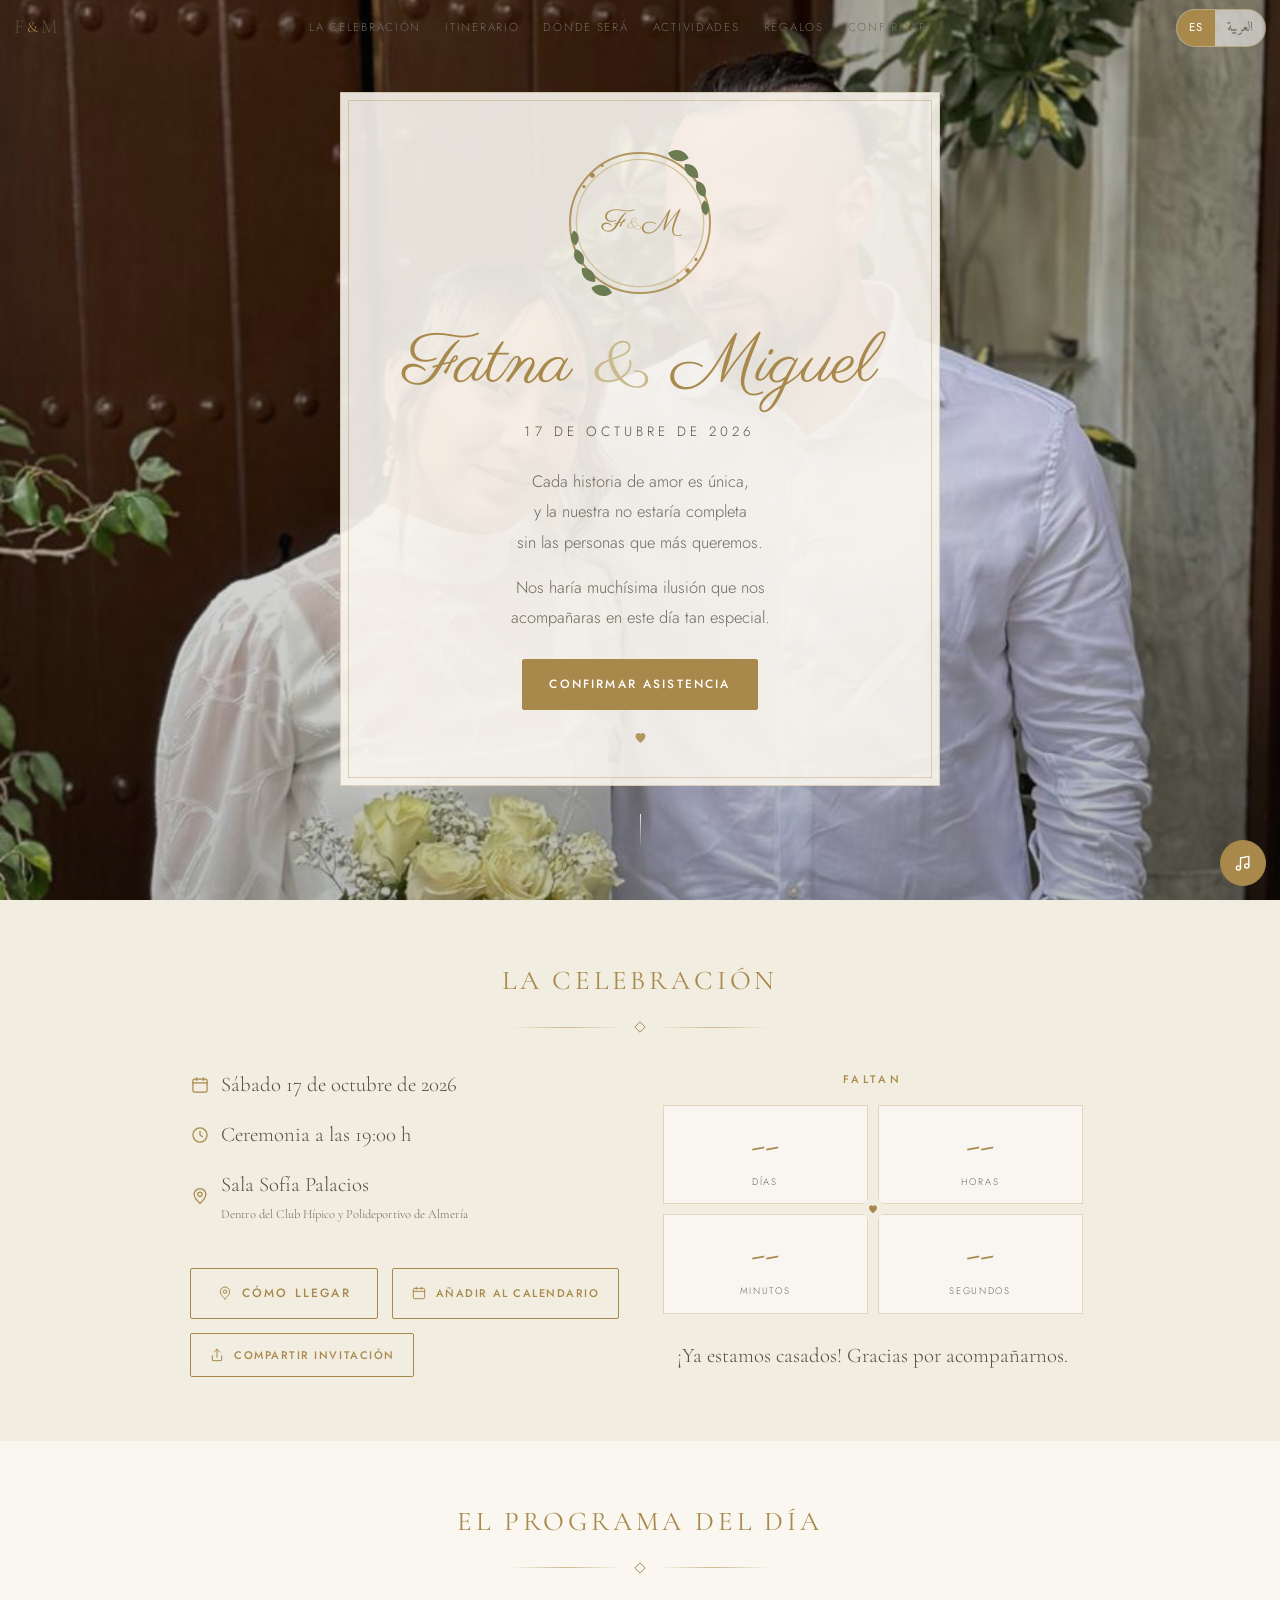
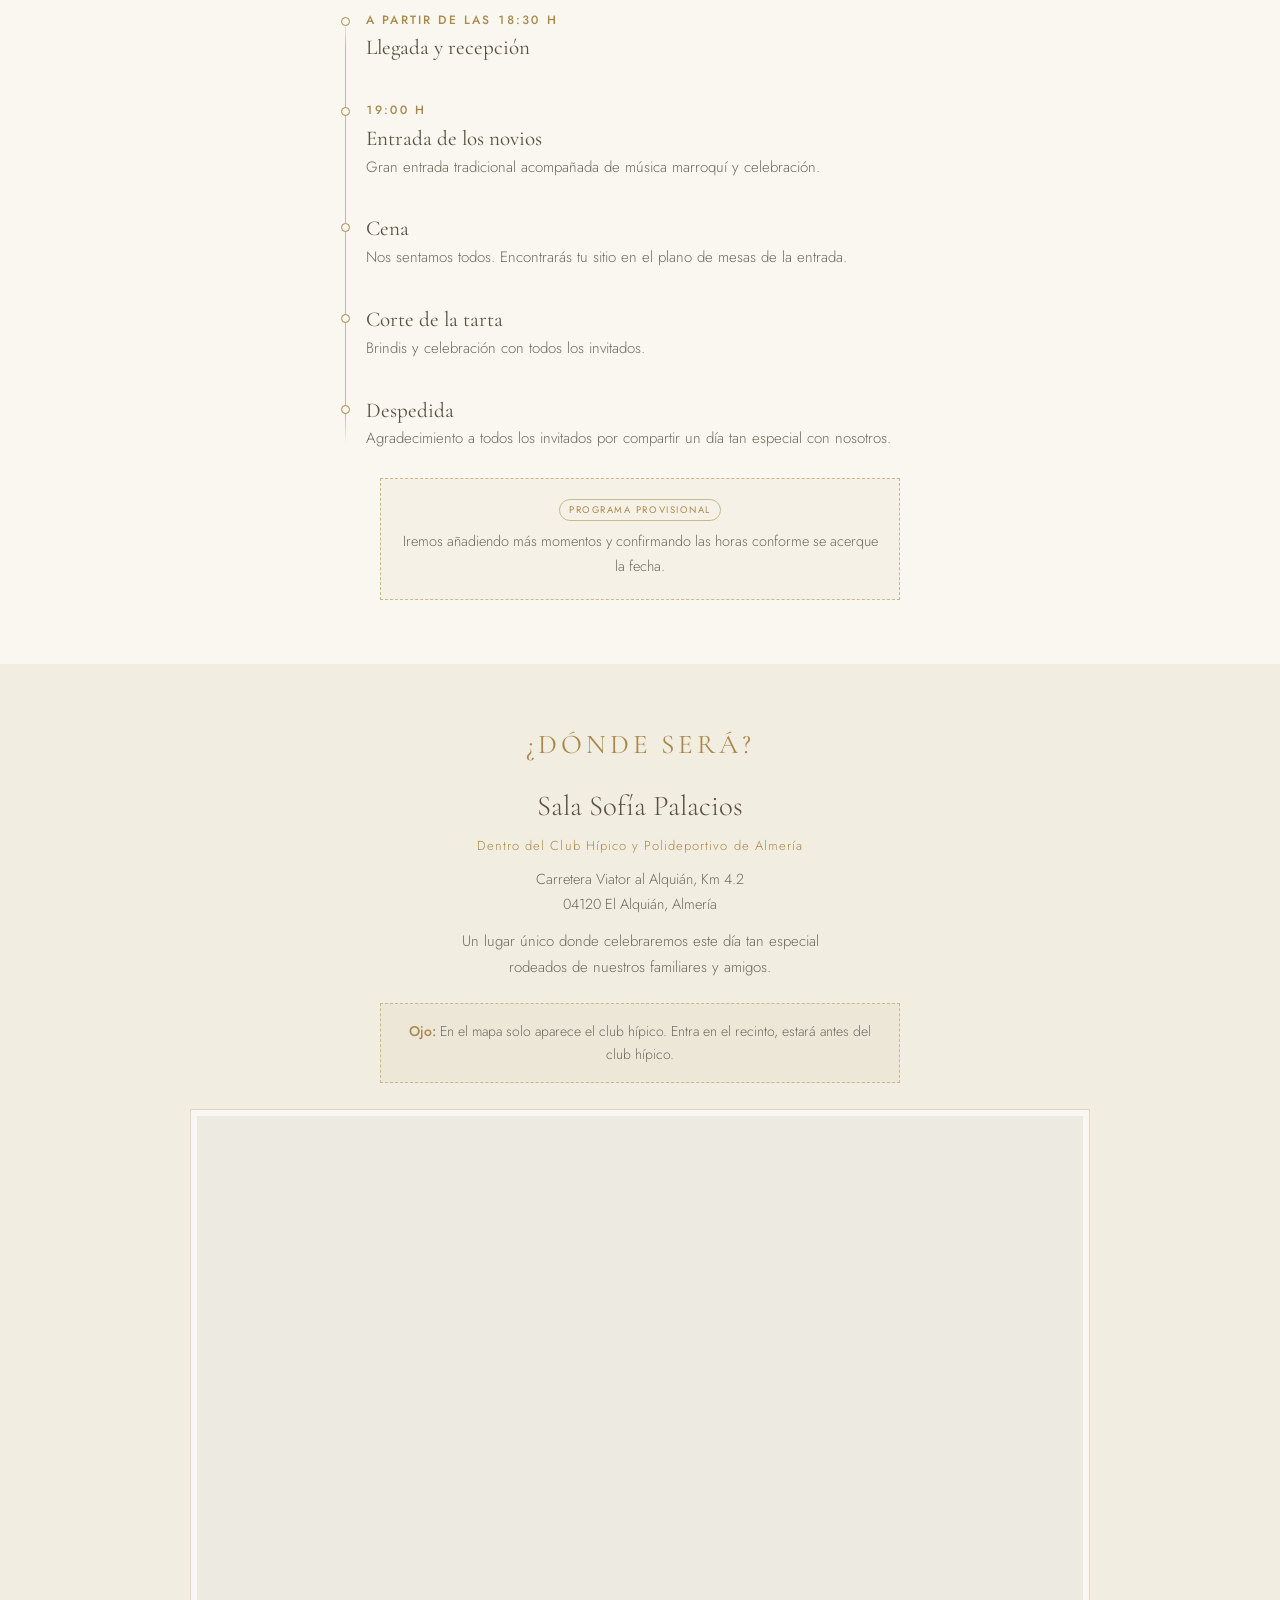
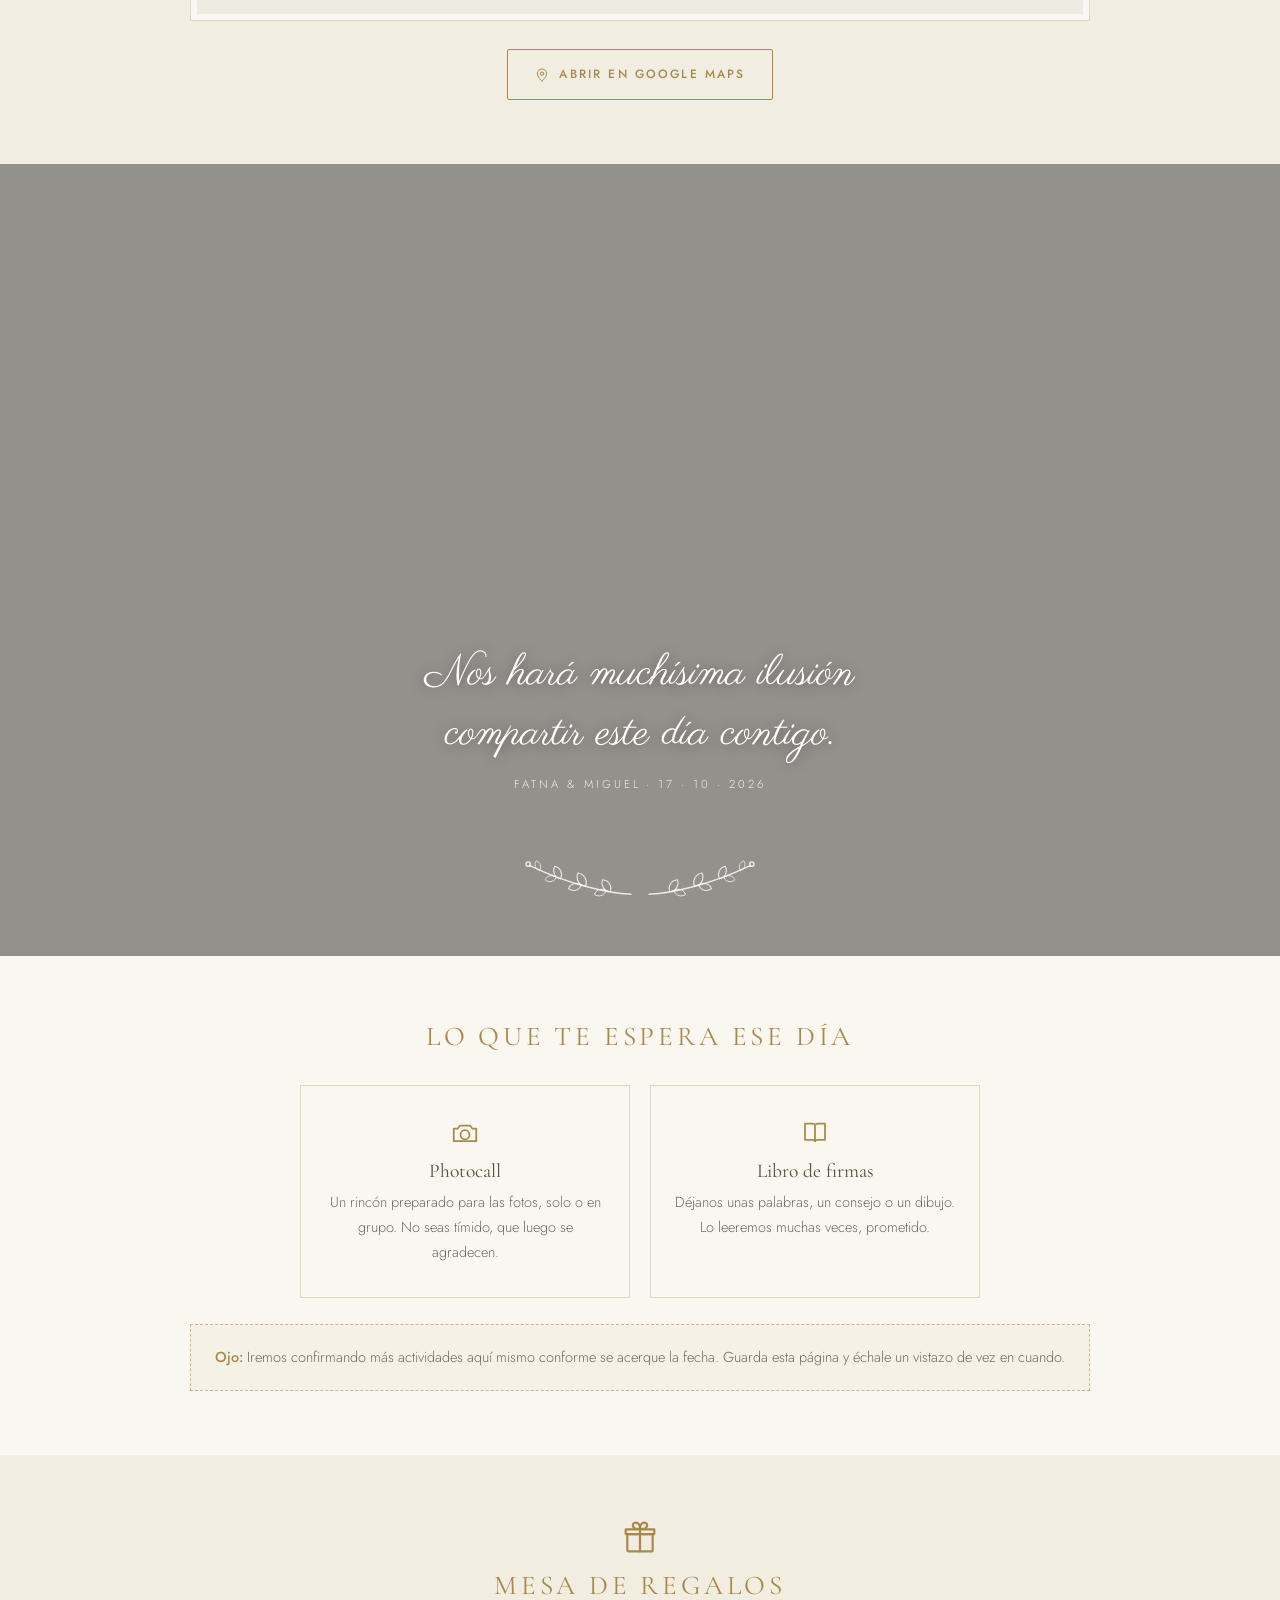
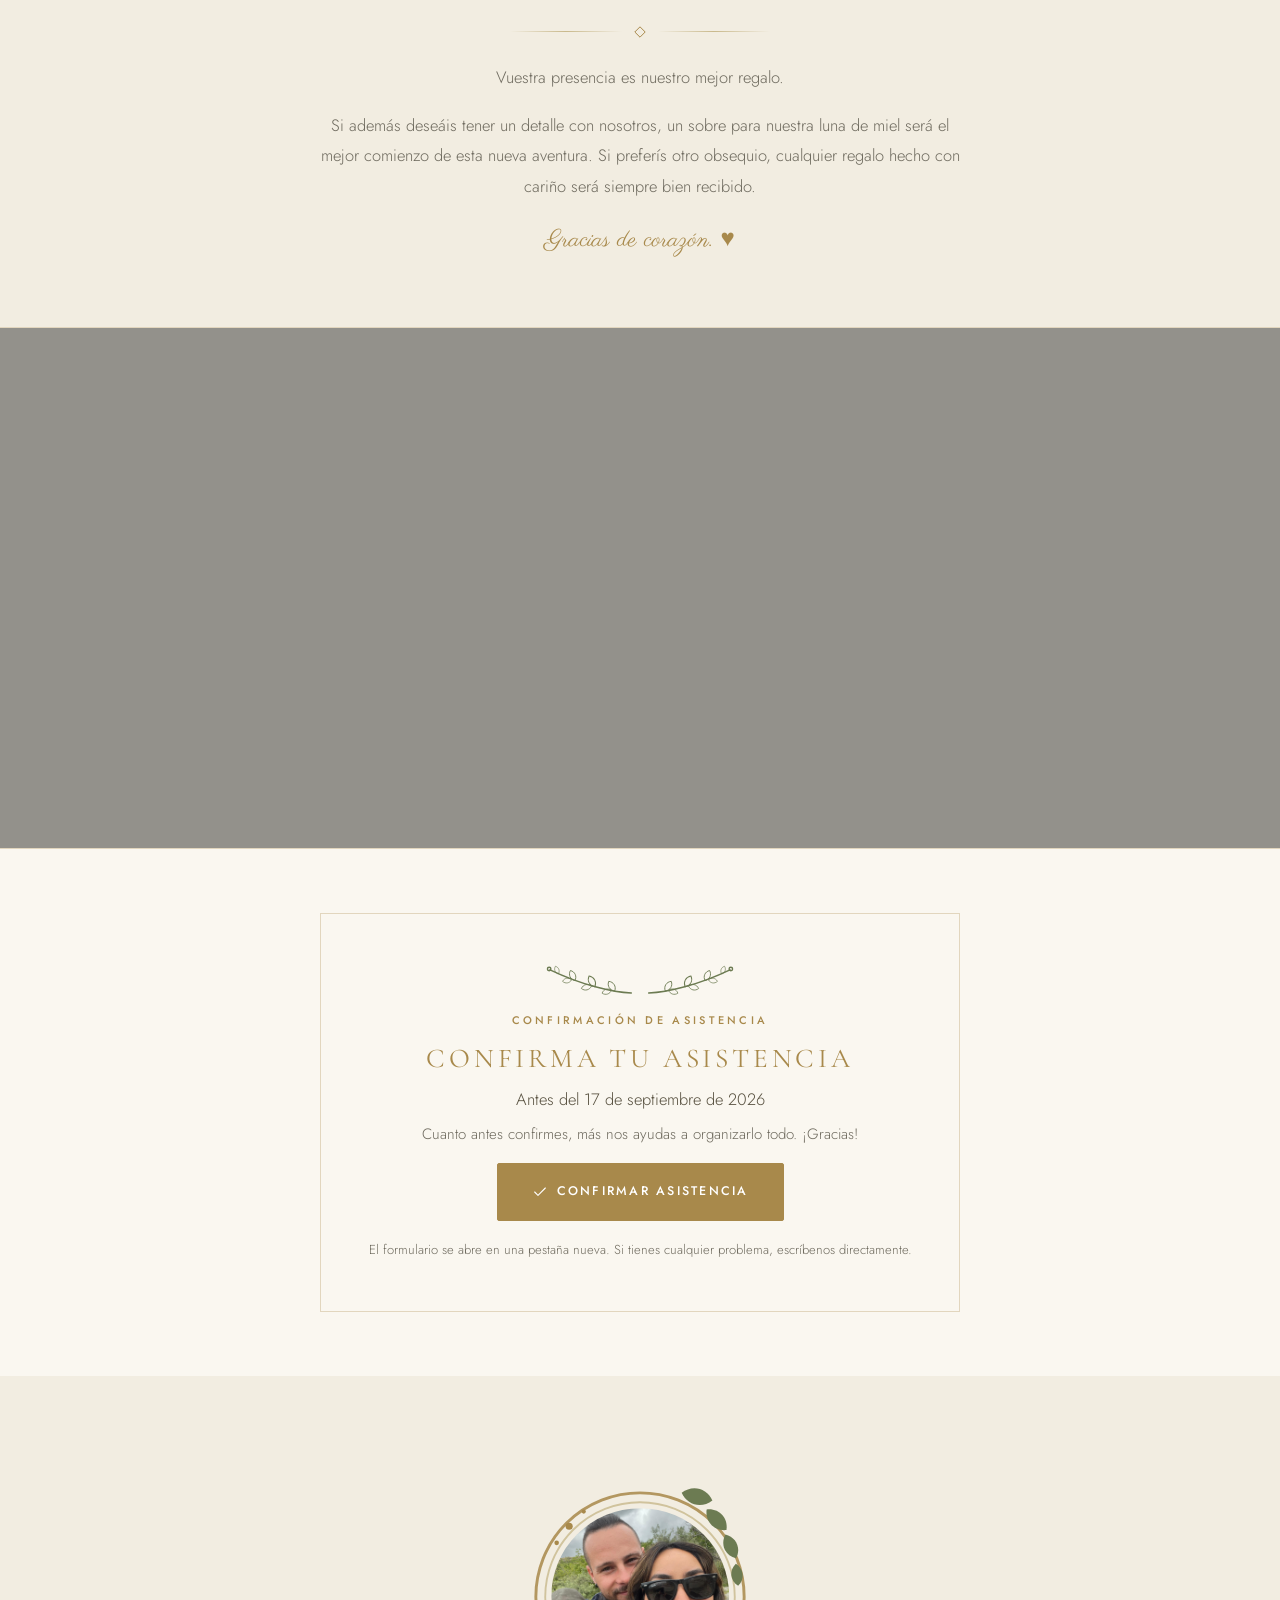
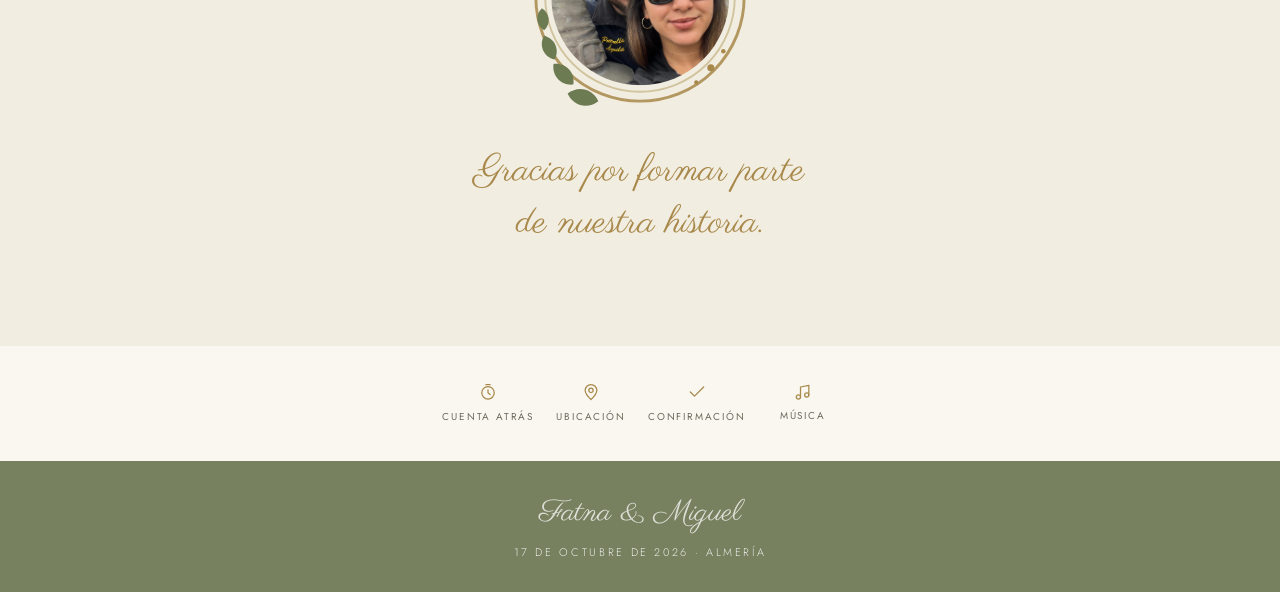
==== commit 60df8c07: "Add files via upload" ====
--- a/index.html
+++ b/index.html
@@ -284,7 +284,7 @@
         <p class="lt-hora" data-ar="ابتداءً من الساعة ٦:٣٠ مساءً">A partir de las 18:30 h</p>
         <div class="lt-cuerpo">
           <h3><span data-ar="استقبال الضيوف">Llegada y recepción</span></h3>
-          <p data-ar="نستقبلك بمشروب ترحيبي، على مهل ودون استعجال.">Te recibimos con algo fresco para brindar. Sin prisa, ve llegando cuando puedas.</p>
+          <!-- Sin descripción por ahora: se decidirá el texto más adelante -->
         </div>
       </li>
       <li class="animar">
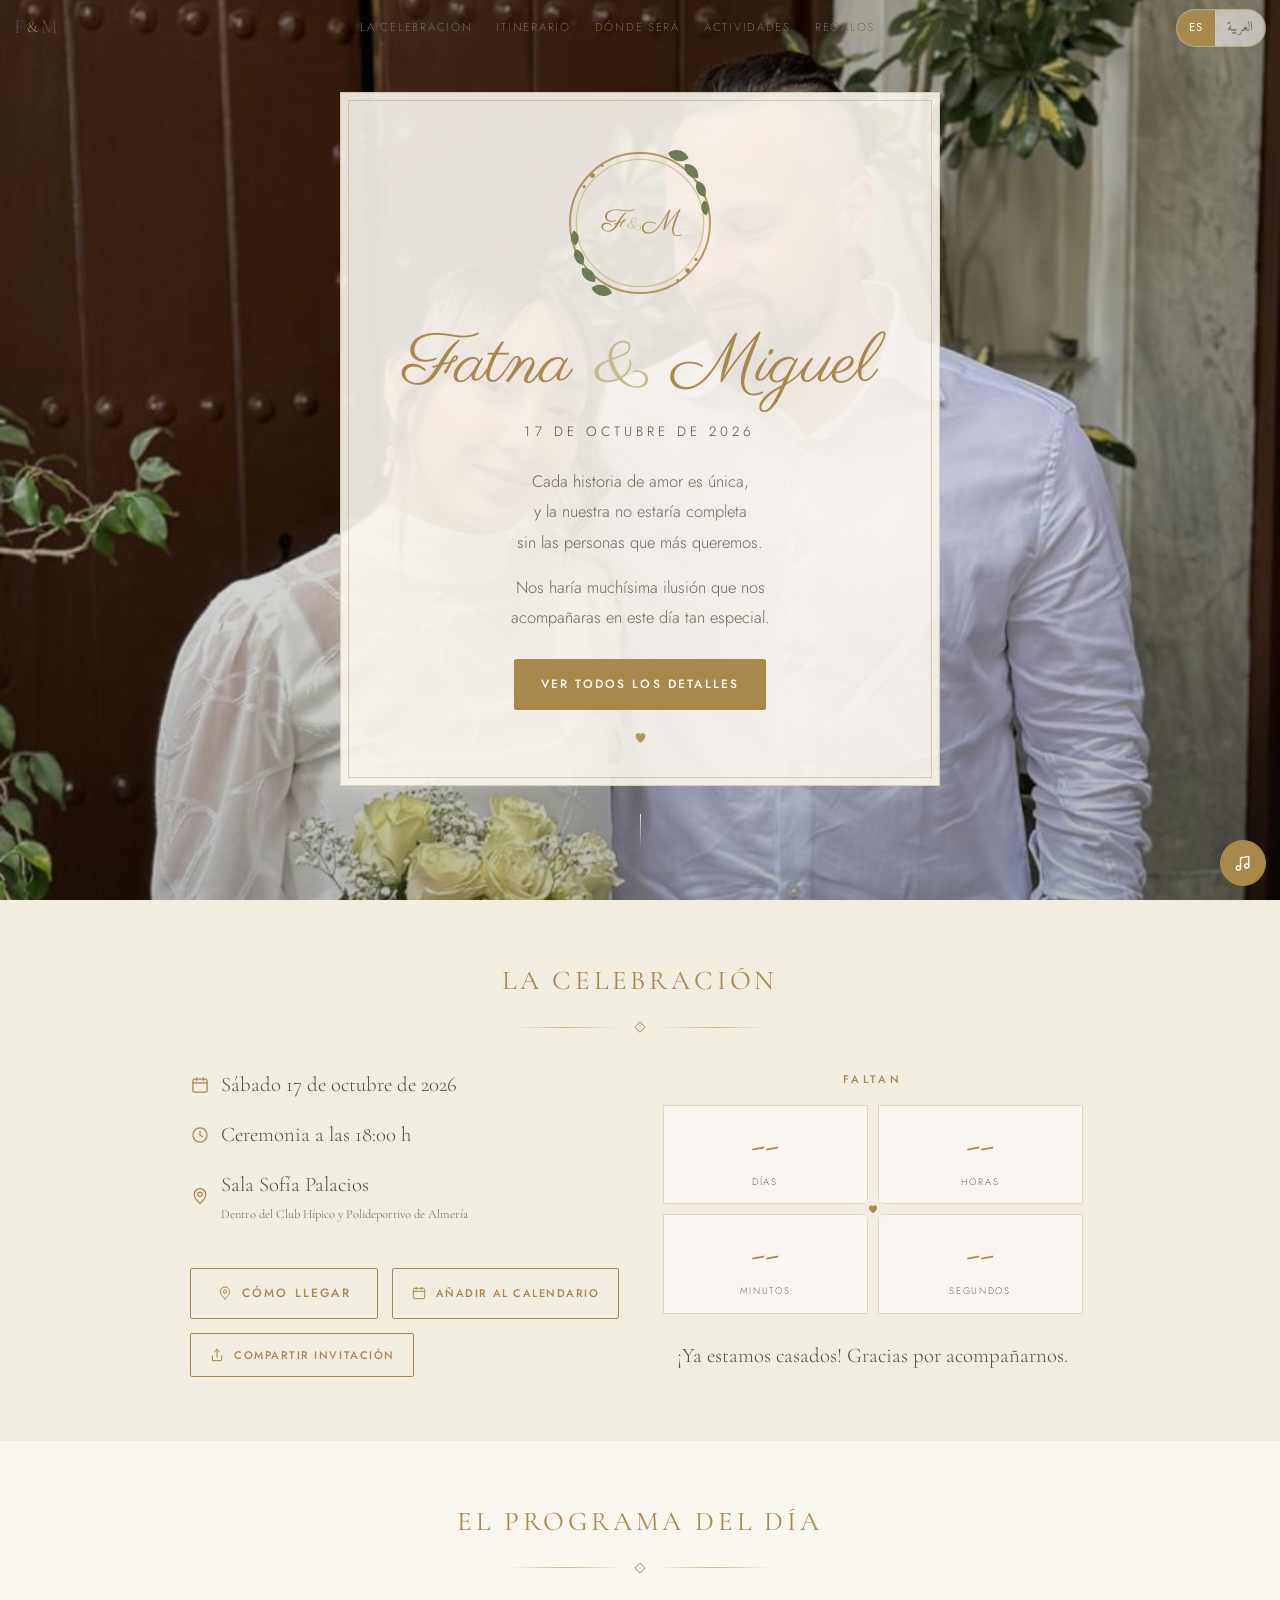
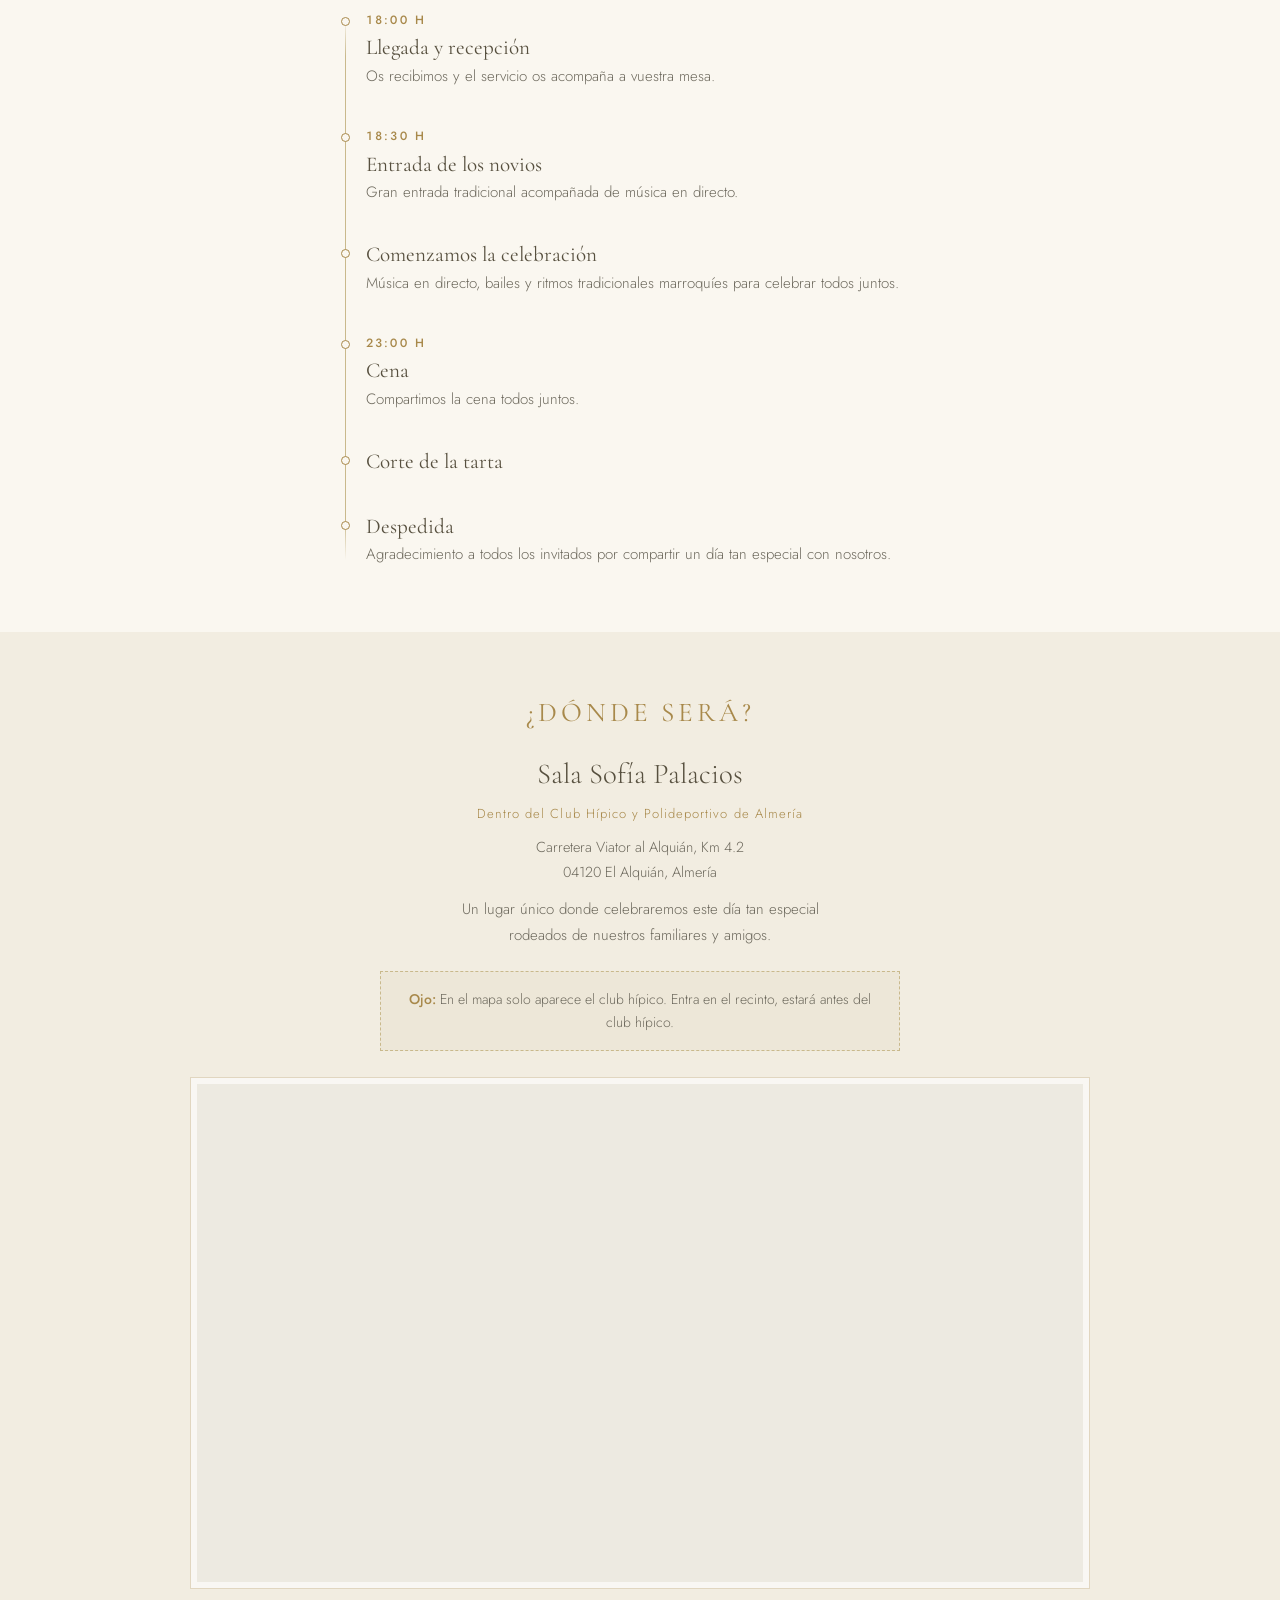
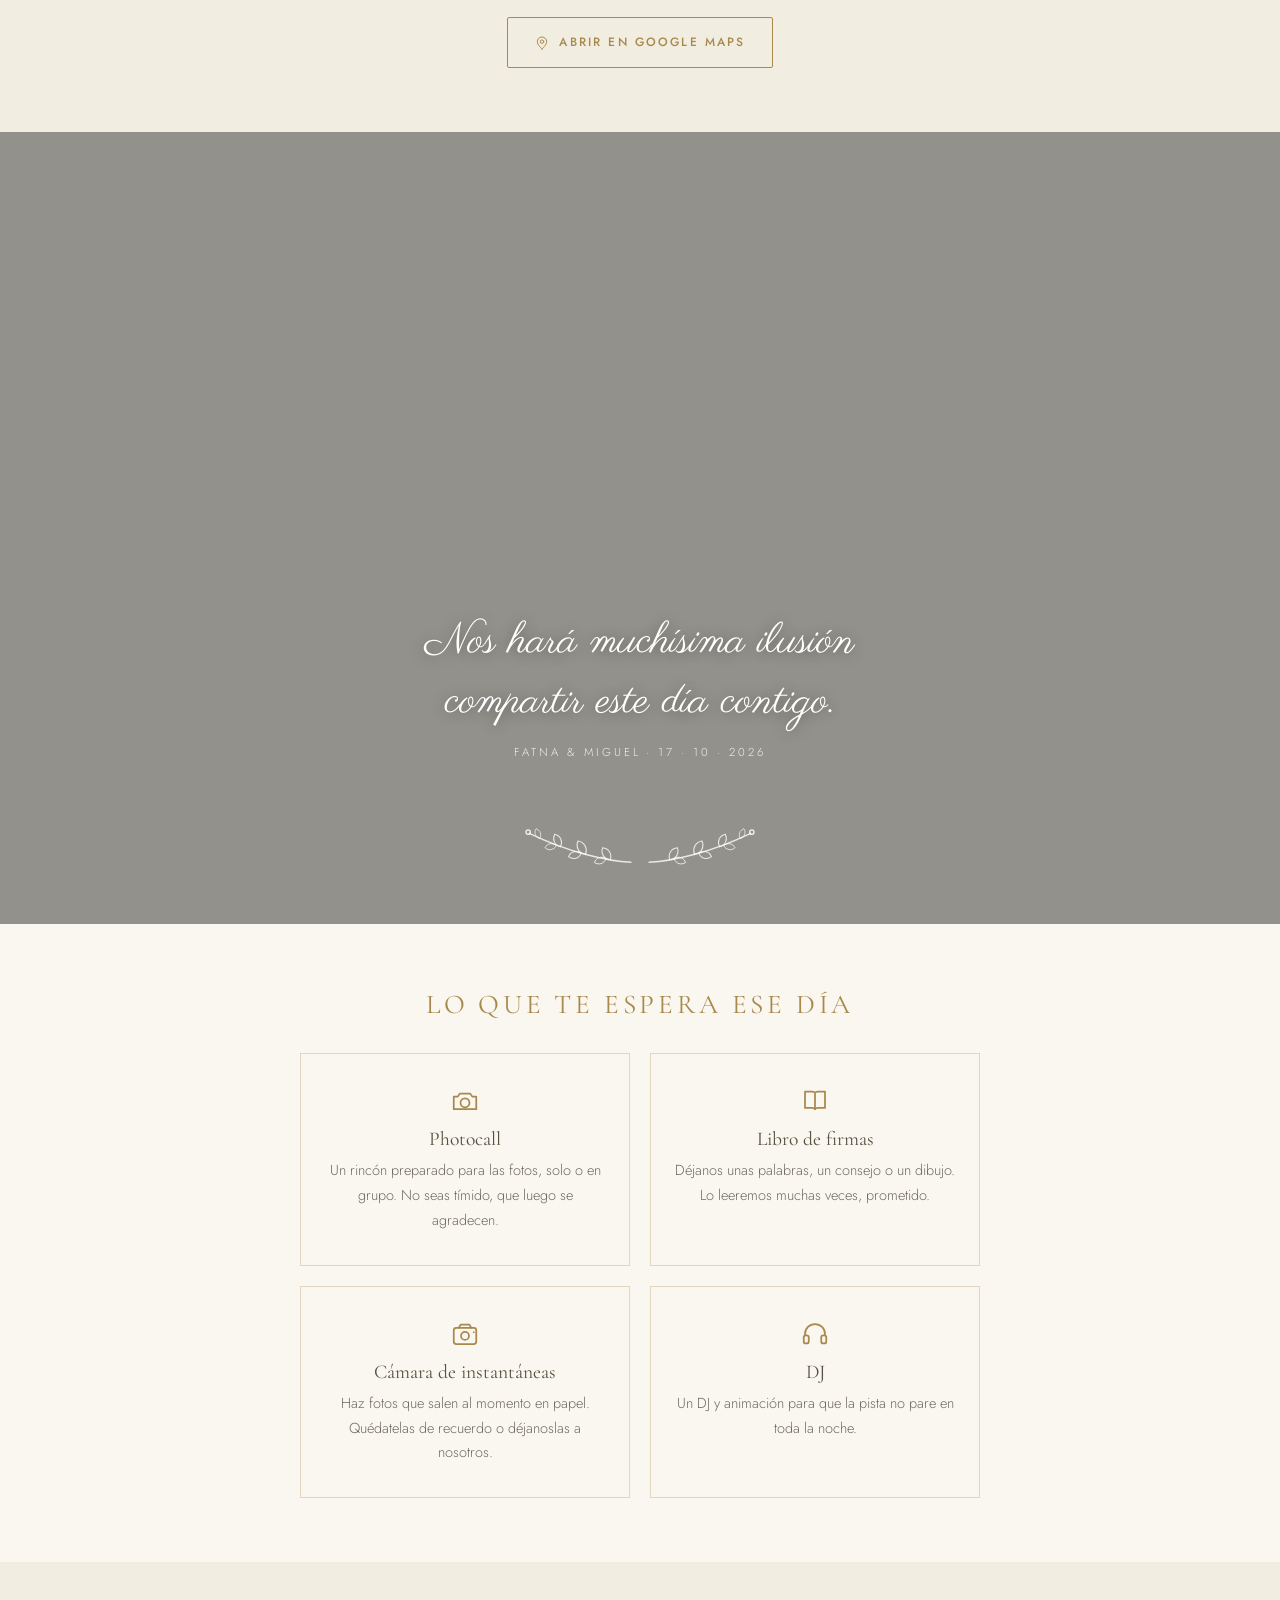
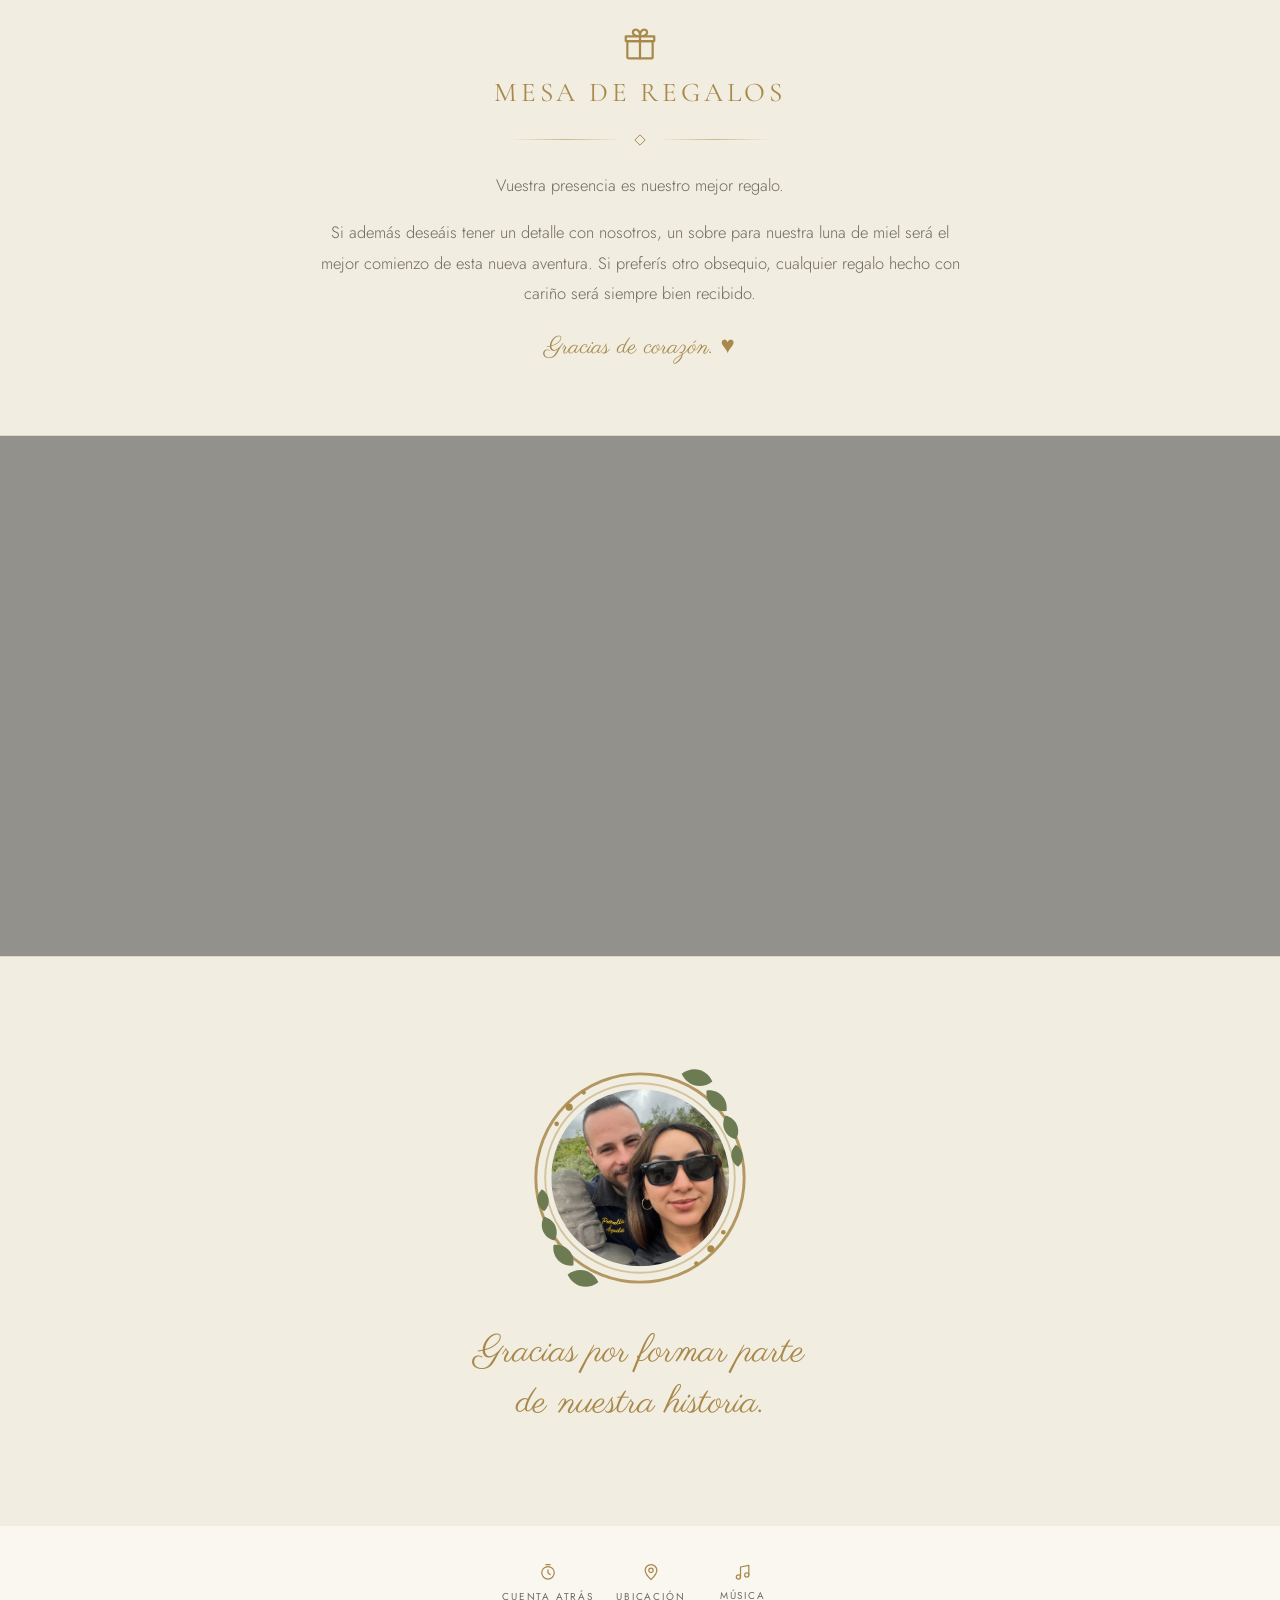
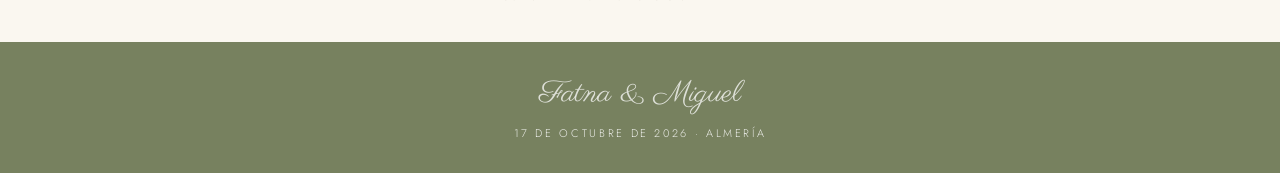
==== commit cf5f8201: "Add files via upload" ====
--- a/index.html
+++ b/index.html
@@ -117,7 +117,6 @@
     <a href="#ubicacion" data-ar="المكان">Dónde será</a>
     <a href="#actividades" data-ar="الأنشطة">Actividades</a>
     <a href="#regalos" data-ar="الهدايا">Regalos</a>
-    <a href="#confirmar" data-ar="التأكيد">Confirmar</a>
   </nav>
 
   <div class="barra-acciones">
@@ -142,7 +141,6 @@
     <a href="#ubicacion" data-ar="المكان">Dónde será</a>
     <a href="#actividades" data-ar="الأنشطة">Actividades</a>
     <a href="#regalos" data-ar="الهدايا">Regalos</a>
-    <a href="#confirmar" data-ar="تأكيد الحضور">Confirmar asistencia</a>
   </nav>
 
   <svg class="ramita menu-adorno" viewBox="0 0 106 40" aria-hidden="true"><use href="#ramita"/></svg>
@@ -180,8 +178,8 @@
       <p data-ar="سيسعدنا كثيرًا أن ترافقنا<br>في هذا اليوم المميّز.">Nos haría muchísima ilusión que nos<br>acompañaras en este día tan especial.</p>
     </div>
 
-    <a class="boton solido enlace-formulario" href="#confirmar">
-      <span data-ar="أكّد حضورك">Confirmar asistencia</span>
+    <a class="boton solido" href="#celebracion">
+      <span data-ar="كل التفاصيل">Ver todos los detalles</span>
     </a>
 
     <svg class="corazoncito" viewBox="0 0 24 24" aria-hidden="true"><path d="M12 20.5S4 15 4 9.6C4 6.8 6.2 4.7 8.7 4.7c1.5 0 2.7.9 3.3 2.1.6-1.2 1.8-2.1 3.3-2.1 2.5 0 4.7 2.1 4.7 4.9 0 5.4-8 10.9-8 10.9Z" fill="currentColor"/></svg>
@@ -215,7 +213,7 @@
           <svg viewBox="0 0 24 24" fill="none" stroke="currentColor" stroke-width="1.5" stroke-linecap="round" stroke-linejoin="round" aria-hidden="true">
             <circle cx="12" cy="12" r="8.5"/><path d="M12 7.5V12l3 2"/>
           </svg>
-          <span data-ar="الساعة ٧ مساءً">Ceremonia a las 19:00 h</span>
+          <span data-ar="الساعة ٦ مساءً">Ceremonia a las 18:00 h</span>
         </p>
         <p class="dato-linea">
           <svg viewBox="0 0 24 24" fill="none" stroke="currentColor" stroke-width="1.5" stroke-linecap="round" stroke-linejoin="round" aria-hidden="true">
@@ -276,34 +274,40 @@
       <span></span>
     </div>
 
-    <!-- EDITAR HORAS: por ahora solo los dos primeros momentos llevan
-         hora. Para añadir hora a los demás, copia la línea lt-hora de
-         arriba dentro de su <li>. -->
+    <!-- EDITAR HORAS: los momentos con hora llevan la línea lt-hora; los
+         que aún no tienen hora cerrada van sin ella (basta con quitar o
+         poner esa línea dentro del <li>). -->
     <ol class="linea-tiempo">
       <li class="animar">
-        <p class="lt-hora" data-ar="ابتداءً من الساعة ٦:٣٠ مساءً">A partir de las 18:30 h</p>
+        <p class="lt-hora" data-ar="الساعة ٦:٠٠ مساءً">18:00 h</p>
         <div class="lt-cuerpo">
-          <h3><span data-ar="استقبال الضيوف">Llegada y recepción</span></h3>
-          <!-- Sin descripción por ahora: se decidirá el texto más adelante -->
+          <h3><span data-ar="الوصول والاستقبال">Llegada y recepción</span></h3>
+          <p data-ar="نستقبلكم ويرافقكم الطاقم إلى طاولتكم.">Os recibimos y el servicio os acompaña a vuestra mesa.</p>
         </div>
       </li>
       <li class="animar">
-        <p class="lt-hora" data-ar="الساعة ٧:٠٠ مساءً">19:00 h</p>
+        <p class="lt-hora" data-ar="الساعة ٦:٣٠ مساءً">18:30 h</p>
         <div class="lt-cuerpo">
           <h3><span data-ar="دخول العروسين">Entrada de los novios</span></h3>
-          <p data-ar="دخول تقليدي كبير على أنغام الموسيقى المغربية والاحتفال.">Gran entrada tradicional acompañada de música marroquí y celebración.</p>
+          <p data-ar="دخول تقليدي كبير على أنغام الموسيقى الحيّة.">Gran entrada tradicional acompañada de música en directo.</p>
         </div>
       </li>
       <li class="animar">
         <div class="lt-cuerpo">
+          <h3><span data-ar="تبدأ الاحتفالات">Comenzamos la celebración</span></h3>
+          <p data-ar="موسيقى حيّة ورقصات تقليدية وإيقاعات مغربية نحتفل بها جميعًا معًا.">Música en directo, bailes y ritmos tradicionales marroquíes para celebrar todos juntos.</p>
+        </div>
+      </li>
+      <li class="animar">
+        <p class="lt-hora" data-ar="الساعة ١١ مساءً">23:00 h</p>
+        <div class="lt-cuerpo">
           <h3><span data-ar="العشاء">Cena</span></h3>
-          <p data-ar="نجلس معًا. ستجد اسمك على لوحة الأماكن عند المدخل.">Nos sentamos todos. Encontrarás tu sitio en el plano de mesas de la entrada.</p>
+          <p data-ar="نتقاسم العشاء جميعًا معًا.">Compartimos la cena todos juntos.</p>
         </div>
       </li>
       <li class="animar">
         <div class="lt-cuerpo">
           <h3><span data-ar="تقطيع الكعكة">Corte de la tarta</span></h3>
-          <p data-ar="نخب واحتفال مع جميع المدعوّين.">Brindis y celebración con todos los invitados.</p>
         </div>
       </li>
       <li class="animar">
@@ -313,11 +317,6 @@
         </div>
       </li>
     </ol>
-
-    <p class="aviso animar retraso-1" data-ar="<em class=&quot;etiqueta&quot;>برنامج مؤقّت</em><br>سنضيف المزيد من اللحظات ونؤكّد المواعيد كلما اقترب الموعد.">
-      <em class="etiqueta">Programa provisional</em><br>
-      Iremos añadiendo más momentos y confirmando las horas conforme se acerque la fecha.
-    </p>
   </div>
 </section>
 
@@ -413,12 +412,27 @@
         <p data-ar="اترك لنا كلمة أو نصيحة أو رسمًا. سنقرأه مرارًا، نعِدك بذلك.">Déjanos unas palabras, un consejo o un dibujo. Lo leeremos muchas veces, prometido.</p>
       </li>
 
+      <li class="tarjeta animar retraso-2">
+        <span class="tarjeta-icono" aria-hidden="true">
+          <svg viewBox="0 0 24 24" fill="none" stroke="currentColor" stroke-width="1.4" stroke-linecap="round" stroke-linejoin="round">
+            <rect x="3" y="7" width="18" height="13" rx="2"/><path d="M7 7l1.5-2.5h7L17 7"/><circle cx="12" cy="13.5" r="3.2"/><path d="M19 10.5h.01"/>
+          </svg>
+        </span>
+        <h3 data-ar="كاميرا فورية">Cámara de instantáneas</h3>
+        <p data-ar="التقط صورًا فورية تخرج على الورق في الحال، واحتفظ بها أو اتركها لنا ذكرى.">Haz fotos que salen al momento en papel. Quédatelas de recuerdo o déjanoslas a nosotros.</p>
+      </li>
+
+      <li class="tarjeta animar retraso-2">
+        <span class="tarjeta-icono" aria-hidden="true">
+          <svg viewBox="0 0 24 24" fill="none" stroke="currentColor" stroke-width="1.4" stroke-linecap="round" stroke-linejoin="round">
+            <path d="M4 13v-1a8 8 0 0 1 16 0v1"/><rect x="3" y="13" width="4" height="6.5" rx="1.6"/><rect x="17" y="13" width="4" height="6.5" rx="1.6"/>
+          </svg>
+        </span>
+        <h3 data-ar="دي جي">DJ</h3>
+        <p data-ar="دي جي وتنشيط حتى لا تتوقف الحلبة طوال الليل.">Un DJ y animación para que la pista no pare en toda la noche.</p>
+      </li>
+
     </ul>
-
-    <p class="aviso animar retraso-2" data-ar="<strong>ملاحظة:</strong> سنؤكّد المزيد من الأنشطة هنا نفسه كلما اقترب الموعد. احتفظ بهذه الصفحة وعُد إليها من حين لآخر.">
-      <strong>Ojo:</strong> Iremos confirmando más actividades aquí mismo conforme se acerque la fecha.
-      Guarda esta página y échale un vistazo de vez en cuando.
-    </p>
   </div>
 </section>
 
@@ -453,7 +467,7 @@
 </section>
 
 <!-- ================================================================
-     8 · BANDA DE FOTO (respiro entre los regalos y la confirmación)
+     8 · BANDA DE FOTO (respiro entre los regalos y el cierre)
      -----------------------------------------------------------------
      La foto se pone en script.js, en CONFIG.fotos.banda (el plano
      abierto de la puerta). Si el archivo no está, la banda entera
@@ -463,39 +477,7 @@
          aria-label="Fatna y Miguel a la puerta, el día de la boda civil" hidden></section>
 
 <!-- ================================================================
-     9 · CONFIRMAR ASISTENCIA
-     ================================================================ -->
-<section id="confirmar">
-  <div class="contenedor estrecho">
-    <div class="rsvp animar">
-      <div class="ramitas" aria-hidden="true">
-        <svg class="ramita espejo" viewBox="0 0 106 40"><use href="#ramita"/></svg>
-        <svg class="ramita" viewBox="0 0 106 40"><use href="#ramita"/></svg>
-      </div>
-
-      <p class="antetitulo" data-ar="تأكيد الحضور">Confirmación de asistencia</p>
-      <h2 class="titulo" data-ar="أكّد حضورك">Confirma tu asistencia</h2>
-      <p class="rsvp-fecha" data-ar="قبل ١٧ شتنبر ٢٠٢٦">Antes del 17 de septiembre de 2026</p>
-      <p class="entradilla" data-ar="كلما أكّدت مبكرًا، ساعدتنا أكثر في التنظيم. شكرًا لك!">Cuanto antes confirmes, más nos ayudas a organizarlo todo. ¡Gracias!</p>
-
-      <!-- El enlace de este botón se pone en script.js, en CONFIG.formulario -->
-      <a class="boton solido grande enlace-formulario" id="btn-rsvp" href="#confirmar">
-        <svg viewBox="0 0 24 24" fill="none" stroke="currentColor" stroke-width="1.6" stroke-linecap="round" stroke-linejoin="round" aria-hidden="true">
-          <path d="M20 6 9 17l-5-5"/>
-        </svg>
-        <span data-ar="أكّد حضورك">Confirmar asistencia</span>
-      </a>
-
-      <p class="rsvp-nota" data-ar="تُفتح الاستمارة في نافذة جديدة. إن واجهت أي مشكلة، اتصل بنا مباشرة.">
-        El formulario se abre en una pestaña nueva.
-        Si tienes cualquier problema, escríbenos directamente.
-      </p>
-    </div>
-  </div>
-</section>
-
-<!-- ================================================================
-     10 · CIERRE (foto del ramo dentro de la corona dorada)
+     9 · CIERRE (foto del ramo dentro de la corona dorada)
      -----------------------------------------------------------------
      La foto se pone en script.js, en CONFIG.fotos.cierre.
      ================================================================ -->
@@ -525,12 +507,6 @@
       </svg>
       <span data-ar="المكان">Ubicación</span>
     </a>
-    <a href="#confirmar">
-      <svg viewBox="0 0 24 24" fill="none" stroke="currentColor" stroke-width="1.5" stroke-linecap="round" stroke-linejoin="round" aria-hidden="true">
-        <path d="M20 6 9 17l-5-5"/>
-      </svg>
-      <span data-ar="التأكيد">Confirmación</span>
-    </a>
     <button type="button" class="pie-musica" id="btn-musica-pie">
       <svg viewBox="0 0 24 24" fill="none" stroke="currentColor" stroke-width="1.5" stroke-linecap="round" stroke-linejoin="round" aria-hidden="true">
         <path d="M9 18V6l10-2v11.5"/><circle cx="6.5" cy="18" r="2.5"/><circle cx="16.5" cy="15.5" r="2.5"/>
@@ -549,17 +525,17 @@
      BARRA DE ACCIONES INFERIOR (solo móvil)
      ================================================================ -->
 <div class="barra-inferior" id="barra-inferior" hidden>
-  <a class="boton fino" href="#ubicacion">
+  <a class="boton fino" href="#itinerario">
     <svg viewBox="0 0 24 24" fill="none" stroke="currentColor" stroke-width="1.5" stroke-linecap="round" stroke-linejoin="round" aria-hidden="true">
+      <circle cx="12" cy="13" r="7.5"/><path d="M12 9.5V13l2.5 2M9.5 3h5"/>
+    </svg>
+    <span data-ar="البرنامج">Programa</span>
+  </a>
+  <a class="boton solido enlace-mapa" href="#ubicacion" target="_blank" rel="noopener noreferrer">
+    <svg viewBox="0 0 24 24" fill="none" stroke="currentColor" stroke-width="1.6" stroke-linecap="round" stroke-linejoin="round" aria-hidden="true">
       <path d="M12 21s7-6.2 7-11a7 7 0 1 0-14 0c0 4.8 7 11 7 11Z"/><circle cx="12" cy="10" r="2.6"/>
     </svg>
-    <span data-ar="المكان">Ubicación</span>
-  </a>
-  <a class="boton solido" id="btn-rsvp-movil" href="#confirmar">
-    <svg viewBox="0 0 24 24" fill="none" stroke="currentColor" stroke-width="1.6" stroke-linecap="round" stroke-linejoin="round" aria-hidden="true">
-      <path d="M20 6 9 17l-5-5"/>
-    </svg>
-    <span data-ar="أكّد">Confirmar</span>
+    <span data-ar="كيفية الوصول">Cómo llegar</span>
   </a>
 </div>
 
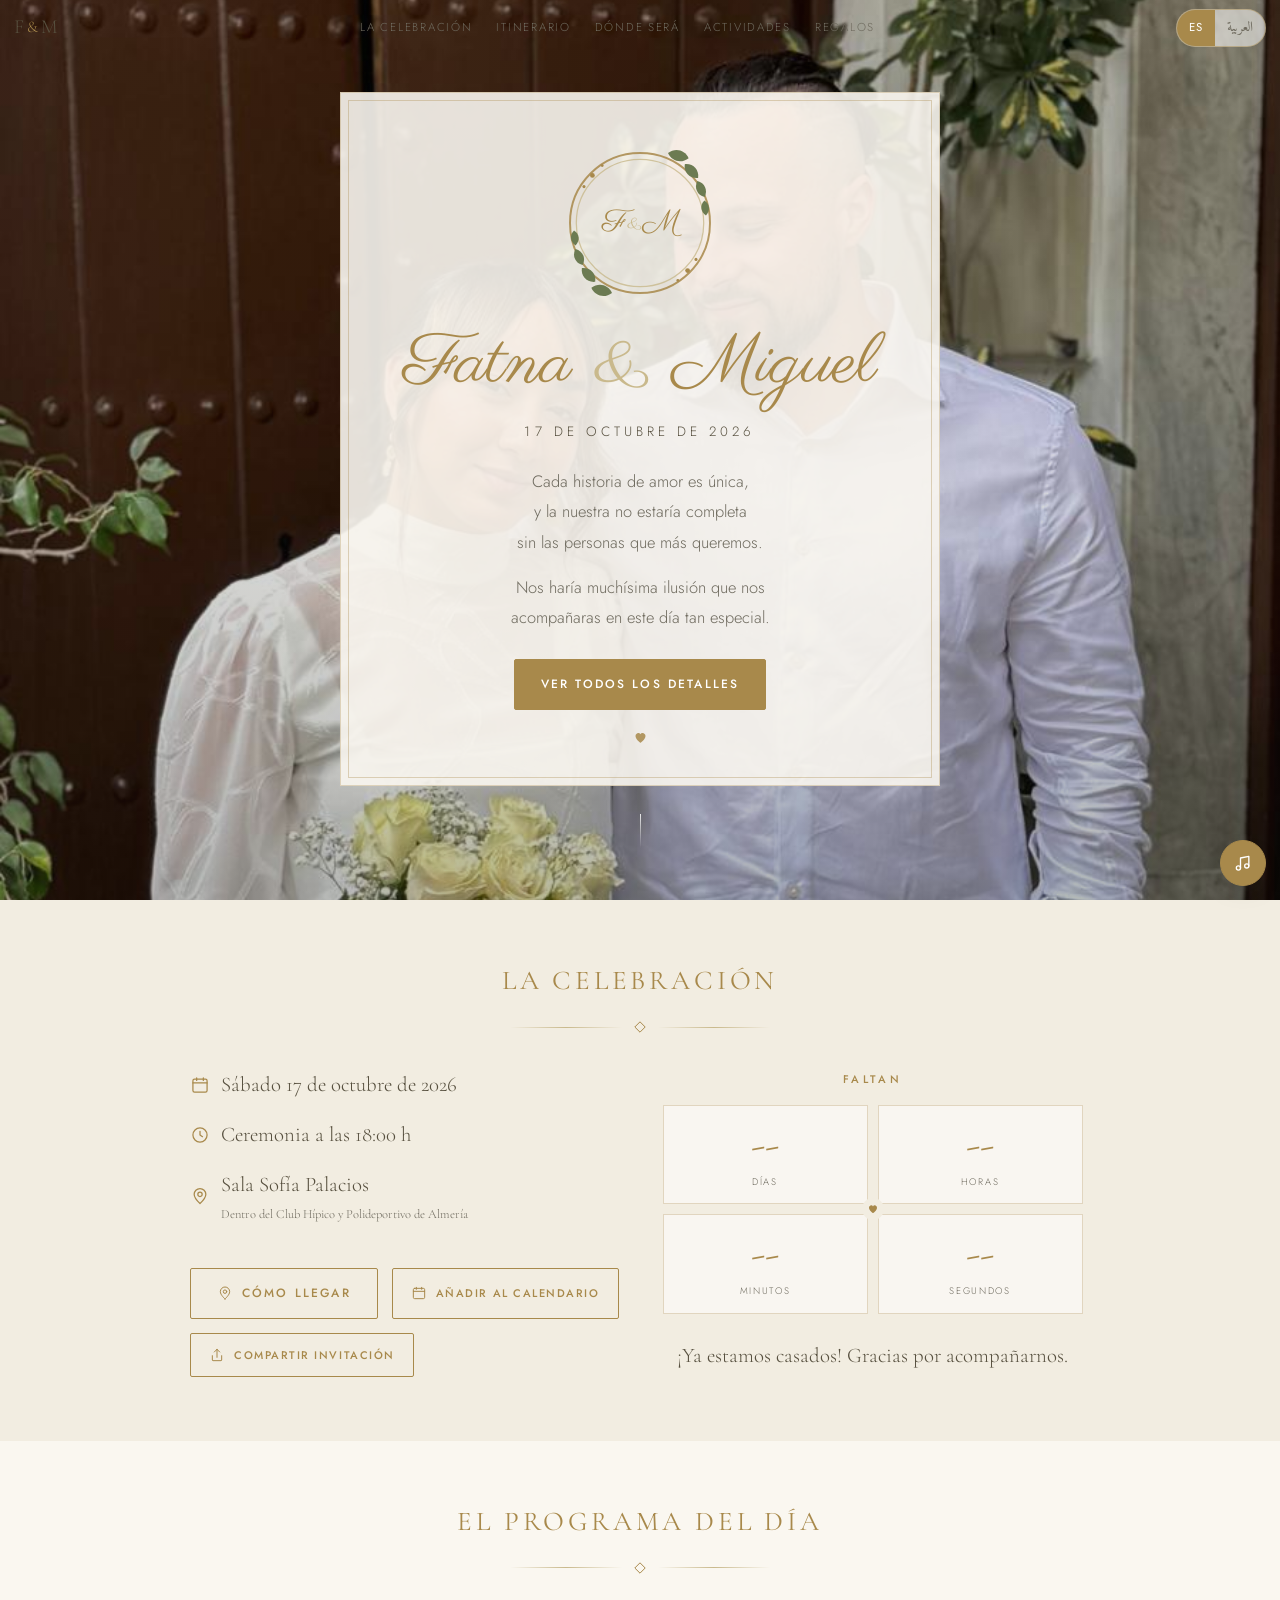
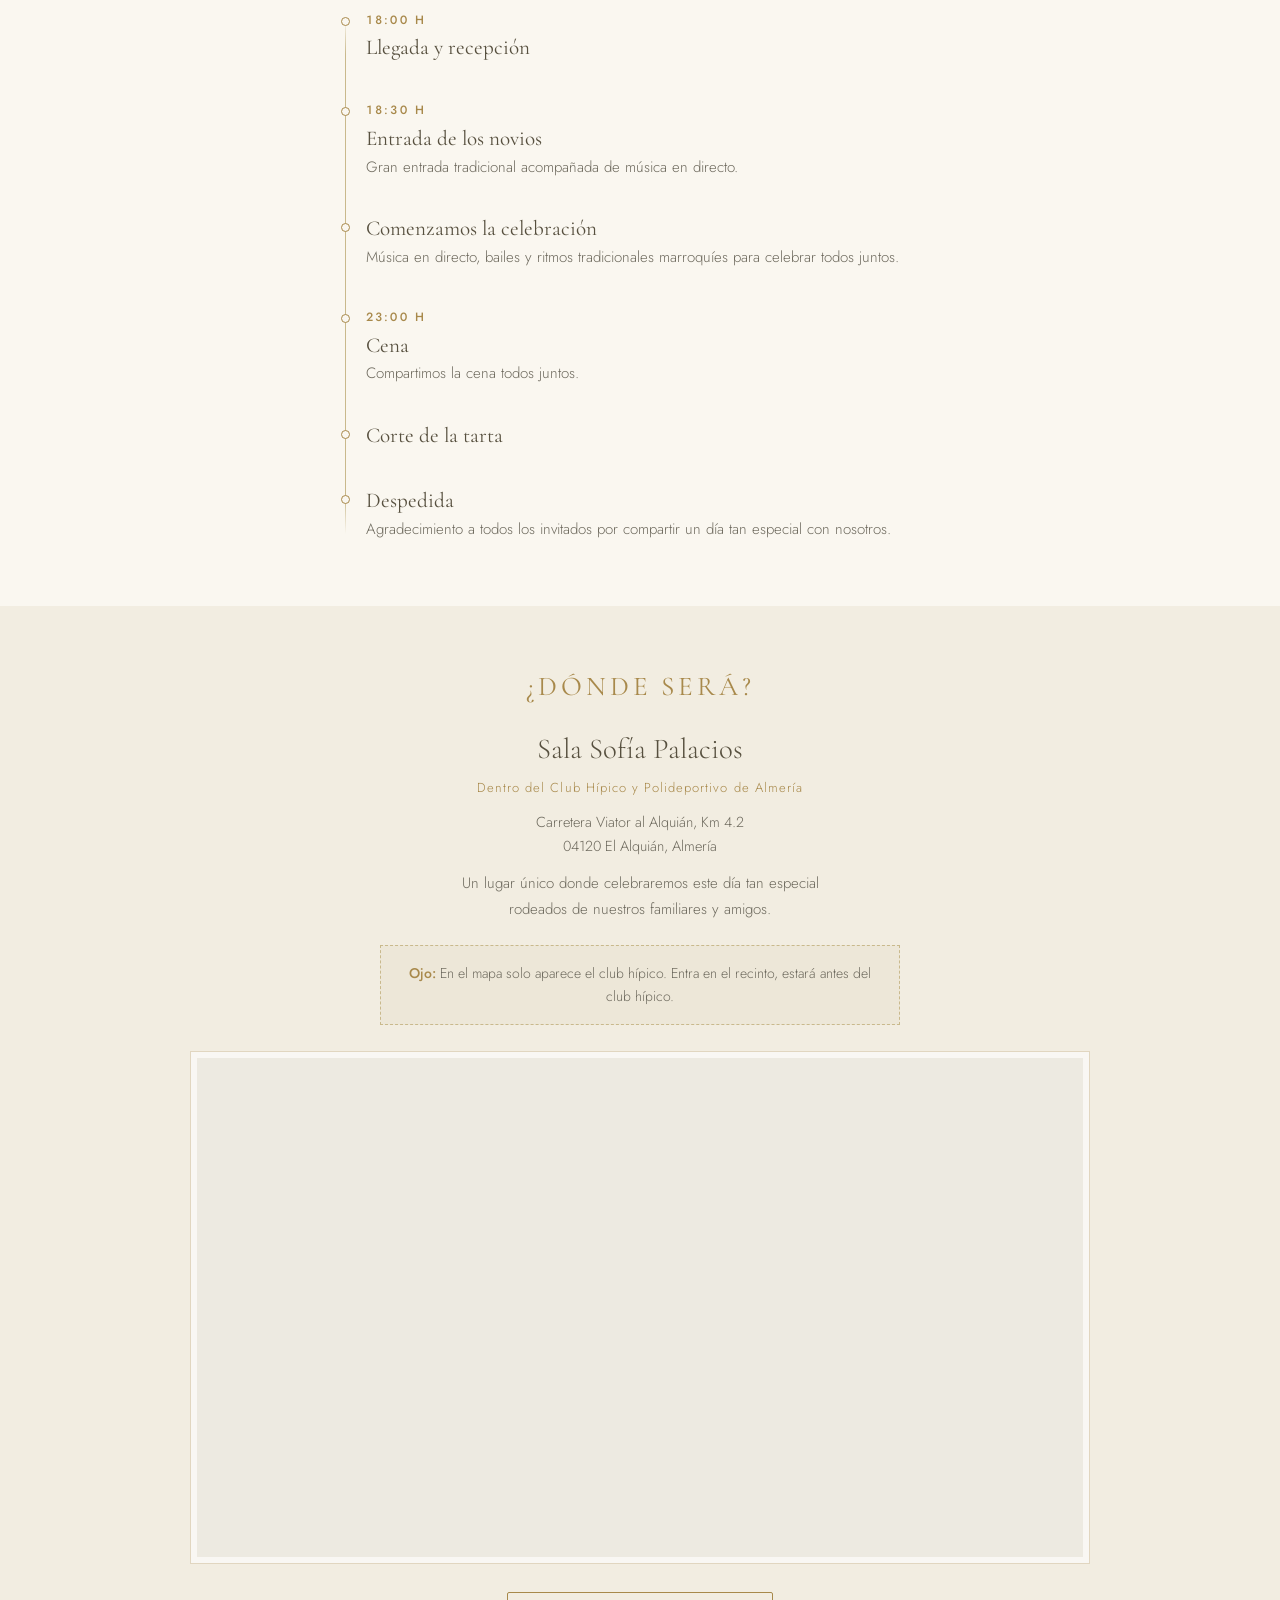
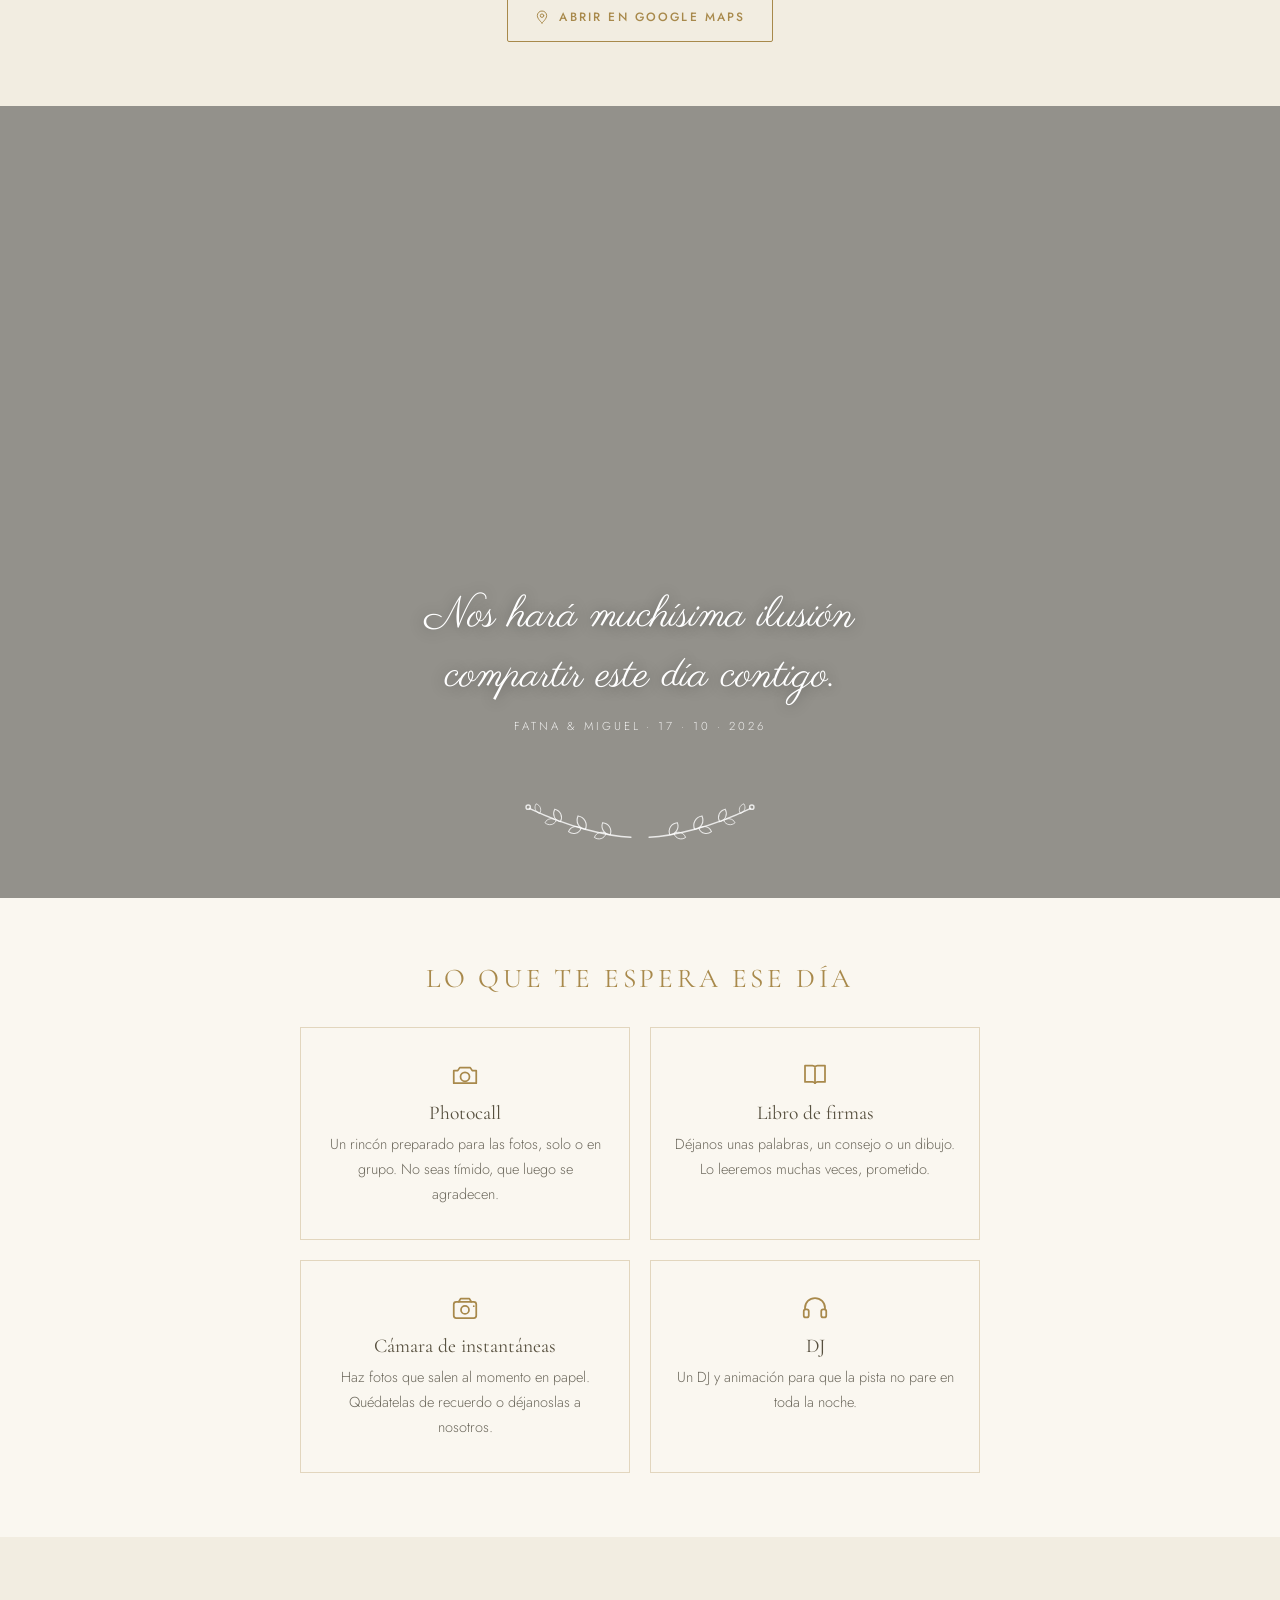
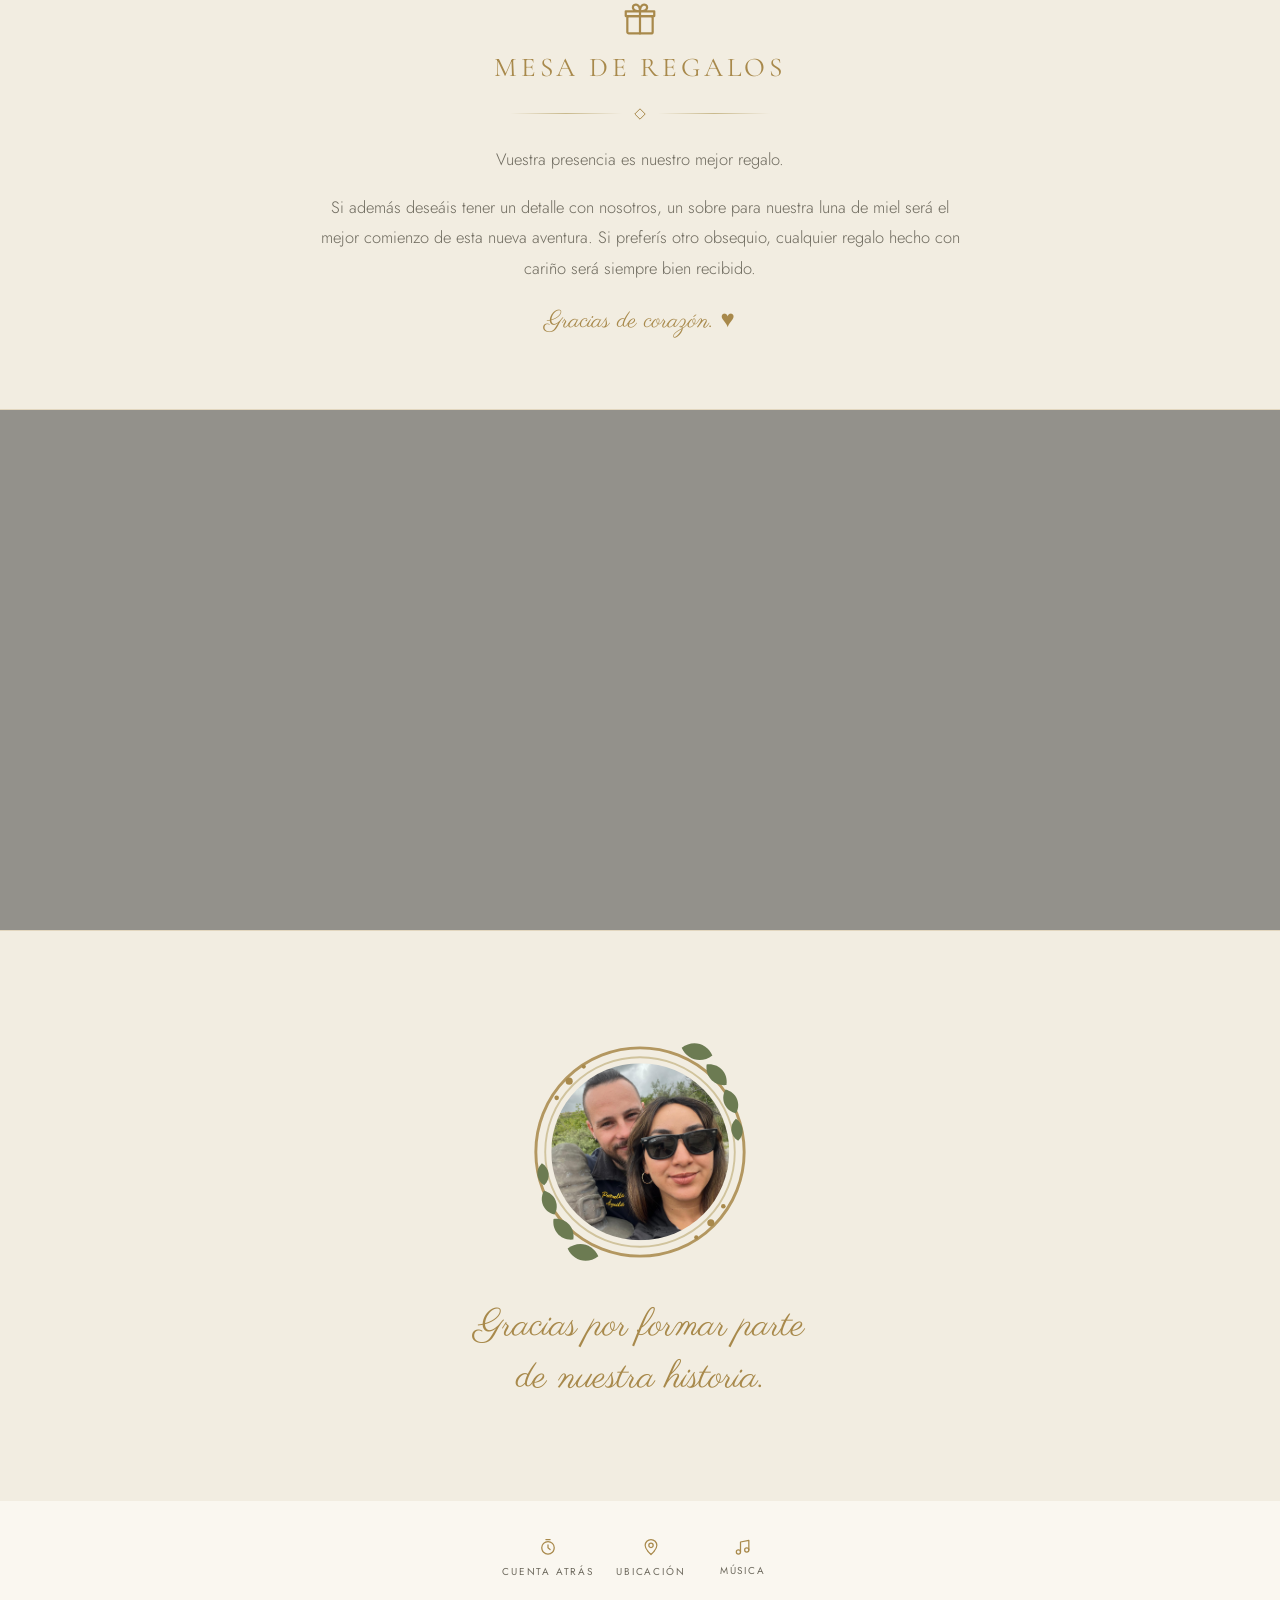
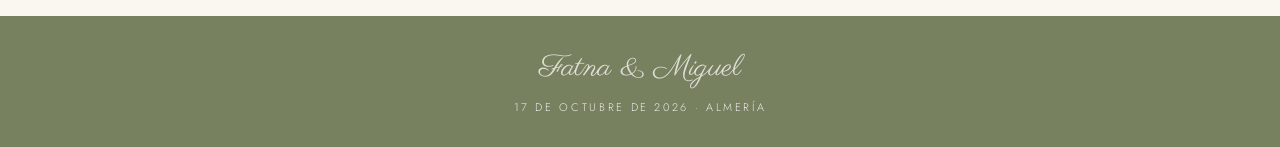
==== commit 33bea7e0: "Add files via upload" ====
--- a/index.html
+++ b/index.html
@@ -282,7 +282,6 @@
         <p class="lt-hora" data-ar="الساعة ٦:٠٠ مساءً">18:00 h</p>
         <div class="lt-cuerpo">
           <h3><span data-ar="الوصول والاستقبال">Llegada y recepción</span></h3>
-          <p data-ar="نستقبلكم ويرافقكم الطاقم إلى طاولتكم.">Os recibimos y el servicio os acompaña a vuestra mesa.</p>
         </div>
       </li>
       <li class="animar">
